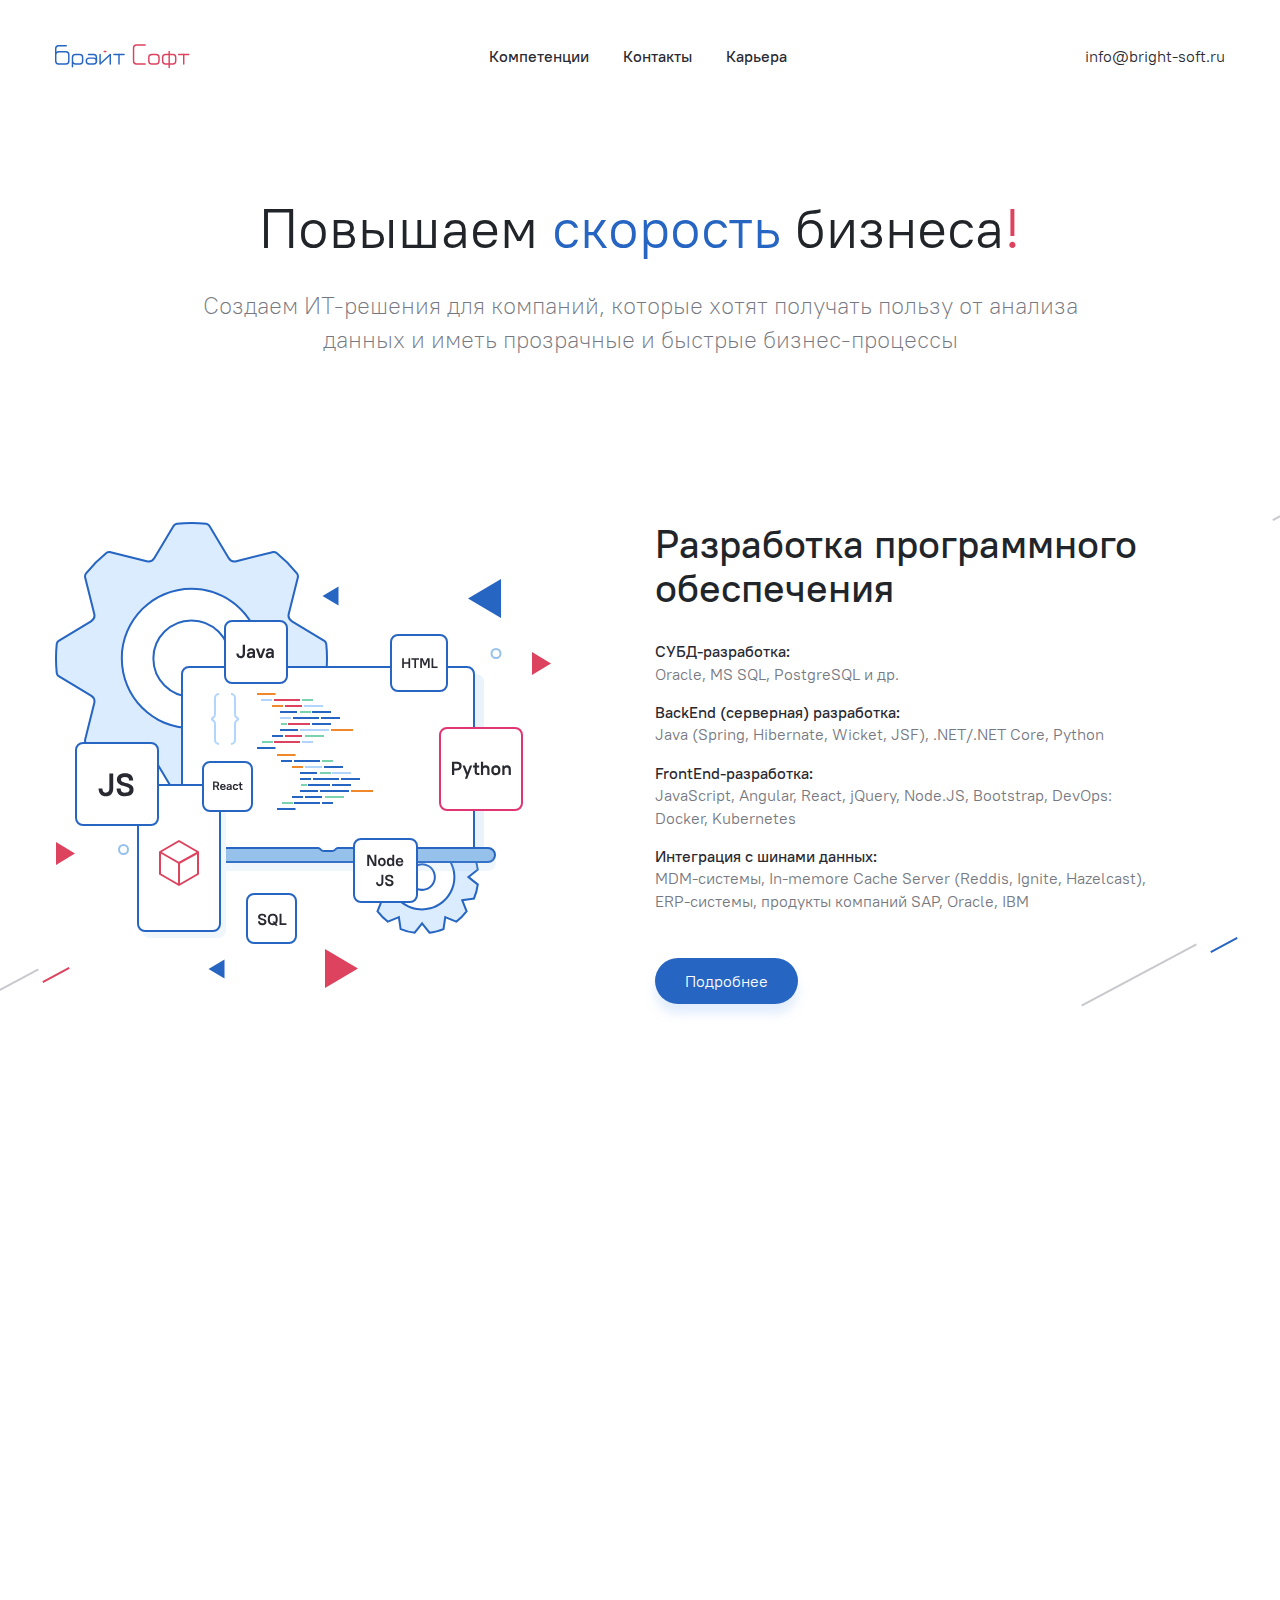
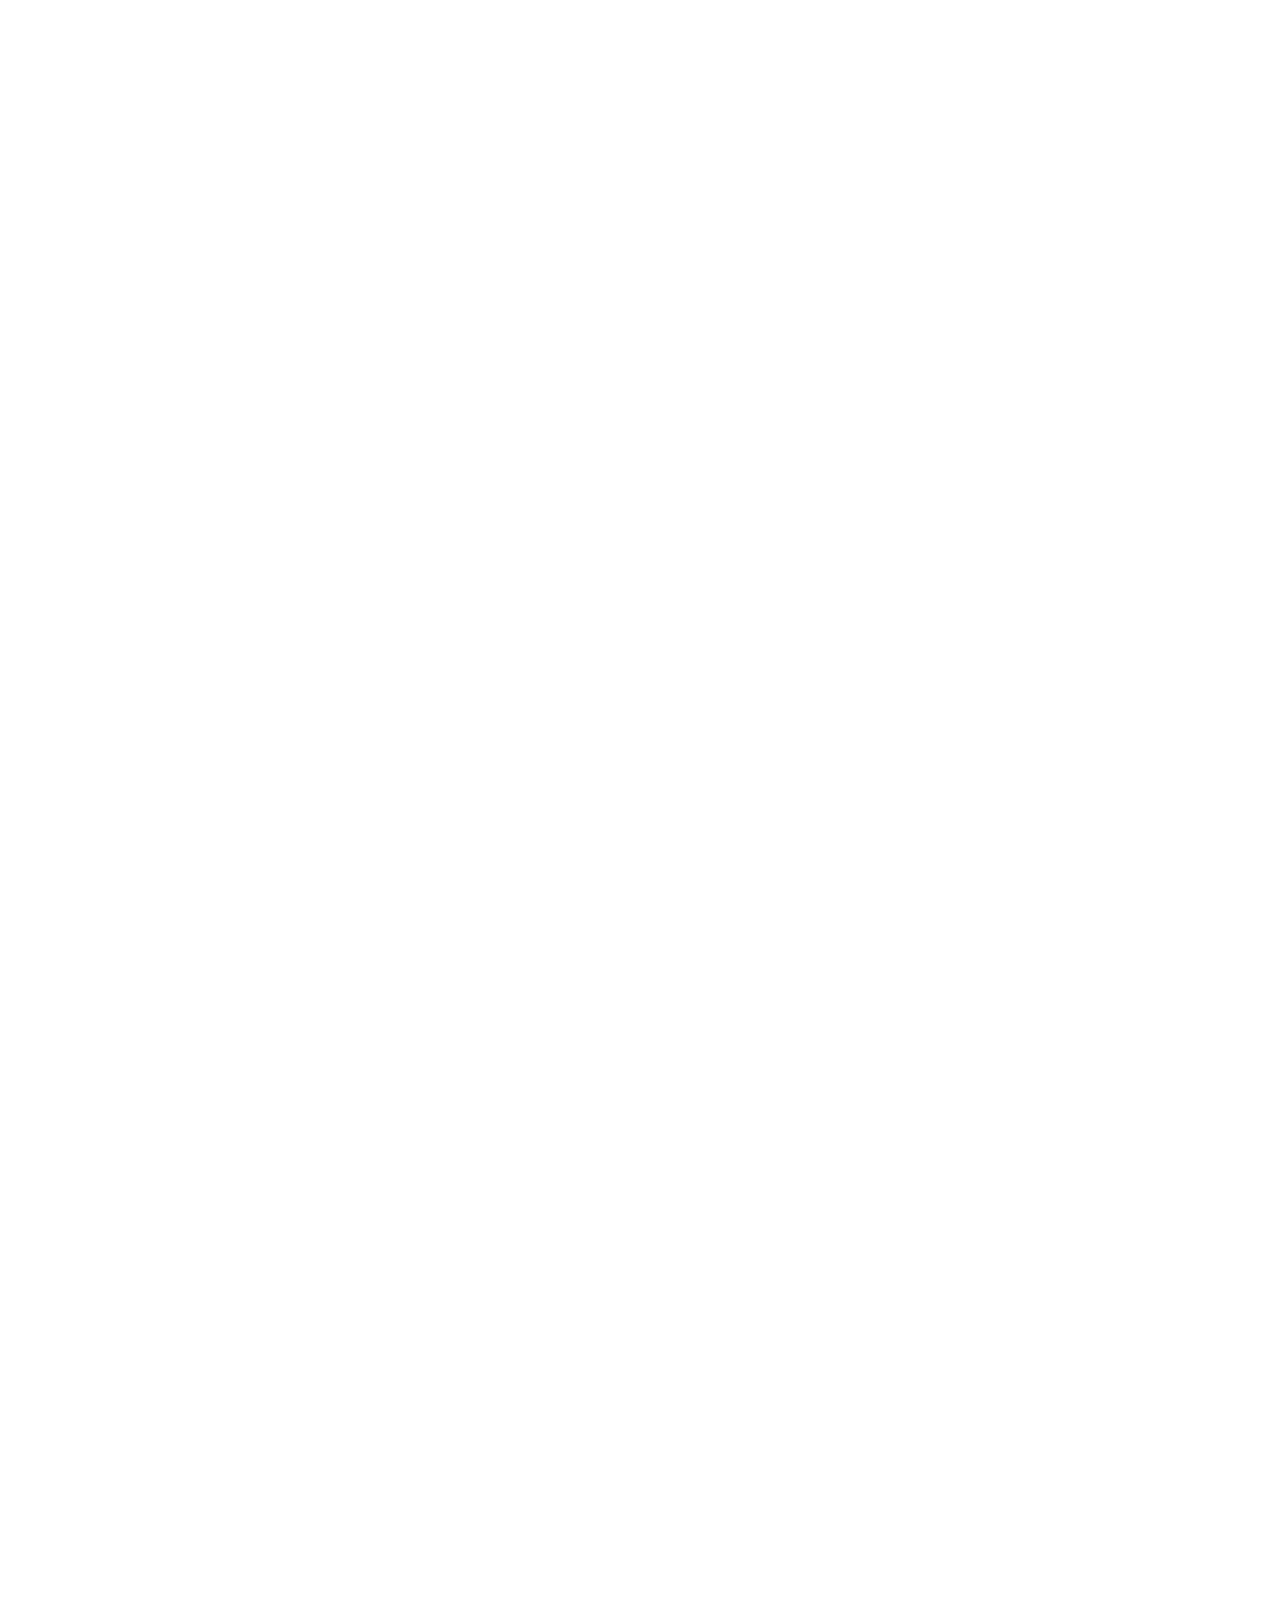
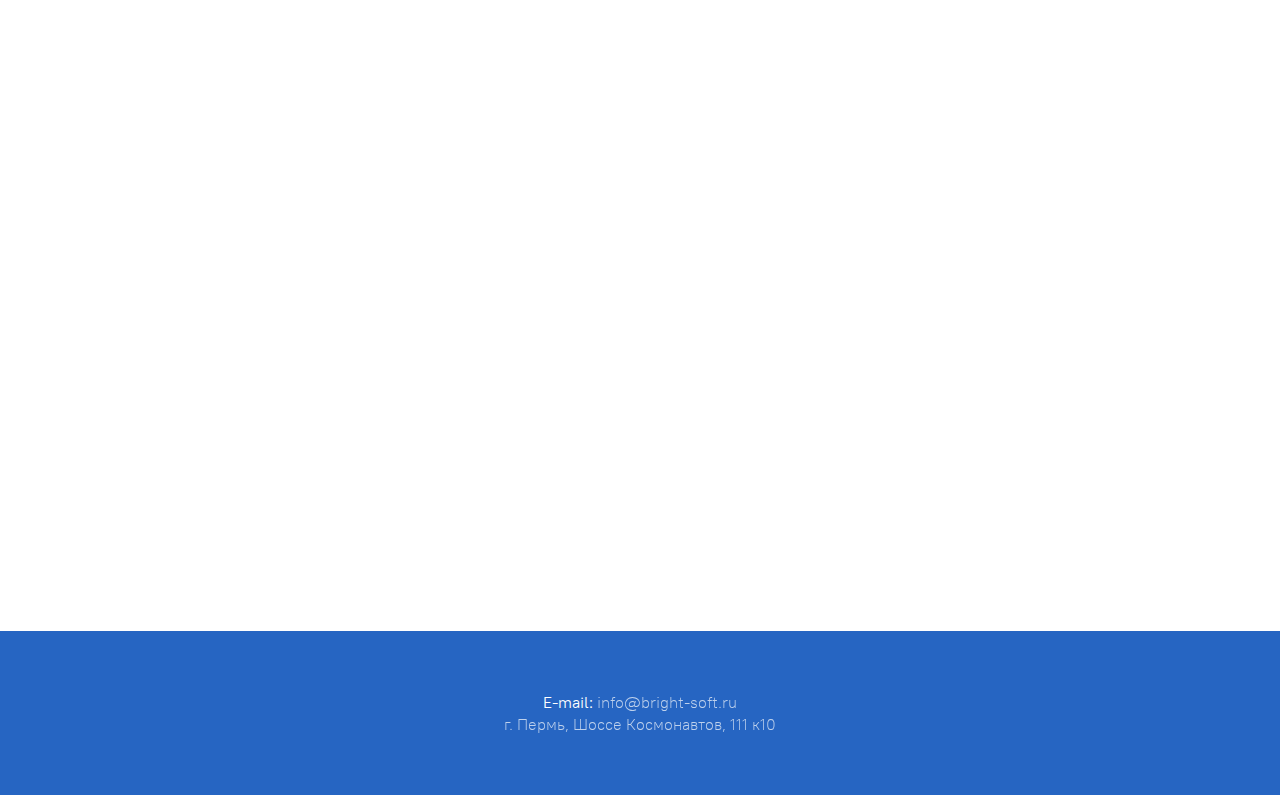
==== index.html @ 5195cb02 "234" ====
<!DOCTYPE html>
<html lang="ru">
  <head>
    <meta charset="utf-8"/>
    <base href="/"/>
    <title>Брайт Софт</title>
    <meta name="description" content="Описание"/>
    <meta name="keywords" content="Ключевые слова"/>
    <meta http-equiv="X-UA-Compatible" content="IE=edge"/>
    <meta name="viewport" content="width=device-width, initial-scale=1, maximum-scale=1"/>
    <link rel="apple-touch-icon" sizes="180x180" href="img/favicon/apple-touch-icon.png"/>
    <link rel="icon" type="image/png" sizes="32x32" href="img/favicon/favicon-32x32.png"/>
    <link rel="icon" type="image/png" sizes="16x16" href="img/favicon/favicon-16x16.png"/>
    <link rel="manifest" href="img/favicon/site.webmanifest"/>
    <link rel="mask-icon" href="img/favicon/safari-pinned-tab.svg" color="#5bbad5"/>
    <meta name="msapplication-TileColor" content="#da532c"/>
    <meta name="theme-color" content="#ffffff"/>
    <link rel="stylesheet" href="css/main3.min.css?v=1"/>
  </head>
  <body>
    <main class="b-main">
      <div class="wow fadeIn bgAnimated" data-wow-delay="0.8s">
        <div class="container bgAnimated__wrap">
          <div class="bgAnimated__line bgAnimated__line1 bgAnimated__line11"></div>
          <div class="bgAnimated__line bgAnimated__line1 bgAnimated__line12"></div>
          <div class="bgAnimated__line bgAnimated__line2 bgAnimated__line21"></div>
          <div class="bgAnimated__line bgAnimated__line2 bgAnimated__line22"></div>
          <div class="bgAnimated__line bgAnimated__line3 bgAnimated__line31"></div>
          <div class="bgAnimated__line bgAnimated__line3 bgAnimated__line32"></div>
        </div>
      </div>
      <header class="b-header wow fadeInDown">
        <div class="container">
          <div class="row">
            <div class="col-12">
              <div class="b-header__wrapper"><a class="b-header__logo" href="/"><img src="img/logo.svg" alt="Брайт Софт"></a>
                <nav class="b-header__menu">
                  <ul class="b-header__menu-ul">
                    <li class="b-header__menu-li" ontouchstart=""><a class="b-header__menu-link" href="razrabotka-programmnogo-obespecheniya">Компетенции</a></li>
                    <li class="b-header__menu-li"><a class="b-header__menu-link" href="#contact">Контакты</a></li>
                    <li class="b-header__menu-li" ontouchstart=""><a class="b-header__menu-link" href="about_company" target="_blank">Карьера</a></li>
                  </ul>
                </nav><a class="b-header__email" href="mailto: info@bright-soft.ru">info@bright-soft.ru</a>
              </div>
            </div>
          </div>
        </div>
      </header>
      <section class="b-home">
        <div class="container">
          <div class="row">
            <div class="col-12">
              <div class="b-home__wrapper">
                <h1 class="b-home__title wow zoomIn" data-wow-delay="0.4s">Повышаем <span class="b-home__title-blue">скорость</span> бизнеса<span class="b-home__title-red">!</span></h1>
                <p class="b-home__text wow zoomIn" data-wow-delay="0.8s">Создаем ИТ-решения для компаний, которые хотят получать пользу от анализа данных и иметь прозрачные и быстрые бизнес-процессы</p>
              </div>
            </div>
          </div>
        </div>
      </section>
      <section class="b-article wow fadeInUp">
        <div class="container">
          <div class="row">
            <div class="col-12 col-lg-6 b-article__image"><img class="b-article__image-img" src="img/article/article1.svg" alt="Разработка программного обеспечения"/></div>
            <div class="col-12 col-lg-6 b-article__info">
              <h2 class="b-article__title">Разработка программного обеспечения</h2>
              <div class="b-article__text"><p><b>СУБД-разработка:</b><br>Oracle, MS SQL, PostgreSQL и др.</p><p> <b>BackEnd (серверная) разработка:</b><br>Java (Spring, Hibernate, Wicket, JSF), .NET/.NET Core, Python</p><p> <b>FrontEnd-разработка:</b><br>JavaScript, Angular, React, jQuery, Node.JS, Bootstrap, DevOps: Docker, Kubernetes</p><p> <b>Интеграция с шинами данных:</b><br>MDM-системы, In-memore Cache Server (Reddis, Ignite, Hazelcast), ERP-системы, продукты компаний SAP, Oracle, IBM</p></div><a class="b-article__more btn btn-blue" href="razrabotka-programmnogo-obespecheniya">Подробнее</a>
            </div>
          </div>
        </div>
      </section>
      <section class="b-article wow fadeInUp">
        <div class="container">
          <div class="row">
            <div class="col-12 col-lg-6 b-article__image"><img class="b-article__image-img" src="img/article/article2.svg" alt="Проектирование информационных систем"/></div>
            <div class="col-12 col-lg-6 b-article__info">
              <h2 class="b-article__title">Проектирование информационных систем</h2>
              <div class="b-article__text"><p><b>Полный цикл работ по проектированию систем,</b> <br> в том числе проведение обследование бизнес-процессов Заказчика, формирование заключения по результатам обследования.</p><p><b>Разработка методологических и технологических проектных решений на информационные системы:</b> схемы/описание бизнес-процессов, альбом форм, методики расчета показателей, архитектура системы, структура хранилища данных (нормативно-справочная информация и показатели системы), решения по интеграции, дизайн системы, регламент эксплуатации системы.</p></div>
            </div>
          </div>
        </div>
      </section>
      <section class="b-article wow fadeInUp">
        <div class="container">
          <div class="row">
            <div class="col-12 col-lg-6 b-article__image"><img class="b-article__image-img" src="img/article/article3.svg" alt="Проектное Управление"/></div>
            <div class="col-12 col-lg-6 b-article__info">
              <h2 class="b-article__title">Проектное Управление</h2>
              <div class="b-article__text"><p><b>Организация проектной работы всех участников проекта, </b><br>в том числе формирование проектного офиса, формирование проектных групп из специалистов Заказчика и Исполнителя</p><p><b>Организация документооборота по проекту:</b><br>протоколы, совещания, поручения.</p><p><b>Организация выполнения основных этапов создания систем:</b><br><b>разработка требований на систему:</b><br>функциональные требования, техническое задание</p><p><b>Проектирование систем, разработка систем, подготовка систем к опытной эксплуатации:</b><br>разработка инструкций, предварительные испытания, обучение пользователей</p><p><b>Опытная эксплуатация системы, приемочные испытания и ввод системы в действие.</b></p></div>
            </div>
          </div>
        </div>
      </section>
      <section class="b-privilege">
        <div class="container">
          <div class="row">
            <div class="col-12">
              <h2 class="b-privilege__title wow zoomIn">Разработка решений для анализа данных</h2>
              <p class="b-privilege__text wow zoomIn" data-wow-delay="0.4s">«Брайт Софт» – это эксперты с масштабным опытом в области создания ПО для бизнес-аналитики, применение современных технологий обработки данных, актуальных языков программирования и результативных методик создания продуктов </p>
            </div>
            <div class="col-12 col-md-6 col-lg-3">
              <div class="b-privilege__item"><img class="b-privilege__item-img wow zoomIn" src="img/privilege/privilege1.svg" alt="Опыт более &lt;br&gt; 10 лет" data-wow-delay="0s"/>
                <div class="b-privilege__item-title wow fadeInUp" data-wow-delay="0.1s">Опыт более <br> 10 лет</div>
                <div class="b-privilege__item-text wow fadeInUp" data-wow-delay="0.1s">Опыт нашей команды на рынке информационных технологий составляет более 10 лет</div>
              </div>
            </div>
            <div class="col-12 col-md-6 col-lg-3">
              <div class="b-privilege__item"><img class="b-privilege__item-img wow zoomIn" src="img/privilege/privilege2.svg" alt="Работа с крупнейшими корпорациями" data-wow-delay="0.4s"/>
                <div class="b-privilege__item-title wow fadeInUp" data-wow-delay="0.5s">Работа с крупнейшими корпорациями</div>
                <div class="b-privilege__item-text wow fadeInUp" data-wow-delay="0.5s">Среди них – холдинги «Транснефть», «Сибур», «Газпром», «Газпромнефть», «Росатом»</div>
              </div>
            </div>
            <div class="col-12 col-md-6 col-lg-3">
              <div class="b-privilege__item"><img class="b-privilege__item-img wow zoomIn" src="img/privilege/privilege3.svg" alt="Современный цифровые решения" data-wow-delay="0.8s"/>
                <div class="b-privilege__item-title wow fadeInUp" data-wow-delay="0.9s">Современный цифровые решения</div>
                <div class="b-privilege__item-text wow fadeInUp" data-wow-delay="0.9s">Мы используем только самые инновационные решения доступные на рынке ИТ и постоянно следим за новыми технологиями</div>
              </div>
            </div>
            <div class="col-12 col-md-6 col-lg-3">
              <div class="b-privilege__item"><img class="b-privilege__item-img wow zoomIn" src="img/privilege/privilege4.svg" alt="Скорость и качество" data-wow-delay="1.2000000000000002s"/>
                <div class="b-privilege__item-title wow fadeInUp" data-wow-delay="1.3000000000000003s">Скорость и качество</div>
                <div class="b-privilege__item-text wow fadeInUp" data-wow-delay="1.3000000000000003s">Опыт и знания нашей команды позволяют делать качественный продукт в самые короткие сроки</div>
              </div>
            </div>
          </div>
        </div>
      </section>
      <section class="b-privilege-dop">
        <div class="container">
          <div class="row">
            <div class="col-12">
              <h2 class="b-privilege-dop__title wow zoomIn">Разработка решений для работы с геоданными</h2>
              <ul class="b-privilege-dop__ul wow zoomIn">
                <li class="b-privilege-dop__li">Определение местоположения устройств в режиме реального времени</li>
                <li class="b-privilege-dop__li">Создание и редактирование зон мониторинга местоположения устройства</li>
                <li class="b-privilege-dop__li">Гибкая настройка алертов при покидании устройством зоны мониторинга</li>
                <li class="b-privilege-dop__li">Настройка событий при срабатывании алертов</li>
                <li class="b-privilege-dop__li">Использование алгоритмов машинного обучения для повышения качества обработки геоданных</li>
              </ul>
            </div>
            <div class="col-12">
              <h2 class="b-privilege-dop__title wow zoomIn">Автоматизация функций обработки писем в системах электронного документооборота (ЭДО):</h2>
              <ul class="b-privilege-dop__ul wow zoomIn">
                <li class="b-privilege-dop__li">Задание правил обработки входящих писем</li>
                <li class="b-privilege-dop__li">Автоматическое создание резолюций и сроков исполнения по заданным правилам</li>
                <li class="b-privilege-dop__li">Формирование ответов по шаблону</li>
                <li class="b-privilege-dop__li">Передача сформированного ответа в систему ЭДО</li>
                <li class="b-privilege-dop__li">Формирование сообщений о необработанных письмах или обработанных с ошибкой</li>
                <li class="b-privilege-dop__li">Формирование статистических отчетов (общее количество полученных писем, количество обработанных писем по заданным правилам, необработанные письма или обработанные с ошибкой и т.д.)</li>
              </ul>
            </div>
          </div>
        </div>
      </section>
      <footer class="b-footer" id="contact">
        <div class="container">
          <div class="row">
            <div class="col-12">
              <div class="b-footer__contacts">E-mail: <a class="b-footer__email" href="mailto: info@bright-soft.ru">info@bright-soft.ru</a><br><a class="b-footer__address" href="https://yandex.ru/maps/-/CGCdvRyk" target="_blank">г. Пермь, Шоссе Космонавтов, 111 к10</a></div>
            </div>
          </div>
        </div>
      </footer>
      <script src="js/scripts.min.js"></script>
    </main>
  </body>
</html>
---- css/main3.min.css ----
@charset "UTF-8";@-webkit-keyframes bounce{0%,20%,53%,80%,to{-webkit-animation-timing-function:cubic-bezier(.215,.61,.355,1);animation-timing-function:cubic-bezier(.215,.61,.355,1);-webkit-transform:translateZ(0);transform:translateZ(0)}40%,43%{-webkit-animation-timing-function:cubic-bezier(.755,.05,.855,.06);animation-timing-function:cubic-bezier(.755,.05,.855,.06);-webkit-transform:translate3d(0,-30px,0);transform:translate3d(0,-30px,0)}70%{-webkit-animation-timing-function:cubic-bezier(.755,.05,.855,.06);animation-timing-function:cubic-bezier(.755,.05,.855,.06);-webkit-transform:translate3d(0,-15px,0);transform:translate3d(0,-15px,0)}90%{-webkit-transform:translate3d(0,-4px,0);transform:translate3d(0,-4px,0)}}@keyframes bounce{0%,20%,53%,80%,to{-webkit-animation-timing-function:cubic-bezier(.215,.61,.355,1);animation-timing-function:cubic-bezier(.215,.61,.355,1);-webkit-transform:translateZ(0);transform:translateZ(0)}40%,43%{-webkit-animation-timing-function:cubic-bezier(.755,.05,.855,.06);animation-timing-function:cubic-bezier(.755,.05,.855,.06);-webkit-transform:translate3d(0,-30px,0);transform:translate3d(0,-30px,0)}70%{-webkit-animation-timing-function:cubic-bezier(.755,.05,.855,.06);animation-timing-function:cubic-bezier(.755,.05,.855,.06);-webkit-transform:translate3d(0,-15px,0);transform:translate3d(0,-15px,0)}90%{-webkit-transform:translate3d(0,-4px,0);transform:translate3d(0,-4px,0)}}.bounce{-webkit-animation-name:bounce;animation-name:bounce;-webkit-transform-origin:center bottom;transform-origin:center bottom}@-webkit-keyframes flash{0%,50%,to{opacity:1}25%,75%{opacity:0}}@keyframes flash{0%,50%,to{opacity:1}25%,75%{opacity:0}}.flash{-webkit-animation-name:flash;animation-name:flash}@-webkit-keyframes pulse{0%{-webkit-transform:scaleX(1);transform:scaleX(1)}50%{-webkit-transform:scale3d(1.05,1.05,1.05);transform:scale3d(1.05,1.05,1.05)}to{-webkit-transform:scaleX(1);transform:scaleX(1)}}@keyframes pulse{0%{-webkit-transform:scaleX(1);transform:scaleX(1)}50%{-webkit-transform:scale3d(1.05,1.05,1.05);transform:scale3d(1.05,1.05,1.05)}to{-webkit-transform:scaleX(1);transform:scaleX(1)}}.pulse{-webkit-animation-name:pulse;animation-name:pulse}@-webkit-keyframes rubberBand{0%{-webkit-transform:scaleX(1);transform:scaleX(1)}30%{-webkit-transform:scale3d(1.25,.75,1);transform:scale3d(1.25,.75,1)}40%{-webkit-transform:scale3d(.75,1.25,1);transform:scale3d(.75,1.25,1)}50%{-webkit-transform:scale3d(1.15,.85,1);transform:scale3d(1.15,.85,1)}65%{-webkit-transform:scale3d(.95,1.05,1);transform:scale3d(.95,1.05,1)}75%{-webkit-transform:scale3d(1.05,.95,1);transform:scale3d(1.05,.95,1)}to{-webkit-transform:scaleX(1);transform:scaleX(1)}}@keyframes rubberBand{0%{-webkit-transform:scaleX(1);transform:scaleX(1)}30%{-webkit-transform:scale3d(1.25,.75,1);transform:scale3d(1.25,.75,1)}40%{-webkit-transform:scale3d(.75,1.25,1);transform:scale3d(.75,1.25,1)}50%{-webkit-transform:scale3d(1.15,.85,1);transform:scale3d(1.15,.85,1)}65%{-webkit-transform:scale3d(.95,1.05,1);transform:scale3d(.95,1.05,1)}75%{-webkit-transform:scale3d(1.05,.95,1);transform:scale3d(1.05,.95,1)}to{-webkit-transform:scaleX(1);transform:scaleX(1)}}.rubberBand{-webkit-animation-name:rubberBand;animation-name:rubberBand}@-webkit-keyframes shake{0%,to{-webkit-transform:translateZ(0);transform:translateZ(0)}10%,30%,50%,70%,90%{-webkit-transform:translate3d(-10px,0,0);transform:translate3d(-10px,0,0)}20%,40%,60%,80%{-webkit-transform:translate3d(10px,0,0);transform:translate3d(10px,0,0)}}@keyframes shake{0%,to{-webkit-transform:translateZ(0);transform:translateZ(0)}10%,30%,50%,70%,90%{-webkit-transform:translate3d(-10px,0,0);transform:translate3d(-10px,0,0)}20%,40%,60%,80%{-webkit-transform:translate3d(10px,0,0);transform:translate3d(10px,0,0)}}.shake{-webkit-animation-name:shake;animation-name:shake}@-webkit-keyframes headShake{0%{-webkit-transform:translateX(0);transform:translateX(0)}6.5%{-webkit-transform:translateX(-6px) rotateY(-9deg);transform:translateX(-6px) rotateY(-9deg)}18.5%{-webkit-transform:translateX(5px) rotateY(7deg);transform:translateX(5px) rotateY(7deg)}31.5%{-webkit-transform:translateX(-3px) rotateY(-5deg);transform:translateX(-3px) rotateY(-5deg)}43.5%{-webkit-transform:translateX(2px) rotateY(3deg);transform:translateX(2px) rotateY(3deg)}50%{-webkit-transform:translateX(0);transform:translateX(0)}}@keyframes headShake{0%{-webkit-transform:translateX(0);transform:translateX(0)}6.5%{-webkit-transform:translateX(-6px) rotateY(-9deg);transform:translateX(-6px) rotateY(-9deg)}18.5%{-webkit-transform:translateX(5px) rotateY(7deg);transform:translateX(5px) rotateY(7deg)}31.5%{-webkit-transform:translateX(-3px) rotateY(-5deg);transform:translateX(-3px) rotateY(-5deg)}43.5%{-webkit-transform:translateX(2px) rotateY(3deg);transform:translateX(2px) rotateY(3deg)}50%{-webkit-transform:translateX(0);transform:translateX(0)}}.headShake{-webkit-animation-timing-function:ease-in-out;animation-timing-function:ease-in-out;-webkit-animation-name:headShake;animation-name:headShake}@-webkit-keyframes swing{20%{-webkit-transform:rotate(15deg);transform:rotate(15deg)}40%{-webkit-transform:rotate(-10deg);transform:rotate(-10deg)}60%{-webkit-transform:rotate(5deg);transform:rotate(5deg)}80%{-webkit-transform:rotate(-5deg);transform:rotate(-5deg)}to{-webkit-transform:rotate(0);transform:rotate(0)}}@keyframes swing{20%{-webkit-transform:rotate(15deg);transform:rotate(15deg)}40%{-webkit-transform:rotate(-10deg);transform:rotate(-10deg)}60%{-webkit-transform:rotate(5deg);transform:rotate(5deg)}80%{-webkit-transform:rotate(-5deg);transform:rotate(-5deg)}to{-webkit-transform:rotate(0);transform:rotate(0)}}.swing{-webkit-transform-origin:top center;transform-origin:top center;-webkit-animation-name:swing;animation-name:swing}@-webkit-keyframes tada{0%{-webkit-transform:scaleX(1);transform:scaleX(1)}10%,20%{-webkit-transform:scale3d(.9,.9,.9) rotate(-3deg);transform:scale3d(.9,.9,.9) rotate(-3deg)}30%,50%,70%,90%{-webkit-transform:scale3d(1.1,1.1,1.1) rotate(3deg);transform:scale3d(1.1,1.1,1.1) rotate(3deg)}40%,60%,80%{-webkit-transform:scale3d(1.1,1.1,1.1) rotate(-3deg);transform:scale3d(1.1,1.1,1.1) rotate(-3deg)}to{-webkit-transform:scaleX(1);transform:scaleX(1)}}@keyframes tada{0%{-webkit-transform:scaleX(1);transform:scaleX(1)}10%,20%{-webkit-transform:scale3d(.9,.9,.9) rotate(-3deg);transform:scale3d(.9,.9,.9) rotate(-3deg)}30%,50%,70%,90%{-webkit-transform:scale3d(1.1,1.1,1.1) rotate(3deg);transform:scale3d(1.1,1.1,1.1) rotate(3deg)}40%,60%,80%{-webkit-transform:scale3d(1.1,1.1,1.1) rotate(-3deg);transform:scale3d(1.1,1.1,1.1) rotate(-3deg)}to{-webkit-transform:scaleX(1);transform:scaleX(1)}}.tada{-webkit-animation-name:tada;animation-name:tada}@-webkit-keyframes wobble{0%{-webkit-transform:translateZ(0);transform:translateZ(0)}15%{-webkit-transform:translate3d(-25%,0,0) rotate(-5deg);transform:translate3d(-25%,0,0) rotate(-5deg)}30%{-webkit-transform:translate3d(20%,0,0) rotate(3deg);transform:translate3d(20%,0,0) rotate(3deg)}45%{-webkit-transform:translate3d(-15%,0,0) rotate(-3deg);transform:translate3d(-15%,0,0) rotate(-3deg)}60%{-webkit-transform:translate3d(10%,0,0) rotate(2deg);transform:translate3d(10%,0,0) rotate(2deg)}75%{-webkit-transform:translate3d(-5%,0,0) rotate(-1deg);transform:translate3d(-5%,0,0) rotate(-1deg)}to{-webkit-transform:translateZ(0);transform:translateZ(0)}}@keyframes wobble{0%{-webkit-transform:translateZ(0);transform:translateZ(0)}15%{-webkit-transform:translate3d(-25%,0,0) rotate(-5deg);transform:translate3d(-25%,0,0) rotate(-5deg)}30%{-webkit-transform:translate3d(20%,0,0) rotate(3deg);transform:translate3d(20%,0,0) rotate(3deg)}45%{-webkit-transform:translate3d(-15%,0,0) rotate(-3deg);transform:translate3d(-15%,0,0) rotate(-3deg)}60%{-webkit-transform:translate3d(10%,0,0) rotate(2deg);transform:translate3d(10%,0,0) rotate(2deg)}75%{-webkit-transform:translate3d(-5%,0,0) rotate(-1deg);transform:translate3d(-5%,0,0) rotate(-1deg)}to{-webkit-transform:translateZ(0);transform:translateZ(0)}}.wobble{-webkit-animation-name:wobble;animation-name:wobble}@-webkit-keyframes jello{0%,11.1%,to{-webkit-transform:translateZ(0);transform:translateZ(0)}22.2%{-webkit-transform:skewX(-12.5deg) skewY(-12.5deg);transform:skewX(-12.5deg) skewY(-12.5deg)}33.3%{-webkit-transform:skewX(6.25deg) skewY(6.25deg);transform:skewX(6.25deg) skewY(6.25deg)}44.4%{-webkit-transform:skewX(-3.125deg) skewY(-3.125deg);transform:skewX(-3.125deg) skewY(-3.125deg)}55.5%{-webkit-transform:skewX(1.5625deg) skewY(1.5625deg);transform:skewX(1.5625deg) skewY(1.5625deg)}66.6%{-webkit-transform:skewX(-.78125deg) skewY(-.78125deg);transform:skewX(-.78125deg) skewY(-.78125deg)}77.7%{-webkit-transform:skewX(.390625deg) skewY(.390625deg);transform:skewX(.390625deg) skewY(.390625deg)}88.8%{-webkit-transform:skewX(-.1953125deg) skewY(-.1953125deg);transform:skewX(-.1953125deg) skewY(-.1953125deg)}}@keyframes jello{0%,11.1%,to{-webkit-transform:translateZ(0);transform:translateZ(0)}22.2%{-webkit-transform:skewX(-12.5deg) skewY(-12.5deg);transform:skewX(-12.5deg) skewY(-12.5deg)}33.3%{-webkit-transform:skewX(6.25deg) skewY(6.25deg);transform:skewX(6.25deg) skewY(6.25deg)}44.4%{-webkit-transform:skewX(-3.125deg) skewY(-3.125deg);transform:skewX(-3.125deg) skewY(-3.125deg)}55.5%{-webkit-transform:skewX(1.5625deg) skewY(1.5625deg);transform:skewX(1.5625deg) skewY(1.5625deg)}66.6%{-webkit-transform:skewX(-.78125deg) skewY(-.78125deg);transform:skewX(-.78125deg) skewY(-.78125deg)}77.7%{-webkit-transform:skewX(.390625deg) skewY(.390625deg);transform:skewX(.390625deg) skewY(.390625deg)}88.8%{-webkit-transform:skewX(-.1953125deg) skewY(-.1953125deg);transform:skewX(-.1953125deg) skewY(-.1953125deg)}}.jello{-webkit-animation-name:jello;animation-name:jello;-webkit-transform-origin:center;transform-origin:center}@-webkit-keyframes heartBeat{0%{-webkit-transform:scale(1);transform:scale(1)}14%{-webkit-transform:scale(1.3);transform:scale(1.3)}28%{-webkit-transform:scale(1);transform:scale(1)}42%{-webkit-transform:scale(1.3);transform:scale(1.3)}70%{-webkit-transform:scale(1);transform:scale(1)}}@keyframes heartBeat{0%{-webkit-transform:scale(1);transform:scale(1)}14%{-webkit-transform:scale(1.3);transform:scale(1.3)}28%{-webkit-transform:scale(1);transform:scale(1)}42%{-webkit-transform:scale(1.3);transform:scale(1.3)}70%{-webkit-transform:scale(1);transform:scale(1)}}.heartBeat{-webkit-animation-name:heartBeat;animation-name:heartBeat;-webkit-animation-duration:1.3s;animation-duration:1.3s;-webkit-animation-timing-function:ease-in-out;animation-timing-function:ease-in-out}@-webkit-keyframes bounceIn{0%,20%,40%,60%,80%,to{-webkit-animation-timing-function:cubic-bezier(.215,.61,.355,1);animation-timing-function:cubic-bezier(.215,.61,.355,1)}0%{opacity:0;-webkit-transform:scale3d(.3,.3,.3);transform:scale3d(.3,.3,.3)}20%{-webkit-transform:scale3d(1.1,1.1,1.1);transform:scale3d(1.1,1.1,1.1)}40%{-webkit-transform:scale3d(.9,.9,.9);transform:scale3d(.9,.9,.9)}60%{opacity:1;-webkit-transform:scale3d(1.03,1.03,1.03);transform:scale3d(1.03,1.03,1.03)}80%{-webkit-transform:scale3d(.97,.97,.97);transform:scale3d(.97,.97,.97)}to{opacity:1;-webkit-transform:scaleX(1);transform:scaleX(1)}}@keyframes bounceIn{0%,20%,40%,60%,80%,to{-webkit-animation-timing-function:cubic-bezier(.215,.61,.355,1);animation-timing-function:cubic-bezier(.215,.61,.355,1)}0%{opacity:0;-webkit-transform:scale3d(.3,.3,.3);transform:scale3d(.3,.3,.3)}20%{-webkit-transform:scale3d(1.1,1.1,1.1);transform:scale3d(1.1,1.1,1.1)}40%{-webkit-transform:scale3d(.9,.9,.9);transform:scale3d(.9,.9,.9)}60%{opacity:1;-webkit-transform:scale3d(1.03,1.03,1.03);transform:scale3d(1.03,1.03,1.03)}80%{-webkit-transform:scale3d(.97,.97,.97);transform:scale3d(.97,.97,.97)}to{opacity:1;-webkit-transform:scaleX(1);transform:scaleX(1)}}.bounceIn{-webkit-animation-duration:.75s;animation-duration:.75s;-webkit-animation-name:bounceIn;animation-name:bounceIn}@-webkit-keyframes bounceInDown{0%,60%,75%,90%,to{-webkit-animation-timing-function:cubic-bezier(.215,.61,.355,1);animation-timing-function:cubic-bezier(.215,.61,.355,1)}0%{opacity:0;-webkit-transform:translate3d(0,-3000px,0);transform:translate3d(0,-3000px,0)}60%{opacity:1;-webkit-transform:translate3d(0,25px,0);transform:translate3d(0,25px,0)}75%{-webkit-transform:translate3d(0,-10px,0);transform:translate3d(0,-10px,0)}90%{-webkit-transform:translate3d(0,5px,0);transform:translate3d(0,5px,0)}to{-webkit-transform:translateZ(0);transform:translateZ(0)}}@keyframes bounceInDown{0%,60%,75%,90%,to{-webkit-animation-timing-function:cubic-bezier(.215,.61,.355,1);animation-timing-function:cubic-bezier(.215,.61,.355,1)}0%{opacity:0;-webkit-transform:translate3d(0,-3000px,0);transform:translate3d(0,-3000px,0)}60%{opacity:1;-webkit-transform:translate3d(0,25px,0);transform:translate3d(0,25px,0)}75%{-webkit-transform:translate3d(0,-10px,0);transform:translate3d(0,-10px,0)}90%{-webkit-transform:translate3d(0,5px,0);transform:translate3d(0,5px,0)}to{-webkit-transform:translateZ(0);transform:translateZ(0)}}.bounceInDown{-webkit-animation-name:bounceInDown;animation-name:bounceInDown}@-webkit-keyframes bounceInLeft{0%,60%,75%,90%,to{-webkit-animation-timing-function:cubic-bezier(.215,.61,.355,1);animation-timing-function:cubic-bezier(.215,.61,.355,1)}0%{opacity:0;-webkit-transform:translate3d(-3000px,0,0);transform:translate3d(-3000px,0,0)}60%{opacity:1;-webkit-transform:translate3d(25px,0,0);transform:translate3d(25px,0,0)}75%{-webkit-transform:translate3d(-10px,0,0);transform:translate3d(-10px,0,0)}90%{-webkit-transform:translate3d(5px,0,0);transform:translate3d(5px,0,0)}to{-webkit-transform:translateZ(0);transform:translateZ(0)}}@keyframes bounceInLeft{0%,60%,75%,90%,to{-webkit-animation-timing-function:cubic-bezier(.215,.61,.355,1);animation-timing-function:cubic-bezier(.215,.61,.355,1)}0%{opacity:0;-webkit-transform:translate3d(-3000px,0,0);transform:translate3d(-3000px,0,0)}60%{opacity:1;-webkit-transform:translate3d(25px,0,0);transform:translate3d(25px,0,0)}75%{-webkit-transform:translate3d(-10px,0,0);transform:translate3d(-10px,0,0)}90%{-webkit-transform:translate3d(5px,0,0);transform:translate3d(5px,0,0)}to{-webkit-transform:translateZ(0);transform:translateZ(0)}}.bounceInLeft{-webkit-animation-name:bounceInLeft;animation-name:bounceInLeft}@-webkit-keyframes bounceInRight{0%,60%,75%,90%,to{-webkit-animation-timing-function:cubic-bezier(.215,.61,.355,1);animation-timing-function:cubic-bezier(.215,.61,.355,1)}0%{opacity:0;-webkit-transform:translate3d(3000px,0,0);transform:translate3d(3000px,0,0)}60%{opacity:1;-webkit-transform:translate3d(-25px,0,0);transform:translate3d(-25px,0,0)}75%{-webkit-transform:translate3d(10px,0,0);transform:translate3d(10px,0,0)}90%{-webkit-transform:translate3d(-5px,0,0);transform:translate3d(-5px,0,0)}to{-webkit-transform:translateZ(0);transform:translateZ(0)}}@keyframes bounceInRight{0%,60%,75%,90%,to{-webkit-animation-timing-function:cubic-bezier(.215,.61,.355,1);animation-timing-function:cubic-bezier(.215,.61,.355,1)}0%{opacity:0;-webkit-transform:translate3d(3000px,0,0);transform:translate3d(3000px,0,0)}60%{opacity:1;-webkit-transform:translate3d(-25px,0,0);transform:translate3d(-25px,0,0)}75%{-webkit-transform:translate3d(10px,0,0);transform:translate3d(10px,0,0)}90%{-webkit-transform:translate3d(-5px,0,0);transform:translate3d(-5px,0,0)}to{-webkit-transform:translateZ(0);transform:translateZ(0)}}.bounceInRight{-webkit-animation-name:bounceInRight;animation-name:bounceInRight}@-webkit-keyframes bounceInUp{0%,60%,75%,90%,to{-webkit-animation-timing-function:cubic-bezier(.215,.61,.355,1);animation-timing-function:cubic-bezier(.215,.61,.355,1)}0%{opacity:0;-webkit-transform:translate3d(0,3000px,0);transform:translate3d(0,3000px,0)}60%{opacity:1;-webkit-transform:translate3d(0,-20px,0);transform:translate3d(0,-20px,0)}75%{-webkit-transform:translate3d(0,10px,0);transform:translate3d(0,10px,0)}90%{-webkit-transform:translate3d(0,-5px,0);transform:translate3d(0,-5px,0)}to{-webkit-transform:translateZ(0);transform:translateZ(0)}}@keyframes bounceInUp{0%,60%,75%,90%,to{-webkit-animation-timing-function:cubic-bezier(.215,.61,.355,1);animation-timing-function:cubic-bezier(.215,.61,.355,1)}0%{opacity:0;-webkit-transform:translate3d(0,3000px,0);transform:translate3d(0,3000px,0)}60%{opacity:1;-webkit-transform:translate3d(0,-20px,0);transform:translate3d(0,-20px,0)}75%{-webkit-transform:translate3d(0,10px,0);transform:translate3d(0,10px,0)}90%{-webkit-transform:translate3d(0,-5px,0);transform:translate3d(0,-5px,0)}to{-webkit-transform:translateZ(0);transform:translateZ(0)}}.bounceInUp{-webkit-animation-name:bounceInUp;animation-name:bounceInUp}@-webkit-keyframes bounceOut{20%{-webkit-transform:scale3d(.9,.9,.9);transform:scale3d(.9,.9,.9)}50%,55%{opacity:1;-webkit-transform:scale3d(1.1,1.1,1.1);transform:scale3d(1.1,1.1,1.1)}to{opacity:0;-webkit-transform:scale3d(.3,.3,.3);transform:scale3d(.3,.3,.3)}}@keyframes bounceOut{20%{-webkit-transform:scale3d(.9,.9,.9);transform:scale3d(.9,.9,.9)}50%,55%{opacity:1;-webkit-transform:scale3d(1.1,1.1,1.1);transform:scale3d(1.1,1.1,1.1)}to{opacity:0;-webkit-transform:scale3d(.3,.3,.3);transform:scale3d(.3,.3,.3)}}.bounceOut{-webkit-animation-duration:.75s;animation-duration:.75s;-webkit-animation-name:bounceOut;animation-name:bounceOut}@-webkit-keyframes bounceOutDown{20%{-webkit-transform:translate3d(0,10px,0);transform:translate3d(0,10px,0)}40%,45%{opacity:1;-webkit-transform:translate3d(0,-20px,0);transform:translate3d(0,-20px,0)}to{opacity:0;-webkit-transform:translate3d(0,2000px,0);transform:translate3d(0,2000px,0)}}@keyframes bounceOutDown{20%{-webkit-transform:translate3d(0,10px,0);transform:translate3d(0,10px,0)}40%,45%{opacity:1;-webkit-transform:translate3d(0,-20px,0);transform:translate3d(0,-20px,0)}to{opacity:0;-webkit-transform:translate3d(0,2000px,0);transform:translate3d(0,2000px,0)}}.bounceOutDown{-webkit-animation-name:bounceOutDown;animation-name:bounceOutDown}@-webkit-keyframes bounceOutLeft{20%{opacity:1;-webkit-transform:translate3d(20px,0,0);transform:translate3d(20px,0,0)}to{opacity:0;-webkit-transform:translate3d(-2000px,0,0);transform:translate3d(-2000px,0,0)}}@keyframes bounceOutLeft{20%{opacity:1;-webkit-transform:translate3d(20px,0,0);transform:translate3d(20px,0,0)}to{opacity:0;-webkit-transform:translate3d(-2000px,0,0);transform:translate3d(-2000px,0,0)}}.bounceOutLeft{-webkit-animation-name:bounceOutLeft;animation-name:bounceOutLeft}@-webkit-keyframes bounceOutRight{20%{opacity:1;-webkit-transform:translate3d(-20px,0,0);transform:translate3d(-20px,0,0)}to{opacity:0;-webkit-transform:translate3d(2000px,0,0);transform:translate3d(2000px,0,0)}}@keyframes bounceOutRight{20%{opacity:1;-webkit-transform:translate3d(-20px,0,0);transform:translate3d(-20px,0,0)}to{opacity:0;-webkit-transform:translate3d(2000px,0,0);transform:translate3d(2000px,0,0)}}.bounceOutRight{-webkit-animation-name:bounceOutRight;animation-name:bounceOutRight}@-webkit-keyframes bounceOutUp{20%{-webkit-transform:translate3d(0,-10px,0);transform:translate3d(0,-10px,0)}40%,45%{opacity:1;-webkit-transform:translate3d(0,20px,0);transform:translate3d(0,20px,0)}to{opacity:0;-webkit-transform:translate3d(0,-2000px,0);transform:translate3d(0,-2000px,0)}}@keyframes bounceOutUp{20%{-webkit-transform:translate3d(0,-10px,0);transform:translate3d(0,-10px,0)}40%,45%{opacity:1;-webkit-transform:translate3d(0,20px,0);transform:translate3d(0,20px,0)}to{opacity:0;-webkit-transform:translate3d(0,-2000px,0);transform:translate3d(0,-2000px,0)}}.bounceOutUp{-webkit-animation-name:bounceOutUp;animation-name:bounceOutUp}@-webkit-keyframes fadeIn{0%{opacity:0}to{opacity:1}}@keyframes fadeIn{0%{opacity:0}to{opacity:1}}.fadeIn{-webkit-animation-name:fadeIn;animation-name:fadeIn}@-webkit-keyframes fadeInDown{0%{opacity:0;-webkit-transform:translate3d(0,-100%,0);transform:translate3d(0,-100%,0)}to{opacity:1;-webkit-transform:translateZ(0);transform:translateZ(0)}}@keyframes fadeInDown{0%{opacity:0;-webkit-transform:translate3d(0,-100%,0);transform:translate3d(0,-100%,0)}to{opacity:1;-webkit-transform:translateZ(0);transform:translateZ(0)}}.fadeInDown{-webkit-animation-name:fadeInDown;animation-name:fadeInDown}@-webkit-keyframes fadeInDownBig{0%{opacity:0;-webkit-transform:translate3d(0,-2000px,0);transform:translate3d(0,-2000px,0)}to{opacity:1;-webkit-transform:translateZ(0);transform:translateZ(0)}}@keyframes fadeInDownBig{0%{opacity:0;-webkit-transform:translate3d(0,-2000px,0);transform:translate3d(0,-2000px,0)}to{opacity:1;-webkit-transform:translateZ(0);transform:translateZ(0)}}.fadeInDownBig{-webkit-animation-name:fadeInDownBig;animation-name:fadeInDownBig}@-webkit-keyframes fadeInLeft{0%{opacity:0;-webkit-transform:translate3d(-100%,0,0);transform:translate3d(-100%,0,0)}to{opacity:1;-webkit-transform:translateZ(0);transform:translateZ(0)}}@keyframes fadeInLeft{0%{opacity:0;-webkit-transform:translate3d(-100%,0,0);transform:translate3d(-100%,0,0)}to{opacity:1;-webkit-transform:translateZ(0);transform:translateZ(0)}}.fadeInLeft{-webkit-animation-name:fadeInLeft;animation-name:fadeInLeft}@-webkit-keyframes fadeInLeftBig{0%{opacity:0;-webkit-transform:translate3d(-2000px,0,0);transform:translate3d(-2000px,0,0)}to{opacity:1;-webkit-transform:translateZ(0);transform:translateZ(0)}}@keyframes fadeInLeftBig{0%{opacity:0;-webkit-transform:translate3d(-2000px,0,0);transform:translate3d(-2000px,0,0)}to{opacity:1;-webkit-transform:translateZ(0);transform:translateZ(0)}}.fadeInLeftBig{-webkit-animation-name:fadeInLeftBig;animation-name:fadeInLeftBig}@-webkit-keyframes fadeInRight{0%{opacity:0;-webkit-transform:translate3d(100%,0,0);transform:translate3d(100%,0,0)}to{opacity:1;-webkit-transform:translateZ(0);transform:translateZ(0)}}@keyframes fadeInRight{0%{opacity:0;-webkit-transform:translate3d(100%,0,0);transform:translate3d(100%,0,0)}to{opacity:1;-webkit-transform:translateZ(0);transform:translateZ(0)}}.fadeInRight{-webkit-animation-name:fadeInRight;animation-name:fadeInRight}@-webkit-keyframes fadeInRightBig{0%{opacity:0;-webkit-transform:translate3d(2000px,0,0);transform:translate3d(2000px,0,0)}to{opacity:1;-webkit-transform:translateZ(0);transform:translateZ(0)}}@keyframes fadeInRightBig{0%{opacity:0;-webkit-transform:translate3d(2000px,0,0);transform:translate3d(2000px,0,0)}to{opacity:1;-webkit-transform:translateZ(0);transform:translateZ(0)}}.fadeInRightBig{-webkit-animation-name:fadeInRightBig;animation-name:fadeInRightBig}@-webkit-keyframes fadeInUp{0%{opacity:0;-webkit-transform:translate3d(0,100%,0);transform:translate3d(0,100%,0)}to{opacity:1;-webkit-transform:translateZ(0);transform:translateZ(0)}}@keyframes fadeInUp{0%{opacity:0;-webkit-transform:translate3d(0,100%,0);transform:translate3d(0,100%,0)}to{opacity:1;-webkit-transform:translateZ(0);transform:translateZ(0)}}.fadeInUp{-webkit-animation-name:fadeInUp;animation-name:fadeInUp}@-webkit-keyframes fadeInUpBig{0%{opacity:0;-webkit-transform:translate3d(0,2000px,0);transform:translate3d(0,2000px,0)}to{opacity:1;-webkit-transform:translateZ(0);transform:translateZ(0)}}@keyframes fadeInUpBig{0%{opacity:0;-webkit-transform:translate3d(0,2000px,0);transform:translate3d(0,2000px,0)}to{opacity:1;-webkit-transform:translateZ(0);transform:translateZ(0)}}.fadeInUpBig{-webkit-animation-name:fadeInUpBig;animation-name:fadeInUpBig}@-webkit-keyframes fadeOut{0%{opacity:1}to{opacity:0}}@keyframes fadeOut{0%{opacity:1}to{opacity:0}}.fadeOut{-webkit-animation-name:fadeOut;animation-name:fadeOut}@-webkit-keyframes fadeOutDown{0%{opacity:1}to{opacity:0;-webkit-transform:translate3d(0,100%,0);transform:translate3d(0,100%,0)}}@keyframes fadeOutDown{0%{opacity:1}to{opacity:0;-webkit-transform:translate3d(0,100%,0);transform:translate3d(0,100%,0)}}.fadeOutDown{-webkit-animation-name:fadeOutDown;animation-name:fadeOutDown}@-webkit-keyframes fadeOutDownBig{0%{opacity:1}to{opacity:0;-webkit-transform:translate3d(0,2000px,0);transform:translate3d(0,2000px,0)}}@keyframes fadeOutDownBig{0%{opacity:1}to{opacity:0;-webkit-transform:translate3d(0,2000px,0);transform:translate3d(0,2000px,0)}}.fadeOutDownBig{-webkit-animation-name:fadeOutDownBig;animation-name:fadeOutDownBig}@-webkit-keyframes fadeOutLeft{0%{opacity:1}to{opacity:0;-webkit-transform:translate3d(-100%,0,0);transform:translate3d(-100%,0,0)}}@keyframes fadeOutLeft{0%{opacity:1}to{opacity:0;-webkit-transform:translate3d(-100%,0,0);transform:translate3d(-100%,0,0)}}.fadeOutLeft{-webkit-animation-name:fadeOutLeft;animation-name:fadeOutLeft}@-webkit-keyframes fadeOutLeftBig{0%{opacity:1}to{opacity:0;-webkit-transform:translate3d(-2000px,0,0);transform:translate3d(-2000px,0,0)}}@keyframes fadeOutLeftBig{0%{opacity:1}to{opacity:0;-webkit-transform:translate3d(-2000px,0,0);transform:translate3d(-2000px,0,0)}}.fadeOutLeftBig{-webkit-animation-name:fadeOutLeftBig;animation-name:fadeOutLeftBig}@-webkit-keyframes fadeOutRight{0%{opacity:1}to{opacity:0;-webkit-transform:translate3d(100%,0,0);transform:translate3d(100%,0,0)}}@keyframes fadeOutRight{0%{opacity:1}to{opacity:0;-webkit-transform:translate3d(100%,0,0);transform:translate3d(100%,0,0)}}.fadeOutRight{-webkit-animation-name:fadeOutRight;animation-name:fadeOutRight}@-webkit-keyframes fadeOutRightBig{0%{opacity:1}to{opacity:0;-webkit-transform:translate3d(2000px,0,0);transform:translate3d(2000px,0,0)}}@keyframes fadeOutRightBig{0%{opacity:1}to{opacity:0;-webkit-transform:translate3d(2000px,0,0);transform:translate3d(2000px,0,0)}}.fadeOutRightBig{-webkit-animation-name:fadeOutRightBig;animation-name:fadeOutRightBig}@-webkit-keyframes fadeOutUp{0%{opacity:1}to{opacity:0;-webkit-transform:translate3d(0,-100%,0);transform:translate3d(0,-100%,0)}}@keyframes fadeOutUp{0%{opacity:1}to{opacity:0;-webkit-transform:translate3d(0,-100%,0);transform:translate3d(0,-100%,0)}}.fadeOutUp{-webkit-animation-name:fadeOutUp;animation-name:fadeOutUp}@-webkit-keyframes fadeOutUpBig{0%{opacity:1}to{opacity:0;-webkit-transform:translate3d(0,-2000px,0);transform:translate3d(0,-2000px,0)}}@keyframes fadeOutUpBig{0%{opacity:1}to{opacity:0;-webkit-transform:translate3d(0,-2000px,0);transform:translate3d(0,-2000px,0)}}.fadeOutUpBig{-webkit-animation-name:fadeOutUpBig;animation-name:fadeOutUpBig}@-webkit-keyframes flip{0%{-webkit-transform:perspective(400px) scaleX(1) translateZ(0) rotateY(-1turn);transform:perspective(400px) scaleX(1) translateZ(0) rotateY(-1turn);-webkit-animation-timing-function:ease-out;animation-timing-function:ease-out}40%{-webkit-transform:perspective(400px) scaleX(1) translateZ(150px) rotateY(-190deg);transform:perspective(400px) scaleX(1) translateZ(150px) rotateY(-190deg);-webkit-animation-timing-function:ease-out;animation-timing-function:ease-out}50%{-webkit-transform:perspective(400px) scaleX(1) translateZ(150px) rotateY(-170deg);transform:perspective(400px) scaleX(1) translateZ(150px) rotateY(-170deg);-webkit-animation-timing-function:ease-in;animation-timing-function:ease-in}80%{-webkit-transform:perspective(400px) scale3d(.95,.95,.95) translateZ(0) rotateY(0);transform:perspective(400px) scale3d(.95,.95,.95) translateZ(0) rotateY(0);-webkit-animation-timing-function:ease-in;animation-timing-function:ease-in}to{-webkit-transform:perspective(400px) scaleX(1) translateZ(0) rotateY(0);transform:perspective(400px) scaleX(1) translateZ(0) rotateY(0);-webkit-animation-timing-function:ease-in;animation-timing-function:ease-in}}@keyframes flip{0%{-webkit-transform:perspective(400px) scaleX(1) translateZ(0) rotateY(-1turn);transform:perspective(400px) scaleX(1) translateZ(0) rotateY(-1turn);-webkit-animation-timing-function:ease-out;animation-timing-function:ease-out}40%{-webkit-transform:perspective(400px) scaleX(1) translateZ(150px) rotateY(-190deg);transform:perspective(400px) scaleX(1) translateZ(150px) rotateY(-190deg);-webkit-animation-timing-function:ease-out;animation-timing-function:ease-out}50%{-webkit-transform:perspective(400px) scaleX(1) translateZ(150px) rotateY(-170deg);transform:perspective(400px) scaleX(1) translateZ(150px) rotateY(-170deg);-webkit-animation-timing-function:ease-in;animation-timing-function:ease-in}80%{-webkit-transform:perspective(400px) scale3d(.95,.95,.95) translateZ(0) rotateY(0);transform:perspective(400px) scale3d(.95,.95,.95) translateZ(0) rotateY(0);-webkit-animation-timing-function:ease-in;animation-timing-function:ease-in}to{-webkit-transform:perspective(400px) scaleX(1) translateZ(0) rotateY(0);transform:perspective(400px) scaleX(1) translateZ(0) rotateY(0);-webkit-animation-timing-function:ease-in;animation-timing-function:ease-in}}.animated.flip{-webkit-backface-visibility:visible;backface-visibility:visible;-webkit-animation-name:flip;animation-name:flip}@-webkit-keyframes flipInX{0%{-webkit-transform:perspective(400px) rotateX(90deg);transform:perspective(400px) rotateX(90deg);-webkit-animation-timing-function:ease-in;animation-timing-function:ease-in;opacity:0}40%{-webkit-transform:perspective(400px) rotateX(-20deg);transform:perspective(400px) rotateX(-20deg);-webkit-animation-timing-function:ease-in;animation-timing-function:ease-in}60%{-webkit-transform:perspective(400px) rotateX(10deg);transform:perspective(400px) rotateX(10deg);opacity:1}80%{-webkit-transform:perspective(400px) rotateX(-5deg);transform:perspective(400px) rotateX(-5deg)}to{-webkit-transform:perspective(400px);transform:perspective(400px)}}@keyframes flipInX{0%{-webkit-transform:perspective(400px) rotateX(90deg);transform:perspective(400px) rotateX(90deg);-webkit-animation-timing-function:ease-in;animation-timing-function:ease-in;opacity:0}40%{-webkit-transform:perspective(400px) rotateX(-20deg);transform:perspective(400px) rotateX(-20deg);-webkit-animation-timing-function:ease-in;animation-timing-function:ease-in}60%{-webkit-transform:perspective(400px) rotateX(10deg);transform:perspective(400px) rotateX(10deg);opacity:1}80%{-webkit-transform:perspective(400px) rotateX(-5deg);transform:perspective(400px) rotateX(-5deg)}to{-webkit-transform:perspective(400px);transform:perspective(400px)}}.flipInX{-webkit-backface-visibility:visible!important;backface-visibility:visible!important;-webkit-animation-name:flipInX;animation-name:flipInX}@-webkit-keyframes flipInY{0%{-webkit-transform:perspective(400px) rotateY(90deg);transform:perspective(400px) rotateY(90deg);-webkit-animation-timing-function:ease-in;animation-timing-function:ease-in;opacity:0}40%{-webkit-transform:perspective(400px) rotateY(-20deg);transform:perspective(400px) rotateY(-20deg);-webkit-animation-timing-function:ease-in;animation-timing-function:ease-in}60%{-webkit-transform:perspective(400px) rotateY(10deg);transform:perspective(400px) rotateY(10deg);opacity:1}80%{-webkit-transform:perspective(400px) rotateY(-5deg);transform:perspective(400px) rotateY(-5deg)}to{-webkit-transform:perspective(400px);transform:perspective(400px)}}@keyframes flipInY{0%{-webkit-transform:perspective(400px) rotateY(90deg);transform:perspective(400px) rotateY(90deg);-webkit-animation-timing-function:ease-in;animation-timing-function:ease-in;opacity:0}40%{-webkit-transform:perspective(400px) rotateY(-20deg);transform:perspective(400px) rotateY(-20deg);-webkit-animation-timing-function:ease-in;animation-timing-function:ease-in}60%{-webkit-transform:perspective(400px) rotateY(10deg);transform:perspective(400px) rotateY(10deg);opacity:1}80%{-webkit-transform:perspective(400px) rotateY(-5deg);transform:perspective(400px) rotateY(-5deg)}to{-webkit-transform:perspective(400px);transform:perspective(400px)}}.flipInY{-webkit-backface-visibility:visible!important;backface-visibility:visible!important;-webkit-animation-name:flipInY;animation-name:flipInY}@-webkit-keyframes flipOutX{0%{-webkit-transform:perspective(400px);transform:perspective(400px)}30%{-webkit-transform:perspective(400px) rotateX(-20deg);transform:perspective(400px) rotateX(-20deg);opacity:1}to{-webkit-transform:perspective(400px) rotateX(90deg);transform:perspective(400px) rotateX(90deg);opacity:0}}@keyframes flipOutX{0%{-webkit-transform:perspective(400px);transform:perspective(400px)}30%{-webkit-transform:perspective(400px) rotateX(-20deg);transform:perspective(400px) rotateX(-20deg);opacity:1}to{-webkit-transform:perspective(400px) rotateX(90deg);transform:perspective(400px) rotateX(90deg);opacity:0}}.flipOutX{-webkit-animation-duration:.75s;animation-duration:.75s;-webkit-animation-name:flipOutX;animation-name:flipOutX;-webkit-backface-visibility:visible!important;backface-visibility:visible!important}@-webkit-keyframes flipOutY{0%{-webkit-transform:perspective(400px);transform:perspective(400px)}30%{-webkit-transform:perspective(400px) rotateY(-15deg);transform:perspective(400px) rotateY(-15deg);opacity:1}to{-webkit-transform:perspective(400px) rotateY(90deg);transform:perspective(400px) rotateY(90deg);opacity:0}}@keyframes flipOutY{0%{-webkit-transform:perspective(400px);transform:perspective(400px)}30%{-webkit-transform:perspective(400px) rotateY(-15deg);transform:perspective(400px) rotateY(-15deg);opacity:1}to{-webkit-transform:perspective(400px) rotateY(90deg);transform:perspective(400px) rotateY(90deg);opacity:0}}.flipOutY{-webkit-animation-duration:.75s;animation-duration:.75s;-webkit-backface-visibility:visible!important;backface-visibility:visible!important;-webkit-animation-name:flipOutY;animation-name:flipOutY}@-webkit-keyframes lightSpeedIn{0%{-webkit-transform:translate3d(100%,0,0) skewX(-30deg);transform:translate3d(100%,0,0) skewX(-30deg);opacity:0}60%{-webkit-transform:skewX(20deg);transform:skewX(20deg);opacity:1}80%{-webkit-transform:skewX(-5deg);transform:skewX(-5deg)}to{-webkit-transform:translateZ(0);transform:translateZ(0)}}@keyframes lightSpeedIn{0%{-webkit-transform:translate3d(100%,0,0) skewX(-30deg);transform:translate3d(100%,0,0) skewX(-30deg);opacity:0}60%{-webkit-transform:skewX(20deg);transform:skewX(20deg);opacity:1}80%{-webkit-transform:skewX(-5deg);transform:skewX(-5deg)}to{-webkit-transform:translateZ(0);transform:translateZ(0)}}.lightSpeedIn{-webkit-animation-name:lightSpeedIn;animation-name:lightSpeedIn;-webkit-animation-timing-function:ease-out;animation-timing-function:ease-out}@-webkit-keyframes lightSpeedOut{0%{opacity:1}to{-webkit-transform:translate3d(100%,0,0) skewX(30deg);transform:translate3d(100%,0,0) skewX(30deg);opacity:0}}@keyframes lightSpeedOut{0%{opacity:1}to{-webkit-transform:translate3d(100%,0,0) skewX(30deg);transform:translate3d(100%,0,0) skewX(30deg);opacity:0}}.lightSpeedOut{-webkit-animation-name:lightSpeedOut;animation-name:lightSpeedOut;-webkit-animation-timing-function:ease-in;animation-timing-function:ease-in}@-webkit-keyframes rotateIn{0%{-webkit-transform-origin:center;transform-origin:center;-webkit-transform:rotate(-200deg);transform:rotate(-200deg);opacity:0}to{-webkit-transform-origin:center;transform-origin:center;-webkit-transform:translateZ(0);transform:translateZ(0);opacity:1}}@keyframes rotateIn{0%{-webkit-transform-origin:center;transform-origin:center;-webkit-transform:rotate(-200deg);transform:rotate(-200deg);opacity:0}to{-webkit-transform-origin:center;transform-origin:center;-webkit-transform:translateZ(0);transform:translateZ(0);opacity:1}}.rotateIn{-webkit-animation-name:rotateIn;animation-name:rotateIn}@-webkit-keyframes rotateInDownLeft{0%{-webkit-transform-origin:left bottom;transform-origin:left bottom;-webkit-transform:rotate(-45deg);transform:rotate(-45deg);opacity:0}to{-webkit-transform-origin:left bottom;transform-origin:left bottom;-webkit-transform:translateZ(0);transform:translateZ(0);opacity:1}}@keyframes rotateInDownLeft{0%{-webkit-transform-origin:left bottom;transform-origin:left bottom;-webkit-transform:rotate(-45deg);transform:rotate(-45deg);opacity:0}to{-webkit-transform-origin:left bottom;transform-origin:left bottom;-webkit-transform:translateZ(0);transform:translateZ(0);opacity:1}}.rotateInDownLeft{-webkit-animation-name:rotateInDownLeft;animation-name:rotateInDownLeft}@-webkit-keyframes rotateInDownRight{0%{-webkit-transform-origin:right bottom;transform-origin:right bottom;-webkit-transform:rotate(45deg);transform:rotate(45deg);opacity:0}to{-webkit-transform-origin:right bottom;transform-origin:right bottom;-webkit-transform:translateZ(0);transform:translateZ(0);opacity:1}}@keyframes rotateInDownRight{0%{-webkit-transform-origin:right bottom;transform-origin:right bottom;-webkit-transform:rotate(45deg);transform:rotate(45deg);opacity:0}to{-webkit-transform-origin:right bottom;transform-origin:right bottom;-webkit-transform:translateZ(0);transform:translateZ(0);opacity:1}}.rotateInDownRight{-webkit-animation-name:rotateInDownRight;animation-name:rotateInDownRight}@-webkit-keyframes rotateInUpLeft{0%{-webkit-transform-origin:left bottom;transform-origin:left bottom;-webkit-transform:rotate(45deg);transform:rotate(45deg);opacity:0}to{-webkit-transform-origin:left bottom;transform-origin:left bottom;-webkit-transform:translateZ(0);transform:translateZ(0);opacity:1}}@keyframes rotateInUpLeft{0%{-webkit-transform-origin:left bottom;transform-origin:left bottom;-webkit-transform:rotate(45deg);transform:rotate(45deg);opacity:0}to{-webkit-transform-origin:left bottom;transform-origin:left bottom;-webkit-transform:translateZ(0);transform:translateZ(0);opacity:1}}.rotateInUpLeft{-webkit-animation-name:rotateInUpLeft;animation-name:rotateInUpLeft}@-webkit-keyframes rotateInUpRight{0%{-webkit-transform-origin:right bottom;transform-origin:right bottom;-webkit-transform:rotate(-90deg);transform:rotate(-90deg);opacity:0}to{-webkit-transform-origin:right bottom;transform-origin:right bottom;-webkit-transform:translateZ(0);transform:translateZ(0);opacity:1}}@keyframes rotateInUpRight{0%{-webkit-transform-origin:right bottom;transform-origin:right bottom;-webkit-transform:rotate(-90deg);transform:rotate(-90deg);opacity:0}to{-webkit-transform-origin:right bottom;transform-origin:right bottom;-webkit-transform:translateZ(0);transform:translateZ(0);opacity:1}}.rotateInUpRight{-webkit-animation-name:rotateInUpRight;animation-name:rotateInUpRight}@-webkit-keyframes rotateOut{0%{-webkit-transform-origin:center;transform-origin:center;opacity:1}to{-webkit-transform-origin:center;transform-origin:center;-webkit-transform:rotate(200deg);transform:rotate(200deg);opacity:0}}@keyframes rotateOut{0%{-webkit-transform-origin:center;transform-origin:center;opacity:1}to{-webkit-transform-origin:center;transform-origin:center;-webkit-transform:rotate(200deg);transform:rotate(200deg);opacity:0}}.rotateOut{-webkit-animation-name:rotateOut;animation-name:rotateOut}@-webkit-keyframes rotateOutDownLeft{0%{-webkit-transform-origin:left bottom;transform-origin:left bottom;opacity:1}to{-webkit-transform-origin:left bottom;transform-origin:left bottom;-webkit-transform:rotate(45deg);transform:rotate(45deg);opacity:0}}@keyframes rotateOutDownLeft{0%{-webkit-transform-origin:left bottom;transform-origin:left bottom;opacity:1}to{-webkit-transform-origin:left bottom;transform-origin:left bottom;-webkit-transform:rotate(45deg);transform:rotate(45deg);opacity:0}}.rotateOutDownLeft{-webkit-animation-name:rotateOutDownLeft;animation-name:rotateOutDownLeft}@-webkit-keyframes rotateOutDownRight{0%{-webkit-transform-origin:right bottom;transform-origin:right bottom;opacity:1}to{-webkit-transform-origin:right bottom;transform-origin:right bottom;-webkit-transform:rotate(-45deg);transform:rotate(-45deg);opacity:0}}@keyframes rotateOutDownRight{0%{-webkit-transform-origin:right bottom;transform-origin:right bottom;opacity:1}to{-webkit-transform-origin:right bottom;transform-origin:right bottom;-webkit-transform:rotate(-45deg);transform:rotate(-45deg);opacity:0}}.rotateOutDownRight{-webkit-animation-name:rotateOutDownRight;animation-name:rotateOutDownRight}@-webkit-keyframes rotateOutUpLeft{0%{-webkit-transform-origin:left bottom;transform-origin:left bottom;opacity:1}to{-webkit-transform-origin:left bottom;transform-origin:left bottom;-webkit-transform:rotate(-45deg);transform:rotate(-45deg);opacity:0}}@keyframes rotateOutUpLeft{0%{-webkit-transform-origin:left bottom;transform-origin:left bottom;opacity:1}to{-webkit-transform-origin:left bottom;transform-origin:left bottom;-webkit-transform:rotate(-45deg);transform:rotate(-45deg);opacity:0}}.rotateOutUpLeft{-webkit-animation-name:rotateOutUpLeft;animation-name:rotateOutUpLeft}@-webkit-keyframes rotateOutUpRight{0%{-webkit-transform-origin:right bottom;transform-origin:right bottom;opacity:1}to{-webkit-transform-origin:right bottom;transform-origin:right bottom;-webkit-transform:rotate(90deg);transform:rotate(90deg);opacity:0}}@keyframes rotateOutUpRight{0%{-webkit-transform-origin:right bottom;transform-origin:right bottom;opacity:1}to{-webkit-transform-origin:right bottom;transform-origin:right bottom;-webkit-transform:rotate(90deg);transform:rotate(90deg);opacity:0}}.rotateOutUpRight{-webkit-animation-name:rotateOutUpRight;animation-name:rotateOutUpRight}@-webkit-keyframes hinge{0%{-webkit-transform-origin:top left;transform-origin:top left;-webkit-animation-timing-function:ease-in-out;animation-timing-function:ease-in-out}20%,60%{-webkit-transform:rotate(80deg);transform:rotate(80deg);-webkit-transform-origin:top left;transform-origin:top left;-webkit-animation-timing-function:ease-in-out;animation-timing-function:ease-in-out}40%,80%{-webkit-transform:rotate(60deg);transform:rotate(60deg);-webkit-transform-origin:top left;transform-origin:top left;-webkit-animation-timing-function:ease-in-out;animation-timing-function:ease-in-out;opacity:1}to{-webkit-transform:translate3d(0,700px,0);transform:translate3d(0,700px,0);opacity:0}}@keyframes hinge{0%{-webkit-transform-origin:top left;transform-origin:top left;-webkit-animation-timing-function:ease-in-out;animation-timing-function:ease-in-out}20%,60%{-webkit-transform:rotate(80deg);transform:rotate(80deg);-webkit-transform-origin:top left;transform-origin:top left;-webkit-animation-timing-function:ease-in-out;animation-timing-function:ease-in-out}40%,80%{-webkit-transform:rotate(60deg);transform:rotate(60deg);-webkit-transform-origin:top left;transform-origin:top left;-webkit-animation-timing-function:ease-in-out;animation-timing-function:ease-in-out;opacity:1}to{-webkit-transform:translate3d(0,700px,0);transform:translate3d(0,700px,0);opacity:0}}.hinge{-webkit-animation-duration:2s;animation-duration:2s;-webkit-animation-name:hinge;animation-name:hinge}@-webkit-keyframes jackInTheBox{0%{opacity:0;-webkit-transform:scale(.1) rotate(30deg);transform:scale(.1) rotate(30deg);-webkit-transform-origin:center bottom;transform-origin:center bottom}50%{-webkit-transform:rotate(-10deg);transform:rotate(-10deg)}70%{-webkit-transform:rotate(3deg);transform:rotate(3deg)}to{opacity:1;-webkit-transform:scale(1);transform:scale(1)}}@keyframes jackInTheBox{0%{opacity:0;-webkit-transform:scale(.1) rotate(30deg);transform:scale(.1) rotate(30deg);-webkit-transform-origin:center bottom;transform-origin:center bottom}50%{-webkit-transform:rotate(-10deg);transform:rotate(-10deg)}70%{-webkit-transform:rotate(3deg);transform:rotate(3deg)}to{opacity:1;-webkit-transform:scale(1);transform:scale(1)}}.jackInTheBox{-webkit-animation-name:jackInTheBox;animation-name:jackInTheBox}@-webkit-keyframes rollIn{0%{opacity:0;-webkit-transform:translate3d(-100%,0,0) rotate(-120deg);transform:translate3d(-100%,0,0) rotate(-120deg)}to{opacity:1;-webkit-transform:translateZ(0);transform:translateZ(0)}}@keyframes rollIn{0%{opacity:0;-webkit-transform:translate3d(-100%,0,0) rotate(-120deg);transform:translate3d(-100%,0,0) rotate(-120deg)}to{opacity:1;-webkit-transform:translateZ(0);transform:translateZ(0)}}.rollIn{-webkit-animation-name:rollIn;animation-name:rollIn}@-webkit-keyframes rollOut{0%{opacity:1}to{opacity:0;-webkit-transform:translate3d(100%,0,0) rotate(120deg);transform:translate3d(100%,0,0) rotate(120deg)}}@keyframes rollOut{0%{opacity:1}to{opacity:0;-webkit-transform:translate3d(100%,0,0) rotate(120deg);transform:translate3d(100%,0,0) rotate(120deg)}}.rollOut{-webkit-animation-name:rollOut;animation-name:rollOut}@-webkit-keyframes zoomIn{0%{opacity:0;-webkit-transform:scale3d(.3,.3,.3);transform:scale3d(.3,.3,.3)}50%{opacity:1}}@keyframes zoomIn{0%{opacity:0;-webkit-transform:scale3d(.3,.3,.3);transform:scale3d(.3,.3,.3)}50%{opacity:1}}.zoomIn{-webkit-animation-name:zoomIn;animation-name:zoomIn}@-webkit-keyframes zoomInDown{0%{opacity:0;-webkit-transform:scale3d(.1,.1,.1) translate3d(0,-1000px,0);transform:scale3d(.1,.1,.1) translate3d(0,-1000px,0);-webkit-animation-timing-function:cubic-bezier(.55,.055,.675,.19);animation-timing-function:cubic-bezier(.55,.055,.675,.19)}60%{opacity:1;-webkit-transform:scale3d(.475,.475,.475) translate3d(0,60px,0);transform:scale3d(.475,.475,.475) translate3d(0,60px,0);-webkit-animation-timing-function:cubic-bezier(.175,.885,.32,1);animation-timing-function:cubic-bezier(.175,.885,.32,1)}}@keyframes zoomInDown{0%{opacity:0;-webkit-transform:scale3d(.1,.1,.1) translate3d(0,-1000px,0);transform:scale3d(.1,.1,.1) translate3d(0,-1000px,0);-webkit-animation-timing-function:cubic-bezier(.55,.055,.675,.19);animation-timing-function:cubic-bezier(.55,.055,.675,.19)}60%{opacity:1;-webkit-transform:scale3d(.475,.475,.475) translate3d(0,60px,0);transform:scale3d(.475,.475,.475) translate3d(0,60px,0);-webkit-animation-timing-function:cubic-bezier(.175,.885,.32,1);animation-timing-function:cubic-bezier(.175,.885,.32,1)}}.zoomInDown{-webkit-animation-name:zoomInDown;animation-name:zoomInDown}@-webkit-keyframes zoomInLeft{0%{opacity:0;-webkit-transform:scale3d(.1,.1,.1) translate3d(-1000px,0,0);transform:scale3d(.1,.1,.1) translate3d(-1000px,0,0);-webkit-animation-timing-function:cubic-bezier(.55,.055,.675,.19);animation-timing-function:cubic-bezier(.55,.055,.675,.19)}60%{opacity:1;-webkit-transform:scale3d(.475,.475,.475) translate3d(10px,0,0);transform:scale3d(.475,.475,.475) translate3d(10px,0,0);-webkit-animation-timing-function:cubic-bezier(.175,.885,.32,1);animation-timing-function:cubic-bezier(.175,.885,.32,1)}}@keyframes zoomInLeft{0%{opacity:0;-webkit-transform:scale3d(.1,.1,.1) translate3d(-1000px,0,0);transform:scale3d(.1,.1,.1) translate3d(-1000px,0,0);-webkit-animation-timing-function:cubic-bezier(.55,.055,.675,.19);animation-timing-function:cubic-bezier(.55,.055,.675,.19)}60%{opacity:1;-webkit-transform:scale3d(.475,.475,.475) translate3d(10px,0,0);transform:scale3d(.475,.475,.475) translate3d(10px,0,0);-webkit-animation-timing-function:cubic-bezier(.175,.885,.32,1);animation-timing-function:cubic-bezier(.175,.885,.32,1)}}.zoomInLeft{-webkit-animation-name:zoomInLeft;animation-name:zoomInLeft}@-webkit-keyframes zoomInRight{0%{opacity:0;-webkit-transform:scale3d(.1,.1,.1) translate3d(1000px,0,0);transform:scale3d(.1,.1,.1) translate3d(1000px,0,0);-webkit-animation-timing-function:cubic-bezier(.55,.055,.675,.19);animation-timing-function:cubic-bezier(.55,.055,.675,.19)}60%{opacity:1;-webkit-transform:scale3d(.475,.475,.475) translate3d(-10px,0,0);transform:scale3d(.475,.475,.475) translate3d(-10px,0,0);-webkit-animation-timing-function:cubic-bezier(.175,.885,.32,1);animation-timing-function:cubic-bezier(.175,.885,.32,1)}}@keyframes zoomInRight{0%{opacity:0;-webkit-transform:scale3d(.1,.1,.1) translate3d(1000px,0,0);transform:scale3d(.1,.1,.1) translate3d(1000px,0,0);-webkit-animation-timing-function:cubic-bezier(.55,.055,.675,.19);animation-timing-function:cubic-bezier(.55,.055,.675,.19)}60%{opacity:1;-webkit-transform:scale3d(.475,.475,.475) translate3d(-10px,0,0);transform:scale3d(.475,.475,.475) translate3d(-10px,0,0);-webkit-animation-timing-function:cubic-bezier(.175,.885,.32,1);animation-timing-function:cubic-bezier(.175,.885,.32,1)}}.zoomInRight{-webkit-animation-name:zoomInRight;animation-name:zoomInRight}@-webkit-keyframes zoomInUp{0%{opacity:0;-webkit-transform:scale3d(.1,.1,.1) translate3d(0,1000px,0);transform:scale3d(.1,.1,.1) translate3d(0,1000px,0);-webkit-animation-timing-function:cubic-bezier(.55,.055,.675,.19);animation-timing-function:cubic-bezier(.55,.055,.675,.19)}60%{opacity:1;-webkit-transform:scale3d(.475,.475,.475) translate3d(0,-60px,0);transform:scale3d(.475,.475,.475) translate3d(0,-60px,0);-webkit-animation-timing-function:cubic-bezier(.175,.885,.32,1);animation-timing-function:cubic-bezier(.175,.885,.32,1)}}@keyframes zoomInUp{0%{opacity:0;-webkit-transform:scale3d(.1,.1,.1) translate3d(0,1000px,0);transform:scale3d(.1,.1,.1) translate3d(0,1000px,0);-webkit-animation-timing-function:cubic-bezier(.55,.055,.675,.19);animation-timing-function:cubic-bezier(.55,.055,.675,.19)}60%{opacity:1;-webkit-transform:scale3d(.475,.475,.475) translate3d(0,-60px,0);transform:scale3d(.475,.475,.475) translate3d(0,-60px,0);-webkit-animation-timing-function:cubic-bezier(.175,.885,.32,1);animation-timing-function:cubic-bezier(.175,.885,.32,1)}}.zoomInUp{-webkit-animation-name:zoomInUp;animation-name:zoomInUp}@-webkit-keyframes zoomOut{0%{opacity:1}50%{opacity:0;-webkit-transform:scale3d(.3,.3,.3);transform:scale3d(.3,.3,.3)}to{opacity:0}}@keyframes zoomOut{0%{opacity:1}50%{opacity:0;-webkit-transform:scale3d(.3,.3,.3);transform:scale3d(.3,.3,.3)}to{opacity:0}}.zoomOut{-webkit-animation-name:zoomOut;animation-name:zoomOut}@-webkit-keyframes zoomOutDown{40%{opacity:1;-webkit-transform:scale3d(.475,.475,.475) translate3d(0,-60px,0);transform:scale3d(.475,.475,.475) translate3d(0,-60px,0);-webkit-animation-timing-function:cubic-bezier(.55,.055,.675,.19);animation-timing-function:cubic-bezier(.55,.055,.675,.19)}to{opacity:0;-webkit-transform:scale3d(.1,.1,.1) translate3d(0,2000px,0);transform:scale3d(.1,.1,.1) translate3d(0,2000px,0);-webkit-transform-origin:center bottom;transform-origin:center bottom;-webkit-animation-timing-function:cubic-bezier(.175,.885,.32,1);animation-timing-function:cubic-bezier(.175,.885,.32,1)}}@keyframes zoomOutDown{40%{opacity:1;-webkit-transform:scale3d(.475,.475,.475) translate3d(0,-60px,0);transform:scale3d(.475,.475,.475) translate3d(0,-60px,0);-webkit-animation-timing-function:cubic-bezier(.55,.055,.675,.19);animation-timing-function:cubic-bezier(.55,.055,.675,.19)}to{opacity:0;-webkit-transform:scale3d(.1,.1,.1) translate3d(0,2000px,0);transform:scale3d(.1,.1,.1) translate3d(0,2000px,0);-webkit-transform-origin:center bottom;transform-origin:center bottom;-webkit-animation-timing-function:cubic-bezier(.175,.885,.32,1);animation-timing-function:cubic-bezier(.175,.885,.32,1)}}.zoomOutDown{-webkit-animation-name:zoomOutDown;animation-name:zoomOutDown}@-webkit-keyframes zoomOutLeft{40%{opacity:1;-webkit-transform:scale3d(.475,.475,.475) translate3d(42px,0,0);transform:scale3d(.475,.475,.475) translate3d(42px,0,0)}to{opacity:0;-webkit-transform:scale(.1) translate3d(-2000px,0,0);transform:scale(.1) translate3d(-2000px,0,0);-webkit-transform-origin:left center;transform-origin:left center}}@keyframes zoomOutLeft{40%{opacity:1;-webkit-transform:scale3d(.475,.475,.475) translate3d(42px,0,0);transform:scale3d(.475,.475,.475) translate3d(42px,0,0)}to{opacity:0;-webkit-transform:scale(.1) translate3d(-2000px,0,0);transform:scale(.1) translate3d(-2000px,0,0);-webkit-transform-origin:left center;transform-origin:left center}}.zoomOutLeft{-webkit-animation-name:zoomOutLeft;animation-name:zoomOutLeft}@-webkit-keyframes zoomOutRight{40%{opacity:1;-webkit-transform:scale3d(.475,.475,.475) translate3d(-42px,0,0);transform:scale3d(.475,.475,.475) translate3d(-42px,0,0)}to{opacity:0;-webkit-transform:scale(.1) translate3d(2000px,0,0);transform:scale(.1) translate3d(2000px,0,0);-webkit-transform-origin:right center;transform-origin:right center}}@keyframes zoomOutRight{40%{opacity:1;-webkit-transform:scale3d(.475,.475,.475) translate3d(-42px,0,0);transform:scale3d(.475,.475,.475) translate3d(-42px,0,0)}to{opacity:0;-webkit-transform:scale(.1) translate3d(2000px,0,0);transform:scale(.1) translate3d(2000px,0,0);-webkit-transform-origin:right center;transform-origin:right center}}.zoomOutRight{-webkit-animation-name:zoomOutRight;animation-name:zoomOutRight}@-webkit-keyframes zoomOutUp{40%{opacity:1;-webkit-transform:scale3d(.475,.475,.475) translate3d(0,60px,0);transform:scale3d(.475,.475,.475) translate3d(0,60px,0);-webkit-animation-timing-function:cubic-bezier(.55,.055,.675,.19);animation-timing-function:cubic-bezier(.55,.055,.675,.19)}to{opacity:0;-webkit-transform:scale3d(.1,.1,.1) translate3d(0,-2000px,0);transform:scale3d(.1,.1,.1) translate3d(0,-2000px,0);-webkit-transform-origin:center bottom;transform-origin:center bottom;-webkit-animation-timing-function:cubic-bezier(.175,.885,.32,1);animation-timing-function:cubic-bezier(.175,.885,.32,1)}}@keyframes zoomOutUp{40%{opacity:1;-webkit-transform:scale3d(.475,.475,.475) translate3d(0,60px,0);transform:scale3d(.475,.475,.475) translate3d(0,60px,0);-webkit-animation-timing-function:cubic-bezier(.55,.055,.675,.19);animation-timing-function:cubic-bezier(.55,.055,.675,.19)}to{opacity:0;-webkit-transform:scale3d(.1,.1,.1) translate3d(0,-2000px,0);transform:scale3d(.1,.1,.1) translate3d(0,-2000px,0);-webkit-transform-origin:center bottom;transform-origin:center bottom;-webkit-animation-timing-function:cubic-bezier(.175,.885,.32,1);animation-timing-function:cubic-bezier(.175,.885,.32,1)}}.zoomOutUp{-webkit-animation-name:zoomOutUp;animation-name:zoomOutUp}@-webkit-keyframes slideInDown{0%{-webkit-transform:translate3d(0,-100%,0);transform:translate3d(0,-100%,0);visibility:visible}to{-webkit-transform:translateZ(0);transform:translateZ(0)}}@keyframes slideInDown{0%{-webkit-transform:translate3d(0,-100%,0);transform:translate3d(0,-100%,0);visibility:visible}to{-webkit-transform:translateZ(0);transform:translateZ(0)}}.slideInDown{-webkit-animation-name:slideInDown;animation-name:slideInDown}@-webkit-keyframes slideInLeft{0%{-webkit-transform:translate3d(-100%,0,0);transform:translate3d(-100%,0,0);visibility:visible}to{-webkit-transform:translateZ(0);transform:translateZ(0)}}@keyframes slideInLeft{0%{-webkit-transform:translate3d(-100%,0,0);transform:translate3d(-100%,0,0);visibility:visible}to{-webkit-transform:translateZ(0);transform:translateZ(0)}}.slideInLeft{-webkit-animation-name:slideInLeft;animation-name:slideInLeft}@-webkit-keyframes slideInRight{0%{-webkit-transform:translate3d(100%,0,0);transform:translate3d(100%,0,0);visibility:visible}to{-webkit-transform:translateZ(0);transform:translateZ(0)}}@keyframes slideInRight{0%{-webkit-transform:translate3d(100%,0,0);transform:translate3d(100%,0,0);visibility:visible}to{-webkit-transform:translateZ(0);transform:translateZ(0)}}.slideInRight{-webkit-animation-name:slideInRight;animation-name:slideInRight}@-webkit-keyframes slideInUp{0%{-webkit-transform:translate3d(0,100%,0);transform:translate3d(0,100%,0);visibility:visible}to{-webkit-transform:translateZ(0);transform:translateZ(0)}}@keyframes slideInUp{0%{-webkit-transform:translate3d(0,100%,0);transform:translate3d(0,100%,0);visibility:visible}to{-webkit-transform:translateZ(0);transform:translateZ(0)}}.slideInUp{-webkit-animation-name:slideInUp;animation-name:slideInUp}@-webkit-keyframes slideOutDown{0%{-webkit-transform:translateZ(0);transform:translateZ(0)}to{visibility:hidden;-webkit-transform:translate3d(0,100%,0);transform:translate3d(0,100%,0)}}@keyframes slideOutDown{0%{-webkit-transform:translateZ(0);transform:translateZ(0)}to{visibility:hidden;-webkit-transform:translate3d(0,100%,0);transform:translate3d(0,100%,0)}}.slideOutDown{-webkit-animation-name:slideOutDown;animation-name:slideOutDown}@-webkit-keyframes slideOutLeft{0%{-webkit-transform:translateZ(0);transform:translateZ(0)}to{visibility:hidden;-webkit-transform:translate3d(-100%,0,0);transform:translate3d(-100%,0,0)}}@keyframes slideOutLeft{0%{-webkit-transform:translateZ(0);transform:translateZ(0)}to{visibility:hidden;-webkit-transform:translate3d(-100%,0,0);transform:translate3d(-100%,0,0)}}.slideOutLeft{-webkit-animation-name:slideOutLeft;animation-name:slideOutLeft}@-webkit-keyframes slideOutRight{0%{-webkit-transform:translateZ(0);transform:translateZ(0)}to{visibility:hidden;-webkit-transform:translate3d(100%,0,0);transform:translate3d(100%,0,0)}}@keyframes slideOutRight{0%{-webkit-transform:translateZ(0);transform:translateZ(0)}to{visibility:hidden;-webkit-transform:translate3d(100%,0,0);transform:translate3d(100%,0,0)}}.slideOutRight{-webkit-animation-name:slideOutRight;animation-name:slideOutRight}@-webkit-keyframes slideOutUp{0%{-webkit-transform:translateZ(0);transform:translateZ(0)}to{visibility:hidden;-webkit-transform:translate3d(0,-100%,0);transform:translate3d(0,-100%,0)}}@keyframes slideOutUp{0%{-webkit-transform:translateZ(0);transform:translateZ(0)}to{visibility:hidden;-webkit-transform:translate3d(0,-100%,0);transform:translate3d(0,-100%,0)}}.slideOutUp{-webkit-animation-name:slideOutUp;animation-name:slideOutUp}.animated{-webkit-animation-duration:1s;animation-duration:1s;-webkit-animation-fill-mode:both;animation-fill-mode:both}.animated.infinite{-webkit-animation-iteration-count:infinite;animation-iteration-count:infinite}.animated.delay-1s{-webkit-animation-delay:1s;animation-delay:1s}.animated.delay-2s{-webkit-animation-delay:2s;animation-delay:2s}.animated.delay-3s{-webkit-animation-delay:3s;animation-delay:3s}.animated.delay-4s{-webkit-animation-delay:4s;animation-delay:4s}.animated.delay-5s{-webkit-animation-delay:5s;animation-delay:5s}.animated.fast{-webkit-animation-duration:.8s;animation-duration:.8s}.animated.faster{-webkit-animation-duration:.5s;animation-duration:.5s}.animated.slow{-webkit-animation-duration:2s;animation-duration:2s}.animated.slower{-webkit-animation-duration:3s;animation-duration:3s}@media (prefers-reduced-motion:reduce),(print){.animated{-webkit-animation-duration:1ms!important;animation-duration:1ms!important;-webkit-transition-duration:1ms!important;transition-duration:1ms!important;-webkit-animation-iteration-count:1!important;animation-iteration-count:1!important}}.slick-loading .slick-list{background:#fff url(../libs/slick-carousel/slick/ajax-loader.gif) center center no-repeat}@font-face{font-family:slick;font-weight:400;font-style:normal;src:url(../libs/slick-carousel/slick/fonts/slick.eot);src:url(../libs/slick-carousel/slick/fonts/slick.eot?#iefix) format('embedded-opentype'),url(../libs/slick-carousel/slick/fonts/slick.woff) format('woff'),url(../libs/slick-carousel/slick/fonts/slick.ttf) format('truetype'),url(../libs/slick-carousel/slick/fonts/slick.svg#slick) format('svg')}.slick-next,.slick-prev{font-size:0;line-height:0;position:absolute;top:50%;display:block;width:20px;height:20px;padding:0;-webkit-transform:translate(0,-50%);-ms-transform:translate(0,-50%);transform:translate(0,-50%);cursor:pointer;color:transparent;border:none;outline:0;background:0 0}.slick-next:focus,.slick-next:hover,.slick-prev:focus,.slick-prev:hover{color:transparent;outline:0;background:0 0}.slick-next:focus:before,.slick-next:hover:before,.slick-prev:focus:before,.slick-prev:hover:before{opacity:1}.slick-next.slick-disabled:before,.slick-prev.slick-disabled:before{opacity:.25}.slick-next:before,.slick-prev:before{font-family:slick;font-size:20px;line-height:1;opacity:.75;color:#fff;-webkit-font-smoothing:antialiased;-moz-osx-font-smoothing:grayscale}.slick-prev{left:-25px}[dir=rtl] .slick-prev{right:-25px;left:auto}.slick-prev:before{content:'←'}[dir=rtl] .slick-prev:before{content:'→'}.slick-next{right:-25px}[dir=rtl] .slick-next{right:auto;left:-25px}.slick-next:before{content:'→'}[dir=rtl] .slick-next:before{content:'←'}.slick-dotted.slick-slider{margin-bottom:30px}.slick-dots{position:absolute;bottom:-25px;display:block;width:100%;padding:0;margin:0;list-style:none;text-align:center}.slick-dots li{position:relative;display:inline-block;width:20px;height:20px;margin:0 5px;padding:0;cursor:pointer}.slick-dots li button{font-size:0;line-height:0;display:block;width:20px;height:20px;padding:5px;cursor:pointer;color:transparent;border:0;outline:0;background:0 0}.slick-dots li button:focus,.slick-dots li button:hover{outline:0}.slick-dots li button:focus:before,.slick-dots li button:hover:before{opacity:1}.slick-dots li button:before{font-family:slick;font-size:6px;line-height:20px;position:absolute;top:0;left:0;width:20px;height:20px;content:'•';text-align:center;opacity:.25;color:#000;-webkit-font-smoothing:antialiased;-moz-osx-font-smoothing:grayscale}.slick-dots li.slick-active button:before{opacity:.75;color:#000}.slick-slider{position:relative;display:block;box-sizing:border-box;-webkit-user-select:none;-moz-user-select:none;-ms-user-select:none;user-select:none;-webkit-touch-callout:none;-khtml-user-select:none;-ms-touch-action:pan-y;touch-action:pan-y;-webkit-tap-highlight-color:transparent}.slick-list{position:relative;display:block;overflow:hidden;margin:0;padding:0}.slick-list:focus{outline:0}.slick-list.dragging{cursor:pointer;cursor:hand}.slick-slider .slick-list,.slick-slider .slick-track{-webkit-transform:translate3d(0,0,0);-moz-transform:translate3d(0,0,0);-ms-transform:translate3d(0,0,0);-o-transform:translate3d(0,0,0);transform:translate3d(0,0,0)}.slick-track{position:relative;top:0;left:0;display:block;margin-left:auto;margin-right:auto}.slick-track:after,.slick-track:before{display:table;content:''}.slick-track:after{clear:both}.slick-loading .slick-track{visibility:hidden}.slick-slide{display:none;float:left;height:100%;min-height:1px}[dir=rtl] .slick-slide{float:right}.slick-slide img{display:block}.slick-slide.slick-loading img{display:none}.slick-slide.dragging img{pointer-events:none}.slick-initialized .slick-slide{display:block}.slick-loading .slick-slide{visibility:hidden}.slick-vertical .slick-slide{display:block;height:auto}.slick-arrow.slick-hidden{display:none}@font-face{font-family:PTRootUI;font-weight:400;font-display:auto;font-style:normal;src:url(../fonts/PTRootUI/PTRootUIRegular/PTRootUIRegular.eot);src:url(../fonts/PTRootUI/PTRootUIRegular/PTRootUIRegular.eot?#iefix) format("embedded-opentype"),url(../fonts/PTRootUI/PTRootUIRegular/PTRootUIRegular.woff) format("woff"),url(../fonts/PTRootUI/PTRootUIRegular/PTRootUIRegular.ttf) format("truetype")}@font-face{font-family:PTRootUI;font-weight:300;font-display:auto;font-style:normal;src:url(../fonts/PTRootUI/PTRootUILight/PTRootUILight.eot);src:url(../fonts/PTRootUI/PTRootUILight/PTRootUILight.eot?#iefix) format("embedded-opentype"),url(../fonts/PTRootUI/PTRootUILight/PTRootUILight.woff) format("woff"),url(../fonts/PTRootUI/PTRootUILight/PTRootUILight.ttf) format("truetype")}@font-face{font-family:PTRootUI;font-weight:600;font-display:auto;font-style:normal;src:url(../fonts/PTRootUI/PTRootUIMedium/PTRootUIMedium.eot);src:url(../fonts/PTRootUI/PTRootUIMedium/PTRootUIMedium.eot?#iefix) format("embedded-opentype"),url(../fonts/PTRootUI/PTRootUIMedium/PTRootUIMedium.woff) format("woff"),url(../fonts/PTRootUI/PTRootUIMedium/PTRootUIMedium.ttf) format("truetype")}*,::after,::before{-webkit-box-sizing:border-box;box-sizing:border-box}html{font-family:sans-serif;line-height:1.15;-webkit-text-size-adjust:100%;-ms-text-size-adjust:100%;-ms-overflow-style:scrollbar;-webkit-tap-highlight-color:transparent}@-ms-viewport{width:device-width}article,aside,dialog,figcaption,figure,footer,header,hgroup,main,nav,section{display:block}body{margin:0;font-family:-apple-system,BlinkMacSystemFont,"Segoe UI",Roboto,"Helvetica Neue",Arial,sans-serif,"Apple Color Emoji","Segoe UI Emoji","Segoe UI Symbol";font-size:1rem;font-weight:400;line-height:1.5;color:#212529;text-align:left;background-color:#fff}[tabindex="-1"]:focus{outline:0!important}hr{-webkit-box-sizing:content-box;box-sizing:content-box;height:0;overflow:visible}h1,h2,h3,h4,h5,h6{margin-top:0;margin-bottom:.5rem}p{margin-top:0;margin-bottom:1rem}abbr[data-original-title],abbr[title]{text-decoration:underline;-webkit-text-decoration:underline dotted;text-decoration:underline dotted;cursor:help;border-bottom:0}address{margin-bottom:1rem;font-style:normal;line-height:inherit}dl,ol,ul{margin-top:0;margin-bottom:1rem}ol ol,ol ul,ul ol,ul ul{margin-bottom:0}dt{font-weight:700}dd{margin-bottom:.5rem;margin-left:0}blockquote{margin:0 0 1rem}dfn{font-style:italic}b,strong{font-weight:bolder}small{font-size:80%}sub,sup{position:relative;font-size:75%;line-height:0;vertical-align:baseline}sub{bottom:-.25em}sup{top:-.5em}a{color:#007bff;text-decoration:none;background-color:transparent;-webkit-text-decoration-skip:objects}a:hover{color:#0056b3;text-decoration:underline}a:not([href]):not([tabindex]){color:inherit;text-decoration:none}a:not([href]):not([tabindex]):focus,a:not([href]):not([tabindex]):hover{color:inherit;text-decoration:none}a:not([href]):not([tabindex]):focus{outline:0}code,kbd,pre,samp{font-family:monospace,monospace;font-size:1em}pre{margin-top:0;margin-bottom:1rem;overflow:auto;-ms-overflow-style:scrollbar}figure{margin:0 0 1rem}img{vertical-align:middle;border-style:none}svg:not(:root){overflow:hidden}table{border-collapse:collapse}caption{padding-top:.75rem;padding-bottom:.75rem;color:#6c757d;text-align:left;caption-side:bottom}th{text-align:inherit}label{display:inline-block;margin-bottom:.5rem}button{-webkit-border-radius:0;border-radius:0}button:focus{outline:1px dotted;outline:5px auto -webkit-focus-ring-color}button,input,optgroup,select,textarea{margin:0;font-family:inherit;font-size:inherit;line-height:inherit}button,input{overflow:visible}button,select{text-transform:none}[type=reset],[type=submit],button,html [type=button]{-webkit-appearance:button}[type=button]::-moz-focus-inner,[type=reset]::-moz-focus-inner,[type=submit]::-moz-focus-inner,button::-moz-focus-inner{padding:0;border-style:none}input[type=checkbox],input[type=radio]{-webkit-box-sizing:border-box;box-sizing:border-box;padding:0}input[type=date],input[type=datetime-local],input[type=month],input[type=time]{-webkit-appearance:listbox}textarea{overflow:auto;resize:vertical}fieldset{min-width:0;padding:0;margin:0;border:0}legend{display:block;width:100%;max-width:100%;padding:0;margin-bottom:.5rem;font-size:1.5rem;line-height:inherit;color:inherit;white-space:normal}progress{vertical-align:baseline}[type=number]::-webkit-inner-spin-button,[type=number]::-webkit-outer-spin-button{height:auto}[type=search]{outline-offset:-2px;-webkit-appearance:none}[type=search]::-webkit-search-cancel-button,[type=search]::-webkit-search-decoration{-webkit-appearance:none}::-webkit-file-upload-button{font:inherit;-webkit-appearance:button}output{display:inline-block}summary{display:list-item;cursor:pointer}template{display:none}[hidden]{display:none!important}@-ms-viewport{width:device-width}html{-webkit-box-sizing:border-box;box-sizing:border-box;-ms-overflow-style:scrollbar}*,::after,::before{-webkit-box-sizing:inherit;box-sizing:inherit}.container{width:100%;padding-right:15px;padding-left:15px;margin-right:auto;margin-left:auto}@media (min-width:576px){.container{max-width:540px}}@media (min-width:768px){.container{max-width:720px}}@media (min-width:992px){.container{max-width:960px}}@media (min-width:1200px){.container{max-width:1200px}}.container-fluid{width:100%;padding-right:15px;padding-left:15px;margin-right:auto;margin-left:auto}.row{display:-webkit-box;display:-webkit-flex;display:-ms-flexbox;display:flex;-webkit-flex-wrap:wrap;-ms-flex-wrap:wrap;flex-wrap:wrap;margin-right:-15px;margin-left:-15px}.no-gutters{margin-right:0;margin-left:0}.no-gutters>.col,.no-gutters>[class*=col-]{padding-right:0;padding-left:0}.col,.col-1,.col-10,.col-11,.col-12,.col-2,.col-3,.col-4,.col-5,.col-6,.col-7,.col-8,.col-9,.col-auto,.col-lg,.col-lg-1,.col-lg-10,.col-lg-11,.col-lg-12,.col-lg-2,.col-lg-3,.col-lg-4,.col-lg-5,.col-lg-6,.col-lg-7,.col-lg-8,.col-lg-9,.col-lg-auto,.col-md,.col-md-1,.col-md-10,.col-md-11,.col-md-12,.col-md-2,.col-md-3,.col-md-4,.col-md-5,.col-md-6,.col-md-7,.col-md-8,.col-md-9,.col-md-auto,.col-sm,.col-sm-1,.col-sm-10,.col-sm-11,.col-sm-12,.col-sm-2,.col-sm-3,.col-sm-4,.col-sm-5,.col-sm-6,.col-sm-7,.col-sm-8,.col-sm-9,.col-sm-auto,.col-xl,.col-xl-1,.col-xl-10,.col-xl-11,.col-xl-12,.col-xl-2,.col-xl-3,.col-xl-4,.col-xl-5,.col-xl-6,.col-xl-7,.col-xl-8,.col-xl-9,.col-xl-auto{position:relative;width:100%;min-height:1px;padding-right:15px;padding-left:15px}.col{-webkit-flex-basis:0;-ms-flex-preferred-size:0;flex-basis:0;-webkit-box-flex:1;-webkit-flex-grow:1;-ms-flex-positive:1;flex-grow:1;max-width:100%}.col-auto{-webkit-box-flex:0;-webkit-flex:0 0 auto;-ms-flex:0 0 auto;flex:0 0 auto;width:auto;max-width:none}.col-1{-webkit-box-flex:0;-webkit-flex:0 0 8.33333%;-ms-flex:0 0 8.33333%;flex:0 0 8.33333%;max-width:8.33333%}.col-2{-webkit-box-flex:0;-webkit-flex:0 0 16.66667%;-ms-flex:0 0 16.66667%;flex:0 0 16.66667%;max-width:16.66667%}.col-3{-webkit-box-flex:0;-webkit-flex:0 0 25%;-ms-flex:0 0 25%;flex:0 0 25%;max-width:25%}.col-4{-webkit-box-flex:0;-webkit-flex:0 0 33.33333%;-ms-flex:0 0 33.33333%;flex:0 0 33.33333%;max-width:33.33333%}.col-5{-webkit-box-flex:0;-webkit-flex:0 0 41.66667%;-ms-flex:0 0 41.66667%;flex:0 0 41.66667%;max-width:41.66667%}.col-6{-webkit-box-flex:0;-webkit-flex:0 0 50%;-ms-flex:0 0 50%;flex:0 0 50%;max-width:50%}.col-7{-webkit-box-flex:0;-webkit-flex:0 0 58.33333%;-ms-flex:0 0 58.33333%;flex:0 0 58.33333%;max-width:58.33333%}.col-8{-webkit-box-flex:0;-webkit-flex:0 0 66.66667%;-ms-flex:0 0 66.66667%;flex:0 0 66.66667%;max-width:66.66667%}.col-9{-webkit-box-flex:0;-webkit-flex:0 0 75%;-ms-flex:0 0 75%;flex:0 0 75%;max-width:75%}.col-10{-webkit-box-flex:0;-webkit-flex:0 0 83.33333%;-ms-flex:0 0 83.33333%;flex:0 0 83.33333%;max-width:83.33333%}.col-11{-webkit-box-flex:0;-webkit-flex:0 0 91.66667%;-ms-flex:0 0 91.66667%;flex:0 0 91.66667%;max-width:91.66667%}.col-12{-webkit-box-flex:0;-webkit-flex:0 0 100%;-ms-flex:0 0 100%;flex:0 0 100%;max-width:100%}.order-first{-webkit-box-ordinal-group:0;-webkit-order:-1;-ms-flex-order:-1;order:-1}.order-last{-webkit-box-ordinal-group:14;-webkit-order:13;-ms-flex-order:13;order:13}.order-0{-webkit-box-ordinal-group:1;-webkit-order:0;-ms-flex-order:0;order:0}.order-1{-webkit-box-ordinal-group:2;-webkit-order:1;-ms-flex-order:1;order:1}.order-2{-webkit-box-ordinal-group:3;-webkit-order:2;-ms-flex-order:2;order:2}.order-3{-webkit-box-ordinal-group:4;-webkit-order:3;-ms-flex-order:3;order:3}.order-4{-webkit-box-ordinal-group:5;-webkit-order:4;-ms-flex-order:4;order:4}.order-5{-webkit-box-ordinal-group:6;-webkit-order:5;-ms-flex-order:5;order:5}.order-6{-webkit-box-ordinal-group:7;-webkit-order:6;-ms-flex-order:6;order:6}.order-7{-webkit-box-ordinal-group:8;-webkit-order:7;-ms-flex-order:7;order:7}.order-8{-webkit-box-ordinal-group:9;-webkit-order:8;-ms-flex-order:8;order:8}.order-9{-webkit-box-ordinal-group:10;-webkit-order:9;-ms-flex-order:9;order:9}.order-10{-webkit-box-ordinal-group:11;-webkit-order:10;-ms-flex-order:10;order:10}.order-11{-webkit-box-ordinal-group:12;-webkit-order:11;-ms-flex-order:11;order:11}.order-12{-webkit-box-ordinal-group:13;-webkit-order:12;-ms-flex-order:12;order:12}.offset-1{margin-left:8.33333%}.offset-2{margin-left:16.66667%}.offset-3{margin-left:25%}.offset-4{margin-left:33.33333%}.offset-5{margin-left:41.66667%}.offset-6{margin-left:50%}.offset-7{margin-left:58.33333%}.offset-8{margin-left:66.66667%}.offset-9{margin-left:75%}.offset-10{margin-left:83.33333%}.offset-11{margin-left:91.66667%}@media (min-width:576px){.col-sm{-webkit-flex-basis:0;-ms-flex-preferred-size:0;flex-basis:0;-webkit-box-flex:1;-webkit-flex-grow:1;-ms-flex-positive:1;flex-grow:1;max-width:100%}.col-sm-auto{-webkit-box-flex:0;-webkit-flex:0 0 auto;-ms-flex:0 0 auto;flex:0 0 auto;width:auto;max-width:none}.col-sm-1{-webkit-box-flex:0;-webkit-flex:0 0 8.33333%;-ms-flex:0 0 8.33333%;flex:0 0 8.33333%;max-width:8.33333%}.col-sm-2{-webkit-box-flex:0;-webkit-flex:0 0 16.66667%;-ms-flex:0 0 16.66667%;flex:0 0 16.66667%;max-width:16.66667%}.col-sm-3{-webkit-box-flex:0;-webkit-flex:0 0 25%;-ms-flex:0 0 25%;flex:0 0 25%;max-width:25%}.col-sm-4{-webkit-box-flex:0;-webkit-flex:0 0 33.33333%;-ms-flex:0 0 33.33333%;flex:0 0 33.33333%;max-width:33.33333%}.col-sm-5{-webkit-box-flex:0;-webkit-flex:0 0 41.66667%;-ms-flex:0 0 41.66667%;flex:0 0 41.66667%;max-width:41.66667%}.col-sm-6{-webkit-box-flex:0;-webkit-flex:0 0 50%;-ms-flex:0 0 50%;flex:0 0 50%;max-width:50%}.col-sm-7{-webkit-box-flex:0;-webkit-flex:0 0 58.33333%;-ms-flex:0 0 58.33333%;flex:0 0 58.33333%;max-width:58.33333%}.col-sm-8{-webkit-box-flex:0;-webkit-flex:0 0 66.66667%;-ms-flex:0 0 66.66667%;flex:0 0 66.66667%;max-width:66.66667%}.col-sm-9{-webkit-box-flex:0;-webkit-flex:0 0 75%;-ms-flex:0 0 75%;flex:0 0 75%;max-width:75%}.col-sm-10{-webkit-box-flex:0;-webkit-flex:0 0 83.33333%;-ms-flex:0 0 83.33333%;flex:0 0 83.33333%;max-width:83.33333%}.col-sm-11{-webkit-box-flex:0;-webkit-flex:0 0 91.66667%;-ms-flex:0 0 91.66667%;flex:0 0 91.66667%;max-width:91.66667%}.col-sm-12{-webkit-box-flex:0;-webkit-flex:0 0 100%;-ms-flex:0 0 100%;flex:0 0 100%;max-width:100%}.order-sm-first{-webkit-box-ordinal-group:0;-webkit-order:-1;-ms-flex-order:-1;order:-1}.order-sm-last{-webkit-box-ordinal-group:14;-webkit-order:13;-ms-flex-order:13;order:13}.order-sm-0{-webkit-box-ordinal-group:1;-webkit-order:0;-ms-flex-order:0;order:0}.order-sm-1{-webkit-box-ordinal-group:2;-webkit-order:1;-ms-flex-order:1;order:1}.order-sm-2{-webkit-box-ordinal-group:3;-webkit-order:2;-ms-flex-order:2;order:2}.order-sm-3{-webkit-box-ordinal-group:4;-webkit-order:3;-ms-flex-order:3;order:3}.order-sm-4{-webkit-box-ordinal-group:5;-webkit-order:4;-ms-flex-order:4;order:4}.order-sm-5{-webkit-box-ordinal-group:6;-webkit-order:5;-ms-flex-order:5;order:5}.order-sm-6{-webkit-box-ordinal-group:7;-webkit-order:6;-ms-flex-order:6;order:6}.order-sm-7{-webkit-box-ordinal-group:8;-webkit-order:7;-ms-flex-order:7;order:7}.order-sm-8{-webkit-box-ordinal-group:9;-webkit-order:8;-ms-flex-order:8;order:8}.order-sm-9{-webkit-box-ordinal-group:10;-webkit-order:9;-ms-flex-order:9;order:9}.order-sm-10{-webkit-box-ordinal-group:11;-webkit-order:10;-ms-flex-order:10;order:10}.order-sm-11{-webkit-box-ordinal-group:12;-webkit-order:11;-ms-flex-order:11;order:11}.order-sm-12{-webkit-box-ordinal-group:13;-webkit-order:12;-ms-flex-order:12;order:12}.offset-sm-0{margin-left:0}.offset-sm-1{margin-left:8.33333%}.offset-sm-2{margin-left:16.66667%}.offset-sm-3{margin-left:25%}.offset-sm-4{margin-left:33.33333%}.offset-sm-5{margin-left:41.66667%}.offset-sm-6{margin-left:50%}.offset-sm-7{margin-left:58.33333%}.offset-sm-8{margin-left:66.66667%}.offset-sm-9{margin-left:75%}.offset-sm-10{margin-left:83.33333%}.offset-sm-11{margin-left:91.66667%}}@media (min-width:768px){.col-md{-webkit-flex-basis:0;-ms-flex-preferred-size:0;flex-basis:0;-webkit-box-flex:1;-webkit-flex-grow:1;-ms-flex-positive:1;flex-grow:1;max-width:100%}.col-md-auto{-webkit-box-flex:0;-webkit-flex:0 0 auto;-ms-flex:0 0 auto;flex:0 0 auto;width:auto;max-width:none}.col-md-1{-webkit-box-flex:0;-webkit-flex:0 0 8.33333%;-ms-flex:0 0 8.33333%;flex:0 0 8.33333%;max-width:8.33333%}.col-md-2{-webkit-box-flex:0;-webkit-flex:0 0 16.66667%;-ms-flex:0 0 16.66667%;flex:0 0 16.66667%;max-width:16.66667%}.col-md-3{-webkit-box-flex:0;-webkit-flex:0 0 25%;-ms-flex:0 0 25%;flex:0 0 25%;max-width:25%}.col-md-4{-webkit-box-flex:0;-webkit-flex:0 0 33.33333%;-ms-flex:0 0 33.33333%;flex:0 0 33.33333%;max-width:33.33333%}.col-md-5{-webkit-box-flex:0;-webkit-flex:0 0 41.66667%;-ms-flex:0 0 41.66667%;flex:0 0 41.66667%;max-width:41.66667%}.col-md-6{-webkit-box-flex:0;-webkit-flex:0 0 50%;-ms-flex:0 0 50%;flex:0 0 50%;max-width:50%}.col-md-7{-webkit-box-flex:0;-webkit-flex:0 0 58.33333%;-ms-flex:0 0 58.33333%;flex:0 0 58.33333%;max-width:58.33333%}.col-md-8{-webkit-box-flex:0;-webkit-flex:0 0 66.66667%;-ms-flex:0 0 66.66667%;flex:0 0 66.66667%;max-width:66.66667%}.col-md-9{-webkit-box-flex:0;-webkit-flex:0 0 75%;-ms-flex:0 0 75%;flex:0 0 75%;max-width:75%}.col-md-10{-webkit-box-flex:0;-webkit-flex:0 0 83.33333%;-ms-flex:0 0 83.33333%;flex:0 0 83.33333%;max-width:83.33333%}.col-md-11{-webkit-box-flex:0;-webkit-flex:0 0 91.66667%;-ms-flex:0 0 91.66667%;flex:0 0 91.66667%;max-width:91.66667%}.col-md-12{-webkit-box-flex:0;-webkit-flex:0 0 100%;-ms-flex:0 0 100%;flex:0 0 100%;max-width:100%}.order-md-first{-webkit-box-ordinal-group:0;-webkit-order:-1;-ms-flex-order:-1;order:-1}.order-md-last{-webkit-box-ordinal-group:14;-webkit-order:13;-ms-flex-order:13;order:13}.order-md-0{-webkit-box-ordinal-group:1;-webkit-order:0;-ms-flex-order:0;order:0}.order-md-1{-webkit-box-ordinal-group:2;-webkit-order:1;-ms-flex-order:1;order:1}.order-md-2{-webkit-box-ordinal-group:3;-webkit-order:2;-ms-flex-order:2;order:2}.order-md-3{-webkit-box-ordinal-group:4;-webkit-order:3;-ms-flex-order:3;order:3}.order-md-4{-webkit-box-ordinal-group:5;-webkit-order:4;-ms-flex-order:4;order:4}.order-md-5{-webkit-box-ordinal-group:6;-webkit-order:5;-ms-flex-order:5;order:5}.order-md-6{-webkit-box-ordinal-group:7;-webkit-order:6;-ms-flex-order:6;order:6}.order-md-7{-webkit-box-ordinal-group:8;-webkit-order:7;-ms-flex-order:7;order:7}.order-md-8{-webkit-box-ordinal-group:9;-webkit-order:8;-ms-flex-order:8;order:8}.order-md-9{-webkit-box-ordinal-group:10;-webkit-order:9;-ms-flex-order:9;order:9}.order-md-10{-webkit-box-ordinal-group:11;-webkit-order:10;-ms-flex-order:10;order:10}.order-md-11{-webkit-box-ordinal-group:12;-webkit-order:11;-ms-flex-order:11;order:11}.order-md-12{-webkit-box-ordinal-group:13;-webkit-order:12;-ms-flex-order:12;order:12}.offset-md-0{margin-left:0}.offset-md-1{margin-left:8.33333%}.offset-md-2{margin-left:16.66667%}.offset-md-3{margin-left:25%}.offset-md-4{margin-left:33.33333%}.offset-md-5{margin-left:41.66667%}.offset-md-6{margin-left:50%}.offset-md-7{margin-left:58.33333%}.offset-md-8{margin-left:66.66667%}.offset-md-9{margin-left:75%}.offset-md-10{margin-left:83.33333%}.offset-md-11{margin-left:91.66667%}}@media (min-width:992px){.col-lg{-webkit-flex-basis:0;-ms-flex-preferred-size:0;flex-basis:0;-webkit-box-flex:1;-webkit-flex-grow:1;-ms-flex-positive:1;flex-grow:1;max-width:100%}.col-lg-auto{-webkit-box-flex:0;-webkit-flex:0 0 auto;-ms-flex:0 0 auto;flex:0 0 auto;width:auto;max-width:none}.col-lg-1{-webkit-box-flex:0;-webkit-flex:0 0 8.33333%;-ms-flex:0 0 8.33333%;flex:0 0 8.33333%;max-width:8.33333%}.col-lg-2{-webkit-box-flex:0;-webkit-flex:0 0 16.66667%;-ms-flex:0 0 16.66667%;flex:0 0 16.66667%;max-width:16.66667%}.col-lg-3{-webkit-box-flex:0;-webkit-flex:0 0 25%;-ms-flex:0 0 25%;flex:0 0 25%;max-width:25%}.col-lg-4{-webkit-box-flex:0;-webkit-flex:0 0 33.33333%;-ms-flex:0 0 33.33333%;flex:0 0 33.33333%;max-width:33.33333%}.col-lg-5{-webkit-box-flex:0;-webkit-flex:0 0 41.66667%;-ms-flex:0 0 41.66667%;flex:0 0 41.66667%;max-width:41.66667%}.col-lg-6{-webkit-box-flex:0;-webkit-flex:0 0 50%;-ms-flex:0 0 50%;flex:0 0 50%;max-width:50%}.col-lg-7{-webkit-box-flex:0;-webkit-flex:0 0 58.33333%;-ms-flex:0 0 58.33333%;flex:0 0 58.33333%;max-width:58.33333%}.col-lg-8{-webkit-box-flex:0;-webkit-flex:0 0 66.66667%;-ms-flex:0 0 66.66667%;flex:0 0 66.66667%;max-width:66.66667%}.col-lg-9{-webkit-box-flex:0;-webkit-flex:0 0 75%;-ms-flex:0 0 75%;flex:0 0 75%;max-width:75%}.col-lg-10{-webkit-box-flex:0;-webkit-flex:0 0 83.33333%;-ms-flex:0 0 83.33333%;flex:0 0 83.33333%;max-width:83.33333%}.col-lg-11{-webkit-box-flex:0;-webkit-flex:0 0 91.66667%;-ms-flex:0 0 91.66667%;flex:0 0 91.66667%;max-width:91.66667%}.col-lg-12{-webkit-box-flex:0;-webkit-flex:0 0 100%;-ms-flex:0 0 100%;flex:0 0 100%;max-width:100%}.order-lg-first{-webkit-box-ordinal-group:0;-webkit-order:-1;-ms-flex-order:-1;order:-1}.order-lg-last{-webkit-box-ordinal-group:14;-webkit-order:13;-ms-flex-order:13;order:13}.order-lg-0{-webkit-box-ordinal-group:1;-webkit-order:0;-ms-flex-order:0;order:0}.order-lg-1{-webkit-box-ordinal-group:2;-webkit-order:1;-ms-flex-order:1;order:1}.order-lg-2{-webkit-box-ordinal-group:3;-webkit-order:2;-ms-flex-order:2;order:2}.order-lg-3{-webkit-box-ordinal-group:4;-webkit-order:3;-ms-flex-order:3;order:3}.order-lg-4{-webkit-box-ordinal-group:5;-webkit-order:4;-ms-flex-order:4;order:4}.order-lg-5{-webkit-box-ordinal-group:6;-webkit-order:5;-ms-flex-order:5;order:5}.order-lg-6{-webkit-box-ordinal-group:7;-webkit-order:6;-ms-flex-order:6;order:6}.order-lg-7{-webkit-box-ordinal-group:8;-webkit-order:7;-ms-flex-order:7;order:7}.order-lg-8{-webkit-box-ordinal-group:9;-webkit-order:8;-ms-flex-order:8;order:8}.order-lg-9{-webkit-box-ordinal-group:10;-webkit-order:9;-ms-flex-order:9;order:9}.order-lg-10{-webkit-box-ordinal-group:11;-webkit-order:10;-ms-flex-order:10;order:10}.order-lg-11{-webkit-box-ordinal-group:12;-webkit-order:11;-ms-flex-order:11;order:11}.order-lg-12{-webkit-box-ordinal-group:13;-webkit-order:12;-ms-flex-order:12;order:12}.offset-lg-0{margin-left:0}.offset-lg-1{margin-left:8.33333%}.offset-lg-2{margin-left:16.66667%}.offset-lg-3{margin-left:25%}.offset-lg-4{margin-left:33.33333%}.offset-lg-5{margin-left:41.66667%}.offset-lg-6{margin-left:50%}.offset-lg-7{margin-left:58.33333%}.offset-lg-8{margin-left:66.66667%}.offset-lg-9{margin-left:75%}.offset-lg-10{margin-left:83.33333%}.offset-lg-11{margin-left:91.66667%}}@media (min-width:1200px){.col-xl{-webkit-flex-basis:0;-ms-flex-preferred-size:0;flex-basis:0;-webkit-box-flex:1;-webkit-flex-grow:1;-ms-flex-positive:1;flex-grow:1;max-width:100%}.col-xl-auto{-webkit-box-flex:0;-webkit-flex:0 0 auto;-ms-flex:0 0 auto;flex:0 0 auto;width:auto;max-width:none}.col-xl-1{-webkit-box-flex:0;-webkit-flex:0 0 8.33333%;-ms-flex:0 0 8.33333%;flex:0 0 8.33333%;max-width:8.33333%}.col-xl-2{-webkit-box-flex:0;-webkit-flex:0 0 16.66667%;-ms-flex:0 0 16.66667%;flex:0 0 16.66667%;max-width:16.66667%}.col-xl-3{-webkit-box-flex:0;-webkit-flex:0 0 25%;-ms-flex:0 0 25%;flex:0 0 25%;max-width:25%}.col-xl-4{-webkit-box-flex:0;-webkit-flex:0 0 33.33333%;-ms-flex:0 0 33.33333%;flex:0 0 33.33333%;max-width:33.33333%}.col-xl-5{-webkit-box-flex:0;-webkit-flex:0 0 41.66667%;-ms-flex:0 0 41.66667%;flex:0 0 41.66667%;max-width:41.66667%}.col-xl-6{-webkit-box-flex:0;-webkit-flex:0 0 50%;-ms-flex:0 0 50%;flex:0 0 50%;max-width:50%}.col-xl-7{-webkit-box-flex:0;-webkit-flex:0 0 58.33333%;-ms-flex:0 0 58.33333%;flex:0 0 58.33333%;max-width:58.33333%}.col-xl-8{-webkit-box-flex:0;-webkit-flex:0 0 66.66667%;-ms-flex:0 0 66.66667%;flex:0 0 66.66667%;max-width:66.66667%}.col-xl-9{-webkit-box-flex:0;-webkit-flex:0 0 75%;-ms-flex:0 0 75%;flex:0 0 75%;max-width:75%}.col-xl-10{-webkit-box-flex:0;-webkit-flex:0 0 83.33333%;-ms-flex:0 0 83.33333%;flex:0 0 83.33333%;max-width:83.33333%}.col-xl-11{-webkit-box-flex:0;-webkit-flex:0 0 91.66667%;-ms-flex:0 0 91.66667%;flex:0 0 91.66667%;max-width:91.66667%}.col-xl-12{-webkit-box-flex:0;-webkit-flex:0 0 100%;-ms-flex:0 0 100%;flex:0 0 100%;max-width:100%}.order-xl-first{-webkit-box-ordinal-group:0;-webkit-order:-1;-ms-flex-order:-1;order:-1}.order-xl-last{-webkit-box-ordinal-group:14;-webkit-order:13;-ms-flex-order:13;order:13}.order-xl-0{-webkit-box-ordinal-group:1;-webkit-order:0;-ms-flex-order:0;order:0}.order-xl-1{-webkit-box-ordinal-group:2;-webkit-order:1;-ms-flex-order:1;order:1}.order-xl-2{-webkit-box-ordinal-group:3;-webkit-order:2;-ms-flex-order:2;order:2}.order-xl-3{-webkit-box-ordinal-group:4;-webkit-order:3;-ms-flex-order:3;order:3}.order-xl-4{-webkit-box-ordinal-group:5;-webkit-order:4;-ms-flex-order:4;order:4}.order-xl-5{-webkit-box-ordinal-group:6;-webkit-order:5;-ms-flex-order:5;order:5}.order-xl-6{-webkit-box-ordinal-group:7;-webkit-order:6;-ms-flex-order:6;order:6}.order-xl-7{-webkit-box-ordinal-group:8;-webkit-order:7;-ms-flex-order:7;order:7}.order-xl-8{-webkit-box-ordinal-group:9;-webkit-order:8;-ms-flex-order:8;order:8}.order-xl-9{-webkit-box-ordinal-group:10;-webkit-order:9;-ms-flex-order:9;order:9}.order-xl-10{-webkit-box-ordinal-group:11;-webkit-order:10;-ms-flex-order:10;order:10}.order-xl-11{-webkit-box-ordinal-group:12;-webkit-order:11;-ms-flex-order:11;order:11}.order-xl-12{-webkit-box-ordinal-group:13;-webkit-order:12;-ms-flex-order:12;order:12}.offset-xl-0{margin-left:0}.offset-xl-1{margin-left:8.33333%}.offset-xl-2{margin-left:16.66667%}.offset-xl-3{margin-left:25%}.offset-xl-4{margin-left:33.33333%}.offset-xl-5{margin-left:41.66667%}.offset-xl-6{margin-left:50%}.offset-xl-7{margin-left:58.33333%}.offset-xl-8{margin-left:66.66667%}.offset-xl-9{margin-left:75%}.offset-xl-10{margin-left:83.33333%}.offset-xl-11{margin-left:91.66667%}}.d-none{display:none!important}.d-inline{display:inline!important}.d-inline-block{display:inline-block!important}.d-block{display:block!important}.d-table{display:table!important}.d-table-row{display:table-row!important}.d-table-cell{display:table-cell!important}.d-flex{display:-webkit-box!important;display:-webkit-flex!important;display:-ms-flexbox!important;display:flex!important}.d-inline-flex{display:-webkit-inline-box!important;display:-webkit-inline-flex!important;display:-ms-inline-flexbox!important;display:inline-flex!important}@media (min-width:576px){.d-sm-none{display:none!important}.d-sm-inline{display:inline!important}.d-sm-inline-block{display:inline-block!important}.d-sm-block{display:block!important}.d-sm-table{display:table!important}.d-sm-table-row{display:table-row!important}.d-sm-table-cell{display:table-cell!important}.d-sm-flex{display:-webkit-box!important;display:-webkit-flex!important;display:-ms-flexbox!important;display:flex!important}.d-sm-inline-flex{display:-webkit-inline-box!important;display:-webkit-inline-flex!important;display:-ms-inline-flexbox!important;display:inline-flex!important}}@media (min-width:768px){.d-md-none{display:none!important}.d-md-inline{display:inline!important}.d-md-inline-block{display:inline-block!important}.d-md-block{display:block!important}.d-md-table{display:table!important}.d-md-table-row{display:table-row!important}.d-md-table-cell{display:table-cell!important}.d-md-flex{display:-webkit-box!important;display:-webkit-flex!important;display:-ms-flexbox!important;display:flex!important}.d-md-inline-flex{display:-webkit-inline-box!important;display:-webkit-inline-flex!important;display:-ms-inline-flexbox!important;display:inline-flex!important}}@media (min-width:992px){.d-lg-none{display:none!important}.d-lg-inline{display:inline!important}.d-lg-inline-block{display:inline-block!important}.d-lg-block{display:block!important}.d-lg-table{display:table!important}.d-lg-table-row{display:table-row!important}.d-lg-table-cell{display:table-cell!important}.d-lg-flex{display:-webkit-box!important;display:-webkit-flex!important;display:-ms-flexbox!important;display:flex!important}.d-lg-inline-flex{display:-webkit-inline-box!important;display:-webkit-inline-flex!important;display:-ms-inline-flexbox!important;display:inline-flex!important}}@media (min-width:1200px){.d-xl-none{display:none!important}.d-xl-inline{display:inline!important}.d-xl-inline-block{display:inline-block!important}.d-xl-block{display:block!important}.d-xl-table{display:table!important}.d-xl-table-row{display:table-row!important}.d-xl-table-cell{display:table-cell!important}.d-xl-flex{display:-webkit-box!important;display:-webkit-flex!important;display:-ms-flexbox!important;display:flex!important}.d-xl-inline-flex{display:-webkit-inline-box!important;display:-webkit-inline-flex!important;display:-ms-inline-flexbox!important;display:inline-flex!important}}@media print{.d-print-none{display:none!important}.d-print-inline{display:inline!important}.d-print-inline-block{display:inline-block!important}.d-print-block{display:block!important}.d-print-table{display:table!important}.d-print-table-row{display:table-row!important}.d-print-table-cell{display:table-cell!important}.d-print-flex{display:-webkit-box!important;display:-webkit-flex!important;display:-ms-flexbox!important;display:flex!important}.d-print-inline-flex{display:-webkit-inline-box!important;display:-webkit-inline-flex!important;display:-ms-inline-flexbox!important;display:inline-flex!important}}.flex-row{-webkit-box-orient:horizontal!important;-webkit-box-direction:normal!important;-webkit-flex-direction:row!important;-ms-flex-direction:row!important;flex-direction:row!important}.flex-column{-webkit-box-orient:vertical!important;-webkit-box-direction:normal!important;-webkit-flex-direction:column!important;-ms-flex-direction:column!important;flex-direction:column!important}.flex-row-reverse{-webkit-box-orient:horizontal!important;-webkit-box-direction:reverse!important;-webkit-flex-direction:row-reverse!important;-ms-flex-direction:row-reverse!important;flex-direction:row-reverse!important}.flex-column-reverse{-webkit-box-orient:vertical!important;-webkit-box-direction:reverse!important;-webkit-flex-direction:column-reverse!important;-ms-flex-direction:column-reverse!important;flex-direction:column-reverse!important}.flex-wrap{-webkit-flex-wrap:wrap!important;-ms-flex-wrap:wrap!important;flex-wrap:wrap!important}.flex-nowrap{-webkit-flex-wrap:nowrap!important;-ms-flex-wrap:nowrap!important;flex-wrap:nowrap!important}.flex-wrap-reverse{-webkit-flex-wrap:wrap-reverse!important;-ms-flex-wrap:wrap-reverse!important;flex-wrap:wrap-reverse!important}.justify-content-start{-webkit-box-pack:start!important;-webkit-justify-content:flex-start!important;-ms-flex-pack:start!important;justify-content:flex-start!important}.justify-content-end{-webkit-box-pack:end!important;-webkit-justify-content:flex-end!important;-ms-flex-pack:end!important;justify-content:flex-end!important}.justify-content-center{-webkit-box-pack:center!important;-webkit-justify-content:center!important;-ms-flex-pack:center!important;justify-content:center!important}.justify-content-between{-webkit-box-pack:justify!important;-webkit-justify-content:space-between!important;-ms-flex-pack:justify!important;justify-content:space-between!important}.justify-content-around{-webkit-justify-content:space-around!important;-ms-flex-pack:distribute!important;justify-content:space-around!important}.align-items-start{-webkit-box-align:start!important;-webkit-align-items:flex-start!important;-ms-flex-align:start!important;align-items:flex-start!important}.align-items-end{-webkit-box-align:end!important;-webkit-align-items:flex-end!important;-ms-flex-align:end!important;align-items:flex-end!important}.align-items-center{-webkit-box-align:center!important;-webkit-align-items:center!important;-ms-flex-align:center!important;align-items:center!important}.align-items-baseline{-webkit-box-align:baseline!important;-webkit-align-items:baseline!important;-ms-flex-align:baseline!important;align-items:baseline!important}.align-items-stretch{-webkit-box-align:stretch!important;-webkit-align-items:stretch!important;-ms-flex-align:stretch!important;align-items:stretch!important}.align-content-start{-webkit-align-content:flex-start!important;-ms-flex-line-pack:start!important;align-content:flex-start!important}.align-content-end{-webkit-align-content:flex-end!important;-ms-flex-line-pack:end!important;align-content:flex-end!important}.align-content-center{-webkit-align-content:center!important;-ms-flex-line-pack:center!important;align-content:center!important}.align-content-between{-webkit-align-content:space-between!important;-ms-flex-line-pack:justify!important;align-content:space-between!important}.align-content-around{-webkit-align-content:space-around!important;-ms-flex-line-pack:distribute!important;align-content:space-around!important}.align-content-stretch{-webkit-align-content:stretch!important;-ms-flex-line-pack:stretch!important;align-content:stretch!important}.align-self-auto{-webkit-align-self:auto!important;-ms-flex-item-align:auto!important;align-self:auto!important}.align-self-start{-webkit-align-self:flex-start!important;-ms-flex-item-align:start!important;align-self:flex-start!important}.align-self-end{-webkit-align-self:flex-end!important;-ms-flex-item-align:end!important;align-self:flex-end!important}.align-self-center{-webkit-align-self:center!important;-ms-flex-item-align:center!important;align-self:center!important}.align-self-baseline{-webkit-align-self:baseline!important;-ms-flex-item-align:baseline!important;align-self:baseline!important}.align-self-stretch{-webkit-align-self:stretch!important;-ms-flex-item-align:stretch!important;align-self:stretch!important}@media (min-width:576px){.flex-sm-row{-webkit-box-orient:horizontal!important;-webkit-box-direction:normal!important;-webkit-flex-direction:row!important;-ms-flex-direction:row!important;flex-direction:row!important}.flex-sm-column{-webkit-box-orient:vertical!important;-webkit-box-direction:normal!important;-webkit-flex-direction:column!important;-ms-flex-direction:column!important;flex-direction:column!important}.flex-sm-row-reverse{-webkit-box-orient:horizontal!important;-webkit-box-direction:reverse!important;-webkit-flex-direction:row-reverse!important;-ms-flex-direction:row-reverse!important;flex-direction:row-reverse!important}.flex-sm-column-reverse{-webkit-box-orient:vertical!important;-webkit-box-direction:reverse!important;-webkit-flex-direction:column-reverse!important;-ms-flex-direction:column-reverse!important;flex-direction:column-reverse!important}.flex-sm-wrap{-webkit-flex-wrap:wrap!important;-ms-flex-wrap:wrap!important;flex-wrap:wrap!important}.flex-sm-nowrap{-webkit-flex-wrap:nowrap!important;-ms-flex-wrap:nowrap!important;flex-wrap:nowrap!important}.flex-sm-wrap-reverse{-webkit-flex-wrap:wrap-reverse!important;-ms-flex-wrap:wrap-reverse!important;flex-wrap:wrap-reverse!important}.justify-content-sm-start{-webkit-box-pack:start!important;-webkit-justify-content:flex-start!important;-ms-flex-pack:start!important;justify-content:flex-start!important}.justify-content-sm-end{-webkit-box-pack:end!important;-webkit-justify-content:flex-end!important;-ms-flex-pack:end!important;justify-content:flex-end!important}.justify-content-sm-center{-webkit-box-pack:center!important;-webkit-justify-content:center!important;-ms-flex-pack:center!important;justify-content:center!important}.justify-content-sm-between{-webkit-box-pack:justify!important;-webkit-justify-content:space-between!important;-ms-flex-pack:justify!important;justify-content:space-between!important}.justify-content-sm-around{-webkit-justify-content:space-around!important;-ms-flex-pack:distribute!important;justify-content:space-around!important}.align-items-sm-start{-webkit-box-align:start!important;-webkit-align-items:flex-start!important;-ms-flex-align:start!important;align-items:flex-start!important}.align-items-sm-end{-webkit-box-align:end!important;-webkit-align-items:flex-end!important;-ms-flex-align:end!important;align-items:flex-end!important}.align-items-sm-center{-webkit-box-align:center!important;-webkit-align-items:center!important;-ms-flex-align:center!important;align-items:center!important}.align-items-sm-baseline{-webkit-box-align:baseline!important;-webkit-align-items:baseline!important;-ms-flex-align:baseline!important;align-items:baseline!important}.align-items-sm-stretch{-webkit-box-align:stretch!important;-webkit-align-items:stretch!important;-ms-flex-align:stretch!important;align-items:stretch!important}.align-content-sm-start{-webkit-align-content:flex-start!important;-ms-flex-line-pack:start!important;align-content:flex-start!important}.align-content-sm-end{-webkit-align-content:flex-end!important;-ms-flex-line-pack:end!important;align-content:flex-end!important}.align-content-sm-center{-webkit-align-content:center!important;-ms-flex-line-pack:center!important;align-content:center!important}.align-content-sm-between{-webkit-align-content:space-between!important;-ms-flex-line-pack:justify!important;align-content:space-between!important}.align-content-sm-around{-webkit-align-content:space-around!important;-ms-flex-line-pack:distribute!important;align-content:space-around!important}.align-content-sm-stretch{-webkit-align-content:stretch!important;-ms-flex-line-pack:stretch!important;align-content:stretch!important}.align-self-sm-auto{-webkit-align-self:auto!important;-ms-flex-item-align:auto!important;align-self:auto!important}.align-self-sm-start{-webkit-align-self:flex-start!important;-ms-flex-item-align:start!important;align-self:flex-start!important}.align-self-sm-end{-webkit-align-self:flex-end!important;-ms-flex-item-align:end!important;align-self:flex-end!important}.align-self-sm-center{-webkit-align-self:center!important;-ms-flex-item-align:center!important;align-self:center!important}.align-self-sm-baseline{-webkit-align-self:baseline!important;-ms-flex-item-align:baseline!important;align-self:baseline!important}.align-self-sm-stretch{-webkit-align-self:stretch!important;-ms-flex-item-align:stretch!important;align-self:stretch!important}}@media (min-width:768px){.flex-md-row{-webkit-box-orient:horizontal!important;-webkit-box-direction:normal!important;-webkit-flex-direction:row!important;-ms-flex-direction:row!important;flex-direction:row!important}.flex-md-column{-webkit-box-orient:vertical!important;-webkit-box-direction:normal!important;-webkit-flex-direction:column!important;-ms-flex-direction:column!important;flex-direction:column!important}.flex-md-row-reverse{-webkit-box-orient:horizontal!important;-webkit-box-direction:reverse!important;-webkit-flex-direction:row-reverse!important;-ms-flex-direction:row-reverse!important;flex-direction:row-reverse!important}.flex-md-column-reverse{-webkit-box-orient:vertical!important;-webkit-box-direction:reverse!important;-webkit-flex-direction:column-reverse!important;-ms-flex-direction:column-reverse!important;flex-direction:column-reverse!important}.flex-md-wrap{-webkit-flex-wrap:wrap!important;-ms-flex-wrap:wrap!important;flex-wrap:wrap!important}.flex-md-nowrap{-webkit-flex-wrap:nowrap!important;-ms-flex-wrap:nowrap!important;flex-wrap:nowrap!important}.flex-md-wrap-reverse{-webkit-flex-wrap:wrap-reverse!important;-ms-flex-wrap:wrap-reverse!important;flex-wrap:wrap-reverse!important}.justify-content-md-start{-webkit-box-pack:start!important;-webkit-justify-content:flex-start!important;-ms-flex-pack:start!important;justify-content:flex-start!important}.justify-content-md-end{-webkit-box-pack:end!important;-webkit-justify-content:flex-end!important;-ms-flex-pack:end!important;justify-content:flex-end!important}.justify-content-md-center{-webkit-box-pack:center!important;-webkit-justify-content:center!important;-ms-flex-pack:center!important;justify-content:center!important}.justify-content-md-between{-webkit-box-pack:justify!important;-webkit-justify-content:space-between!important;-ms-flex-pack:justify!important;justify-content:space-between!important}.justify-content-md-around{-webkit-justify-content:space-around!important;-ms-flex-pack:distribute!important;justify-content:space-around!important}.align-items-md-start{-webkit-box-align:start!important;-webkit-align-items:flex-start!important;-ms-flex-align:start!important;align-items:flex-start!important}.align-items-md-end{-webkit-box-align:end!important;-webkit-align-items:flex-end!important;-ms-flex-align:end!important;align-items:flex-end!important}.align-items-md-center{-webkit-box-align:center!important;-webkit-align-items:center!important;-ms-flex-align:center!important;align-items:center!important}.align-items-md-baseline{-webkit-box-align:baseline!important;-webkit-align-items:baseline!important;-ms-flex-align:baseline!important;align-items:baseline!important}.align-items-md-stretch{-webkit-box-align:stretch!important;-webkit-align-items:stretch!important;-ms-flex-align:stretch!important;align-items:stretch!important}.align-content-md-start{-webkit-align-content:flex-start!important;-ms-flex-line-pack:start!important;align-content:flex-start!important}.align-content-md-end{-webkit-align-content:flex-end!important;-ms-flex-line-pack:end!important;align-content:flex-end!important}.align-content-md-center{-webkit-align-content:center!important;-ms-flex-line-pack:center!important;align-content:center!important}.align-content-md-between{-webkit-align-content:space-between!important;-ms-flex-line-pack:justify!important;align-content:space-between!important}.align-content-md-around{-webkit-align-content:space-around!important;-ms-flex-line-pack:distribute!important;align-content:space-around!important}.align-content-md-stretch{-webkit-align-content:stretch!important;-ms-flex-line-pack:stretch!important;align-content:stretch!important}.align-self-md-auto{-webkit-align-self:auto!important;-ms-flex-item-align:auto!important;align-self:auto!important}.align-self-md-start{-webkit-align-self:flex-start!important;-ms-flex-item-align:start!important;align-self:flex-start!important}.align-self-md-end{-webkit-align-self:flex-end!important;-ms-flex-item-align:end!important;align-self:flex-end!important}.align-self-md-center{-webkit-align-self:center!important;-ms-flex-item-align:center!important;align-self:center!important}.align-self-md-baseline{-webkit-align-self:baseline!important;-ms-flex-item-align:baseline!important;align-self:baseline!important}.align-self-md-stretch{-webkit-align-self:stretch!important;-ms-flex-item-align:stretch!important;align-self:stretch!important}}@media (min-width:992px){.flex-lg-row{-webkit-box-orient:horizontal!important;-webkit-box-direction:normal!important;-webkit-flex-direction:row!important;-ms-flex-direction:row!important;flex-direction:row!important}.flex-lg-column{-webkit-box-orient:vertical!important;-webkit-box-direction:normal!important;-webkit-flex-direction:column!important;-ms-flex-direction:column!important;flex-direction:column!important}.flex-lg-row-reverse{-webkit-box-orient:horizontal!important;-webkit-box-direction:reverse!important;-webkit-flex-direction:row-reverse!important;-ms-flex-direction:row-reverse!important;flex-direction:row-reverse!important}.flex-lg-column-reverse{-webkit-box-orient:vertical!important;-webkit-box-direction:reverse!important;-webkit-flex-direction:column-reverse!important;-ms-flex-direction:column-reverse!important;flex-direction:column-reverse!important}.flex-lg-wrap{-webkit-flex-wrap:wrap!important;-ms-flex-wrap:wrap!important;flex-wrap:wrap!important}.flex-lg-nowrap{-webkit-flex-wrap:nowrap!important;-ms-flex-wrap:nowrap!important;flex-wrap:nowrap!important}.flex-lg-wrap-reverse{-webkit-flex-wrap:wrap-reverse!important;-ms-flex-wrap:wrap-reverse!important;flex-wrap:wrap-reverse!important}.justify-content-lg-start{-webkit-box-pack:start!important;-webkit-justify-content:flex-start!important;-ms-flex-pack:start!important;justify-content:flex-start!important}.justify-content-lg-end{-webkit-box-pack:end!important;-webkit-justify-content:flex-end!important;-ms-flex-pack:end!important;justify-content:flex-end!important}.justify-content-lg-center{-webkit-box-pack:center!important;-webkit-justify-content:center!important;-ms-flex-pack:center!important;justify-content:center!important}.justify-content-lg-between{-webkit-box-pack:justify!important;-webkit-justify-content:space-between!important;-ms-flex-pack:justify!important;justify-content:space-between!important}.justify-content-lg-around{-webkit-justify-content:space-around!important;-ms-flex-pack:distribute!important;justify-content:space-around!important}.align-items-lg-start{-webkit-box-align:start!important;-webkit-align-items:flex-start!important;-ms-flex-align:start!important;align-items:flex-start!important}.align-items-lg-end{-webkit-box-align:end!important;-webkit-align-items:flex-end!important;-ms-flex-align:end!important;align-items:flex-end!important}.align-items-lg-center{-webkit-box-align:center!important;-webkit-align-items:center!important;-ms-flex-align:center!important;align-items:center!important}.align-items-lg-baseline{-webkit-box-align:baseline!important;-webkit-align-items:baseline!important;-ms-flex-align:baseline!important;align-items:baseline!important}.align-items-lg-stretch{-webkit-box-align:stretch!important;-webkit-align-items:stretch!important;-ms-flex-align:stretch!important;align-items:stretch!important}.align-content-lg-start{-webkit-align-content:flex-start!important;-ms-flex-line-pack:start!important;align-content:flex-start!important}.align-content-lg-end{-webkit-align-content:flex-end!important;-ms-flex-line-pack:end!important;align-content:flex-end!important}.align-content-lg-center{-webkit-align-content:center!important;-ms-flex-line-pack:center!important;align-content:center!important}.align-content-lg-between{-webkit-align-content:space-between!important;-ms-flex-line-pack:justify!important;align-content:space-between!important}.align-content-lg-around{-webkit-align-content:space-around!important;-ms-flex-line-pack:distribute!important;align-content:space-around!important}.align-content-lg-stretch{-webkit-align-content:stretch!important;-ms-flex-line-pack:stretch!important;align-content:stretch!important}.align-self-lg-auto{-webkit-align-self:auto!important;-ms-flex-item-align:auto!important;align-self:auto!important}.align-self-lg-start{-webkit-align-self:flex-start!important;-ms-flex-item-align:start!important;align-self:flex-start!important}.align-self-lg-end{-webkit-align-self:flex-end!important;-ms-flex-item-align:end!important;align-self:flex-end!important}.align-self-lg-center{-webkit-align-self:center!important;-ms-flex-item-align:center!important;align-self:center!important}.align-self-lg-baseline{-webkit-align-self:baseline!important;-ms-flex-item-align:baseline!important;align-self:baseline!important}.align-self-lg-stretch{-webkit-align-self:stretch!important;-ms-flex-item-align:stretch!important;align-self:stretch!important}}@media (min-width:1200px){.flex-xl-row{-webkit-box-orient:horizontal!important;-webkit-box-direction:normal!important;-webkit-flex-direction:row!important;-ms-flex-direction:row!important;flex-direction:row!important}.flex-xl-column{-webkit-box-orient:vertical!important;-webkit-box-direction:normal!important;-webkit-flex-direction:column!important;-ms-flex-direction:column!important;flex-direction:column!important}.flex-xl-row-reverse{-webkit-box-orient:horizontal!important;-webkit-box-direction:reverse!important;-webkit-flex-direction:row-reverse!important;-ms-flex-direction:row-reverse!important;flex-direction:row-reverse!important}.flex-xl-column-reverse{-webkit-box-orient:vertical!important;-webkit-box-direction:reverse!important;-webkit-flex-direction:column-reverse!important;-ms-flex-direction:column-reverse!important;flex-direction:column-reverse!important}.flex-xl-wrap{-webkit-flex-wrap:wrap!important;-ms-flex-wrap:wrap!important;flex-wrap:wrap!important}.flex-xl-nowrap{-webkit-flex-wrap:nowrap!important;-ms-flex-wrap:nowrap!important;flex-wrap:nowrap!important}.flex-xl-wrap-reverse{-webkit-flex-wrap:wrap-reverse!important;-ms-flex-wrap:wrap-reverse!important;flex-wrap:wrap-reverse!important}.justify-content-xl-start{-webkit-box-pack:start!important;-webkit-justify-content:flex-start!important;-ms-flex-pack:start!important;justify-content:flex-start!important}.justify-content-xl-end{-webkit-box-pack:end!important;-webkit-justify-content:flex-end!important;-ms-flex-pack:end!important;justify-content:flex-end!important}.justify-content-xl-center{-webkit-box-pack:center!important;-webkit-justify-content:center!important;-ms-flex-pack:center!important;justify-content:center!important}.justify-content-xl-between{-webkit-box-pack:justify!important;-webkit-justify-content:space-between!important;-ms-flex-pack:justify!important;justify-content:space-between!important}.justify-content-xl-around{-webkit-justify-content:space-around!important;-ms-flex-pack:distribute!important;justify-content:space-around!important}.align-items-xl-start{-webkit-box-align:start!important;-webkit-align-items:flex-start!important;-ms-flex-align:start!important;align-items:flex-start!important}.align-items-xl-end{-webkit-box-align:end!important;-webkit-align-items:flex-end!important;-ms-flex-align:end!important;align-items:flex-end!important}.align-items-xl-center{-webkit-box-align:center!important;-webkit-align-items:center!important;-ms-flex-align:center!important;align-items:center!important}.align-items-xl-baseline{-webkit-box-align:baseline!important;-webkit-align-items:baseline!important;-ms-flex-align:baseline!important;align-items:baseline!important}.align-items-xl-stretch{-webkit-box-align:stretch!important;-webkit-align-items:stretch!important;-ms-flex-align:stretch!important;align-items:stretch!important}.align-content-xl-start{-webkit-align-content:flex-start!important;-ms-flex-line-pack:start!important;align-content:flex-start!important}.align-content-xl-end{-webkit-align-content:flex-end!important;-ms-flex-line-pack:end!important;align-content:flex-end!important}.align-content-xl-center{-webkit-align-content:center!important;-ms-flex-line-pack:center!important;align-content:center!important}.align-content-xl-between{-webkit-align-content:space-between!important;-ms-flex-line-pack:justify!important;align-content:space-between!important}.align-content-xl-around{-webkit-align-content:space-around!important;-ms-flex-line-pack:distribute!important;align-content:space-around!important}.align-content-xl-stretch{-webkit-align-content:stretch!important;-ms-flex-line-pack:stretch!important;align-content:stretch!important}.align-self-xl-auto{-webkit-align-self:auto!important;-ms-flex-item-align:auto!important;align-self:auto!important}.align-self-xl-start{-webkit-align-self:flex-start!important;-ms-flex-item-align:start!important;align-self:flex-start!important}.align-self-xl-end{-webkit-align-self:flex-end!important;-ms-flex-item-align:end!important;align-self:flex-end!important}.align-self-xl-center{-webkit-align-self:center!important;-ms-flex-item-align:center!important;align-self:center!important}.align-self-xl-baseline{-webkit-align-self:baseline!important;-ms-flex-item-align:baseline!important;align-self:baseline!important}.align-self-xl-stretch{-webkit-align-self:stretch!important;-ms-flex-item-align:stretch!important;align-self:stretch!important}}.w-25{width:25%!important}.w-50{width:50%!important}.w-75{width:75%!important}.w-100{width:100%!important}.h-25{height:25%!important}.h-50{height:50%!important}.h-75{height:75%!important}.h-100{height:100%!important}.mw-100{max-width:100%!important}.mh-100{max-height:100%!important}::-webkit-input-placeholder{color:#8b8b8b}::-moz-placeholder{color:#8b8b8b}::-ms-input-placeholder{color:#8b8b8b}::placeholder{color:#8b8b8b}::-moz-selection{background-color:#2665c2;color:#fff}::selection{background-color:#2665c2;color:#fff}body,html{height:100%;-webkit-overflow-scrolling:touch}*{margin:0;padding:0;outline:0}body{font-size:16px;min-width:320px;position:relative;line-height:1.4;font-family:PTRootUI,sans-serif;overflow-x:hidden;background-color:#fff;font-color:#292931}body input,body textarea{border:#999 1px solid;outline:0}body input:focus:required:invalid,body textarea:focus:required:invalid{border-color:#dd435f}body input:required:valid,body textarea:required:valid{border-color:green}a{color:#292931;color-transition:.27s}a:hover{color:#2665c2}.btn{display:inline-block;cursor:pointer;text-decoration:none;border:0;color:#fff}.btn.btn-blue{font-size:16px;color:#fff;background-color:#2665c2;padding:12px 30px;-webkit-border-radius:25px;border-radius:25px;-webkit-box-shadow:0 10px 10px rgba(200,221,252,.5);box-shadow:0 10px 10px rgba(200,221,252,.5);-webkit-transition:.27s;-o-transition:.27s;transition:.27s}.btn.btn-blue:hover{background-color:#225aad;text-decoration:none;-webkit-box-shadow:0 10px 10px rgba(200,221,252,.8);box-shadow:0 10px 10px rgba(200,221,252,.8)}.wow{visibility:hidden}::-webkit-scrollbar{width:14px;height:14px;background:#fff}::-webkit-scrollbar-thumb{-webkit-border-radius:8px;border-radius:8px;background:rgba(118,120,129,.5);border:2px solid #fff;cursor:pointer;-webkit-transition:.27s;-o-transition:.27s;transition:.27s}::-webkit-scrollbar-thumb:hover{background:#767881}::-webkit-scrollbar-thumb:active{background:#767881}.b-main{padding-top:110px}.b-header{padding:39px 0;background-color:#fff;position:absolute;top:0;left:0;width:100%;z-index:999;-webkit-transition:.3s;-o-transition:.3s;transition:.3s}.b-header_fixed{position:fixed;-webkit-box-shadow:3px 0 3px rgba(0,0,0,.2);box-shadow:3px 0 3px rgba(0,0,0,.2);padding:15px 0}.b-header__wrapper{display:-webkit-box;display:-webkit-flex;display:-ms-flexbox;display:flex;-webkit-box-pack:justify;-webkit-justify-content:space-between;-ms-flex-pack:justify;justify-content:space-between;-webkit-box-align:center;-webkit-align-items:center;-ms-flex-align:center;align-items:center}.b-header__menu-ul{list-style:none;margin:0}.b-header__menu-li{display:inline-block;position:relative;padding-top:6px;padding-bottom:6px}.b-header__menu-li:hover .b-header__menu-link,.b-header__menu-li_active .b-header__menu-link{color:#292931;text-decoration:none;opacity:.5}.b-header__menu-li:hover .b-header__menu-sub-ul,.b-header__menu-li_active .b-header__menu-sub-ul{opacity:1;visibility:visible;-webkit-transform:translateY(0);-ms-transform:translateY(0);transform:translateY(0)}.b-header__menu-link{margin:0 15px;font-weight:700;-webkit-transition:.27s;-o-transition:.27s;transition:.27s}.b-header__menu-sub-ul{z-index:3;margin:0;list-style:none;position:absolute;top:100%;background:#2665c2;padding:8px 30px;width:380px;text-align:center;opacity:0;visibility:hidden;-webkit-transform:translateY(-10px);-ms-transform:translateY(-10px);transform:translateY(-10px);margin-left:-120px;-webkit-transition:.4s;-o-transition:.4s;transition:.4s;-webkit-box-shadow:0 10px 10px rgba(0,0,0,.25);box-shadow:0 10px 10px rgba(0,0,0,.25)}.b-header__menu-sub-ul:before{content:'';position:absolute;left:50%;-webkit-transform:translateX(-50%);-ms-transform:translateX(-50%);transform:translateX(-50%);top:-10px;border:5px solid transparent;border-bottom:5px solid #2665c2}.b-header__menu-sub-li{margin:8px 0}.b-header__menu-sub-link{color:#fff}.b-header__menu-sub-link:hover{color:#fff}.bgAnimated{position:absolute;width:100%}.bgAnimated__wrap{position:relative;width:100%}.bgAnimated__line{position:absolute;border-right:5px;width:2px;background:#c8c9cc}.bgAnimated__line11{right:-100px;height:150px;-webkit-transform:rotate(62deg);-ms-transform:rotate(62deg);transform:rotate(62deg);top:300px}.bgAnimated__line12{right:-180px;top:290px;background:#2665c2;height:30px;-webkit-transform:rotate(62deg);-ms-transform:rotate(62deg);transform:rotate(62deg)}.bgAnimated__line21{right:100px;height:130px;-webkit-transform:rotate(62deg);-ms-transform:rotate(62deg);transform:rotate(62deg);top:800px}.bgAnimated__line22{right:15px;top:820px;background:#2665c2;height:30px;-webkit-transform:rotate(62deg);-ms-transform:rotate(62deg);transform:rotate(62deg)}.bgAnimated__line31{left:-60px;height:130px;-webkit-transform:rotate(62deg);-ms-transform:rotate(62deg);transform:rotate(62deg);top:825px}.bgAnimated__line32{left:15px;top:850px;background:#dd435f;width:2px;height:30px;-webkit-transform:rotate(62deg);-ms-transform:rotate(62deg);transform:rotate(62deg)}.bgAnimated__line41{left:-80px;height:200px;-webkit-transform:rotate(-62deg);-ms-transform:rotate(-62deg);transform:rotate(-62deg);top:1680px}.bgAnimated__line42{left:20px;top:1805px;background:#2665c2;width:2px;height:30px;-webkit-transform:rotate(-62deg);-ms-transform:rotate(-62deg);transform:rotate(-62deg)}.b-home{padding:90px 0 50px 0}.b-home__wrapper{text-align:center}.b-home__title{font-size:56px;line-height:1;font-weight:400}.b-home__title-blue{color:#2665c2}.b-home__title-red{color:#dd435f}.b-home__text{display:inline-block;margin-top:25px;font-size:24px;color:#767881;font-weight:300;max-width:900px}.b-title{padding:0 0 55px 0;margin-top:-150px;height:500px}.b-about{padding:90px 0 55px 0;position:relative}.b-about .multiple-items-4 .slick-prev{top:0}.b-about .multiple-items-4 .slick-next{top:0}.b-about__wrapper{text-align:left;margin-bottom:50px}.b-about__title{font-size:80px;line-height:1;font-weight:400}.b-about__title-expert{font-size:40px;line-height:1;font-weight:400}.b-about__subtitle{display:inline-block;margin-top:25px;font-size:24px;color:#767881;font-weight:300;max-width:1360px}.b-about__text{margin-top:50px;font-size:18px;text-align:left;color:#767881;font-weight:200}.b-about__subtext{text-align:left;font-size:12px;position:relative;margin-top:40px;color:#767881;font-weight:200}.b-about__subtext::before{position:absolute;content:"";width:92px;height:7px;background:#084fd8;top:-20px}.b-about-block{width:100px;text-align:left;color:#767881;margin-bottom:40px}.b-about-block__text{margin-top:30px;position:relative;width:250px}.b-about-block__text::before{border-top:1px solid silver;position:absolute;content:"";width:250px;top:-28px;left:10px}.b-about-block__text::after{width:5px;height:5px;background:#084fd8;position:absolute;content:"";top:-30px;left:0}.b-about__img{width:100%;mix-blend-mode:multiply}.b-about__label{margin-top:20px;text-align:left;color:#292931;font-weight:300;position:relative;margin-bottom:30px;font-size:30px}.b-about__label::before{position:absolute;content:"";width:14px;height:2px;background:#084fd8;bottom:-15px}.b-about__label::after{position:absolute;content:"";width:200px;border:1px solid silver;bottom:-15px;left:0;z-index:-1;background:#72747e;opacity:.1}.b-about__sublabel{text-align:left;color:#767881;font-size:20px}.b-about__img-1,.b-about__img-10,.b-about__img-2,.b-about__img-3,.b-about__img-4,.b-about__img-5,.b-about__img-6,.b-about__img-7,.b-about__img-8,.b-about__img-9{width:100%;padding:3px}.b-about__item-li{text-align:left;font-weight:300;list-style:none;position:relative;margin-left:25px;margin-bottom:10px;font-size:18px}.b-about__item-li::before{position:absolute;content:"";width:16px;height:4px;background:#084fd8;top:50%;left:-25px}.b-about .b-about-media{display:none}.b-article{padding:100px 0}.b-article__image{display:-webkit-box;display:-webkit-flex;display:-ms-flexbox;display:flex}.b-article__image-img{max-width:100%;height:auto;-webkit-align-self:flex-start;-ms-flex-item-align:start;align-self:flex-start}.b-article:nth-of-type(odd) .b-article__info{-webkit-box-ordinal-group:2;-webkit-order:1;-ms-flex-order:1;order:1}.b-article:nth-of-type(odd) .b-article__image{-webkit-box-ordinal-group:3;-webkit-order:2;-ms-flex-order:2;order:2}.b-article__title{font-size:40px;line-height:1.1;font-weight:600}.b-article__text{margin-top:30px;font-size:16px;color:#767881;max-width:90%}.b-article__text b{font-weight:600;color:#292931}.b-article__more{margin-top:30px}.b-privilege{padding:60px 0 0 0;text-align:left}.b-privilege__title{font-size:40px;line-height:1;font-weight:600}.b-privilege__text{display:inline-block;margin-top:30px;color:#767881;font-weight:300;margin-bottom:50px}.b-privilege__item{margin-bottom:30px;text-align:center}.b-privilege__item-title{font-size:32px;line-height:1.1;margin-top:10px}.b-privilege__item-text{margin-top:15px;color:#767881}.b-footer{background-color:#2665c2;color:#fff;text-align:center;padding:60px 0}.b-footer__contacts{display:inline-block}.b-footer__phone{color:#fff;font-size:30px;margin-bottom:20px;display:block;-webkit-transition:.27s;-o-transition:.27s;transition:.27s}.b-footer__phone:hover{color:#fff;text-decoration:underline}.b-footer__address,.b-footer__email{font-weight:300;color:#fff;opacity:.7;-webkit-transition:.27s;-o-transition:.27s;transition:.27s}.b-footer__address:hover,.b-footer__email:hover{opacity:1;color:#fff;text-decoration:underline}.b-article-page{text-align:center;margin-bottom:50px;padding-top:276px;position:relative}.b-article-page__header{position:absolute;z-index:3;top:-276px;left:0;width:100%}.b-article-page__header_fixed{background:#fff;position:fixed;border-bottom:1px solid rgba(153,153,153,.4);top:60px}.b-article-page__header_fixed .b-article-page__title{padding:15px;font-size:36px;line-height:1;width:100%}.b-article-page__header_fixed .b-article-page__menu{border-bottom:0}.b-article-page__header_fixed .b-article-page__menu-link{padding-bottom:10px}.b-article-page__title{display:inline-block;font-size:56px;font-weight:400;text-align:center;max-width:750px;padding:40px 0;line-height:1.3;-webkit-transition:.27s;-o-transition:.27s;transition:.27s}.b-article-page__menu{width:100%;border-bottom:1px solid rgba(153,153,153,.4)}.b-article-page__menu-link{display:inline-block;font-size:16px;color:#767881;margin:0 15px;padding-bottom:20px;-webkit-transition:.27s;-o-transition:.27s;transition:.27s;border-bottom:2px solid transparent;margin-bottom:-1px}.b-article-page__menu-link:hover,.b-article-page__menu-link_active{color:#007bff;text-decoration:none}.b-article-page__menu-link_active{border-bottom:2px solid #007bff}.b-article-page__size{margin-top:20px}.b-article-page-about{text-align:center;margin-bottom:50px;padding-top:0;position:relative}.b-article-page-about-block{background:#f1f2f3;padding-top:60px;padding-bottom:60px}.b-article-page-about__header-about{position:absolute;z-index:3;top:0;left:0;width:100%}.b-article-page-about__header-about_fixed{background:#fff;position:fixed;border-bottom:1px solid rgba(153,153,153,.4);top:60px}.b-article-page-about__header-about_fixed .b-article-page__title{padding:15px;font-size:36px;line-height:1;width:100%}.b-article-page-about__header-about_fixed .b-article-page__menu{border-bottom:0}.b-article-page-about__header-about_fixed .b-article-page__menu-link{padding-bottom:10px}.b-article-page-about__header-about{position:absolute;z-index:3;top:0;left:0;width:100%}.b-article-page-about__title{display:inline-block;font-size:56px;font-weight:400;text-align:center;max-width:750px;padding:40px 0;line-height:1.3;-webkit-transition:.27s;-o-transition:.27s;transition:.27s}.b-article-page-about__menu{width:100%;border-bottom:1px solid rgba(153,153,153,.4)}.b-article-page-about__menu-link{display:inline-block;font-size:16px;color:#767881;margin:0 15px;padding-bottom:20px;-webkit-transition:.27s;-o-transition:.27s;transition:.27s;border-bottom:2px solid transparent;margin-bottom:-1px}.b-article-page-about__menu-link:hover,.b-article-page-about__menu-link_active{color:#007bff;text-decoration:none}.b-article-page-about__menu-link_active{border-bottom:2px solid #007bff}.b-article-items{margin-top:50px;margin-bottom:40px}.b-article-items__title{font-size:40px;font-weight:600;line-height:1}.b-article-item{text-align:left;margin-top:60px;margin-bottom:20px}.b-article-item__image{height:100px;margin-bottom:20px}.b-article-item__title{font-size:16px;font-weight:600}.b-article-item__text{color:#767881}.b-article-item__text-expert{color:#767881}.b-privilege-dop{padding:60px 0 80px 0;text-align:left}.b-privilege-dop__title{font-size:40px;line-height:1;font-weight:600}.b-privilege-dop__ul{display:inline-block;margin-top:30px;margin-bottom:70px;margin-left:20px}.b-privilege-dop__li{margin-bottom:5px}.b-condition .img .b-condition__img{width:99%;height:100%}.b-condition__title{font-size:80px;line-height:1;font-weight:400;text-align:left;margin-top:100px;margin-bottom:40px}.b-condition__subtitle{text-align:left;margin:30px 0 20px 0;font-style:normal;font-weight:400;font-size:40px;line-height:40px}.b-condition__text{color:#767881;text-align:left;font-size:20px;font-weight:200}.b-condition__margin{margin-bottom:150px}.b-condition__margin .b-condition-block{display:-webkit-box;display:-webkit-flex;display:-ms-flexbox;display:flex}.b-condition__margin .b-condition-block .b-condition-block-2{margin-left:70px}.b-condition__margin .b-condition-block .b-condition__item-li{text-align:left;font-weight:300;list-style:none;position:relative;margin-left:25px;margin-bottom:10px;font-size:20px}.b-condition__margin .b-condition-block .b-condition__item-li::before{position:absolute;content:"";width:16px;height:4px;background:#084fd8;top:50%;left:-25px}.block-carousel{margin-top:70px}.block-carousel-small{display:none}.slick-prev{left:-50px}.slick-prev::before{content:url(/img/about/arrow-left.svg)}.slick-next{right:-50px}.slick-next::before{display:none}.slick-next::after{content:url(/img/about/arrow-right.svg)}.b-level{padding:95px 0 60px 0;text-align:left}.b-level .b-lebel-h{font-size:80px;line-height:1;font-weight:400}.b-level__title{font-weight:300;font-size:35px}.b-level__text{width:95%;margin-top:20px;color:#767881;font-size:19px;font-weight:200}.b-expert{padding:65px 0 65px 0;background:#f1f2f3;text-align:left}.b-expert__title{font-size:80px;line-height:1;font-weight:400}.b-expert__left-block{color:#767881;font-weight:300;width:100%;font-size:22px}.b-expert__right-block{font-size:33px;font-weight:200;padding-top:50px;position:relative}.b-expert__right-block::before{position:absolute;content:"";top:10px;width:100px;height:7px;background:#2665c2}.b-opportunities{padding:95px 0 60px 0;text-align:left}.b-opportunities__title{font-size:80px;line-height:1;font-weight:400}.b-opportunities__img{width:99%;margin-bottom:30px}.b-opportunities__label{margin-bottom:40px;font-size:30px}.b-opportunities__text{color:#767881;font-weight:200;margin-bottom:40px;font-size:20px}.b-opportunities__subtext{color:#767881;font-weight:200;font-size:20px;position:relative;padding-top:20px}.b-opportunities__subtext::before{top:0;width:92px;height:5px;background:#2665c2;position:absolute;content:""}.b-history{background:#f1f2f3;display:-webkit-box;display:-webkit-flex;display:-ms-flexbox;display:flex;-webkit-box-pack:center;-webkit-justify-content:center;-ms-flex-pack:center;justify-content:center;position:relative;text-align:left}.b-history::after{position:absolute;content:"";content:url(/img/about/buckets.svg);bottom:0;right:20px;-webkit-transform:scale(-1,1);-ms-transform:scale(-1,1);transform:scale(-1,1)}.b-history .b-history-preview{width:50%}.b-history .b-history-preview__img{width:100%}.b-history .b-history-block{width:50%;margin-left:30px;padding-top:50px;padding-left:50px}.b-history .b-history-block .b-history-preview-small{width:70%;margin-top:25px}.b-history .b-history-block .b-history-preview-small__img{margin-right:20px;position:relative;border-bottom:5px solid transparent;cursor:pointer;-webkit-filter:grayscale(100%);filter:grayscale(100%)}.b-history .b-history-block .b-history-preview-small__img-active{border-bottom:5px solid #2665c2;-webkit-filter:none;filter:none}.b-history .b-history-block__text-1,.b-history .b-history-block__text-2,.b-history .b-history-block__text-3,.b-history .b-history-block__text-4,.b-history .b-history-block__text-5{font-size:20px;color:#767881;font-weight:300;margin-top:40px;display:none;width:63%}.b-history .b-history-block__subtext-1,.b-history .b-history-block__subtext-2,.b-history .b-history-block__subtext-3,.b-history .b-history-block__subtext-4,.b-history .b-history-block__subtext-5{font-size:20px;margin-top:10px;color:#767881;font-weight:300;display:none}.b-history .b-history-block__subtext-1 b,.b-history .b-history-block__subtext-2 b,.b-history .b-history-block__subtext-3 b,.b-history .b-history-block__subtext-4 b,.b-history .b-history-block__subtext-5 b{color:#1e1e1e}.b-history .b-history-block .active{display:block}.b-block-info{background:#f1f2f3;padding:90px 0 90px 0;text-align:left}.b-block-info .b-block-info__img{mix-blend-mode:multiply;width:99%}.b-block-info .b-block-info__text{font-size:20px;color:#767881}.b-block-info .b-block-info__subtext{font-size:20px}.b-expertiza{padding:95px 0 50px 0;text-align:left}.b-expertiza__title{font-size:80px;line-height:1;font-weight:400}.b-expertiza__left{font-size:19px;color:#767881}.b-expertiza__right{font-size:30px;font-weight:300;padding-top:40px;position:relative}.b-expertiza__right::before{position:absolute;content:"";top:5px;left:0;width:85px;height:7px;background:#2665c2}.b-experience-command{padding:95px 0 0 0}.b-experience-command__title{font-size:80px;line-height:1;font-weight:400}.b-experience-command__subtitle{font-size:19px;font-weight:200;color:#767881}.b-experience{margin-bottom:70px;margin-top:-100px}.b-experience__img{height:100px}.b-experience__img .b-experience__img-sibur{margin-top:15px}.b-experience__img .b-experience__img-gazprom{margin-left:35px}.b-experience__img .b-experience__img-rosatom{margin-left:30px;margin-top:20px}.b-experience__img .b-experience__img-transneft{margin-left:10px;margin-top:15px}.b-feedback{text-align:left}.b-feedback .block-small{display:none}.b-feedback .block-big{display:block}.b-feedback .block-big .block-big_all{display:-webkit-box;display:-webkit-flex;display:-ms-flexbox;display:flex;margin-left:20px;-webkit-box-pack:left;-webkit-justify-content:left;-ms-flex-pack:left;justify-content:left}.b-feedback .block-big .block-big_all .block-big-2{margin-left:60px}.b-feedback__title{font-size:80px;line-height:1;font-weight:400;margin-top:100px;margin-bottom:60px}.b-feedback__subtitle{font-size:35px;line-height:1;font-weight:400;margin-bottom:40px}.b-feedback__text{font-style:normal;font-weight:200;font-size:20px;color:#767881;margin-bottom:25px;max-width:510px}.b-feedback__button-mail{background:#2665c2;color:#fff;border:none;font-size:20px;-webkit-border-radius:6px;border-radius:6px;padding:15px 20px;margin-bottom:60px;cursor:pointer;font-weight:400}.b-feedback__link{color:#2665c2;font-weight:200;display:-webkit-box;display:-webkit-flex;display:-ms-flexbox;display:flex;margin-bottom:10px;font-size:20px}.b-feedback__all-link{color:#767881;font-weight:200;font-size:20px}.b-history-2{background:#f1f2f3;display:-webkit-box;display:-webkit-flex;display:-ms-flexbox;display:flex;-webkit-box-pack:center;-webkit-justify-content:center;-ms-flex-pack:center;justify-content:center;position:relative;text-align:left}.b-history-2::after{position:absolute;content:"";content:url(/img/about/buckets.svg);bottom:0;right:20px;-webkit-transform:scale(-1,1);-ms-transform:scale(-1,1);transform:scale(-1,1)}.b-history-2 .b-history-2-preview{width:50%}.b-history-2 .b-history-2-preview__img{width:100%}.b-history-2 .b-history-2-block{width:50%;margin-left:30px;padding-top:50px;padding-left:50px}.b-history-2 .b-history-2-block .b-history-2-preview-small{margin-top:25px;width:70%}.b-history-2 .b-history-2-block .b-history-2-preview-small__img{margin-right:20px;position:relative;border-bottom:5px solid transparent;cursor:pointer;-webkit-filter:grayscale(100%);filter:grayscale(100%)}.b-history-2 .b-history-2-block .b-history-2-preview-small__img-active{border-bottom:5px solid #2665c2;-webkit-filter:none;filter:none}.b-history-2 .b-history-2-block__text-1,.b-history-2 .b-history-2-block__text-2,.b-history-2 .b-history-2-block__text-3,.b-history-2 .b-history-2-block__text-4,.b-history-2 .b-history-2-block__text-5{font-size:20px;margin-top:40px;color:#767881;font-weight:300;display:none;width:70%}.b-history-2 .b-history-2-block__subtext-1,.b-history-2 .b-history-2-block__subtext-2,.b-history-2 .b-history-2-block__subtext-3,.b-history-2 .b-history-2-block__subtext-4,.b-history-2 .b-history-2-block__subtext-5{font-size:20px;margin-top:10px;color:#767881;font-weight:300;display:none}.b-history-2 .b-history-2-block__subtext-1 b,.b-history-2 .b-history-2-block__subtext-2 b,.b-history-2 .b-history-2-block__subtext-3 b,.b-history-2 .b-history-2-block__subtext-4 b,.b-history-2 .b-history-2-block__subtext-5 b{color:#1e1e1e}.b-history-2 .b-history-2-block .active-2{display:block}.b-fonts__img{width:100%}.modal{position:fixed;top:115px;left:0;z-index:99999999999999;display:none;background:rgba(50,41,41,.5);width:100%;height:100vh}.modal .modal-block{position:relative}.modal .modal-block .modal-block-img{position:relative}.modal .modal-block .close-modal{position:absolute;right:20px;top:20px;-webkit-border-radius:15px;border-radius:15px;width:25px;height:25px}.modal .modal-block .close-modal:hover{-webkit-border-radius:15px;border-radius:15px;width:25px;height:25px}.modal .modal-block .modal-block__img{position:absolute;margin-left:auto;margin-right:auto;left:0;right:0;top:200px;text-align:center}.modal.active{display:block}.cl-btn-2{margin:20px;display:-webkit-box;display:-webkit-flex;display:-ms-flexbox;display:flex;-webkit-box-pack:center;-webkit-justify-content:center;-ms-flex-pack:center;justify-content:center;position:absolute;right:50px;top:30px}.cl-btn-2 div{cursor:pointer;position:relative;height:68px;width:50px}.cl-btn-2 .leftright{height:4px;width:50px;position:absolute;margin-top:24px;background-color:#d8e4ee;-webkit-border-radius:2px;border-radius:2px;-webkit-transform:rotate(45deg);-ms-transform:rotate(45deg);transform:rotate(45deg);-webkit-transition:all .3s ease-in;-o-transition:all .3s ease-in;transition:all .3s ease-in}.cl-btn-2 .rightleft{height:4px;width:50px;position:absolute;margin-top:24px;background-color:#d8e4ee;-webkit-border-radius:2px;border-radius:2px;-webkit-transform:rotate(-45deg);-ms-transform:rotate(-45deg);transform:rotate(-45deg);-webkit-transition:all .3s ease-in;-o-transition:all .3s ease-in;transition:all .3s ease-in}.gap_hr hr{background:#72747e;opacity:.1;-webkit-transform:matrix(1,0,0,-1,0,0);-ms-transform:matrix(1,0,0,-1,0,0);transform:matrix(1,0,0,-1,0,0)}.b-vakancy-small{display:none;margin-bottom:40px}.b-carousel .autoplay .slick-prev::before{content:url(/img/about/arrow-left.svg)}.b-carousel .autoplay .slick-next::before{display:none}.b-carousel .autoplay .slick-next::after{content:url(/img/about/arrow-right.svg)}.b-article-page__media .b-article-page__header{position:absolute;z-index:3;top:-23px;left:0;width:100%}.b-article-page__media .b-article-page__header_fixed{background:#fff;position:fixed;border-bottom:1px solid rgba(153,153,153,.4);top:60px}.typed-cursor{opacity:1;-webkit-animation:blink .7s infinite;animation:blink .7s infinite;font-size:80px;line-height:1;font-weight:400}.typed{font-size:80px;line-height:1;font-weight:400}@-webkit-keyframes blink{0%{opacity:1}50%{opacity:0}100%{opacity:1}}.js-hidden{display:none}.slick-track .slick-next,.slick-track .slick-prev{display:none}.b-article-page__media .b-article-page__header_fixed{margin-top:-5px}.b-history-block{padding-top:1%!important}.b-history-block .b-history-preview-small .b-history-preview-small__img{width:17%;height:17%;margin-right:2%}.b-history-2-block{padding-top:1%!important}.b-history-2-block .b-history-2-preview-small .b-history-2-preview-small__img{width:17%;height:17%;margin-right:2%}.b-carousel .autoplay .slick-prev{left:-21px}.b-carousel .autoplay .slick-next{right:-21px}@media (max-width:1199.98px){.bgAnimated{display:none;margin-right:1%}.b-about .b-about-block__text{width:200px}.b-about .b-about-block__text::before{width:180px}.b-about .b-about-block__text::after{margin-left:1px}.b-about .slick-prev{display:block!important;left:-27px;top:-10px!important;-webkit-transform:scale(.8);-ms-transform:scale(.8);transform:scale(.8)}.b-about .slick-next{display:block!important;right:-20px;top:-10px!important;-webkit-transform:scale(.8);-ms-transform:scale(.8);transform:scale(.8)}.b-experience{width:90%;margin:auto;padding-bottom:30px}.b-experience .block-carousel{margin-top:-50px;margin-bottom:20px}.b-experience .block-carousel .b-experience__img{height:80px}.b-experience .block-carousel .b-experience__img-transneft{width:80%}.b-experience .block-carousel .b-experience__img-rosatom{width:80%;margin-left:20px}.b-experience .block-carousel .b-experience__img-gazprom{width:80%;margin-left:20px}.b-experience .block-carousel .b-experience__img-sibur{width:80%;margin-left:20px}.b-experience .block-carousel .b-experience__img-lukoil{width:80%;margin-left:20px}.b-history{padding-left:5%;padding-right:5%;height:450px}.b-history::before{display:none}.b-history::after{display:none}.b-history .b-history-preview{display:none}.b-history .b-history-block{width:100%}.b-history .b-history-block .b-history-preview-small{display:-webkit-box;display:-webkit-flex;display:-ms-flexbox;display:flex;-webkit-box-pack:left;-webkit-justify-content:left;-ms-flex-pack:left;justify-content:left}.b-history .b-history-block .b-history-preview-small__img{width:80px}.b-history .b-history-block .b-history-block__text-1,.b-history .b-history-block .b-history-block__text-2,.b-history .b-history-block .b-history-block__text-3,.b-history .b-history-block .b-history-block__text-4,.b-history .b-history-block .b-history-block__text-5{font-size:18px}.b-history-2{padding-left:5%;padding-right:5%;height:500px}.b-history-2::before{display:none}.b-history-2::after{display:none}.b-history-2 .b-history-2-preview{display:none}.b-history-2 .b-history-2-preview__img{height:300px}.b-history-2 .b-history-2-block{width:100%}.b-history-2 .b-history-2-block .b-history-2-preview-small{display:-webkit-box;display:-webkit-flex;display:-ms-flexbox;display:flex;-webkit-box-pack:left;-webkit-justify-content:left;-ms-flex-pack:left;justify-content:left}.b-history-2 .b-history-2-block .b-history-2-preview-small__img{width:80px}.b-history-2 .b-history-2-block .b-history-2-block__text-1,.b-history-2 .b-history-2-block .b-history-2-block__text-2,.b-history-2 .b-history-2-block .b-history-2-block__text-3,.b-history-2 .b-history-2-block .b-history-2-block__text-4,.b-history-2 .b-history-2-block .b-history-2-block__text-5{font-size:18px}.modal .modal-block .modal-block__img{position:absolute}.b-carousel .autoplay .slick-prev{left:-25px;top:75px;-webkit-transform:scale(.8);-ms-transform:scale(.8);transform:scale(.8)}.b-carousel .autoplay .slick-next{right:-25px;top:65px;-webkit-transform:scale(.8);-ms-transform:scale(.8);transform:scale(.8)}}@media (max-width:991.98px){.typed,.typed-cursor{font-size:50px}.b-home{padding:30px 0}.b-home__title{font-size:44px}.b-home__text{font-size:18px}.b-article{padding:30px 0;text-align:center}.b-article:nth-of-type(odd) .b-article__info{-webkit-box-ordinal-group:3;-webkit-order:2;-ms-flex-order:2;order:2}.b-article:nth-of-type(odd) .b-article__image{-webkit-box-ordinal-group:2;-webkit-order:1;-ms-flex-order:1;order:1}.b-article__image{margin-bottom:20px;-webkit-box-pack:center;-webkit-justify-content:center;-ms-flex-pack:center;justify-content:center;display:inline-block}.b-article__image-img{max-width:80%}.b-article__title{font-size:32px}.b-article__text{margin-top:20px;max-width:100%}.b-article__more{margin-top:15px}.b-article__info{text-align:center}.b-about__title{font-size:50px}.b-about .b-about-block__text{width:130px!important}.b-about .b-about-block__text::before{width:130px}.b-about .b-about-block__text::after{margin-left:1px}.b-about .slick-prev{display:block!important}.b-about .slick-next{display:block!important}.b-history{padding-left:5%;padding-right:5%;height:350px}.b-history::before{display:none}.b-history::after{display:none}.b-history .b-history-preview{width:100%}.b-history .b-history-preview__img{height:300px}.b-history .b-history-block{width:100%;padding:0}.b-history .b-history-block .b-history-preview-small__img{width:80px}.b-history .b-history-block .b-history-block__text-1,.b-history .b-history-block .b-history-block__text-2,.b-history .b-history-block .b-history-block__text-3,.b-history .b-history-block .b-history-block__text-4,.b-history .b-history-block .b-history-block__text-5{font-size:15px}.b-history .b-history-block .b-history-block__subtext-1,.b-history .b-history-block .b-history-block__subtext-2,.b-history .b-history-block .b-history-block__subtext-3,.b-history .b-history-block .b-history-block__subtext-4,.b-history .b-history-block .b-history-block__subtext-5{font-size:16px}.b-history-2{padding-left:5%;padding-right:5%;height:350px}.b-history-2::before{display:none}.b-history-2::after{display:none}.b-history-2 .b-history-2-preview{width:35%}.b-history-2 .b-history-2-preview__img{height:300px}.b-history-2 .b-history-2-block{width:100%;padding:0}.b-history-2 .b-history-2-block .b-history-2-preview-small__img{width:80px}.b-history-2 .b-history-2-block .b-history-2-block__text-1,.b-history-2 .b-history-2-block .b-history-2-block__text-2,.b-history-2 .b-history-2-block .b-history-2-block__text-3,.b-history-2 .b-history-2-block .b-history-2-block__text-4,.b-history-2 .b-history-2-block .b-history-2-block__text-5{font-size:15px}.b-history-2 .b-history-2-block .b-history-2-block__subtext-1,.b-history-2 .b-history-2-block .b-history-2-block__subtext-2,.b-history-2 .b-history-2-block .b-history-2-block__subtext-3,.b-history-2 .b-history-2-block .b-history-2-block__subtext-4,.b-history-2 .b-history-2-block .b-history-2-block__subtext-5{font-size:16px}.b-level .b-lebel-h{font-size:40px}.b-level .col-3{display:contents}.b-level__title{margin-top:10px;font-size:34px;margin-left:20px}.b-level__text{margin-top:0;margin-left:20px}.b-experience .block-carousel .b-experience__img-transneft{width:80%}.b-experience .block-carousel .b-experience__img-rosatom{width:80%;margin-left:20px}.b-experience .block-carousel .b-experience__img-gazprom{width:80%;margin-left:10px}.b-experience .block-carousel .b-experience__img-sibur{width:80%;margin-left:10px;margin-top:20px}.b-experience .block-carousel .b-experience__img-lukoil{width:80%;margin-left:10px;margin-top:10px}.b-condition__title{font-size:60px}.b-condition__subtitle{font-size:25px}.b-condition__text{font-size:17px}.b-condition__item-li{font-size:16px}.b-block-info{padding:50px 0 50px 0;text-align:left}.b-block-info .col-6{display:contents}.b-vakancy-small{display:block}.block-big-2{display:none}.b-fonts .b-fonts-block{width:100%}.b-carousel .slick-prev{display:block;left:-65px;top:65px!important}.b-carousel .slick-next{display:block}.b-condition .img{width:100%}}@media (max-width:767.98px){.b-main{padding-top:90px}.b-header{padding:10px 0}.b-header__email{margin-top:5px;font-size:14px}.b-header__wrapper{-webkit-box-orient:horizontal;-webkit-box-direction:normal;-webkit-flex-flow:row wrap;-ms-flex-flow:row wrap;flex-flow:row wrap}.b-header__menu{-webkit-box-ordinal-group:4;-webkit-order:3;-ms-flex-order:3;order:3;width:100%;-webkit-box-flex:1;-webkit-flex:1 1 100%;-ms-flex:1 1 100%;flex:1 1 100%;text-align:center;margin-top:5px}.b-header__menu-link{font-size:14px;margin:0 5px}.b-header__menu-sub-ul{width:250%;margin-left:0}.b-header__menu-sub-ul:before{left:22%}.b-header__menu-sub-li{margin:8px 0}.b-article-page__title{font-size:28px}.b-article-page__header_fixed{top:82px}.b-article-page__header_fixed .b-article-page__title{padding:10px 0 5px 0;font-size:18px}.b-article-page__menu-link{font-size:14px;margin:0 10px;padding-bottom:0!important}.b-article-page__menu-link_active{border-bottom:0}.b-article-items{margin-top:20px;margin-bottom:40px}.b-article-items__title{font-size:24px}.b-article-item{text-align:center;margin-top:20px;margin-bottom:20px}.b-article-item__image{height:auto;margin-bottom:20px}.b-about .b-about-block{margin-left:5px}.b-about .b-about-block__text{width:90%!important}.b-about .b-about-block__text::before{width:90%!important}.b-about .b-about-block__text::after{margin-left:1px}.b-about .slick-prev{display:block!important;left:-20px;top:5px!important}.b-about .slick-next{display:block!important;right:-5px;top:5px!important}.b-expertiza__title{font-size:25px}.b-expertiza__left{font-size:15px}.b-expertiza__right{font-size:20px}.b-experience .block-carousel .b-experience__img{height:70px}.b-experience .block-carousel .b-experience__img-transneft{margin-top:20px}.b-experience .block-carousel .b-experience__img-rosatom{margin-left:10px}.b-experience .block-carousel .b-experience__img-gazprom{margin-top:10px}.b-experience .block-carousel .b-experience__img-sibur{margin-top:23px}.b-experience .block-carousel .b-experience__img-lukoil{margin-left:10px;margin-top:15px}.b-experience .slick-next{right:-30px}.b-experience .slick-prev{left:-30px}.b-about{padding:50px 0 50px 0}.b-about .b-about-block__text{width:100%;text-align:left}.b-about .b-about-block__text::before{width:100%;top:-10px}.b-about .b-about-block__text::after{margin-left:1px;top:-12px}.b-about .multiple-items-4{display:block}.b-about .b-about-media{display:none}.b-about__img{margin-top:30px}.b-expert .col-6{display:contents}.b-expert__title{font-size:40px;margin-left:-15px}.b-expert__left-block{font-size:20px}.b-opportunities .col-6{display:contents}.b-opportunities__title{font-size:45px;margin-left:-20px}.b-opportunities__label{font-size:25px;margin-bottom:20px}.b-condition .col-4,.b-condition .col-5{display:contents}.b-condition__title{font-size:60px;margin-left:-20px}.b-condition__subtitle{font-size:25px}.b-condition__text{font-size:17px;margin-bottom:45px}.b-condition__item-li{font-size:14px}.b-feedback__title{font-size:50px}.b-feedback__subtitle{font-size:30px}.b-feedback__text{font-size:18px}.b-feedback__link{font-size:18px}.b-feedback__button-mail{font-size:18px}.b-history{padding-left:0;padding-right:0;height:420px}.b-history .b-history-block__text-1,.b-history .b-history-block__text-2,.b-history .b-history-block__text-3,.b-history .b-history-block__text-4,.b-history .b-history-block__text-5{width:100%}.b-history .b-history-block .b-history-preview-small__img{width:100%;height:100%}.b-history .b-history-preview{display:none}.b-history-2{padding-left:0;padding-right:0;height:420px}.b-history-2 .b-history-2-block__text-1,.b-history-2 .b-history-2-block__text-2,.b-history-2 .b-history-2-block__text-3,.b-history-2 .b-history-2-block__text-4,.b-history-2 .b-history-2-block__text-5{width:100%}.b-history-2 .b-history-2-block .b-history-2-preview-small__img{width:100%;height:100%}.b-history-2 .b-history-2-preview{display:none}.modal{top:160px}.b-vakancy-small{display:block}.block-big-2{display:none}.b-carousel .slick-prev{display:none;left:-65px;top:65px!important;width:0;height:0}.b-carousel .slick-next{display:none;width:0;height:0}.b-article-page__media .b-article-page__header_fixed{top:80px;padding-bottom:7px}}@media (max-width:575.98px){.b-title{margin-top:-245px}.b-about{padding:20px 10px 20px 10px}.b-about__title{font-size:42px}.b-about__subtitle{font-size:18px}.b-about__label::after,.b-about__label::before{display:none}.b-about .multiple-items-4 .slick-next,.b-about .multiple-items-4 .slick-prev{z-index:999}.b-fonts{overflow-y:scroll}.b-fonts__img{width:700px}::-webkit-scrollbar{height:0;background:0 0}.b-expertiza{padding:95px 20px 50px 20px}.b-expertiza .col-6{display:contents;padding:0 5px 0 5px}.b-expertiza__title{margin-left:-20px}.b-experience-command__title{font-size:40px}.b-experience{padding-top:50px}.b-experience .block-carousel .b-experience__img-gazprom{width:60%;margin-left:44px;margin-top:29px}.b-experience .block-carousel .b-experience__img-lukoil{width:60%;margin-left:49px;margin-top:38px}.b-experience .block-carousel .b-experience__img-rosatom{width:60%;margin-left:54px;margin-top:48px}.b-experience .block-carousel .b-experience__img-sibur{width:60%;margin-left:51px;margin-top:51px}.b-experience .block-carousel .b-experience__img-transneft{width:60%;margin-left:46px;margin-top:52px}.b-experience .block-carousel .b-experience__img{height:150px}.block-carousel-small{display:block}.b-history{padding:22px 15px 100px 15px}.b-history .b-history-block{width:100%;margin-left:15px}.b-history .b-history-block .b-history-preview-small__img{margin-right:2px;width:25%;height:25%}.b-history-2{padding:22px 15px 100px 15px}.b-history-2 .b-history-2-block{width:100%;margin-left:15px}.b-history-2 .b-history-2-block .b-history-2-preview-small__img{margin-right:2px;width:25%;height:25%}.b-expert{padding:20px 10px 20px 10px}.b-expert__title{font-size:30px}.b-opportunities{padding:20px 10px 20px 10px}.b-opportunities__title{font-size:35px}.b-opportunities__img{width:100%;height:100%}.b-block-info{padding:10px 20px 10px 20px}.b-block-info__img{height:99%}.b-condition{padding:20px 10px 20px 10px}.b-condition__title{font-size:35px}.b-condition__margin{margin-bottom:0}.b-condition__margin .b-condition-block{display:inline-block}.b-condition__margin .b-condition-block .b-condition-block-2{margin-left:0}.b-feedback__title{font-size:40px}.b-feedback__subtitle{font-size:25px}.b-feedback .block-big{display:none}.b-feedback .block-small{display:block}.b-feedback__text{margin-bottom:40px}.modal{top:175px}.modal .modal-block .modal-block__img{position:absolute;left:0;top:100px}.cl-btn-2{right:0;top:0}.cl-btn-2 .leftright{width:30px}.cl-btn-2 .rightleft{width:30px}.b-article-page__media{display:none}.b-about__label{margin-bottom:5px}.b-carousel .slick-prev{display:none!important}.b-carousel .slick-next{display:none!important}}
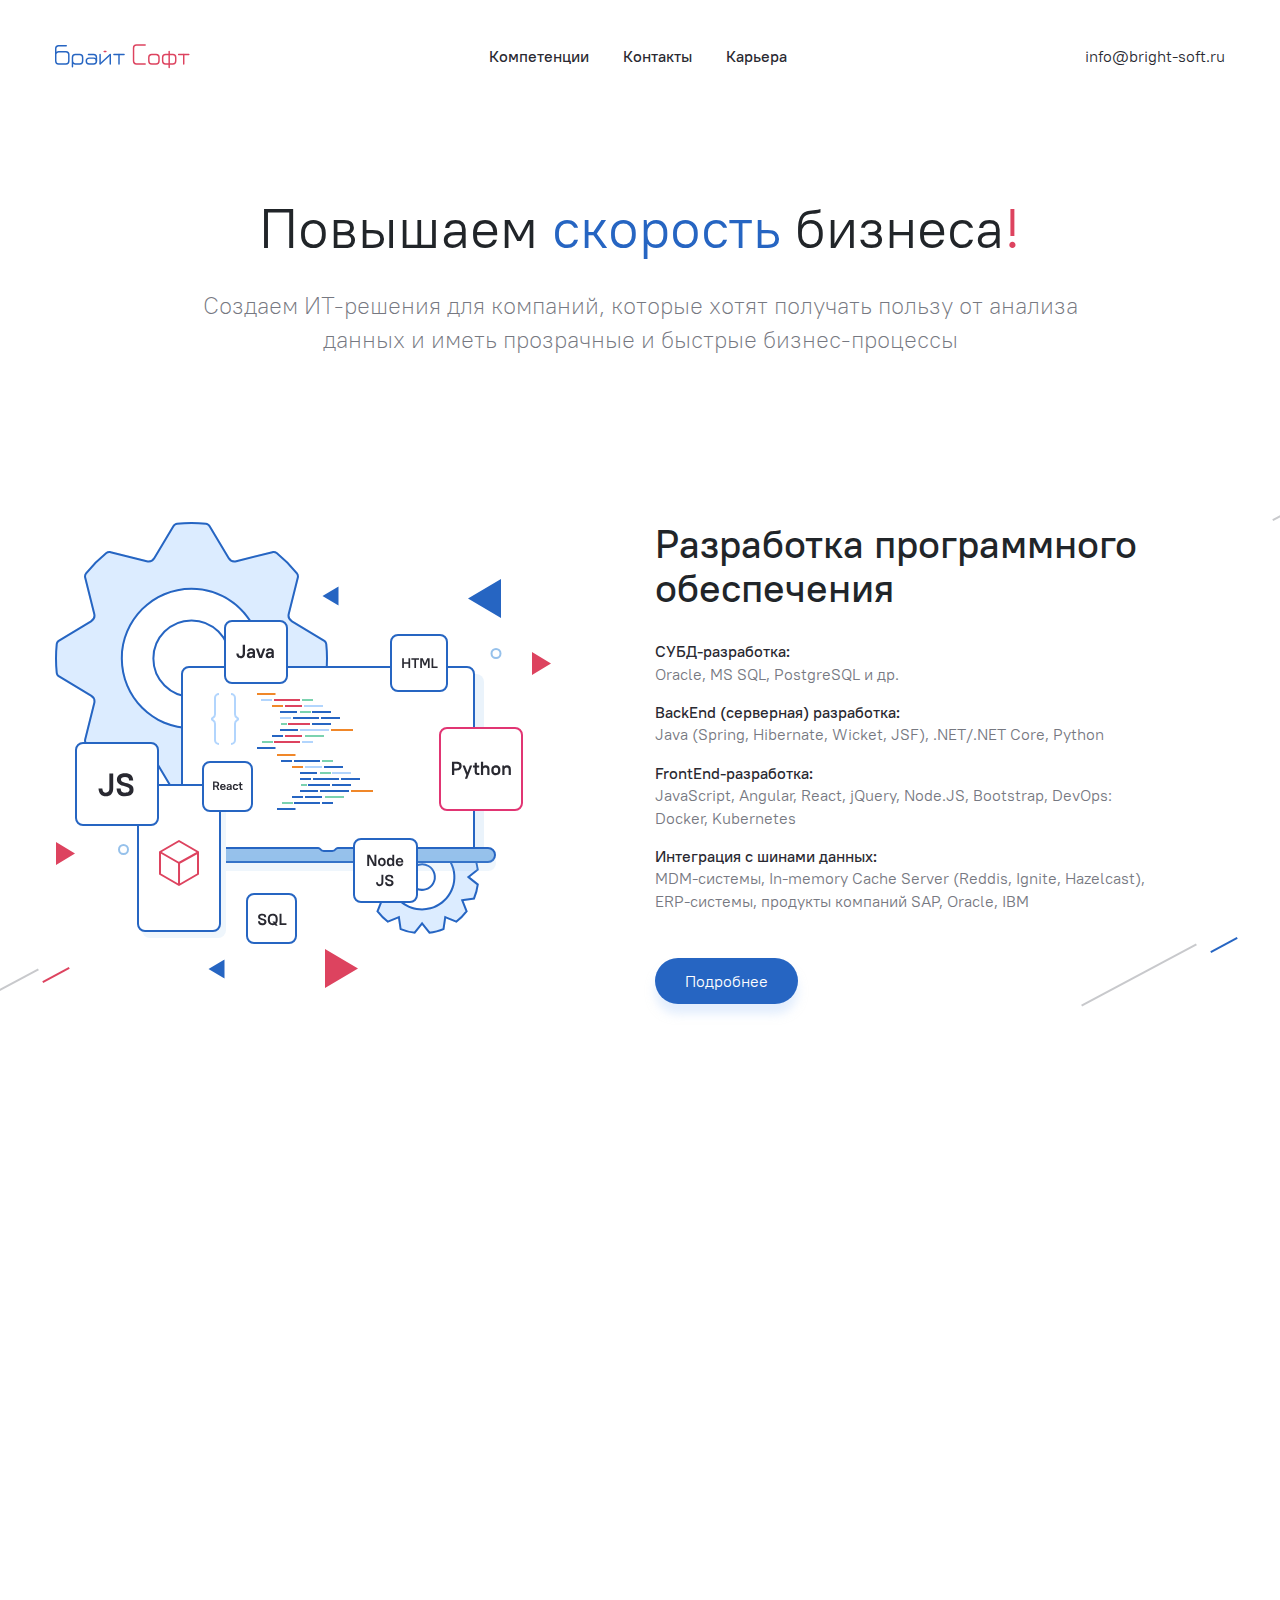
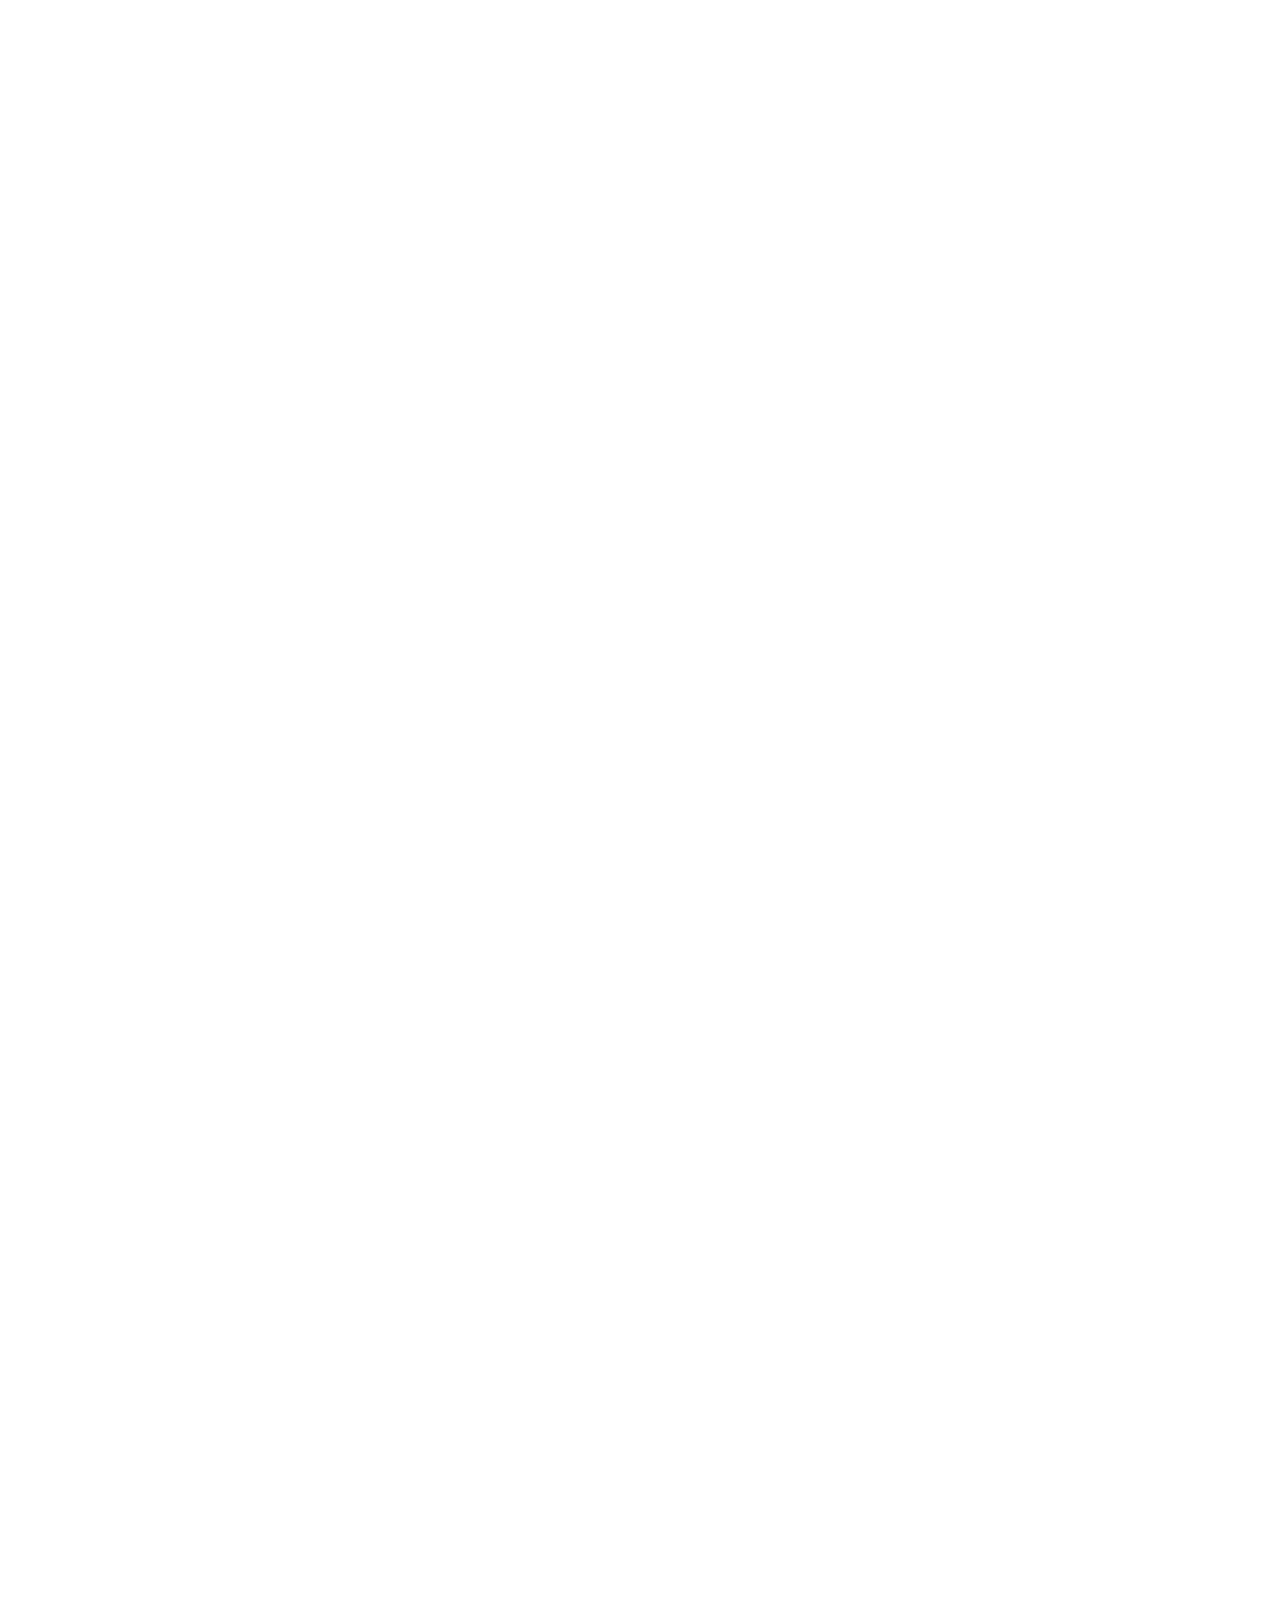
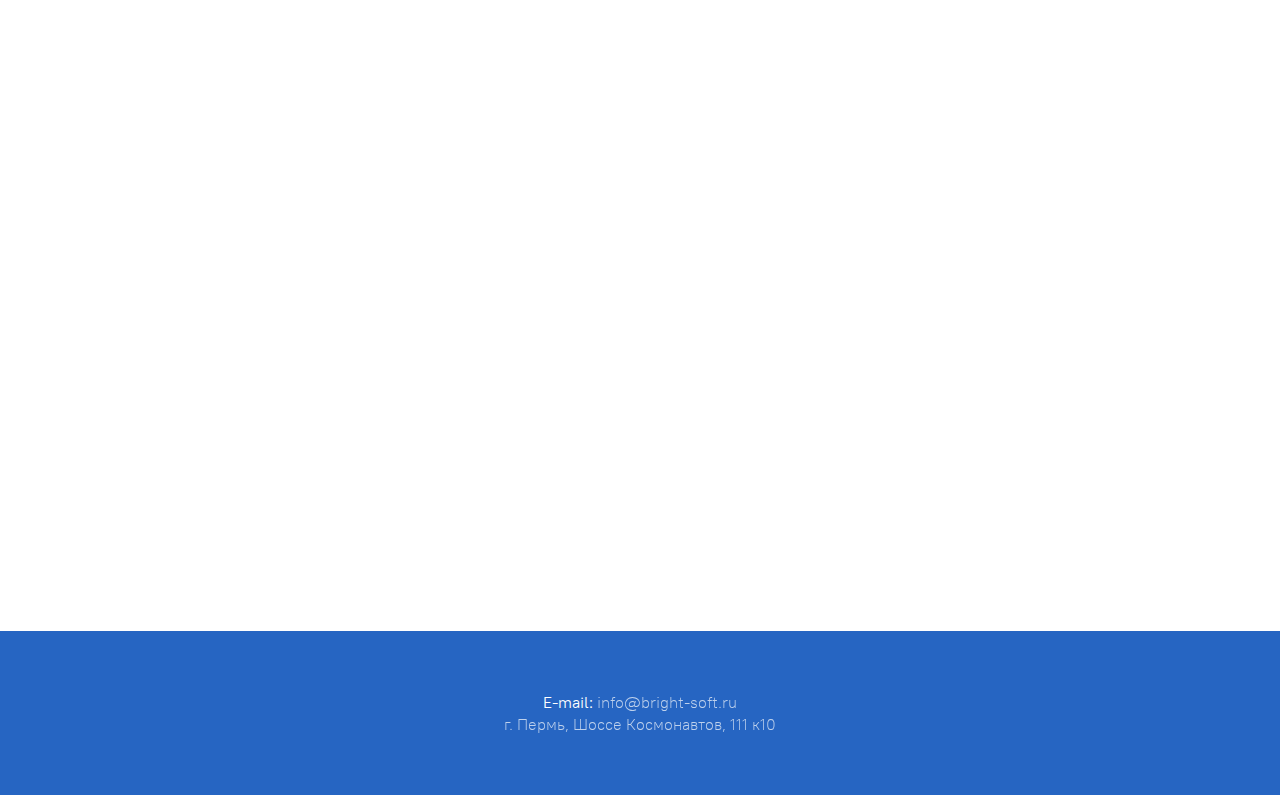
==== commit 227d1385: "memore - memory" ====
--- a/index.html
+++ b/index.html
@@ -4,7 +4,7 @@
     <meta charset="utf-8"/>
     <base href="/"/>
     <title>Брайт Софт</title>
-    <meta name="description" content="Описание"/>
+    <meta name="description" content="Повышаем скорость бизнеса!"/>
     <meta name="keywords" content="Ключевые слова"/>
     <meta http-equiv="X-UA-Compatible" content="IE=edge"/>
     <meta name="viewport" content="width=device-width, initial-scale=1, maximum-scale=1"/>
@@ -34,12 +34,22 @@
           <div class="row">
             <div class="col-12">
               <div class="b-header__wrapper"><a class="b-header__logo" href="/"><img src="img/logo.svg" alt="Брайт Софт"></a>
-                <nav class="b-header__menu">
+                <nav class="b-header__menu index">
                   <ul class="b-header__menu-ul">
                     <li class="b-header__menu-li" ontouchstart=""><a class="b-header__menu-link" href="razrabotka-programmnogo-obespecheniya">Компетенции</a></li>
                     <li class="b-header__menu-li"><a class="b-header__menu-link" href="#contact">Контакты</a></li>
-                    <li class="b-header__menu-li" ontouchstart=""><a class="b-header__menu-link" href="about_company" target="_blank">Карьера</a></li>
+                    <li class="b-header__menu-li" ontouchstart=""><a class="b-header__menu-link" href="career" target="_blank">Карьера</a></li>
                   </ul>
+                </nav>
+                <nav class="b-header__menu about__menu">
+                  <div class="about-menu">
+                    <ul class="b-header__menu-ul">
+                      <li class="b-header__menu-li"><a class="b-header__menu-link" href="#about">О компании</a></li>
+                      <li class="b-header__menu-li"><a class="b-header__menu-link" href="#opportunities">Возможности</a></li>
+                      <li class="b-header__menu-li"><a class="b-header__menu-link" href="#conditions">Условия</a></li>
+                      <li class="b-header__menu-li"><a class="b-header__menu-link" href="#job">Стажировки и вакансии</a></li>
+                    </ul>
+                  </div>
                 </nav><a class="b-header__email" href="mailto: info@bright-soft.ru">info@bright-soft.ru</a>
               </div>
             </div>
@@ -64,7 +74,7 @@
             <div class="col-12 col-lg-6 b-article__image"><img class="b-article__image-img" src="img/article/article1.svg" alt="Разработка программного обеспечения"/></div>
             <div class="col-12 col-lg-6 b-article__info">
               <h2 class="b-article__title">Разработка программного обеспечения</h2>
-              <div class="b-article__text"><p><b>СУБД-разработка:</b><br>Oracle, MS SQL, PostgreSQL и др.</p><p> <b>BackEnd (серверная) разработка:</b><br>Java (Spring, Hibernate, Wicket, JSF), .NET/.NET Core, Python</p><p> <b>FrontEnd-разработка:</b><br>JavaScript, Angular, React, jQuery, Node.JS, Bootstrap, DevOps: Docker, Kubernetes</p><p> <b>Интеграция с шинами данных:</b><br>MDM-системы, In-memore Cache Server (Reddis, Ignite, Hazelcast), ERP-системы, продукты компаний SAP, Oracle, IBM</p></div><a class="b-article__more btn btn-blue" href="razrabotka-programmnogo-obespecheniya">Подробнее</a>
+              <div class="b-article__text"><p><b>СУБД-разработка:</b><br>Oracle, MS SQL, PostgreSQL и др.</p><p> <b>BackEnd (серверная) разработка:</b><br>Java (Spring, Hibernate, Wicket, JSF), .NET/.NET Core, Python</p><p> <b>FrontEnd-разработка:</b><br>JavaScript, Angular, React, jQuery, Node.JS, Bootstrap, DevOps: Docker, Kubernetes</p><p> <b>Интеграция с шинами данных:</b><br>MDM-системы, In-memory Cache Server (Reddis, Ignite, Hazelcast), ERP-системы, продукты компаний SAP, Oracle, IBM</p></div><a class="b-article__more btn btn-blue" href="razrabotka-programmnogo-obespecheniya">Подробнее</a>
             </div>
           </div>
         </div>
@@ -111,8 +121,8 @@
               </div>
             </div>
             <div class="col-12 col-md-6 col-lg-3">
-              <div class="b-privilege__item"><img class="b-privilege__item-img wow zoomIn" src="img/privilege/privilege3.svg" alt="Современный цифровые решения" data-wow-delay="0.8s"/>
-                <div class="b-privilege__item-title wow fadeInUp" data-wow-delay="0.9s">Современный цифровые решения</div>
+              <div class="b-privilege__item"><img class="b-privilege__item-img wow zoomIn" src="img/privilege/privilege3.svg" alt="Современные цифровые решения" data-wow-delay="0.8s"/>
+                <div class="b-privilege__item-title wow fadeInUp" data-wow-delay="0.9s">Современные цифровые решения</div>
                 <div class="b-privilege__item-text wow fadeInUp" data-wow-delay="0.9s">Мы используем только самые инновационные решения доступные на рынке ИТ и постоянно следим за новыми технологиями</div>
               </div>
             </div>
--- a/css/main3.min.css
+++ b/css/main3.min.css
@@ -1 +1 @@
-@charset "UTF-8";@-webkit-keyframes bounce{0%,20%,53%,80%,to{-webkit-animation-timing-function:cubic-bezier(.215,.61,.355,1);animation-timing-function:cubic-bezier(.215,.61,.355,1);-webkit-transform:translateZ(0);transform:translateZ(0)}40%,43%{-webkit-animation-timing-function:cubic-bezier(.755,.05,.855,.06);animation-timing-function:cubic-bezier(.755,.05,.855,.06);-webkit-transform:translate3d(0,-30px,0);transform:translate3d(0,-30px,0)}70%{-webkit-animation-timing-function:cubic-bezier(.755,.05,.855,.06);animation-timing-function:cubic-bezier(.755,.05,.855,.06);-webkit-transform:translate3d(0,-15px,0);transform:translate3d(0,-15px,0)}90%{-webkit-transform:translate3d(0,-4px,0);transform:translate3d(0,-4px,0)}}@keyframes bounce{0%,20%,53%,80%,to{-webkit-animation-timing-function:cubic-bezier(.215,.61,.355,1);animation-timing-function:cubic-bezier(.215,.61,.355,1);-webkit-transform:translateZ(0);transform:translateZ(0)}40%,43%{-webkit-animation-timing-function:cubic-bezier(.755,.05,.855,.06);animation-timing-function:cubic-bezier(.755,.05,.855,.06);-webkit-transform:translate3d(0,-30px,0);transform:translate3d(0,-30px,0)}70%{-webkit-animation-timing-function:cubic-bezier(.755,.05,.855,.06);animation-timing-function:cubic-bezier(.755,.05,.855,.06);-webkit-transform:translate3d(0,-15px,0);transform:translate3d(0,-15px,0)}90%{-webkit-transform:translate3d(0,-4px,0);transform:translate3d(0,-4px,0)}}.bounce{-webkit-animation-name:bounce;animation-name:bounce;-webkit-transform-origin:center bottom;transform-origin:center bottom}@-webkit-keyframes flash{0%,50%,to{opacity:1}25%,75%{opacity:0}}@keyframes flash{0%,50%,to{opacity:1}25%,75%{opacity:0}}.flash{-webkit-animation-name:flash;animation-name:flash}@-webkit-keyframes pulse{0%{-webkit-transform:scaleX(1);transform:scaleX(1)}50%{-webkit-transform:scale3d(1.05,1.05,1.05);transform:scale3d(1.05,1.05,1.05)}to{-webkit-transform:scaleX(1);transform:scaleX(1)}}@keyframes pulse{0%{-webkit-transform:scaleX(1);transform:scaleX(1)}50%{-webkit-transform:scale3d(1.05,1.05,1.05);transform:scale3d(1.05,1.05,1.05)}to{-webkit-transform:scaleX(1);transform:scaleX(1)}}.pulse{-webkit-animation-name:pulse;animation-name:pulse}@-webkit-keyframes rubberBand{0%{-webkit-transform:scaleX(1);transform:scaleX(1)}30%{-webkit-transform:scale3d(1.25,.75,1);transform:scale3d(1.25,.75,1)}40%{-webkit-transform:scale3d(.75,1.25,1);transform:scale3d(.75,1.25,1)}50%{-webkit-transform:scale3d(1.15,.85,1);transform:scale3d(1.15,.85,1)}65%{-webkit-transform:scale3d(.95,1.05,1);transform:scale3d(.95,1.05,1)}75%{-webkit-transform:scale3d(1.05,.95,1);transform:scale3d(1.05,.95,1)}to{-webkit-transform:scaleX(1);transform:scaleX(1)}}@keyframes rubberBand{0%{-webkit-transform:scaleX(1);transform:scaleX(1)}30%{-webkit-transform:scale3d(1.25,.75,1);transform:scale3d(1.25,.75,1)}40%{-webkit-transform:scale3d(.75,1.25,1);transform:scale3d(.75,1.25,1)}50%{-webkit-transform:scale3d(1.15,.85,1);transform:scale3d(1.15,.85,1)}65%{-webkit-transform:scale3d(.95,1.05,1);transform:scale3d(.95,1.05,1)}75%{-webkit-transform:scale3d(1.05,.95,1);transform:scale3d(1.05,.95,1)}to{-webkit-transform:scaleX(1);transform:scaleX(1)}}.rubberBand{-webkit-animation-name:rubberBand;animation-name:rubberBand}@-webkit-keyframes shake{0%,to{-webkit-transform:translateZ(0);transform:translateZ(0)}10%,30%,50%,70%,90%{-webkit-transform:translate3d(-10px,0,0);transform:translate3d(-10px,0,0)}20%,40%,60%,80%{-webkit-transform:translate3d(10px,0,0);transform:translate3d(10px,0,0)}}@keyframes shake{0%,to{-webkit-transform:translateZ(0);transform:translateZ(0)}10%,30%,50%,70%,90%{-webkit-transform:translate3d(-10px,0,0);transform:translate3d(-10px,0,0)}20%,40%,60%,80%{-webkit-transform:translate3d(10px,0,0);transform:translate3d(10px,0,0)}}.shake{-webkit-animation-name:shake;animation-name:shake}@-webkit-keyframes headShake{0%{-webkit-transform:translateX(0);transform:translateX(0)}6.5%{-webkit-transform:translateX(-6px) rotateY(-9deg);transform:translateX(-6px) rotateY(-9deg)}18.5%{-webkit-transform:translateX(5px) rotateY(7deg);transform:translateX(5px) rotateY(7deg)}31.5%{-webkit-transform:translateX(-3px) rotateY(-5deg);transform:translateX(-3px) rotateY(-5deg)}43.5%{-webkit-transform:translateX(2px) rotateY(3deg);transform:translateX(2px) rotateY(3deg)}50%{-webkit-transform:translateX(0);transform:translateX(0)}}@keyframes headShake{0%{-webkit-transform:translateX(0);transform:translateX(0)}6.5%{-webkit-transform:translateX(-6px) rotateY(-9deg);transform:translateX(-6px) rotateY(-9deg)}18.5%{-webkit-transform:translateX(5px) rotateY(7deg);transform:translateX(5px) rotateY(7deg)}31.5%{-webkit-transform:translateX(-3px) rotateY(-5deg);transform:translateX(-3px) rotateY(-5deg)}43.5%{-webkit-transform:translateX(2px) rotateY(3deg);transform:translateX(2px) rotateY(3deg)}50%{-webkit-transform:translateX(0);transform:translateX(0)}}.headShake{-webkit-animation-timing-function:ease-in-out;animation-timing-function:ease-in-out;-webkit-animation-name:headShake;animation-name:headShake}@-webkit-keyframes swing{20%{-webkit-transform:rotate(15deg);transform:rotate(15deg)}40%{-webkit-transform:rotate(-10deg);transform:rotate(-10deg)}60%{-webkit-transform:rotate(5deg);transform:rotate(5deg)}80%{-webkit-transform:rotate(-5deg);transform:rotate(-5deg)}to{-webkit-transform:rotate(0);transform:rotate(0)}}@keyframes swing{20%{-webkit-transform:rotate(15deg);transform:rotate(15deg)}40%{-webkit-transform:rotate(-10deg);transform:rotate(-10deg)}60%{-webkit-transform:rotate(5deg);transform:rotate(5deg)}80%{-webkit-transform:rotate(-5deg);transform:rotate(-5deg)}to{-webkit-transform:rotate(0);transform:rotate(0)}}.swing{-webkit-transform-origin:top center;transform-origin:top center;-webkit-animation-name:swing;animation-name:swing}@-webkit-keyframes tada{0%{-webkit-transform:scaleX(1);transform:scaleX(1)}10%,20%{-webkit-transform:scale3d(.9,.9,.9) rotate(-3deg);transform:scale3d(.9,.9,.9) rotate(-3deg)}30%,50%,70%,90%{-webkit-transform:scale3d(1.1,1.1,1.1) rotate(3deg);transform:scale3d(1.1,1.1,1.1) rotate(3deg)}40%,60%,80%{-webkit-transform:scale3d(1.1,1.1,1.1) rotate(-3deg);transform:scale3d(1.1,1.1,1.1) rotate(-3deg)}to{-webkit-transform:scaleX(1);transform:scaleX(1)}}@keyframes tada{0%{-webkit-transform:scaleX(1);transform:scaleX(1)}10%,20%{-webkit-transform:scale3d(.9,.9,.9) rotate(-3deg);transform:scale3d(.9,.9,.9) rotate(-3deg)}30%,50%,70%,90%{-webkit-transform:scale3d(1.1,1.1,1.1) rotate(3deg);transform:scale3d(1.1,1.1,1.1) rotate(3deg)}40%,60%,80%{-webkit-transform:scale3d(1.1,1.1,1.1) rotate(-3deg);transform:scale3d(1.1,1.1,1.1) rotate(-3deg)}to{-webkit-transform:scaleX(1);transform:scaleX(1)}}.tada{-webkit-animation-name:tada;animation-name:tada}@-webkit-keyframes wobble{0%{-webkit-transform:translateZ(0);transform:translateZ(0)}15%{-webkit-transform:translate3d(-25%,0,0) rotate(-5deg);transform:translate3d(-25%,0,0) rotate(-5deg)}30%{-webkit-transform:translate3d(20%,0,0) rotate(3deg);transform:translate3d(20%,0,0) rotate(3deg)}45%{-webkit-transform:translate3d(-15%,0,0) rotate(-3deg);transform:translate3d(-15%,0,0) rotate(-3deg)}60%{-webkit-transform:translate3d(10%,0,0) rotate(2deg);transform:translate3d(10%,0,0) rotate(2deg)}75%{-webkit-transform:translate3d(-5%,0,0) rotate(-1deg);transform:translate3d(-5%,0,0) rotate(-1deg)}to{-webkit-transform:translateZ(0);transform:translateZ(0)}}@keyframes wobble{0%{-webkit-transform:translateZ(0);transform:translateZ(0)}15%{-webkit-transform:translate3d(-25%,0,0) rotate(-5deg);transform:translate3d(-25%,0,0) rotate(-5deg)}30%{-webkit-transform:translate3d(20%,0,0) rotate(3deg);transform:translate3d(20%,0,0) rotate(3deg)}45%{-webkit-transform:translate3d(-15%,0,0) rotate(-3deg);transform:translate3d(-15%,0,0) rotate(-3deg)}60%{-webkit-transform:translate3d(10%,0,0) rotate(2deg);transform:translate3d(10%,0,0) rotate(2deg)}75%{-webkit-transform:translate3d(-5%,0,0) rotate(-1deg);transform:translate3d(-5%,0,0) rotate(-1deg)}to{-webkit-transform:translateZ(0);transform:translateZ(0)}}.wobble{-webkit-animation-name:wobble;animation-name:wobble}@-webkit-keyframes jello{0%,11.1%,to{-webkit-transform:translateZ(0);transform:translateZ(0)}22.2%{-webkit-transform:skewX(-12.5deg) skewY(-12.5deg);transform:skewX(-12.5deg) skewY(-12.5deg)}33.3%{-webkit-transform:skewX(6.25deg) skewY(6.25deg);transform:skewX(6.25deg) skewY(6.25deg)}44.4%{-webkit-transform:skewX(-3.125deg) skewY(-3.125deg);transform:skewX(-3.125deg) skewY(-3.125deg)}55.5%{-webkit-transform:skewX(1.5625deg) skewY(1.5625deg);transform:skewX(1.5625deg) skewY(1.5625deg)}66.6%{-webkit-transform:skewX(-.78125deg) skewY(-.78125deg);transform:skewX(-.78125deg) skewY(-.78125deg)}77.7%{-webkit-transform:skewX(.390625deg) skewY(.390625deg);transform:skewX(.390625deg) skewY(.390625deg)}88.8%{-webkit-transform:skewX(-.1953125deg) skewY(-.1953125deg);transform:skewX(-.1953125deg) skewY(-.1953125deg)}}@keyframes jello{0%,11.1%,to{-webkit-transform:translateZ(0);transform:translateZ(0)}22.2%{-webkit-transform:skewX(-12.5deg) skewY(-12.5deg);transform:skewX(-12.5deg) skewY(-12.5deg)}33.3%{-webkit-transform:skewX(6.25deg) skewY(6.25deg);transform:skewX(6.25deg) skewY(6.25deg)}44.4%{-webkit-transform:skewX(-3.125deg) skewY(-3.125deg);transform:skewX(-3.125deg) skewY(-3.125deg)}55.5%{-webkit-transform:skewX(1.5625deg) skewY(1.5625deg);transform:skewX(1.5625deg) skewY(1.5625deg)}66.6%{-webkit-transform:skewX(-.78125deg) skewY(-.78125deg);transform:skewX(-.78125deg) skewY(-.78125deg)}77.7%{-webkit-transform:skewX(.390625deg) skewY(.390625deg);transform:skewX(.390625deg) skewY(.390625deg)}88.8%{-webkit-transform:skewX(-.1953125deg) skewY(-.1953125deg);transform:skewX(-.1953125deg) skewY(-.1953125deg)}}.jello{-webkit-animation-name:jello;animation-name:jello;-webkit-transform-origin:center;transform-origin:center}@-webkit-keyframes heartBeat{0%{-webkit-transform:scale(1);transform:scale(1)}14%{-webkit-transform:scale(1.3);transform:scale(1.3)}28%{-webkit-transform:scale(1);transform:scale(1)}42%{-webkit-transform:scale(1.3);transform:scale(1.3)}70%{-webkit-transform:scale(1);transform:scale(1)}}@keyframes heartBeat{0%{-webkit-transform:scale(1);transform:scale(1)}14%{-webkit-transform:scale(1.3);transform:scale(1.3)}28%{-webkit-transform:scale(1);transform:scale(1)}42%{-webkit-transform:scale(1.3);transform:scale(1.3)}70%{-webkit-transform:scale(1);transform:scale(1)}}.heartBeat{-webkit-animation-name:heartBeat;animation-name:heartBeat;-webkit-animation-duration:1.3s;animation-duration:1.3s;-webkit-animation-timing-function:ease-in-out;animation-timing-function:ease-in-out}@-webkit-keyframes bounceIn{0%,20%,40%,60%,80%,to{-webkit-animation-timing-function:cubic-bezier(.215,.61,.355,1);animation-timing-function:cubic-bezier(.215,.61,.355,1)}0%{opacity:0;-webkit-transform:scale3d(.3,.3,.3);transform:scale3d(.3,.3,.3)}20%{-webkit-transform:scale3d(1.1,1.1,1.1);transform:scale3d(1.1,1.1,1.1)}40%{-webkit-transform:scale3d(.9,.9,.9);transform:scale3d(.9,.9,.9)}60%{opacity:1;-webkit-transform:scale3d(1.03,1.03,1.03);transform:scale3d(1.03,1.03,1.03)}80%{-webkit-transform:scale3d(.97,.97,.97);transform:scale3d(.97,.97,.97)}to{opacity:1;-webkit-transform:scaleX(1);transform:scaleX(1)}}@keyframes bounceIn{0%,20%,40%,60%,80%,to{-webkit-animation-timing-function:cubic-bezier(.215,.61,.355,1);animation-timing-function:cubic-bezier(.215,.61,.355,1)}0%{opacity:0;-webkit-transform:scale3d(.3,.3,.3);transform:scale3d(.3,.3,.3)}20%{-webkit-transform:scale3d(1.1,1.1,1.1);transform:scale3d(1.1,1.1,1.1)}40%{-webkit-transform:scale3d(.9,.9,.9);transform:scale3d(.9,.9,.9)}60%{opacity:1;-webkit-transform:scale3d(1.03,1.03,1.03);transform:scale3d(1.03,1.03,1.03)}80%{-webkit-transform:scale3d(.97,.97,.97);transform:scale3d(.97,.97,.97)}to{opacity:1;-webkit-transform:scaleX(1);transform:scaleX(1)}}.bounceIn{-webkit-animation-duration:.75s;animation-duration:.75s;-webkit-animation-name:bounceIn;animation-name:bounceIn}@-webkit-keyframes bounceInDown{0%,60%,75%,90%,to{-webkit-animation-timing-function:cubic-bezier(.215,.61,.355,1);animation-timing-function:cubic-bezier(.215,.61,.355,1)}0%{opacity:0;-webkit-transform:translate3d(0,-3000px,0);transform:translate3d(0,-3000px,0)}60%{opacity:1;-webkit-transform:translate3d(0,25px,0);transform:translate3d(0,25px,0)}75%{-webkit-transform:translate3d(0,-10px,0);transform:translate3d(0,-10px,0)}90%{-webkit-transform:translate3d(0,5px,0);transform:translate3d(0,5px,0)}to{-webkit-transform:translateZ(0);transform:translateZ(0)}}@keyframes bounceInDown{0%,60%,75%,90%,to{-webkit-animation-timing-function:cubic-bezier(.215,.61,.355,1);animation-timing-function:cubic-bezier(.215,.61,.355,1)}0%{opacity:0;-webkit-transform:translate3d(0,-3000px,0);transform:translate3d(0,-3000px,0)}60%{opacity:1;-webkit-transform:translate3d(0,25px,0);transform:translate3d(0,25px,0)}75%{-webkit-transform:translate3d(0,-10px,0);transform:translate3d(0,-10px,0)}90%{-webkit-transform:translate3d(0,5px,0);transform:translate3d(0,5px,0)}to{-webkit-transform:translateZ(0);transform:translateZ(0)}}.bounceInDown{-webkit-animation-name:bounceInDown;animation-name:bounceInDown}@-webkit-keyframes bounceInLeft{0%,60%,75%,90%,to{-webkit-animation-timing-function:cubic-bezier(.215,.61,.355,1);animation-timing-function:cubic-bezier(.215,.61,.355,1)}0%{opacity:0;-webkit-transform:translate3d(-3000px,0,0);transform:translate3d(-3000px,0,0)}60%{opacity:1;-webkit-transform:translate3d(25px,0,0);transform:translate3d(25px,0,0)}75%{-webkit-transform:translate3d(-10px,0,0);transform:translate3d(-10px,0,0)}90%{-webkit-transform:translate3d(5px,0,0);transform:translate3d(5px,0,0)}to{-webkit-transform:translateZ(0);transform:translateZ(0)}}@keyframes bounceInLeft{0%,60%,75%,90%,to{-webkit-animation-timing-function:cubic-bezier(.215,.61,.355,1);animation-timing-function:cubic-bezier(.215,.61,.355,1)}0%{opacity:0;-webkit-transform:translate3d(-3000px,0,0);transform:translate3d(-3000px,0,0)}60%{opacity:1;-webkit-transform:translate3d(25px,0,0);transform:translate3d(25px,0,0)}75%{-webkit-transform:translate3d(-10px,0,0);transform:translate3d(-10px,0,0)}90%{-webkit-transform:translate3d(5px,0,0);transform:translate3d(5px,0,0)}to{-webkit-transform:translateZ(0);transform:translateZ(0)}}.bounceInLeft{-webkit-animation-name:bounceInLeft;animation-name:bounceInLeft}@-webkit-keyframes bounceInRight{0%,60%,75%,90%,to{-webkit-animation-timing-function:cubic-bezier(.215,.61,.355,1);animation-timing-function:cubic-bezier(.215,.61,.355,1)}0%{opacity:0;-webkit-transform:translate3d(3000px,0,0);transform:translate3d(3000px,0,0)}60%{opacity:1;-webkit-transform:translate3d(-25px,0,0);transform:translate3d(-25px,0,0)}75%{-webkit-transform:translate3d(10px,0,0);transform:translate3d(10px,0,0)}90%{-webkit-transform:translate3d(-5px,0,0);transform:translate3d(-5px,0,0)}to{-webkit-transform:translateZ(0);transform:translateZ(0)}}@keyframes bounceInRight{0%,60%,75%,90%,to{-webkit-animation-timing-function:cubic-bezier(.215,.61,.355,1);animation-timing-function:cubic-bezier(.215,.61,.355,1)}0%{opacity:0;-webkit-transform:translate3d(3000px,0,0);transform:translate3d(3000px,0,0)}60%{opacity:1;-webkit-transform:translate3d(-25px,0,0);transform:translate3d(-25px,0,0)}75%{-webkit-transform:translate3d(10px,0,0);transform:translate3d(10px,0,0)}90%{-webkit-transform:translate3d(-5px,0,0);transform:translate3d(-5px,0,0)}to{-webkit-transform:translateZ(0);transform:translateZ(0)}}.bounceInRight{-webkit-animation-name:bounceInRight;animation-name:bounceInRight}@-webkit-keyframes bounceInUp{0%,60%,75%,90%,to{-webkit-animation-timing-function:cubic-bezier(.215,.61,.355,1);animation-timing-function:cubic-bezier(.215,.61,.355,1)}0%{opacity:0;-webkit-transform:translate3d(0,3000px,0);transform:translate3d(0,3000px,0)}60%{opacity:1;-webkit-transform:translate3d(0,-20px,0);transform:translate3d(0,-20px,0)}75%{-webkit-transform:translate3d(0,10px,0);transform:translate3d(0,10px,0)}90%{-webkit-transform:translate3d(0,-5px,0);transform:translate3d(0,-5px,0)}to{-webkit-transform:translateZ(0);transform:translateZ(0)}}@keyframes bounceInUp{0%,60%,75%,90%,to{-webkit-animation-timing-function:cubic-bezier(.215,.61,.355,1);animation-timing-function:cubic-bezier(.215,.61,.355,1)}0%{opacity:0;-webkit-transform:translate3d(0,3000px,0);transform:translate3d(0,3000px,0)}60%{opacity:1;-webkit-transform:translate3d(0,-20px,0);transform:translate3d(0,-20px,0)}75%{-webkit-transform:translate3d(0,10px,0);transform:translate3d(0,10px,0)}90%{-webkit-transform:translate3d(0,-5px,0);transform:translate3d(0,-5px,0)}to{-webkit-transform:translateZ(0);transform:translateZ(0)}}.bounceInUp{-webkit-animation-name:bounceInUp;animation-name:bounceInUp}@-webkit-keyframes bounceOut{20%{-webkit-transform:scale3d(.9,.9,.9);transform:scale3d(.9,.9,.9)}50%,55%{opacity:1;-webkit-transform:scale3d(1.1,1.1,1.1);transform:scale3d(1.1,1.1,1.1)}to{opacity:0;-webkit-transform:scale3d(.3,.3,.3);transform:scale3d(.3,.3,.3)}}@keyframes bounceOut{20%{-webkit-transform:scale3d(.9,.9,.9);transform:scale3d(.9,.9,.9)}50%,55%{opacity:1;-webkit-transform:scale3d(1.1,1.1,1.1);transform:scale3d(1.1,1.1,1.1)}to{opacity:0;-webkit-transform:scale3d(.3,.3,.3);transform:scale3d(.3,.3,.3)}}.bounceOut{-webkit-animation-duration:.75s;animation-duration:.75s;-webkit-animation-name:bounceOut;animation-name:bounceOut}@-webkit-keyframes bounceOutDown{20%{-webkit-transform:translate3d(0,10px,0);transform:translate3d(0,10px,0)}40%,45%{opacity:1;-webkit-transform:translate3d(0,-20px,0);transform:translate3d(0,-20px,0)}to{opacity:0;-webkit-transform:translate3d(0,2000px,0);transform:translate3d(0,2000px,0)}}@keyframes bounceOutDown{20%{-webkit-transform:translate3d(0,10px,0);transform:translate3d(0,10px,0)}40%,45%{opacity:1;-webkit-transform:translate3d(0,-20px,0);transform:translate3d(0,-20px,0)}to{opacity:0;-webkit-transform:translate3d(0,2000px,0);transform:translate3d(0,2000px,0)}}.bounceOutDown{-webkit-animation-name:bounceOutDown;animation-name:bounceOutDown}@-webkit-keyframes bounceOutLeft{20%{opacity:1;-webkit-transform:translate3d(20px,0,0);transform:translate3d(20px,0,0)}to{opacity:0;-webkit-transform:translate3d(-2000px,0,0);transform:translate3d(-2000px,0,0)}}@keyframes bounceOutLeft{20%{opacity:1;-webkit-transform:translate3d(20px,0,0);transform:translate3d(20px,0,0)}to{opacity:0;-webkit-transform:translate3d(-2000px,0,0);transform:translate3d(-2000px,0,0)}}.bounceOutLeft{-webkit-animation-name:bounceOutLeft;animation-name:bounceOutLeft}@-webkit-keyframes bounceOutRight{20%{opacity:1;-webkit-transform:translate3d(-20px,0,0);transform:translate3d(-20px,0,0)}to{opacity:0;-webkit-transform:translate3d(2000px,0,0);transform:translate3d(2000px,0,0)}}@keyframes bounceOutRight{20%{opacity:1;-webkit-transform:translate3d(-20px,0,0);transform:translate3d(-20px,0,0)}to{opacity:0;-webkit-transform:translate3d(2000px,0,0);transform:translate3d(2000px,0,0)}}.bounceOutRight{-webkit-animation-name:bounceOutRight;animation-name:bounceOutRight}@-webkit-keyframes bounceOutUp{20%{-webkit-transform:translate3d(0,-10px,0);transform:translate3d(0,-10px,0)}40%,45%{opacity:1;-webkit-transform:translate3d(0,20px,0);transform:translate3d(0,20px,0)}to{opacity:0;-webkit-transform:translate3d(0,-2000px,0);transform:translate3d(0,-2000px,0)}}@keyframes bounceOutUp{20%{-webkit-transform:translate3d(0,-10px,0);transform:translate3d(0,-10px,0)}40%,45%{opacity:1;-webkit-transform:translate3d(0,20px,0);transform:translate3d(0,20px,0)}to{opacity:0;-webkit-transform:translate3d(0,-2000px,0);transform:translate3d(0,-2000px,0)}}.bounceOutUp{-webkit-animation-name:bounceOutUp;animation-name:bounceOutUp}@-webkit-keyframes fadeIn{0%{opacity:0}to{opacity:1}}@keyframes fadeIn{0%{opacity:0}to{opacity:1}}.fadeIn{-webkit-animation-name:fadeIn;animation-name:fadeIn}@-webkit-keyframes fadeInDown{0%{opacity:0;-webkit-transform:translate3d(0,-100%,0);transform:translate3d(0,-100%,0)}to{opacity:1;-webkit-transform:translateZ(0);transform:translateZ(0)}}@keyframes fadeInDown{0%{opacity:0;-webkit-transform:translate3d(0,-100%,0);transform:translate3d(0,-100%,0)}to{opacity:1;-webkit-transform:translateZ(0);transform:translateZ(0)}}.fadeInDown{-webkit-animation-name:fadeInDown;animation-name:fadeInDown}@-webkit-keyframes fadeInDownBig{0%{opacity:0;-webkit-transform:translate3d(0,-2000px,0);transform:translate3d(0,-2000px,0)}to{opacity:1;-webkit-transform:translateZ(0);transform:translateZ(0)}}@keyframes fadeInDownBig{0%{opacity:0;-webkit-transform:translate3d(0,-2000px,0);transform:translate3d(0,-2000px,0)}to{opacity:1;-webkit-transform:translateZ(0);transform:translateZ(0)}}.fadeInDownBig{-webkit-animation-name:fadeInDownBig;animation-name:fadeInDownBig}@-webkit-keyframes fadeInLeft{0%{opacity:0;-webkit-transform:translate3d(-100%,0,0);transform:translate3d(-100%,0,0)}to{opacity:1;-webkit-transform:translateZ(0);transform:translateZ(0)}}@keyframes fadeInLeft{0%{opacity:0;-webkit-transform:translate3d(-100%,0,0);transform:translate3d(-100%,0,0)}to{opacity:1;-webkit-transform:translateZ(0);transform:translateZ(0)}}.fadeInLeft{-webkit-animation-name:fadeInLeft;animation-name:fadeInLeft}@-webkit-keyframes fadeInLeftBig{0%{opacity:0;-webkit-transform:translate3d(-2000px,0,0);transform:translate3d(-2000px,0,0)}to{opacity:1;-webkit-transform:translateZ(0);transform:translateZ(0)}}@keyframes fadeInLeftBig{0%{opacity:0;-webkit-transform:translate3d(-2000px,0,0);transform:translate3d(-2000px,0,0)}to{opacity:1;-webkit-transform:translateZ(0);transform:translateZ(0)}}.fadeInLeftBig{-webkit-animation-name:fadeInLeftBig;animation-name:fadeInLeftBig}@-webkit-keyframes fadeInRight{0%{opacity:0;-webkit-transform:translate3d(100%,0,0);transform:translate3d(100%,0,0)}to{opacity:1;-webkit-transform:translateZ(0);transform:translateZ(0)}}@keyframes fadeInRight{0%{opacity:0;-webkit-transform:translate3d(100%,0,0);transform:translate3d(100%,0,0)}to{opacity:1;-webkit-transform:translateZ(0);transform:translateZ(0)}}.fadeInRight{-webkit-animation-name:fadeInRight;animation-name:fadeInRight}@-webkit-keyframes fadeInRightBig{0%{opacity:0;-webkit-transform:translate3d(2000px,0,0);transform:translate3d(2000px,0,0)}to{opacity:1;-webkit-transform:translateZ(0);transform:translateZ(0)}}@keyframes fadeInRightBig{0%{opacity:0;-webkit-transform:translate3d(2000px,0,0);transform:translate3d(2000px,0,0)}to{opacity:1;-webkit-transform:translateZ(0);transform:translateZ(0)}}.fadeInRightBig{-webkit-animation-name:fadeInRightBig;animation-name:fadeInRightBig}@-webkit-keyframes fadeInUp{0%{opacity:0;-webkit-transform:translate3d(0,100%,0);transform:translate3d(0,100%,0)}to{opacity:1;-webkit-transform:translateZ(0);transform:translateZ(0)}}@keyframes fadeInUp{0%{opacity:0;-webkit-transform:translate3d(0,100%,0);transform:translate3d(0,100%,0)}to{opacity:1;-webkit-transform:translateZ(0);transform:translateZ(0)}}.fadeInUp{-webkit-animation-name:fadeInUp;animation-name:fadeInUp}@-webkit-keyframes fadeInUpBig{0%{opacity:0;-webkit-transform:translate3d(0,2000px,0);transform:translate3d(0,2000px,0)}to{opacity:1;-webkit-transform:translateZ(0);transform:translateZ(0)}}@keyframes fadeInUpBig{0%{opacity:0;-webkit-transform:translate3d(0,2000px,0);transform:translate3d(0,2000px,0)}to{opacity:1;-webkit-transform:translateZ(0);transform:translateZ(0)}}.fadeInUpBig{-webkit-animation-name:fadeInUpBig;animation-name:fadeInUpBig}@-webkit-keyframes fadeOut{0%{opacity:1}to{opacity:0}}@keyframes fadeOut{0%{opacity:1}to{opacity:0}}.fadeOut{-webkit-animation-name:fadeOut;animation-name:fadeOut}@-webkit-keyframes fadeOutDown{0%{opacity:1}to{opacity:0;-webkit-transform:translate3d(0,100%,0);transform:translate3d(0,100%,0)}}@keyframes fadeOutDown{0%{opacity:1}to{opacity:0;-webkit-transform:translate3d(0,100%,0);transform:translate3d(0,100%,0)}}.fadeOutDown{-webkit-animation-name:fadeOutDown;animation-name:fadeOutDown}@-webkit-keyframes fadeOutDownBig{0%{opacity:1}to{opacity:0;-webkit-transform:translate3d(0,2000px,0);transform:translate3d(0,2000px,0)}}@keyframes fadeOutDownBig{0%{opacity:1}to{opacity:0;-webkit-transform:translate3d(0,2000px,0);transform:translate3d(0,2000px,0)}}.fadeOutDownBig{-webkit-animation-name:fadeOutDownBig;animation-name:fadeOutDownBig}@-webkit-keyframes fadeOutLeft{0%{opacity:1}to{opacity:0;-webkit-transform:translate3d(-100%,0,0);transform:translate3d(-100%,0,0)}}@keyframes fadeOutLeft{0%{opacity:1}to{opacity:0;-webkit-transform:translate3d(-100%,0,0);transform:translate3d(-100%,0,0)}}.fadeOutLeft{-webkit-animation-name:fadeOutLeft;animation-name:fadeOutLeft}@-webkit-keyframes fadeOutLeftBig{0%{opacity:1}to{opacity:0;-webkit-transform:translate3d(-2000px,0,0);transform:translate3d(-2000px,0,0)}}@keyframes fadeOutLeftBig{0%{opacity:1}to{opacity:0;-webkit-transform:translate3d(-2000px,0,0);transform:translate3d(-2000px,0,0)}}.fadeOutLeftBig{-webkit-animation-name:fadeOutLeftBig;animation-name:fadeOutLeftBig}@-webkit-keyframes fadeOutRight{0%{opacity:1}to{opacity:0;-webkit-transform:translate3d(100%,0,0);transform:translate3d(100%,0,0)}}@keyframes fadeOutRight{0%{opacity:1}to{opacity:0;-webkit-transform:translate3d(100%,0,0);transform:translate3d(100%,0,0)}}.fadeOutRight{-webkit-animation-name:fadeOutRight;animation-name:fadeOutRight}@-webkit-keyframes fadeOutRightBig{0%{opacity:1}to{opacity:0;-webkit-transform:translate3d(2000px,0,0);transform:translate3d(2000px,0,0)}}@keyframes fadeOutRightBig{0%{opacity:1}to{opacity:0;-webkit-transform:translate3d(2000px,0,0);transform:translate3d(2000px,0,0)}}.fadeOutRightBig{-webkit-animation-name:fadeOutRightBig;animation-name:fadeOutRightBig}@-webkit-keyframes fadeOutUp{0%{opacity:1}to{opacity:0;-webkit-transform:translate3d(0,-100%,0);transform:translate3d(0,-100%,0)}}@keyframes fadeOutUp{0%{opacity:1}to{opacity:0;-webkit-transform:translate3d(0,-100%,0);transform:translate3d(0,-100%,0)}}.fadeOutUp{-webkit-animation-name:fadeOutUp;animation-name:fadeOutUp}@-webkit-keyframes fadeOutUpBig{0%{opacity:1}to{opacity:0;-webkit-transform:translate3d(0,-2000px,0);transform:translate3d(0,-2000px,0)}}@keyframes fadeOutUpBig{0%{opacity:1}to{opacity:0;-webkit-transform:translate3d(0,-2000px,0);transform:translate3d(0,-2000px,0)}}.fadeOutUpBig{-webkit-animation-name:fadeOutUpBig;animation-name:fadeOutUpBig}@-webkit-keyframes flip{0%{-webkit-transform:perspective(400px) scaleX(1) translateZ(0) rotateY(-1turn);transform:perspective(400px) scaleX(1) translateZ(0) rotateY(-1turn);-webkit-animation-timing-function:ease-out;animation-timing-function:ease-out}40%{-webkit-transform:perspective(400px) scaleX(1) translateZ(150px) rotateY(-190deg);transform:perspective(400px) scaleX(1) translateZ(150px) rotateY(-190deg);-webkit-animation-timing-function:ease-out;animation-timing-function:ease-out}50%{-webkit-transform:perspective(400px) scaleX(1) translateZ(150px) rotateY(-170deg);transform:perspective(400px) scaleX(1) translateZ(150px) rotateY(-170deg);-webkit-animation-timing-function:ease-in;animation-timing-function:ease-in}80%{-webkit-transform:perspective(400px) scale3d(.95,.95,.95) translateZ(0) rotateY(0);transform:perspective(400px) scale3d(.95,.95,.95) translateZ(0) rotateY(0);-webkit-animation-timing-function:ease-in;animation-timing-function:ease-in}to{-webkit-transform:perspective(400px) scaleX(1) translateZ(0) rotateY(0);transform:perspective(400px) scaleX(1) translateZ(0) rotateY(0);-webkit-animation-timing-function:ease-in;animation-timing-function:ease-in}}@keyframes flip{0%{-webkit-transform:perspective(400px) scaleX(1) translateZ(0) rotateY(-1turn);transform:perspective(400px) scaleX(1) translateZ(0) rotateY(-1turn);-webkit-animation-timing-function:ease-out;animation-timing-function:ease-out}40%{-webkit-transform:perspective(400px) scaleX(1) translateZ(150px) rotateY(-190deg);transform:perspective(400px) scaleX(1) translateZ(150px) rotateY(-190deg);-webkit-animation-timing-function:ease-out;animation-timing-function:ease-out}50%{-webkit-transform:perspective(400px) scaleX(1) translateZ(150px) rotateY(-170deg);transform:perspective(400px) scaleX(1) translateZ(150px) rotateY(-170deg);-webkit-animation-timing-function:ease-in;animation-timing-function:ease-in}80%{-webkit-transform:perspective(400px) scale3d(.95,.95,.95) translateZ(0) rotateY(0);transform:perspective(400px) scale3d(.95,.95,.95) translateZ(0) rotateY(0);-webkit-animation-timing-function:ease-in;animation-timing-function:ease-in}to{-webkit-transform:perspective(400px) scaleX(1) translateZ(0) rotateY(0);transform:perspective(400px) scaleX(1) translateZ(0) rotateY(0);-webkit-animation-timing-function:ease-in;animation-timing-function:ease-in}}.animated.flip{-webkit-backface-visibility:visible;backface-visibility:visible;-webkit-animation-name:flip;animation-name:flip}@-webkit-keyframes flipInX{0%{-webkit-transform:perspective(400px) rotateX(90deg);transform:perspective(400px) rotateX(90deg);-webkit-animation-timing-function:ease-in;animation-timing-function:ease-in;opacity:0}40%{-webkit-transform:perspective(400px) rotateX(-20deg);transform:perspective(400px) rotateX(-20deg);-webkit-animation-timing-function:ease-in;animation-timing-function:ease-in}60%{-webkit-transform:perspective(400px) rotateX(10deg);transform:perspective(400px) rotateX(10deg);opacity:1}80%{-webkit-transform:perspective(400px) rotateX(-5deg);transform:perspective(400px) rotateX(-5deg)}to{-webkit-transform:perspective(400px);transform:perspective(400px)}}@keyframes flipInX{0%{-webkit-transform:perspective(400px) rotateX(90deg);transform:perspective(400px) rotateX(90deg);-webkit-animation-timing-function:ease-in;animation-timing-function:ease-in;opacity:0}40%{-webkit-transform:perspective(400px) rotateX(-20deg);transform:perspective(400px) rotateX(-20deg);-webkit-animation-timing-function:ease-in;animation-timing-function:ease-in}60%{-webkit-transform:perspective(400px) rotateX(10deg);transform:perspective(400px) rotateX(10deg);opacity:1}80%{-webkit-transform:perspective(400px) rotateX(-5deg);transform:perspective(400px) rotateX(-5deg)}to{-webkit-transform:perspective(400px);transform:perspective(400px)}}.flipInX{-webkit-backface-visibility:visible!important;backface-visibility:visible!important;-webkit-animation-name:flipInX;animation-name:flipInX}@-webkit-keyframes flipInY{0%{-webkit-transform:perspective(400px) rotateY(90deg);transform:perspective(400px) rotateY(90deg);-webkit-animation-timing-function:ease-in;animation-timing-function:ease-in;opacity:0}40%{-webkit-transform:perspective(400px) rotateY(-20deg);transform:perspective(400px) rotateY(-20deg);-webkit-animation-timing-function:ease-in;animation-timing-function:ease-in}60%{-webkit-transform:perspective(400px) rotateY(10deg);transform:perspective(400px) rotateY(10deg);opacity:1}80%{-webkit-transform:perspective(400px) rotateY(-5deg);transform:perspective(400px) rotateY(-5deg)}to{-webkit-transform:perspective(400px);transform:perspective(400px)}}@keyframes flipInY{0%{-webkit-transform:perspective(400px) rotateY(90deg);transform:perspective(400px) rotateY(90deg);-webkit-animation-timing-function:ease-in;animation-timing-function:ease-in;opacity:0}40%{-webkit-transform:perspective(400px) rotateY(-20deg);transform:perspective(400px) rotateY(-20deg);-webkit-animation-timing-function:ease-in;animation-timing-function:ease-in}60%{-webkit-transform:perspective(400px) rotateY(10deg);transform:perspective(400px) rotateY(10deg);opacity:1}80%{-webkit-transform:perspective(400px) rotateY(-5deg);transform:perspective(400px) rotateY(-5deg)}to{-webkit-transform:perspective(400px);transform:perspective(400px)}}.flipInY{-webkit-backface-visibility:visible!important;backface-visibility:visible!important;-webkit-animation-name:flipInY;animation-name:flipInY}@-webkit-keyframes flipOutX{0%{-webkit-transform:perspective(400px);transform:perspective(400px)}30%{-webkit-transform:perspective(400px) rotateX(-20deg);transform:perspective(400px) rotateX(-20deg);opacity:1}to{-webkit-transform:perspective(400px) rotateX(90deg);transform:perspective(400px) rotateX(90deg);opacity:0}}@keyframes flipOutX{0%{-webkit-transform:perspective(400px);transform:perspective(400px)}30%{-webkit-transform:perspective(400px) rotateX(-20deg);transform:perspective(400px) rotateX(-20deg);opacity:1}to{-webkit-transform:perspective(400px) rotateX(90deg);transform:perspective(400px) rotateX(90deg);opacity:0}}.flipOutX{-webkit-animation-duration:.75s;animation-duration:.75s;-webkit-animation-name:flipOutX;animation-name:flipOutX;-webkit-backface-visibility:visible!important;backface-visibility:visible!important}@-webkit-keyframes flipOutY{0%{-webkit-transform:perspective(400px);transform:perspective(400px)}30%{-webkit-transform:perspective(400px) rotateY(-15deg);transform:perspective(400px) rotateY(-15deg);opacity:1}to{-webkit-transform:perspective(400px) rotateY(90deg);transform:perspective(400px) rotateY(90deg);opacity:0}}@keyframes flipOutY{0%{-webkit-transform:perspective(400px);transform:perspective(400px)}30%{-webkit-transform:perspective(400px) rotateY(-15deg);transform:perspective(400px) rotateY(-15deg);opacity:1}to{-webkit-transform:perspective(400px) rotateY(90deg);transform:perspective(400px) rotateY(90deg);opacity:0}}.flipOutY{-webkit-animation-duration:.75s;animation-duration:.75s;-webkit-backface-visibility:visible!important;backface-visibility:visible!important;-webkit-animation-name:flipOutY;animation-name:flipOutY}@-webkit-keyframes lightSpeedIn{0%{-webkit-transform:translate3d(100%,0,0) skewX(-30deg);transform:translate3d(100%,0,0) skewX(-30deg);opacity:0}60%{-webkit-transform:skewX(20deg);transform:skewX(20deg);opacity:1}80%{-webkit-transform:skewX(-5deg);transform:skewX(-5deg)}to{-webkit-transform:translateZ(0);transform:translateZ(0)}}@keyframes lightSpeedIn{0%{-webkit-transform:translate3d(100%,0,0) skewX(-30deg);transform:translate3d(100%,0,0) skewX(-30deg);opacity:0}60%{-webkit-transform:skewX(20deg);transform:skewX(20deg);opacity:1}80%{-webkit-transform:skewX(-5deg);transform:skewX(-5deg)}to{-webkit-transform:translateZ(0);transform:translateZ(0)}}.lightSpeedIn{-webkit-animation-name:lightSpeedIn;animation-name:lightSpeedIn;-webkit-animation-timing-function:ease-out;animation-timing-function:ease-out}@-webkit-keyframes lightSpeedOut{0%{opacity:1}to{-webkit-transform:translate3d(100%,0,0) skewX(30deg);transform:translate3d(100%,0,0) skewX(30deg);opacity:0}}@keyframes lightSpeedOut{0%{opacity:1}to{-webkit-transform:translate3d(100%,0,0) skewX(30deg);transform:translate3d(100%,0,0) skewX(30deg);opacity:0}}.lightSpeedOut{-webkit-animation-name:lightSpeedOut;animation-name:lightSpeedOut;-webkit-animation-timing-function:ease-in;animation-timing-function:ease-in}@-webkit-keyframes rotateIn{0%{-webkit-transform-origin:center;transform-origin:center;-webkit-transform:rotate(-200deg);transform:rotate(-200deg);opacity:0}to{-webkit-transform-origin:center;transform-origin:center;-webkit-transform:translateZ(0);transform:translateZ(0);opacity:1}}@keyframes rotateIn{0%{-webkit-transform-origin:center;transform-origin:center;-webkit-transform:rotate(-200deg);transform:rotate(-200deg);opacity:0}to{-webkit-transform-origin:center;transform-origin:center;-webkit-transform:translateZ(0);transform:translateZ(0);opacity:1}}.rotateIn{-webkit-animation-name:rotateIn;animation-name:rotateIn}@-webkit-keyframes rotateInDownLeft{0%{-webkit-transform-origin:left bottom;transform-origin:left bottom;-webkit-transform:rotate(-45deg);transform:rotate(-45deg);opacity:0}to{-webkit-transform-origin:left bottom;transform-origin:left bottom;-webkit-transform:translateZ(0);transform:translateZ(0);opacity:1}}@keyframes rotateInDownLeft{0%{-webkit-transform-origin:left bottom;transform-origin:left bottom;-webkit-transform:rotate(-45deg);transform:rotate(-45deg);opacity:0}to{-webkit-transform-origin:left bottom;transform-origin:left bottom;-webkit-transform:translateZ(0);transform:translateZ(0);opacity:1}}.rotateInDownLeft{-webkit-animation-name:rotateInDownLeft;animation-name:rotateInDownLeft}@-webkit-keyframes rotateInDownRight{0%{-webkit-transform-origin:right bottom;transform-origin:right bottom;-webkit-transform:rotate(45deg);transform:rotate(45deg);opacity:0}to{-webkit-transform-origin:right bottom;transform-origin:right bottom;-webkit-transform:translateZ(0);transform:translateZ(0);opacity:1}}@keyframes rotateInDownRight{0%{-webkit-transform-origin:right bottom;transform-origin:right bottom;-webkit-transform:rotate(45deg);transform:rotate(45deg);opacity:0}to{-webkit-transform-origin:right bottom;transform-origin:right bottom;-webkit-transform:translateZ(0);transform:translateZ(0);opacity:1}}.rotateInDownRight{-webkit-animation-name:rotateInDownRight;animation-name:rotateInDownRight}@-webkit-keyframes rotateInUpLeft{0%{-webkit-transform-origin:left bottom;transform-origin:left bottom;-webkit-transform:rotate(45deg);transform:rotate(45deg);opacity:0}to{-webkit-transform-origin:left bottom;transform-origin:left bottom;-webkit-transform:translateZ(0);transform:translateZ(0);opacity:1}}@keyframes rotateInUpLeft{0%{-webkit-transform-origin:left bottom;transform-origin:left bottom;-webkit-transform:rotate(45deg);transform:rotate(45deg);opacity:0}to{-webkit-transform-origin:left bottom;transform-origin:left bottom;-webkit-transform:translateZ(0);transform:translateZ(0);opacity:1}}.rotateInUpLeft{-webkit-animation-name:rotateInUpLeft;animation-name:rotateInUpLeft}@-webkit-keyframes rotateInUpRight{0%{-webkit-transform-origin:right bottom;transform-origin:right bottom;-webkit-transform:rotate(-90deg);transform:rotate(-90deg);opacity:0}to{-webkit-transform-origin:right bottom;transform-origin:right bottom;-webkit-transform:translateZ(0);transform:translateZ(0);opacity:1}}@keyframes rotateInUpRight{0%{-webkit-transform-origin:right bottom;transform-origin:right bottom;-webkit-transform:rotate(-90deg);transform:rotate(-90deg);opacity:0}to{-webkit-transform-origin:right bottom;transform-origin:right bottom;-webkit-transform:translateZ(0);transform:translateZ(0);opacity:1}}.rotateInUpRight{-webkit-animation-name:rotateInUpRight;animation-name:rotateInUpRight}@-webkit-keyframes rotateOut{0%{-webkit-transform-origin:center;transform-origin:center;opacity:1}to{-webkit-transform-origin:center;transform-origin:center;-webkit-transform:rotate(200deg);transform:rotate(200deg);opacity:0}}@keyframes rotateOut{0%{-webkit-transform-origin:center;transform-origin:center;opacity:1}to{-webkit-transform-origin:center;transform-origin:center;-webkit-transform:rotate(200deg);transform:rotate(200deg);opacity:0}}.rotateOut{-webkit-animation-name:rotateOut;animation-name:rotateOut}@-webkit-keyframes rotateOutDownLeft{0%{-webkit-transform-origin:left bottom;transform-origin:left bottom;opacity:1}to{-webkit-transform-origin:left bottom;transform-origin:left bottom;-webkit-transform:rotate(45deg);transform:rotate(45deg);opacity:0}}@keyframes rotateOutDownLeft{0%{-webkit-transform-origin:left bottom;transform-origin:left bottom;opacity:1}to{-webkit-transform-origin:left bottom;transform-origin:left bottom;-webkit-transform:rotate(45deg);transform:rotate(45deg);opacity:0}}.rotateOutDownLeft{-webkit-animation-name:rotateOutDownLeft;animation-name:rotateOutDownLeft}@-webkit-keyframes rotateOutDownRight{0%{-webkit-transform-origin:right bottom;transform-origin:right bottom;opacity:1}to{-webkit-transform-origin:right bottom;transform-origin:right bottom;-webkit-transform:rotate(-45deg);transform:rotate(-45deg);opacity:0}}@keyframes rotateOutDownRight{0%{-webkit-transform-origin:right bottom;transform-origin:right bottom;opacity:1}to{-webkit-transform-origin:right bottom;transform-origin:right bottom;-webkit-transform:rotate(-45deg);transform:rotate(-45deg);opacity:0}}.rotateOutDownRight{-webkit-animation-name:rotateOutDownRight;animation-name:rotateOutDownRight}@-webkit-keyframes rotateOutUpLeft{0%{-webkit-transform-origin:left bottom;transform-origin:left bottom;opacity:1}to{-webkit-transform-origin:left bottom;transform-origin:left bottom;-webkit-transform:rotate(-45deg);transform:rotate(-45deg);opacity:0}}@keyframes rotateOutUpLeft{0%{-webkit-transform-origin:left bottom;transform-origin:left bottom;opacity:1}to{-webkit-transform-origin:left bottom;transform-origin:left bottom;-webkit-transform:rotate(-45deg);transform:rotate(-45deg);opacity:0}}.rotateOutUpLeft{-webkit-animation-name:rotateOutUpLeft;animation-name:rotateOutUpLeft}@-webkit-keyframes rotateOutUpRight{0%{-webkit-transform-origin:right bottom;transform-origin:right bottom;opacity:1}to{-webkit-transform-origin:right bottom;transform-origin:right bottom;-webkit-transform:rotate(90deg);transform:rotate(90deg);opacity:0}}@keyframes rotateOutUpRight{0%{-webkit-transform-origin:right bottom;transform-origin:right bottom;opacity:1}to{-webkit-transform-origin:right bottom;transform-origin:right bottom;-webkit-transform:rotate(90deg);transform:rotate(90deg);opacity:0}}.rotateOutUpRight{-webkit-animation-name:rotateOutUpRight;animation-name:rotateOutUpRight}@-webkit-keyframes hinge{0%{-webkit-transform-origin:top left;transform-origin:top left;-webkit-animation-timing-function:ease-in-out;animation-timing-function:ease-in-out}20%,60%{-webkit-transform:rotate(80deg);transform:rotate(80deg);-webkit-transform-origin:top left;transform-origin:top left;-webkit-animation-timing-function:ease-in-out;animation-timing-function:ease-in-out}40%,80%{-webkit-transform:rotate(60deg);transform:rotate(60deg);-webkit-transform-origin:top left;transform-origin:top left;-webkit-animation-timing-function:ease-in-out;animation-timing-function:ease-in-out;opacity:1}to{-webkit-transform:translate3d(0,700px,0);transform:translate3d(0,700px,0);opacity:0}}@keyframes hinge{0%{-webkit-transform-origin:top left;transform-origin:top left;-webkit-animation-timing-function:ease-in-out;animation-timing-function:ease-in-out}20%,60%{-webkit-transform:rotate(80deg);transform:rotate(80deg);-webkit-transform-origin:top left;transform-origin:top left;-webkit-animation-timing-function:ease-in-out;animation-timing-function:ease-in-out}40%,80%{-webkit-transform:rotate(60deg);transform:rotate(60deg);-webkit-transform-origin:top left;transform-origin:top left;-webkit-animation-timing-function:ease-in-out;animation-timing-function:ease-in-out;opacity:1}to{-webkit-transform:translate3d(0,700px,0);transform:translate3d(0,700px,0);opacity:0}}.hinge{-webkit-animation-duration:2s;animation-duration:2s;-webkit-animation-name:hinge;animation-name:hinge}@-webkit-keyframes jackInTheBox{0%{opacity:0;-webkit-transform:scale(.1) rotate(30deg);transform:scale(.1) rotate(30deg);-webkit-transform-origin:center bottom;transform-origin:center bottom}50%{-webkit-transform:rotate(-10deg);transform:rotate(-10deg)}70%{-webkit-transform:rotate(3deg);transform:rotate(3deg)}to{opacity:1;-webkit-transform:scale(1);transform:scale(1)}}@keyframes jackInTheBox{0%{opacity:0;-webkit-transform:scale(.1) rotate(30deg);transform:scale(.1) rotate(30deg);-webkit-transform-origin:center bottom;transform-origin:center bottom}50%{-webkit-transform:rotate(-10deg);transform:rotate(-10deg)}70%{-webkit-transform:rotate(3deg);transform:rotate(3deg)}to{opacity:1;-webkit-transform:scale(1);transform:scale(1)}}.jackInTheBox{-webkit-animation-name:jackInTheBox;animation-name:jackInTheBox}@-webkit-keyframes rollIn{0%{opacity:0;-webkit-transform:translate3d(-100%,0,0) rotate(-120deg);transform:translate3d(-100%,0,0) rotate(-120deg)}to{opacity:1;-webkit-transform:translateZ(0);transform:translateZ(0)}}@keyframes rollIn{0%{opacity:0;-webkit-transform:translate3d(-100%,0,0) rotate(-120deg);transform:translate3d(-100%,0,0) rotate(-120deg)}to{opacity:1;-webkit-transform:translateZ(0);transform:translateZ(0)}}.rollIn{-webkit-animation-name:rollIn;animation-name:rollIn}@-webkit-keyframes rollOut{0%{opacity:1}to{opacity:0;-webkit-transform:translate3d(100%,0,0) rotate(120deg);transform:translate3d(100%,0,0) rotate(120deg)}}@keyframes rollOut{0%{opacity:1}to{opacity:0;-webkit-transform:translate3d(100%,0,0) rotate(120deg);transform:translate3d(100%,0,0) rotate(120deg)}}.rollOut{-webkit-animation-name:rollOut;animation-name:rollOut}@-webkit-keyframes zoomIn{0%{opacity:0;-webkit-transform:scale3d(.3,.3,.3);transform:scale3d(.3,.3,.3)}50%{opacity:1}}@keyframes zoomIn{0%{opacity:0;-webkit-transform:scale3d(.3,.3,.3);transform:scale3d(.3,.3,.3)}50%{opacity:1}}.zoomIn{-webkit-animation-name:zoomIn;animation-name:zoomIn}@-webkit-keyframes zoomInDown{0%{opacity:0;-webkit-transform:scale3d(.1,.1,.1) translate3d(0,-1000px,0);transform:scale3d(.1,.1,.1) translate3d(0,-1000px,0);-webkit-animation-timing-function:cubic-bezier(.55,.055,.675,.19);animation-timing-function:cubic-bezier(.55,.055,.675,.19)}60%{opacity:1;-webkit-transform:scale3d(.475,.475,.475) translate3d(0,60px,0);transform:scale3d(.475,.475,.475) translate3d(0,60px,0);-webkit-animation-timing-function:cubic-bezier(.175,.885,.32,1);animation-timing-function:cubic-bezier(.175,.885,.32,1)}}@keyframes zoomInDown{0%{opacity:0;-webkit-transform:scale3d(.1,.1,.1) translate3d(0,-1000px,0);transform:scale3d(.1,.1,.1) translate3d(0,-1000px,0);-webkit-animation-timing-function:cubic-bezier(.55,.055,.675,.19);animation-timing-function:cubic-bezier(.55,.055,.675,.19)}60%{opacity:1;-webkit-transform:scale3d(.475,.475,.475) translate3d(0,60px,0);transform:scale3d(.475,.475,.475) translate3d(0,60px,0);-webkit-animation-timing-function:cubic-bezier(.175,.885,.32,1);animation-timing-function:cubic-bezier(.175,.885,.32,1)}}.zoomInDown{-webkit-animation-name:zoomInDown;animation-name:zoomInDown}@-webkit-keyframes zoomInLeft{0%{opacity:0;-webkit-transform:scale3d(.1,.1,.1) translate3d(-1000px,0,0);transform:scale3d(.1,.1,.1) translate3d(-1000px,0,0);-webkit-animation-timing-function:cubic-bezier(.55,.055,.675,.19);animation-timing-function:cubic-bezier(.55,.055,.675,.19)}60%{opacity:1;-webkit-transform:scale3d(.475,.475,.475) translate3d(10px,0,0);transform:scale3d(.475,.475,.475) translate3d(10px,0,0);-webkit-animation-timing-function:cubic-bezier(.175,.885,.32,1);animation-timing-function:cubic-bezier(.175,.885,.32,1)}}@keyframes zoomInLeft{0%{opacity:0;-webkit-transform:scale3d(.1,.1,.1) translate3d(-1000px,0,0);transform:scale3d(.1,.1,.1) translate3d(-1000px,0,0);-webkit-animation-timing-function:cubic-bezier(.55,.055,.675,.19);animation-timing-function:cubic-bezier(.55,.055,.675,.19)}60%{opacity:1;-webkit-transform:scale3d(.475,.475,.475) translate3d(10px,0,0);transform:scale3d(.475,.475,.475) translate3d(10px,0,0);-webkit-animation-timing-function:cubic-bezier(.175,.885,.32,1);animation-timing-function:cubic-bezier(.175,.885,.32,1)}}.zoomInLeft{-webkit-animation-name:zoomInLeft;animation-name:zoomInLeft}@-webkit-keyframes zoomInRight{0%{opacity:0;-webkit-transform:scale3d(.1,.1,.1) translate3d(1000px,0,0);transform:scale3d(.1,.1,.1) translate3d(1000px,0,0);-webkit-animation-timing-function:cubic-bezier(.55,.055,.675,.19);animation-timing-function:cubic-bezier(.55,.055,.675,.19)}60%{opacity:1;-webkit-transform:scale3d(.475,.475,.475) translate3d(-10px,0,0);transform:scale3d(.475,.475,.475) translate3d(-10px,0,0);-webkit-animation-timing-function:cubic-bezier(.175,.885,.32,1);animation-timing-function:cubic-bezier(.175,.885,.32,1)}}@keyframes zoomInRight{0%{opacity:0;-webkit-transform:scale3d(.1,.1,.1) translate3d(1000px,0,0);transform:scale3d(.1,.1,.1) translate3d(1000px,0,0);-webkit-animation-timing-function:cubic-bezier(.55,.055,.675,.19);animation-timing-function:cubic-bezier(.55,.055,.675,.19)}60%{opacity:1;-webkit-transform:scale3d(.475,.475,.475) translate3d(-10px,0,0);transform:scale3d(.475,.475,.475) translate3d(-10px,0,0);-webkit-animation-timing-function:cubic-bezier(.175,.885,.32,1);animation-timing-function:cubic-bezier(.175,.885,.32,1)}}.zoomInRight{-webkit-animation-name:zoomInRight;animation-name:zoomInRight}@-webkit-keyframes zoomInUp{0%{opacity:0;-webkit-transform:scale3d(.1,.1,.1) translate3d(0,1000px,0);transform:scale3d(.1,.1,.1) translate3d(0,1000px,0);-webkit-animation-timing-function:cubic-bezier(.55,.055,.675,.19);animation-timing-function:cubic-bezier(.55,.055,.675,.19)}60%{opacity:1;-webkit-transform:scale3d(.475,.475,.475) translate3d(0,-60px,0);transform:scale3d(.475,.475,.475) translate3d(0,-60px,0);-webkit-animation-timing-function:cubic-bezier(.175,.885,.32,1);animation-timing-function:cubic-bezier(.175,.885,.32,1)}}@keyframes zoomInUp{0%{opacity:0;-webkit-transform:scale3d(.1,.1,.1) translate3d(0,1000px,0);transform:scale3d(.1,.1,.1) translate3d(0,1000px,0);-webkit-animation-timing-function:cubic-bezier(.55,.055,.675,.19);animation-timing-function:cubic-bezier(.55,.055,.675,.19)}60%{opacity:1;-webkit-transform:scale3d(.475,.475,.475) translate3d(0,-60px,0);transform:scale3d(.475,.475,.475) translate3d(0,-60px,0);-webkit-animation-timing-function:cubic-bezier(.175,.885,.32,1);animation-timing-function:cubic-bezier(.175,.885,.32,1)}}.zoomInUp{-webkit-animation-name:zoomInUp;animation-name:zoomInUp}@-webkit-keyframes zoomOut{0%{opacity:1}50%{opacity:0;-webkit-transform:scale3d(.3,.3,.3);transform:scale3d(.3,.3,.3)}to{opacity:0}}@keyframes zoomOut{0%{opacity:1}50%{opacity:0;-webkit-transform:scale3d(.3,.3,.3);transform:scale3d(.3,.3,.3)}to{opacity:0}}.zoomOut{-webkit-animation-name:zoomOut;animation-name:zoomOut}@-webkit-keyframes zoomOutDown{40%{opacity:1;-webkit-transform:scale3d(.475,.475,.475) translate3d(0,-60px,0);transform:scale3d(.475,.475,.475) translate3d(0,-60px,0);-webkit-animation-timing-function:cubic-bezier(.55,.055,.675,.19);animation-timing-function:cubic-bezier(.55,.055,.675,.19)}to{opacity:0;-webkit-transform:scale3d(.1,.1,.1) translate3d(0,2000px,0);transform:scale3d(.1,.1,.1) translate3d(0,2000px,0);-webkit-transform-origin:center bottom;transform-origin:center bottom;-webkit-animation-timing-function:cubic-bezier(.175,.885,.32,1);animation-timing-function:cubic-bezier(.175,.885,.32,1)}}@keyframes zoomOutDown{40%{opacity:1;-webkit-transform:scale3d(.475,.475,.475) translate3d(0,-60px,0);transform:scale3d(.475,.475,.475) translate3d(0,-60px,0);-webkit-animation-timing-function:cubic-bezier(.55,.055,.675,.19);animation-timing-function:cubic-bezier(.55,.055,.675,.19)}to{opacity:0;-webkit-transform:scale3d(.1,.1,.1) translate3d(0,2000px,0);transform:scale3d(.1,.1,.1) translate3d(0,2000px,0);-webkit-transform-origin:center bottom;transform-origin:center bottom;-webkit-animation-timing-function:cubic-bezier(.175,.885,.32,1);animation-timing-function:cubic-bezier(.175,.885,.32,1)}}.zoomOutDown{-webkit-animation-name:zoomOutDown;animation-name:zoomOutDown}@-webkit-keyframes zoomOutLeft{40%{opacity:1;-webkit-transform:scale3d(.475,.475,.475) translate3d(42px,0,0);transform:scale3d(.475,.475,.475) translate3d(42px,0,0)}to{opacity:0;-webkit-transform:scale(.1) translate3d(-2000px,0,0);transform:scale(.1) translate3d(-2000px,0,0);-webkit-transform-origin:left center;transform-origin:left center}}@keyframes zoomOutLeft{40%{opacity:1;-webkit-transform:scale3d(.475,.475,.475) translate3d(42px,0,0);transform:scale3d(.475,.475,.475) translate3d(42px,0,0)}to{opacity:0;-webkit-transform:scale(.1) translate3d(-2000px,0,0);transform:scale(.1) translate3d(-2000px,0,0);-webkit-transform-origin:left center;transform-origin:left center}}.zoomOutLeft{-webkit-animation-name:zoomOutLeft;animation-name:zoomOutLeft}@-webkit-keyframes zoomOutRight{40%{opacity:1;-webkit-transform:scale3d(.475,.475,.475) translate3d(-42px,0,0);transform:scale3d(.475,.475,.475) translate3d(-42px,0,0)}to{opacity:0;-webkit-transform:scale(.1) translate3d(2000px,0,0);transform:scale(.1) translate3d(2000px,0,0);-webkit-transform-origin:right center;transform-origin:right center}}@keyframes zoomOutRight{40%{opacity:1;-webkit-transform:scale3d(.475,.475,.475) translate3d(-42px,0,0);transform:scale3d(.475,.475,.475) translate3d(-42px,0,0)}to{opacity:0;-webkit-transform:scale(.1) translate3d(2000px,0,0);transform:scale(.1) translate3d(2000px,0,0);-webkit-transform-origin:right center;transform-origin:right center}}.zoomOutRight{-webkit-animation-name:zoomOutRight;animation-name:zoomOutRight}@-webkit-keyframes zoomOutUp{40%{opacity:1;-webkit-transform:scale3d(.475,.475,.475) translate3d(0,60px,0);transform:scale3d(.475,.475,.475) translate3d(0,60px,0);-webkit-animation-timing-function:cubic-bezier(.55,.055,.675,.19);animation-timing-function:cubic-bezier(.55,.055,.675,.19)}to{opacity:0;-webkit-transform:scale3d(.1,.1,.1) translate3d(0,-2000px,0);transform:scale3d(.1,.1,.1) translate3d(0,-2000px,0);-webkit-transform-origin:center bottom;transform-origin:center bottom;-webkit-animation-timing-function:cubic-bezier(.175,.885,.32,1);animation-timing-function:cubic-bezier(.175,.885,.32,1)}}@keyframes zoomOutUp{40%{opacity:1;-webkit-transform:scale3d(.475,.475,.475) translate3d(0,60px,0);transform:scale3d(.475,.475,.475) translate3d(0,60px,0);-webkit-animation-timing-function:cubic-bezier(.55,.055,.675,.19);animation-timing-function:cubic-bezier(.55,.055,.675,.19)}to{opacity:0;-webkit-transform:scale3d(.1,.1,.1) translate3d(0,-2000px,0);transform:scale3d(.1,.1,.1) translate3d(0,-2000px,0);-webkit-transform-origin:center bottom;transform-origin:center bottom;-webkit-animation-timing-function:cubic-bezier(.175,.885,.32,1);animation-timing-function:cubic-bezier(.175,.885,.32,1)}}.zoomOutUp{-webkit-animation-name:zoomOutUp;animation-name:zoomOutUp}@-webkit-keyframes slideInDown{0%{-webkit-transform:translate3d(0,-100%,0);transform:translate3d(0,-100%,0);visibility:visible}to{-webkit-transform:translateZ(0);transform:translateZ(0)}}@keyframes slideInDown{0%{-webkit-transform:translate3d(0,-100%,0);transform:translate3d(0,-100%,0);visibility:visible}to{-webkit-transform:translateZ(0);transform:translateZ(0)}}.slideInDown{-webkit-animation-name:slideInDown;animation-name:slideInDown}@-webkit-keyframes slideInLeft{0%{-webkit-transform:translate3d(-100%,0,0);transform:translate3d(-100%,0,0);visibility:visible}to{-webkit-transform:translateZ(0);transform:translateZ(0)}}@keyframes slideInLeft{0%{-webkit-transform:translate3d(-100%,0,0);transform:translate3d(-100%,0,0);visibility:visible}to{-webkit-transform:translateZ(0);transform:translateZ(0)}}.slideInLeft{-webkit-animation-name:slideInLeft;animation-name:slideInLeft}@-webkit-keyframes slideInRight{0%{-webkit-transform:translate3d(100%,0,0);transform:translate3d(100%,0,0);visibility:visible}to{-webkit-transform:translateZ(0);transform:translateZ(0)}}@keyframes slideInRight{0%{-webkit-transform:translate3d(100%,0,0);transform:translate3d(100%,0,0);visibility:visible}to{-webkit-transform:translateZ(0);transform:translateZ(0)}}.slideInRight{-webkit-animation-name:slideInRight;animation-name:slideInRight}@-webkit-keyframes slideInUp{0%{-webkit-transform:translate3d(0,100%,0);transform:translate3d(0,100%,0);visibility:visible}to{-webkit-transform:translateZ(0);transform:translateZ(0)}}@keyframes slideInUp{0%{-webkit-transform:translate3d(0,100%,0);transform:translate3d(0,100%,0);visibility:visible}to{-webkit-transform:translateZ(0);transform:translateZ(0)}}.slideInUp{-webkit-animation-name:slideInUp;animation-name:slideInUp}@-webkit-keyframes slideOutDown{0%{-webkit-transform:translateZ(0);transform:translateZ(0)}to{visibility:hidden;-webkit-transform:translate3d(0,100%,0);transform:translate3d(0,100%,0)}}@keyframes slideOutDown{0%{-webkit-transform:translateZ(0);transform:translateZ(0)}to{visibility:hidden;-webkit-transform:translate3d(0,100%,0);transform:translate3d(0,100%,0)}}.slideOutDown{-webkit-animation-name:slideOutDown;animation-name:slideOutDown}@-webkit-keyframes slideOutLeft{0%{-webkit-transform:translateZ(0);transform:translateZ(0)}to{visibility:hidden;-webkit-transform:translate3d(-100%,0,0);transform:translate3d(-100%,0,0)}}@keyframes slideOutLeft{0%{-webkit-transform:translateZ(0);transform:translateZ(0)}to{visibility:hidden;-webkit-transform:translate3d(-100%,0,0);transform:translate3d(-100%,0,0)}}.slideOutLeft{-webkit-animation-name:slideOutLeft;animation-name:slideOutLeft}@-webkit-keyframes slideOutRight{0%{-webkit-transform:translateZ(0);transform:translateZ(0)}to{visibility:hidden;-webkit-transform:translate3d(100%,0,0);transform:translate3d(100%,0,0)}}@keyframes slideOutRight{0%{-webkit-transform:translateZ(0);transform:translateZ(0)}to{visibility:hidden;-webkit-transform:translate3d(100%,0,0);transform:translate3d(100%,0,0)}}.slideOutRight{-webkit-animation-name:slideOutRight;animation-name:slideOutRight}@-webkit-keyframes slideOutUp{0%{-webkit-transform:translateZ(0);transform:translateZ(0)}to{visibility:hidden;-webkit-transform:translate3d(0,-100%,0);transform:translate3d(0,-100%,0)}}@keyframes slideOutUp{0%{-webkit-transform:translateZ(0);transform:translateZ(0)}to{visibility:hidden;-webkit-transform:translate3d(0,-100%,0);transform:translate3d(0,-100%,0)}}.slideOutUp{-webkit-animation-name:slideOutUp;animation-name:slideOutUp}.animated{-webkit-animation-duration:1s;animation-duration:1s;-webkit-animation-fill-mode:both;animation-fill-mode:both}.animated.infinite{-webkit-animation-iteration-count:infinite;animation-iteration-count:infinite}.animated.delay-1s{-webkit-animation-delay:1s;animation-delay:1s}.animated.delay-2s{-webkit-animation-delay:2s;animation-delay:2s}.animated.delay-3s{-webkit-animation-delay:3s;animation-delay:3s}.animated.delay-4s{-webkit-animation-delay:4s;animation-delay:4s}.animated.delay-5s{-webkit-animation-delay:5s;animation-delay:5s}.animated.fast{-webkit-animation-duration:.8s;animation-duration:.8s}.animated.faster{-webkit-animation-duration:.5s;animation-duration:.5s}.animated.slow{-webkit-animation-duration:2s;animation-duration:2s}.animated.slower{-webkit-animation-duration:3s;animation-duration:3s}@media (prefers-reduced-motion:reduce),(print){.animated{-webkit-animation-duration:1ms!important;animation-duration:1ms!important;-webkit-transition-duration:1ms!important;transition-duration:1ms!important;-webkit-animation-iteration-count:1!important;animation-iteration-count:1!important}}.slick-loading .slick-list{background:#fff url(../libs/slick-carousel/slick/ajax-loader.gif) center center no-repeat}@font-face{font-family:slick;font-weight:400;font-style:normal;src:url(../libs/slick-carousel/slick/fonts/slick.eot);src:url(../libs/slick-carousel/slick/fonts/slick.eot?#iefix) format('embedded-opentype'),url(../libs/slick-carousel/slick/fonts/slick.woff) format('woff'),url(../libs/slick-carousel/slick/fonts/slick.ttf) format('truetype'),url(../libs/slick-carousel/slick/fonts/slick.svg#slick) format('svg')}.slick-next,.slick-prev{font-size:0;line-height:0;position:absolute;top:50%;display:block;width:20px;height:20px;padding:0;-webkit-transform:translate(0,-50%);-ms-transform:translate(0,-50%);transform:translate(0,-50%);cursor:pointer;color:transparent;border:none;outline:0;background:0 0}.slick-next:focus,.slick-next:hover,.slick-prev:focus,.slick-prev:hover{color:transparent;outline:0;background:0 0}.slick-next:focus:before,.slick-next:hover:before,.slick-prev:focus:before,.slick-prev:hover:before{opacity:1}.slick-next.slick-disabled:before,.slick-prev.slick-disabled:before{opacity:.25}.slick-next:before,.slick-prev:before{font-family:slick;font-size:20px;line-height:1;opacity:.75;color:#fff;-webkit-font-smoothing:antialiased;-moz-osx-font-smoothing:grayscale}.slick-prev{left:-25px}[dir=rtl] .slick-prev{right:-25px;left:auto}.slick-prev:before{content:'←'}[dir=rtl] .slick-prev:before{content:'→'}.slick-next{right:-25px}[dir=rtl] .slick-next{right:auto;left:-25px}.slick-next:before{content:'→'}[dir=rtl] .slick-next:before{content:'←'}.slick-dotted.slick-slider{margin-bottom:30px}.slick-dots{position:absolute;bottom:-25px;display:block;width:100%;padding:0;margin:0;list-style:none;text-align:center}.slick-dots li{position:relative;display:inline-block;width:20px;height:20px;margin:0 5px;padding:0;cursor:pointer}.slick-dots li button{font-size:0;line-height:0;display:block;width:20px;height:20px;padding:5px;cursor:pointer;color:transparent;border:0;outline:0;background:0 0}.slick-dots li button:focus,.slick-dots li button:hover{outline:0}.slick-dots li button:focus:before,.slick-dots li button:hover:before{opacity:1}.slick-dots li button:before{font-family:slick;font-size:6px;line-height:20px;position:absolute;top:0;left:0;width:20px;height:20px;content:'•';text-align:center;opacity:.25;color:#000;-webkit-font-smoothing:antialiased;-moz-osx-font-smoothing:grayscale}.slick-dots li.slick-active button:before{opacity:.75;color:#000}.slick-slider{position:relative;display:block;box-sizing:border-box;-webkit-user-select:none;-moz-user-select:none;-ms-user-select:none;user-select:none;-webkit-touch-callout:none;-khtml-user-select:none;-ms-touch-action:pan-y;touch-action:pan-y;-webkit-tap-highlight-color:transparent}.slick-list{position:relative;display:block;overflow:hidden;margin:0;padding:0}.slick-list:focus{outline:0}.slick-list.dragging{cursor:pointer;cursor:hand}.slick-slider .slick-list,.slick-slider .slick-track{-webkit-transform:translate3d(0,0,0);-moz-transform:translate3d(0,0,0);-ms-transform:translate3d(0,0,0);-o-transform:translate3d(0,0,0);transform:translate3d(0,0,0)}.slick-track{position:relative;top:0;left:0;display:block;margin-left:auto;margin-right:auto}.slick-track:after,.slick-track:before{display:table;content:''}.slick-track:after{clear:both}.slick-loading .slick-track{visibility:hidden}.slick-slide{display:none;float:left;height:100%;min-height:1px}[dir=rtl] .slick-slide{float:right}.slick-slide img{display:block}.slick-slide.slick-loading img{display:none}.slick-slide.dragging img{pointer-events:none}.slick-initialized .slick-slide{display:block}.slick-loading .slick-slide{visibility:hidden}.slick-vertical .slick-slide{display:block;height:auto}.slick-arrow.slick-hidden{display:none}@font-face{font-family:PTRootUI;font-weight:400;font-display:auto;font-style:normal;src:url(../fonts/PTRootUI/PTRootUIRegular/PTRootUIRegular.eot);src:url(../fonts/PTRootUI/PTRootUIRegular/PTRootUIRegular.eot?#iefix) format("embedded-opentype"),url(../fonts/PTRootUI/PTRootUIRegular/PTRootUIRegular.woff) format("woff"),url(../fonts/PTRootUI/PTRootUIRegular/PTRootUIRegular.ttf) format("truetype")}@font-face{font-family:PTRootUI;font-weight:300;font-display:auto;font-style:normal;src:url(../fonts/PTRootUI/PTRootUILight/PTRootUILight.eot);src:url(../fonts/PTRootUI/PTRootUILight/PTRootUILight.eot?#iefix) format("embedded-opentype"),url(../fonts/PTRootUI/PTRootUILight/PTRootUILight.woff) format("woff"),url(../fonts/PTRootUI/PTRootUILight/PTRootUILight.ttf) format("truetype")}@font-face{font-family:PTRootUI;font-weight:600;font-display:auto;font-style:normal;src:url(../fonts/PTRootUI/PTRootUIMedium/PTRootUIMedium.eot);src:url(../fonts/PTRootUI/PTRootUIMedium/PTRootUIMedium.eot?#iefix) format("embedded-opentype"),url(../fonts/PTRootUI/PTRootUIMedium/PTRootUIMedium.woff) format("woff"),url(../fonts/PTRootUI/PTRootUIMedium/PTRootUIMedium.ttf) format("truetype")}*,::after,::before{-webkit-box-sizing:border-box;box-sizing:border-box}html{font-family:sans-serif;line-height:1.15;-webkit-text-size-adjust:100%;-ms-text-size-adjust:100%;-ms-overflow-style:scrollbar;-webkit-tap-highlight-color:transparent}@-ms-viewport{width:device-width}article,aside,dialog,figcaption,figure,footer,header,hgroup,main,nav,section{display:block}body{margin:0;font-family:-apple-system,BlinkMacSystemFont,"Segoe UI",Roboto,"Helvetica Neue",Arial,sans-serif,"Apple Color Emoji","Segoe UI Emoji","Segoe UI Symbol";font-size:1rem;font-weight:400;line-height:1.5;color:#212529;text-align:left;background-color:#fff}[tabindex="-1"]:focus{outline:0!important}hr{-webkit-box-sizing:content-box;box-sizing:content-box;height:0;overflow:visible}h1,h2,h3,h4,h5,h6{margin-top:0;margin-bottom:.5rem}p{margin-top:0;margin-bottom:1rem}abbr[data-original-title],abbr[title]{text-decoration:underline;-webkit-text-decoration:underline dotted;text-decoration:underline dotted;cursor:help;border-bottom:0}address{margin-bottom:1rem;font-style:normal;line-height:inherit}dl,ol,ul{margin-top:0;margin-bottom:1rem}ol ol,ol ul,ul ol,ul ul{margin-bottom:0}dt{font-weight:700}dd{margin-bottom:.5rem;margin-left:0}blockquote{margin:0 0 1rem}dfn{font-style:italic}b,strong{font-weight:bolder}small{font-size:80%}sub,sup{position:relative;font-size:75%;line-height:0;vertical-align:baseline}sub{bottom:-.25em}sup{top:-.5em}a{color:#007bff;text-decoration:none;background-color:transparent;-webkit-text-decoration-skip:objects}a:hover{color:#0056b3;text-decoration:underline}a:not([href]):not([tabindex]){color:inherit;text-decoration:none}a:not([href]):not([tabindex]):focus,a:not([href]):not([tabindex]):hover{color:inherit;text-decoration:none}a:not([href]):not([tabindex]):focus{outline:0}code,kbd,pre,samp{font-family:monospace,monospace;font-size:1em}pre{margin-top:0;margin-bottom:1rem;overflow:auto;-ms-overflow-style:scrollbar}figure{margin:0 0 1rem}img{vertical-align:middle;border-style:none}svg:not(:root){overflow:hidden}table{border-collapse:collapse}caption{padding-top:.75rem;padding-bottom:.75rem;color:#6c757d;text-align:left;caption-side:bottom}th{text-align:inherit}label{display:inline-block;margin-bottom:.5rem}button{-webkit-border-radius:0;border-radius:0}button:focus{outline:1px dotted;outline:5px auto -webkit-focus-ring-color}button,input,optgroup,select,textarea{margin:0;font-family:inherit;font-size:inherit;line-height:inherit}button,input{overflow:visible}button,select{text-transform:none}[type=reset],[type=submit],button,html [type=button]{-webkit-appearance:button}[type=button]::-moz-focus-inner,[type=reset]::-moz-focus-inner,[type=submit]::-moz-focus-inner,button::-moz-focus-inner{padding:0;border-style:none}input[type=checkbox],input[type=radio]{-webkit-box-sizing:border-box;box-sizing:border-box;padding:0}input[type=date],input[type=datetime-local],input[type=month],input[type=time]{-webkit-appearance:listbox}textarea{overflow:auto;resize:vertical}fieldset{min-width:0;padding:0;margin:0;border:0}legend{display:block;width:100%;max-width:100%;padding:0;margin-bottom:.5rem;font-size:1.5rem;line-height:inherit;color:inherit;white-space:normal}progress{vertical-align:baseline}[type=number]::-webkit-inner-spin-button,[type=number]::-webkit-outer-spin-button{height:auto}[type=search]{outline-offset:-2px;-webkit-appearance:none}[type=search]::-webkit-search-cancel-button,[type=search]::-webkit-search-decoration{-webkit-appearance:none}::-webkit-file-upload-button{font:inherit;-webkit-appearance:button}output{display:inline-block}summary{display:list-item;cursor:pointer}template{display:none}[hidden]{display:none!important}@-ms-viewport{width:device-width}html{-webkit-box-sizing:border-box;box-sizing:border-box;-ms-overflow-style:scrollbar}*,::after,::before{-webkit-box-sizing:inherit;box-sizing:inherit}.container{width:100%;padding-right:15px;padding-left:15px;margin-right:auto;margin-left:auto}@media (min-width:576px){.container{max-width:540px}}@media (min-width:768px){.container{max-width:720px}}@media (min-width:992px){.container{max-width:960px}}@media (min-width:1200px){.container{max-width:1200px}}.container-fluid{width:100%;padding-right:15px;padding-left:15px;margin-right:auto;margin-left:auto}.row{display:-webkit-box;display:-webkit-flex;display:-ms-flexbox;display:flex;-webkit-flex-wrap:wrap;-ms-flex-wrap:wrap;flex-wrap:wrap;margin-right:-15px;margin-left:-15px}.no-gutters{margin-right:0;margin-left:0}.no-gutters>.col,.no-gutters>[class*=col-]{padding-right:0;padding-left:0}.col,.col-1,.col-10,.col-11,.col-12,.col-2,.col-3,.col-4,.col-5,.col-6,.col-7,.col-8,.col-9,.col-auto,.col-lg,.col-lg-1,.col-lg-10,.col-lg-11,.col-lg-12,.col-lg-2,.col-lg-3,.col-lg-4,.col-lg-5,.col-lg-6,.col-lg-7,.col-lg-8,.col-lg-9,.col-lg-auto,.col-md,.col-md-1,.col-md-10,.col-md-11,.col-md-12,.col-md-2,.col-md-3,.col-md-4,.col-md-5,.col-md-6,.col-md-7,.col-md-8,.col-md-9,.col-md-auto,.col-sm,.col-sm-1,.col-sm-10,.col-sm-11,.col-sm-12,.col-sm-2,.col-sm-3,.col-sm-4,.col-sm-5,.col-sm-6,.col-sm-7,.col-sm-8,.col-sm-9,.col-sm-auto,.col-xl,.col-xl-1,.col-xl-10,.col-xl-11,.col-xl-12,.col-xl-2,.col-xl-3,.col-xl-4,.col-xl-5,.col-xl-6,.col-xl-7,.col-xl-8,.col-xl-9,.col-xl-auto{position:relative;width:100%;min-height:1px;padding-right:15px;padding-left:15px}.col{-webkit-flex-basis:0;-ms-flex-preferred-size:0;flex-basis:0;-webkit-box-flex:1;-webkit-flex-grow:1;-ms-flex-positive:1;flex-grow:1;max-width:100%}.col-auto{-webkit-box-flex:0;-webkit-flex:0 0 auto;-ms-flex:0 0 auto;flex:0 0 auto;width:auto;max-width:none}.col-1{-webkit-box-flex:0;-webkit-flex:0 0 8.33333%;-ms-flex:0 0 8.33333%;flex:0 0 8.33333%;max-width:8.33333%}.col-2{-webkit-box-flex:0;-webkit-flex:0 0 16.66667%;-ms-flex:0 0 16.66667%;flex:0 0 16.66667%;max-width:16.66667%}.col-3{-webkit-box-flex:0;-webkit-flex:0 0 25%;-ms-flex:0 0 25%;flex:0 0 25%;max-width:25%}.col-4{-webkit-box-flex:0;-webkit-flex:0 0 33.33333%;-ms-flex:0 0 33.33333%;flex:0 0 33.33333%;max-width:33.33333%}.col-5{-webkit-box-flex:0;-webkit-flex:0 0 41.66667%;-ms-flex:0 0 41.66667%;flex:0 0 41.66667%;max-width:41.66667%}.col-6{-webkit-box-flex:0;-webkit-flex:0 0 50%;-ms-flex:0 0 50%;flex:0 0 50%;max-width:50%}.col-7{-webkit-box-flex:0;-webkit-flex:0 0 58.33333%;-ms-flex:0 0 58.33333%;flex:0 0 58.33333%;max-width:58.33333%}.col-8{-webkit-box-flex:0;-webkit-flex:0 0 66.66667%;-ms-flex:0 0 66.66667%;flex:0 0 66.66667%;max-width:66.66667%}.col-9{-webkit-box-flex:0;-webkit-flex:0 0 75%;-ms-flex:0 0 75%;flex:0 0 75%;max-width:75%}.col-10{-webkit-box-flex:0;-webkit-flex:0 0 83.33333%;-ms-flex:0 0 83.33333%;flex:0 0 83.33333%;max-width:83.33333%}.col-11{-webkit-box-flex:0;-webkit-flex:0 0 91.66667%;-ms-flex:0 0 91.66667%;flex:0 0 91.66667%;max-width:91.66667%}.col-12{-webkit-box-flex:0;-webkit-flex:0 0 100%;-ms-flex:0 0 100%;flex:0 0 100%;max-width:100%}.order-first{-webkit-box-ordinal-group:0;-webkit-order:-1;-ms-flex-order:-1;order:-1}.order-last{-webkit-box-ordinal-group:14;-webkit-order:13;-ms-flex-order:13;order:13}.order-0{-webkit-box-ordinal-group:1;-webkit-order:0;-ms-flex-order:0;order:0}.order-1{-webkit-box-ordinal-group:2;-webkit-order:1;-ms-flex-order:1;order:1}.order-2{-webkit-box-ordinal-group:3;-webkit-order:2;-ms-flex-order:2;order:2}.order-3{-webkit-box-ordinal-group:4;-webkit-order:3;-ms-flex-order:3;order:3}.order-4{-webkit-box-ordinal-group:5;-webkit-order:4;-ms-flex-order:4;order:4}.order-5{-webkit-box-ordinal-group:6;-webkit-order:5;-ms-flex-order:5;order:5}.order-6{-webkit-box-ordinal-group:7;-webkit-order:6;-ms-flex-order:6;order:6}.order-7{-webkit-box-ordinal-group:8;-webkit-order:7;-ms-flex-order:7;order:7}.order-8{-webkit-box-ordinal-group:9;-webkit-order:8;-ms-flex-order:8;order:8}.order-9{-webkit-box-ordinal-group:10;-webkit-order:9;-ms-flex-order:9;order:9}.order-10{-webkit-box-ordinal-group:11;-webkit-order:10;-ms-flex-order:10;order:10}.order-11{-webkit-box-ordinal-group:12;-webkit-order:11;-ms-flex-order:11;order:11}.order-12{-webkit-box-ordinal-group:13;-webkit-order:12;-ms-flex-order:12;order:12}.offset-1{margin-left:8.33333%}.offset-2{margin-left:16.66667%}.offset-3{margin-left:25%}.offset-4{margin-left:33.33333%}.offset-5{margin-left:41.66667%}.offset-6{margin-left:50%}.offset-7{margin-left:58.33333%}.offset-8{margin-left:66.66667%}.offset-9{margin-left:75%}.offset-10{margin-left:83.33333%}.offset-11{margin-left:91.66667%}@media (min-width:576px){.col-sm{-webkit-flex-basis:0;-ms-flex-preferred-size:0;flex-basis:0;-webkit-box-flex:1;-webkit-flex-grow:1;-ms-flex-positive:1;flex-grow:1;max-width:100%}.col-sm-auto{-webkit-box-flex:0;-webkit-flex:0 0 auto;-ms-flex:0 0 auto;flex:0 0 auto;width:auto;max-width:none}.col-sm-1{-webkit-box-flex:0;-webkit-flex:0 0 8.33333%;-ms-flex:0 0 8.33333%;flex:0 0 8.33333%;max-width:8.33333%}.col-sm-2{-webkit-box-flex:0;-webkit-flex:0 0 16.66667%;-ms-flex:0 0 16.66667%;flex:0 0 16.66667%;max-width:16.66667%}.col-sm-3{-webkit-box-flex:0;-webkit-flex:0 0 25%;-ms-flex:0 0 25%;flex:0 0 25%;max-width:25%}.col-sm-4{-webkit-box-flex:0;-webkit-flex:0 0 33.33333%;-ms-flex:0 0 33.33333%;flex:0 0 33.33333%;max-width:33.33333%}.col-sm-5{-webkit-box-flex:0;-webkit-flex:0 0 41.66667%;-ms-flex:0 0 41.66667%;flex:0 0 41.66667%;max-width:41.66667%}.col-sm-6{-webkit-box-flex:0;-webkit-flex:0 0 50%;-ms-flex:0 0 50%;flex:0 0 50%;max-width:50%}.col-sm-7{-webkit-box-flex:0;-webkit-flex:0 0 58.33333%;-ms-flex:0 0 58.33333%;flex:0 0 58.33333%;max-width:58.33333%}.col-sm-8{-webkit-box-flex:0;-webkit-flex:0 0 66.66667%;-ms-flex:0 0 66.66667%;flex:0 0 66.66667%;max-width:66.66667%}.col-sm-9{-webkit-box-flex:0;-webkit-flex:0 0 75%;-ms-flex:0 0 75%;flex:0 0 75%;max-width:75%}.col-sm-10{-webkit-box-flex:0;-webkit-flex:0 0 83.33333%;-ms-flex:0 0 83.33333%;flex:0 0 83.33333%;max-width:83.33333%}.col-sm-11{-webkit-box-flex:0;-webkit-flex:0 0 91.66667%;-ms-flex:0 0 91.66667%;flex:0 0 91.66667%;max-width:91.66667%}.col-sm-12{-webkit-box-flex:0;-webkit-flex:0 0 100%;-ms-flex:0 0 100%;flex:0 0 100%;max-width:100%}.order-sm-first{-webkit-box-ordinal-group:0;-webkit-order:-1;-ms-flex-order:-1;order:-1}.order-sm-last{-webkit-box-ordinal-group:14;-webkit-order:13;-ms-flex-order:13;order:13}.order-sm-0{-webkit-box-ordinal-group:1;-webkit-order:0;-ms-flex-order:0;order:0}.order-sm-1{-webkit-box-ordinal-group:2;-webkit-order:1;-ms-flex-order:1;order:1}.order-sm-2{-webkit-box-ordinal-group:3;-webkit-order:2;-ms-flex-order:2;order:2}.order-sm-3{-webkit-box-ordinal-group:4;-webkit-order:3;-ms-flex-order:3;order:3}.order-sm-4{-webkit-box-ordinal-group:5;-webkit-order:4;-ms-flex-order:4;order:4}.order-sm-5{-webkit-box-ordinal-group:6;-webkit-order:5;-ms-flex-order:5;order:5}.order-sm-6{-webkit-box-ordinal-group:7;-webkit-order:6;-ms-flex-order:6;order:6}.order-sm-7{-webkit-box-ordinal-group:8;-webkit-order:7;-ms-flex-order:7;order:7}.order-sm-8{-webkit-box-ordinal-group:9;-webkit-order:8;-ms-flex-order:8;order:8}.order-sm-9{-webkit-box-ordinal-group:10;-webkit-order:9;-ms-flex-order:9;order:9}.order-sm-10{-webkit-box-ordinal-group:11;-webkit-order:10;-ms-flex-order:10;order:10}.order-sm-11{-webkit-box-ordinal-group:12;-webkit-order:11;-ms-flex-order:11;order:11}.order-sm-12{-webkit-box-ordinal-group:13;-webkit-order:12;-ms-flex-order:12;order:12}.offset-sm-0{margin-left:0}.offset-sm-1{margin-left:8.33333%}.offset-sm-2{margin-left:16.66667%}.offset-sm-3{margin-left:25%}.offset-sm-4{margin-left:33.33333%}.offset-sm-5{margin-left:41.66667%}.offset-sm-6{margin-left:50%}.offset-sm-7{margin-left:58.33333%}.offset-sm-8{margin-left:66.66667%}.offset-sm-9{margin-left:75%}.offset-sm-10{margin-left:83.33333%}.offset-sm-11{margin-left:91.66667%}}@media (min-width:768px){.col-md{-webkit-flex-basis:0;-ms-flex-preferred-size:0;flex-basis:0;-webkit-box-flex:1;-webkit-flex-grow:1;-ms-flex-positive:1;flex-grow:1;max-width:100%}.col-md-auto{-webkit-box-flex:0;-webkit-flex:0 0 auto;-ms-flex:0 0 auto;flex:0 0 auto;width:auto;max-width:none}.col-md-1{-webkit-box-flex:0;-webkit-flex:0 0 8.33333%;-ms-flex:0 0 8.33333%;flex:0 0 8.33333%;max-width:8.33333%}.col-md-2{-webkit-box-flex:0;-webkit-flex:0 0 16.66667%;-ms-flex:0 0 16.66667%;flex:0 0 16.66667%;max-width:16.66667%}.col-md-3{-webkit-box-flex:0;-webkit-flex:0 0 25%;-ms-flex:0 0 25%;flex:0 0 25%;max-width:25%}.col-md-4{-webkit-box-flex:0;-webkit-flex:0 0 33.33333%;-ms-flex:0 0 33.33333%;flex:0 0 33.33333%;max-width:33.33333%}.col-md-5{-webkit-box-flex:0;-webkit-flex:0 0 41.66667%;-ms-flex:0 0 41.66667%;flex:0 0 41.66667%;max-width:41.66667%}.col-md-6{-webkit-box-flex:0;-webkit-flex:0 0 50%;-ms-flex:0 0 50%;flex:0 0 50%;max-width:50%}.col-md-7{-webkit-box-flex:0;-webkit-flex:0 0 58.33333%;-ms-flex:0 0 58.33333%;flex:0 0 58.33333%;max-width:58.33333%}.col-md-8{-webkit-box-flex:0;-webkit-flex:0 0 66.66667%;-ms-flex:0 0 66.66667%;flex:0 0 66.66667%;max-width:66.66667%}.col-md-9{-webkit-box-flex:0;-webkit-flex:0 0 75%;-ms-flex:0 0 75%;flex:0 0 75%;max-width:75%}.col-md-10{-webkit-box-flex:0;-webkit-flex:0 0 83.33333%;-ms-flex:0 0 83.33333%;flex:0 0 83.33333%;max-width:83.33333%}.col-md-11{-webkit-box-flex:0;-webkit-flex:0 0 91.66667%;-ms-flex:0 0 91.66667%;flex:0 0 91.66667%;max-width:91.66667%}.col-md-12{-webkit-box-flex:0;-webkit-flex:0 0 100%;-ms-flex:0 0 100%;flex:0 0 100%;max-width:100%}.order-md-first{-webkit-box-ordinal-group:0;-webkit-order:-1;-ms-flex-order:-1;order:-1}.order-md-last{-webkit-box-ordinal-group:14;-webkit-order:13;-ms-flex-order:13;order:13}.order-md-0{-webkit-box-ordinal-group:1;-webkit-order:0;-ms-flex-order:0;order:0}.order-md-1{-webkit-box-ordinal-group:2;-webkit-order:1;-ms-flex-order:1;order:1}.order-md-2{-webkit-box-ordinal-group:3;-webkit-order:2;-ms-flex-order:2;order:2}.order-md-3{-webkit-box-ordinal-group:4;-webkit-order:3;-ms-flex-order:3;order:3}.order-md-4{-webkit-box-ordinal-group:5;-webkit-order:4;-ms-flex-order:4;order:4}.order-md-5{-webkit-box-ordinal-group:6;-webkit-order:5;-ms-flex-order:5;order:5}.order-md-6{-webkit-box-ordinal-group:7;-webkit-order:6;-ms-flex-order:6;order:6}.order-md-7{-webkit-box-ordinal-group:8;-webkit-order:7;-ms-flex-order:7;order:7}.order-md-8{-webkit-box-ordinal-group:9;-webkit-order:8;-ms-flex-order:8;order:8}.order-md-9{-webkit-box-ordinal-group:10;-webkit-order:9;-ms-flex-order:9;order:9}.order-md-10{-webkit-box-ordinal-group:11;-webkit-order:10;-ms-flex-order:10;order:10}.order-md-11{-webkit-box-ordinal-group:12;-webkit-order:11;-ms-flex-order:11;order:11}.order-md-12{-webkit-box-ordinal-group:13;-webkit-order:12;-ms-flex-order:12;order:12}.offset-md-0{margin-left:0}.offset-md-1{margin-left:8.33333%}.offset-md-2{margin-left:16.66667%}.offset-md-3{margin-left:25%}.offset-md-4{margin-left:33.33333%}.offset-md-5{margin-left:41.66667%}.offset-md-6{margin-left:50%}.offset-md-7{margin-left:58.33333%}.offset-md-8{margin-left:66.66667%}.offset-md-9{margin-left:75%}.offset-md-10{margin-left:83.33333%}.offset-md-11{margin-left:91.66667%}}@media (min-width:992px){.col-lg{-webkit-flex-basis:0;-ms-flex-preferred-size:0;flex-basis:0;-webkit-box-flex:1;-webkit-flex-grow:1;-ms-flex-positive:1;flex-grow:1;max-width:100%}.col-lg-auto{-webkit-box-flex:0;-webkit-flex:0 0 auto;-ms-flex:0 0 auto;flex:0 0 auto;width:auto;max-width:none}.col-lg-1{-webkit-box-flex:0;-webkit-flex:0 0 8.33333%;-ms-flex:0 0 8.33333%;flex:0 0 8.33333%;max-width:8.33333%}.col-lg-2{-webkit-box-flex:0;-webkit-flex:0 0 16.66667%;-ms-flex:0 0 16.66667%;flex:0 0 16.66667%;max-width:16.66667%}.col-lg-3{-webkit-box-flex:0;-webkit-flex:0 0 25%;-ms-flex:0 0 25%;flex:0 0 25%;max-width:25%}.col-lg-4{-webkit-box-flex:0;-webkit-flex:0 0 33.33333%;-ms-flex:0 0 33.33333%;flex:0 0 33.33333%;max-width:33.33333%}.col-lg-5{-webkit-box-flex:0;-webkit-flex:0 0 41.66667%;-ms-flex:0 0 41.66667%;flex:0 0 41.66667%;max-width:41.66667%}.col-lg-6{-webkit-box-flex:0;-webkit-flex:0 0 50%;-ms-flex:0 0 50%;flex:0 0 50%;max-width:50%}.col-lg-7{-webkit-box-flex:0;-webkit-flex:0 0 58.33333%;-ms-flex:0 0 58.33333%;flex:0 0 58.33333%;max-width:58.33333%}.col-lg-8{-webkit-box-flex:0;-webkit-flex:0 0 66.66667%;-ms-flex:0 0 66.66667%;flex:0 0 66.66667%;max-width:66.66667%}.col-lg-9{-webkit-box-flex:0;-webkit-flex:0 0 75%;-ms-flex:0 0 75%;flex:0 0 75%;max-width:75%}.col-lg-10{-webkit-box-flex:0;-webkit-flex:0 0 83.33333%;-ms-flex:0 0 83.33333%;flex:0 0 83.33333%;max-width:83.33333%}.col-lg-11{-webkit-box-flex:0;-webkit-flex:0 0 91.66667%;-ms-flex:0 0 91.66667%;flex:0 0 91.66667%;max-width:91.66667%}.col-lg-12{-webkit-box-flex:0;-webkit-flex:0 0 100%;-ms-flex:0 0 100%;flex:0 0 100%;max-width:100%}.order-lg-first{-webkit-box-ordinal-group:0;-webkit-order:-1;-ms-flex-order:-1;order:-1}.order-lg-last{-webkit-box-ordinal-group:14;-webkit-order:13;-ms-flex-order:13;order:13}.order-lg-0{-webkit-box-ordinal-group:1;-webkit-order:0;-ms-flex-order:0;order:0}.order-lg-1{-webkit-box-ordinal-group:2;-webkit-order:1;-ms-flex-order:1;order:1}.order-lg-2{-webkit-box-ordinal-group:3;-webkit-order:2;-ms-flex-order:2;order:2}.order-lg-3{-webkit-box-ordinal-group:4;-webkit-order:3;-ms-flex-order:3;order:3}.order-lg-4{-webkit-box-ordinal-group:5;-webkit-order:4;-ms-flex-order:4;order:4}.order-lg-5{-webkit-box-ordinal-group:6;-webkit-order:5;-ms-flex-order:5;order:5}.order-lg-6{-webkit-box-ordinal-group:7;-webkit-order:6;-ms-flex-order:6;order:6}.order-lg-7{-webkit-box-ordinal-group:8;-webkit-order:7;-ms-flex-order:7;order:7}.order-lg-8{-webkit-box-ordinal-group:9;-webkit-order:8;-ms-flex-order:8;order:8}.order-lg-9{-webkit-box-ordinal-group:10;-webkit-order:9;-ms-flex-order:9;order:9}.order-lg-10{-webkit-box-ordinal-group:11;-webkit-order:10;-ms-flex-order:10;order:10}.order-lg-11{-webkit-box-ordinal-group:12;-webkit-order:11;-ms-flex-order:11;order:11}.order-lg-12{-webkit-box-ordinal-group:13;-webkit-order:12;-ms-flex-order:12;order:12}.offset-lg-0{margin-left:0}.offset-lg-1{margin-left:8.33333%}.offset-lg-2{margin-left:16.66667%}.offset-lg-3{margin-left:25%}.offset-lg-4{margin-left:33.33333%}.offset-lg-5{margin-left:41.66667%}.offset-lg-6{margin-left:50%}.offset-lg-7{margin-left:58.33333%}.offset-lg-8{margin-left:66.66667%}.offset-lg-9{margin-left:75%}.offset-lg-10{margin-left:83.33333%}.offset-lg-11{margin-left:91.66667%}}@media (min-width:1200px){.col-xl{-webkit-flex-basis:0;-ms-flex-preferred-size:0;flex-basis:0;-webkit-box-flex:1;-webkit-flex-grow:1;-ms-flex-positive:1;flex-grow:1;max-width:100%}.col-xl-auto{-webkit-box-flex:0;-webkit-flex:0 0 auto;-ms-flex:0 0 auto;flex:0 0 auto;width:auto;max-width:none}.col-xl-1{-webkit-box-flex:0;-webkit-flex:0 0 8.33333%;-ms-flex:0 0 8.33333%;flex:0 0 8.33333%;max-width:8.33333%}.col-xl-2{-webkit-box-flex:0;-webkit-flex:0 0 16.66667%;-ms-flex:0 0 16.66667%;flex:0 0 16.66667%;max-width:16.66667%}.col-xl-3{-webkit-box-flex:0;-webkit-flex:0 0 25%;-ms-flex:0 0 25%;flex:0 0 25%;max-width:25%}.col-xl-4{-webkit-box-flex:0;-webkit-flex:0 0 33.33333%;-ms-flex:0 0 33.33333%;flex:0 0 33.33333%;max-width:33.33333%}.col-xl-5{-webkit-box-flex:0;-webkit-flex:0 0 41.66667%;-ms-flex:0 0 41.66667%;flex:0 0 41.66667%;max-width:41.66667%}.col-xl-6{-webkit-box-flex:0;-webkit-flex:0 0 50%;-ms-flex:0 0 50%;flex:0 0 50%;max-width:50%}.col-xl-7{-webkit-box-flex:0;-webkit-flex:0 0 58.33333%;-ms-flex:0 0 58.33333%;flex:0 0 58.33333%;max-width:58.33333%}.col-xl-8{-webkit-box-flex:0;-webkit-flex:0 0 66.66667%;-ms-flex:0 0 66.66667%;flex:0 0 66.66667%;max-width:66.66667%}.col-xl-9{-webkit-box-flex:0;-webkit-flex:0 0 75%;-ms-flex:0 0 75%;flex:0 0 75%;max-width:75%}.col-xl-10{-webkit-box-flex:0;-webkit-flex:0 0 83.33333%;-ms-flex:0 0 83.33333%;flex:0 0 83.33333%;max-width:83.33333%}.col-xl-11{-webkit-box-flex:0;-webkit-flex:0 0 91.66667%;-ms-flex:0 0 91.66667%;flex:0 0 91.66667%;max-width:91.66667%}.col-xl-12{-webkit-box-flex:0;-webkit-flex:0 0 100%;-ms-flex:0 0 100%;flex:0 0 100%;max-width:100%}.order-xl-first{-webkit-box-ordinal-group:0;-webkit-order:-1;-ms-flex-order:-1;order:-1}.order-xl-last{-webkit-box-ordinal-group:14;-webkit-order:13;-ms-flex-order:13;order:13}.order-xl-0{-webkit-box-ordinal-group:1;-webkit-order:0;-ms-flex-order:0;order:0}.order-xl-1{-webkit-box-ordinal-group:2;-webkit-order:1;-ms-flex-order:1;order:1}.order-xl-2{-webkit-box-ordinal-group:3;-webkit-order:2;-ms-flex-order:2;order:2}.order-xl-3{-webkit-box-ordinal-group:4;-webkit-order:3;-ms-flex-order:3;order:3}.order-xl-4{-webkit-box-ordinal-group:5;-webkit-order:4;-ms-flex-order:4;order:4}.order-xl-5{-webkit-box-ordinal-group:6;-webkit-order:5;-ms-flex-order:5;order:5}.order-xl-6{-webkit-box-ordinal-group:7;-webkit-order:6;-ms-flex-order:6;order:6}.order-xl-7{-webkit-box-ordinal-group:8;-webkit-order:7;-ms-flex-order:7;order:7}.order-xl-8{-webkit-box-ordinal-group:9;-webkit-order:8;-ms-flex-order:8;order:8}.order-xl-9{-webkit-box-ordinal-group:10;-webkit-order:9;-ms-flex-order:9;order:9}.order-xl-10{-webkit-box-ordinal-group:11;-webkit-order:10;-ms-flex-order:10;order:10}.order-xl-11{-webkit-box-ordinal-group:12;-webkit-order:11;-ms-flex-order:11;order:11}.order-xl-12{-webkit-box-ordinal-group:13;-webkit-order:12;-ms-flex-order:12;order:12}.offset-xl-0{margin-left:0}.offset-xl-1{margin-left:8.33333%}.offset-xl-2{margin-left:16.66667%}.offset-xl-3{margin-left:25%}.offset-xl-4{margin-left:33.33333%}.offset-xl-5{margin-left:41.66667%}.offset-xl-6{margin-left:50%}.offset-xl-7{margin-left:58.33333%}.offset-xl-8{margin-left:66.66667%}.offset-xl-9{margin-left:75%}.offset-xl-10{margin-left:83.33333%}.offset-xl-11{margin-left:91.66667%}}.d-none{display:none!important}.d-inline{display:inline!important}.d-inline-block{display:inline-block!important}.d-block{display:block!important}.d-table{display:table!important}.d-table-row{display:table-row!important}.d-table-cell{display:table-cell!important}.d-flex{display:-webkit-box!important;display:-webkit-flex!important;display:-ms-flexbox!important;display:flex!important}.d-inline-flex{display:-webkit-inline-box!important;display:-webkit-inline-flex!important;display:-ms-inline-flexbox!important;display:inline-flex!important}@media (min-width:576px){.d-sm-none{display:none!important}.d-sm-inline{display:inline!important}.d-sm-inline-block{display:inline-block!important}.d-sm-block{display:block!important}.d-sm-table{display:table!important}.d-sm-table-row{display:table-row!important}.d-sm-table-cell{display:table-cell!important}.d-sm-flex{display:-webkit-box!important;display:-webkit-flex!important;display:-ms-flexbox!important;display:flex!important}.d-sm-inline-flex{display:-webkit-inline-box!important;display:-webkit-inline-flex!important;display:-ms-inline-flexbox!important;display:inline-flex!important}}@media (min-width:768px){.d-md-none{display:none!important}.d-md-inline{display:inline!important}.d-md-inline-block{display:inline-block!important}.d-md-block{display:block!important}.d-md-table{display:table!important}.d-md-table-row{display:table-row!important}.d-md-table-cell{display:table-cell!important}.d-md-flex{display:-webkit-box!important;display:-webkit-flex!important;display:-ms-flexbox!important;display:flex!important}.d-md-inline-flex{display:-webkit-inline-box!important;display:-webkit-inline-flex!important;display:-ms-inline-flexbox!important;display:inline-flex!important}}@media (min-width:992px){.d-lg-none{display:none!important}.d-lg-inline{display:inline!important}.d-lg-inline-block{display:inline-block!important}.d-lg-block{display:block!important}.d-lg-table{display:table!important}.d-lg-table-row{display:table-row!important}.d-lg-table-cell{display:table-cell!important}.d-lg-flex{display:-webkit-box!important;display:-webkit-flex!important;display:-ms-flexbox!important;display:flex!important}.d-lg-inline-flex{display:-webkit-inline-box!important;display:-webkit-inline-flex!important;display:-ms-inline-flexbox!important;display:inline-flex!important}}@media (min-width:1200px){.d-xl-none{display:none!important}.d-xl-inline{display:inline!important}.d-xl-inline-block{display:inline-block!important}.d-xl-block{display:block!important}.d-xl-table{display:table!important}.d-xl-table-row{display:table-row!important}.d-xl-table-cell{display:table-cell!important}.d-xl-flex{display:-webkit-box!important;display:-webkit-flex!important;display:-ms-flexbox!important;display:flex!important}.d-xl-inline-flex{display:-webkit-inline-box!important;display:-webkit-inline-flex!important;display:-ms-inline-flexbox!important;display:inline-flex!important}}@media print{.d-print-none{display:none!important}.d-print-inline{display:inline!important}.d-print-inline-block{display:inline-block!important}.d-print-block{display:block!important}.d-print-table{display:table!important}.d-print-table-row{display:table-row!important}.d-print-table-cell{display:table-cell!important}.d-print-flex{display:-webkit-box!important;display:-webkit-flex!important;display:-ms-flexbox!important;display:flex!important}.d-print-inline-flex{display:-webkit-inline-box!important;display:-webkit-inline-flex!important;display:-ms-inline-flexbox!important;display:inline-flex!important}}.flex-row{-webkit-box-orient:horizontal!important;-webkit-box-direction:normal!important;-webkit-flex-direction:row!important;-ms-flex-direction:row!important;flex-direction:row!important}.flex-column{-webkit-box-orient:vertical!important;-webkit-box-direction:normal!important;-webkit-flex-direction:column!important;-ms-flex-direction:column!important;flex-direction:column!important}.flex-row-reverse{-webkit-box-orient:horizontal!important;-webkit-box-direction:reverse!important;-webkit-flex-direction:row-reverse!important;-ms-flex-direction:row-reverse!important;flex-direction:row-reverse!important}.flex-column-reverse{-webkit-box-orient:vertical!important;-webkit-box-direction:reverse!important;-webkit-flex-direction:column-reverse!important;-ms-flex-direction:column-reverse!important;flex-direction:column-reverse!important}.flex-wrap{-webkit-flex-wrap:wrap!important;-ms-flex-wrap:wrap!important;flex-wrap:wrap!important}.flex-nowrap{-webkit-flex-wrap:nowrap!important;-ms-flex-wrap:nowrap!important;flex-wrap:nowrap!important}.flex-wrap-reverse{-webkit-flex-wrap:wrap-reverse!important;-ms-flex-wrap:wrap-reverse!important;flex-wrap:wrap-reverse!important}.justify-content-start{-webkit-box-pack:start!important;-webkit-justify-content:flex-start!important;-ms-flex-pack:start!important;justify-content:flex-start!important}.justify-content-end{-webkit-box-pack:end!important;-webkit-justify-content:flex-end!important;-ms-flex-pack:end!important;justify-content:flex-end!important}.justify-content-center{-webkit-box-pack:center!important;-webkit-justify-content:center!important;-ms-flex-pack:center!important;justify-content:center!important}.justify-content-between{-webkit-box-pack:justify!important;-webkit-justify-content:space-between!important;-ms-flex-pack:justify!important;justify-content:space-between!important}.justify-content-around{-webkit-justify-content:space-around!important;-ms-flex-pack:distribute!important;justify-content:space-around!important}.align-items-start{-webkit-box-align:start!important;-webkit-align-items:flex-start!important;-ms-flex-align:start!important;align-items:flex-start!important}.align-items-end{-webkit-box-align:end!important;-webkit-align-items:flex-end!important;-ms-flex-align:end!important;align-items:flex-end!important}.align-items-center{-webkit-box-align:center!important;-webkit-align-items:center!important;-ms-flex-align:center!important;align-items:center!important}.align-items-baseline{-webkit-box-align:baseline!important;-webkit-align-items:baseline!important;-ms-flex-align:baseline!important;align-items:baseline!important}.align-items-stretch{-webkit-box-align:stretch!important;-webkit-align-items:stretch!important;-ms-flex-align:stretch!important;align-items:stretch!important}.align-content-start{-webkit-align-content:flex-start!important;-ms-flex-line-pack:start!important;align-content:flex-start!important}.align-content-end{-webkit-align-content:flex-end!important;-ms-flex-line-pack:end!important;align-content:flex-end!important}.align-content-center{-webkit-align-content:center!important;-ms-flex-line-pack:center!important;align-content:center!important}.align-content-between{-webkit-align-content:space-between!important;-ms-flex-line-pack:justify!important;align-content:space-between!important}.align-content-around{-webkit-align-content:space-around!important;-ms-flex-line-pack:distribute!important;align-content:space-around!important}.align-content-stretch{-webkit-align-content:stretch!important;-ms-flex-line-pack:stretch!important;align-content:stretch!important}.align-self-auto{-webkit-align-self:auto!important;-ms-flex-item-align:auto!important;align-self:auto!important}.align-self-start{-webkit-align-self:flex-start!important;-ms-flex-item-align:start!important;align-self:flex-start!important}.align-self-end{-webkit-align-self:flex-end!important;-ms-flex-item-align:end!important;align-self:flex-end!important}.align-self-center{-webkit-align-self:center!important;-ms-flex-item-align:center!important;align-self:center!important}.align-self-baseline{-webkit-align-self:baseline!important;-ms-flex-item-align:baseline!important;align-self:baseline!important}.align-self-stretch{-webkit-align-self:stretch!important;-ms-flex-item-align:stretch!important;align-self:stretch!important}@media (min-width:576px){.flex-sm-row{-webkit-box-orient:horizontal!important;-webkit-box-direction:normal!important;-webkit-flex-direction:row!important;-ms-flex-direction:row!important;flex-direction:row!important}.flex-sm-column{-webkit-box-orient:vertical!important;-webkit-box-direction:normal!important;-webkit-flex-direction:column!important;-ms-flex-direction:column!important;flex-direction:column!important}.flex-sm-row-reverse{-webkit-box-orient:horizontal!important;-webkit-box-direction:reverse!important;-webkit-flex-direction:row-reverse!important;-ms-flex-direction:row-reverse!important;flex-direction:row-reverse!important}.flex-sm-column-reverse{-webkit-box-orient:vertical!important;-webkit-box-direction:reverse!important;-webkit-flex-direction:column-reverse!important;-ms-flex-direction:column-reverse!important;flex-direction:column-reverse!important}.flex-sm-wrap{-webkit-flex-wrap:wrap!important;-ms-flex-wrap:wrap!important;flex-wrap:wrap!important}.flex-sm-nowrap{-webkit-flex-wrap:nowrap!important;-ms-flex-wrap:nowrap!important;flex-wrap:nowrap!important}.flex-sm-wrap-reverse{-webkit-flex-wrap:wrap-reverse!important;-ms-flex-wrap:wrap-reverse!important;flex-wrap:wrap-reverse!important}.justify-content-sm-start{-webkit-box-pack:start!important;-webkit-justify-content:flex-start!important;-ms-flex-pack:start!important;justify-content:flex-start!important}.justify-content-sm-end{-webkit-box-pack:end!important;-webkit-justify-content:flex-end!important;-ms-flex-pack:end!important;justify-content:flex-end!important}.justify-content-sm-center{-webkit-box-pack:center!important;-webkit-justify-content:center!important;-ms-flex-pack:center!important;justify-content:center!important}.justify-content-sm-between{-webkit-box-pack:justify!important;-webkit-justify-content:space-between!important;-ms-flex-pack:justify!important;justify-content:space-between!important}.justify-content-sm-around{-webkit-justify-content:space-around!important;-ms-flex-pack:distribute!important;justify-content:space-around!important}.align-items-sm-start{-webkit-box-align:start!important;-webkit-align-items:flex-start!important;-ms-flex-align:start!important;align-items:flex-start!important}.align-items-sm-end{-webkit-box-align:end!important;-webkit-align-items:flex-end!important;-ms-flex-align:end!important;align-items:flex-end!important}.align-items-sm-center{-webkit-box-align:center!important;-webkit-align-items:center!important;-ms-flex-align:center!important;align-items:center!important}.align-items-sm-baseline{-webkit-box-align:baseline!important;-webkit-align-items:baseline!important;-ms-flex-align:baseline!important;align-items:baseline!important}.align-items-sm-stretch{-webkit-box-align:stretch!important;-webkit-align-items:stretch!important;-ms-flex-align:stretch!important;align-items:stretch!important}.align-content-sm-start{-webkit-align-content:flex-start!important;-ms-flex-line-pack:start!important;align-content:flex-start!important}.align-content-sm-end{-webkit-align-content:flex-end!important;-ms-flex-line-pack:end!important;align-content:flex-end!important}.align-content-sm-center{-webkit-align-content:center!important;-ms-flex-line-pack:center!important;align-content:center!important}.align-content-sm-between{-webkit-align-content:space-between!important;-ms-flex-line-pack:justify!important;align-content:space-between!important}.align-content-sm-around{-webkit-align-content:space-around!important;-ms-flex-line-pack:distribute!important;align-content:space-around!important}.align-content-sm-stretch{-webkit-align-content:stretch!important;-ms-flex-line-pack:stretch!important;align-content:stretch!important}.align-self-sm-auto{-webkit-align-self:auto!important;-ms-flex-item-align:auto!important;align-self:auto!important}.align-self-sm-start{-webkit-align-self:flex-start!important;-ms-flex-item-align:start!important;align-self:flex-start!important}.align-self-sm-end{-webkit-align-self:flex-end!important;-ms-flex-item-align:end!important;align-self:flex-end!important}.align-self-sm-center{-webkit-align-self:center!important;-ms-flex-item-align:center!important;align-self:center!important}.align-self-sm-baseline{-webkit-align-self:baseline!important;-ms-flex-item-align:baseline!important;align-self:baseline!important}.align-self-sm-stretch{-webkit-align-self:stretch!important;-ms-flex-item-align:stretch!important;align-self:stretch!important}}@media (min-width:768px){.flex-md-row{-webkit-box-orient:horizontal!important;-webkit-box-direction:normal!important;-webkit-flex-direction:row!important;-ms-flex-direction:row!important;flex-direction:row!important}.flex-md-column{-webkit-box-orient:vertical!important;-webkit-box-direction:normal!important;-webkit-flex-direction:column!important;-ms-flex-direction:column!important;flex-direction:column!important}.flex-md-row-reverse{-webkit-box-orient:horizontal!important;-webkit-box-direction:reverse!important;-webkit-flex-direction:row-reverse!important;-ms-flex-direction:row-reverse!important;flex-direction:row-reverse!important}.flex-md-column-reverse{-webkit-box-orient:vertical!important;-webkit-box-direction:reverse!important;-webkit-flex-direction:column-reverse!important;-ms-flex-direction:column-reverse!important;flex-direction:column-reverse!important}.flex-md-wrap{-webkit-flex-wrap:wrap!important;-ms-flex-wrap:wrap!important;flex-wrap:wrap!important}.flex-md-nowrap{-webkit-flex-wrap:nowrap!important;-ms-flex-wrap:nowrap!important;flex-wrap:nowrap!important}.flex-md-wrap-reverse{-webkit-flex-wrap:wrap-reverse!important;-ms-flex-wrap:wrap-reverse!important;flex-wrap:wrap-reverse!important}.justify-content-md-start{-webkit-box-pack:start!important;-webkit-justify-content:flex-start!important;-ms-flex-pack:start!important;justify-content:flex-start!important}.justify-content-md-end{-webkit-box-pack:end!important;-webkit-justify-content:flex-end!important;-ms-flex-pack:end!important;justify-content:flex-end!important}.justify-content-md-center{-webkit-box-pack:center!important;-webkit-justify-content:center!important;-ms-flex-pack:center!important;justify-content:center!important}.justify-content-md-between{-webkit-box-pack:justify!important;-webkit-justify-content:space-between!important;-ms-flex-pack:justify!important;justify-content:space-between!important}.justify-content-md-around{-webkit-justify-content:space-around!important;-ms-flex-pack:distribute!important;justify-content:space-around!important}.align-items-md-start{-webkit-box-align:start!important;-webkit-align-items:flex-start!important;-ms-flex-align:start!important;align-items:flex-start!important}.align-items-md-end{-webkit-box-align:end!important;-webkit-align-items:flex-end!important;-ms-flex-align:end!important;align-items:flex-end!important}.align-items-md-center{-webkit-box-align:center!important;-webkit-align-items:center!important;-ms-flex-align:center!important;align-items:center!important}.align-items-md-baseline{-webkit-box-align:baseline!important;-webkit-align-items:baseline!important;-ms-flex-align:baseline!important;align-items:baseline!important}.align-items-md-stretch{-webkit-box-align:stretch!important;-webkit-align-items:stretch!important;-ms-flex-align:stretch!important;align-items:stretch!important}.align-content-md-start{-webkit-align-content:flex-start!important;-ms-flex-line-pack:start!important;align-content:flex-start!important}.align-content-md-end{-webkit-align-content:flex-end!important;-ms-flex-line-pack:end!important;align-content:flex-end!important}.align-content-md-center{-webkit-align-content:center!important;-ms-flex-line-pack:center!important;align-content:center!important}.align-content-md-between{-webkit-align-content:space-between!important;-ms-flex-line-pack:justify!important;align-content:space-between!important}.align-content-md-around{-webkit-align-content:space-around!important;-ms-flex-line-pack:distribute!important;align-content:space-around!important}.align-content-md-stretch{-webkit-align-content:stretch!important;-ms-flex-line-pack:stretch!important;align-content:stretch!important}.align-self-md-auto{-webkit-align-self:auto!important;-ms-flex-item-align:auto!important;align-self:auto!important}.align-self-md-start{-webkit-align-self:flex-start!important;-ms-flex-item-align:start!important;align-self:flex-start!important}.align-self-md-end{-webkit-align-self:flex-end!important;-ms-flex-item-align:end!important;align-self:flex-end!important}.align-self-md-center{-webkit-align-self:center!important;-ms-flex-item-align:center!important;align-self:center!important}.align-self-md-baseline{-webkit-align-self:baseline!important;-ms-flex-item-align:baseline!important;align-self:baseline!important}.align-self-md-stretch{-webkit-align-self:stretch!important;-ms-flex-item-align:stretch!important;align-self:stretch!important}}@media (min-width:992px){.flex-lg-row{-webkit-box-orient:horizontal!important;-webkit-box-direction:normal!important;-webkit-flex-direction:row!important;-ms-flex-direction:row!important;flex-direction:row!important}.flex-lg-column{-webkit-box-orient:vertical!important;-webkit-box-direction:normal!important;-webkit-flex-direction:column!important;-ms-flex-direction:column!important;flex-direction:column!important}.flex-lg-row-reverse{-webkit-box-orient:horizontal!important;-webkit-box-direction:reverse!important;-webkit-flex-direction:row-reverse!important;-ms-flex-direction:row-reverse!important;flex-direction:row-reverse!important}.flex-lg-column-reverse{-webkit-box-orient:vertical!important;-webkit-box-direction:reverse!important;-webkit-flex-direction:column-reverse!important;-ms-flex-direction:column-reverse!important;flex-direction:column-reverse!important}.flex-lg-wrap{-webkit-flex-wrap:wrap!important;-ms-flex-wrap:wrap!important;flex-wrap:wrap!important}.flex-lg-nowrap{-webkit-flex-wrap:nowrap!important;-ms-flex-wrap:nowrap!important;flex-wrap:nowrap!important}.flex-lg-wrap-reverse{-webkit-flex-wrap:wrap-reverse!important;-ms-flex-wrap:wrap-reverse!important;flex-wrap:wrap-reverse!important}.justify-content-lg-start{-webkit-box-pack:start!important;-webkit-justify-content:flex-start!important;-ms-flex-pack:start!important;justify-content:flex-start!important}.justify-content-lg-end{-webkit-box-pack:end!important;-webkit-justify-content:flex-end!important;-ms-flex-pack:end!important;justify-content:flex-end!important}.justify-content-lg-center{-webkit-box-pack:center!important;-webkit-justify-content:center!important;-ms-flex-pack:center!important;justify-content:center!important}.justify-content-lg-between{-webkit-box-pack:justify!important;-webkit-justify-content:space-between!important;-ms-flex-pack:justify!important;justify-content:space-between!important}.justify-content-lg-around{-webkit-justify-content:space-around!important;-ms-flex-pack:distribute!important;justify-content:space-around!important}.align-items-lg-start{-webkit-box-align:start!important;-webkit-align-items:flex-start!important;-ms-flex-align:start!important;align-items:flex-start!important}.align-items-lg-end{-webkit-box-align:end!important;-webkit-align-items:flex-end!important;-ms-flex-align:end!important;align-items:flex-end!important}.align-items-lg-center{-webkit-box-align:center!important;-webkit-align-items:center!important;-ms-flex-align:center!important;align-items:center!important}.align-items-lg-baseline{-webkit-box-align:baseline!important;-webkit-align-items:baseline!important;-ms-flex-align:baseline!important;align-items:baseline!important}.align-items-lg-stretch{-webkit-box-align:stretch!important;-webkit-align-items:stretch!important;-ms-flex-align:stretch!important;align-items:stretch!important}.align-content-lg-start{-webkit-align-content:flex-start!important;-ms-flex-line-pack:start!important;align-content:flex-start!important}.align-content-lg-end{-webkit-align-content:flex-end!important;-ms-flex-line-pack:end!important;align-content:flex-end!important}.align-content-lg-center{-webkit-align-content:center!important;-ms-flex-line-pack:center!important;align-content:center!important}.align-content-lg-between{-webkit-align-content:space-between!important;-ms-flex-line-pack:justify!important;align-content:space-between!important}.align-content-lg-around{-webkit-align-content:space-around!important;-ms-flex-line-pack:distribute!important;align-content:space-around!important}.align-content-lg-stretch{-webkit-align-content:stretch!important;-ms-flex-line-pack:stretch!important;align-content:stretch!important}.align-self-lg-auto{-webkit-align-self:auto!important;-ms-flex-item-align:auto!important;align-self:auto!important}.align-self-lg-start{-webkit-align-self:flex-start!important;-ms-flex-item-align:start!important;align-self:flex-start!important}.align-self-lg-end{-webkit-align-self:flex-end!important;-ms-flex-item-align:end!important;align-self:flex-end!important}.align-self-lg-center{-webkit-align-self:center!important;-ms-flex-item-align:center!important;align-self:center!important}.align-self-lg-baseline{-webkit-align-self:baseline!important;-ms-flex-item-align:baseline!important;align-self:baseline!important}.align-self-lg-stretch{-webkit-align-self:stretch!important;-ms-flex-item-align:stretch!important;align-self:stretch!important}}@media (min-width:1200px){.flex-xl-row{-webkit-box-orient:horizontal!important;-webkit-box-direction:normal!important;-webkit-flex-direction:row!important;-ms-flex-direction:row!important;flex-direction:row!important}.flex-xl-column{-webkit-box-orient:vertical!important;-webkit-box-direction:normal!important;-webkit-flex-direction:column!important;-ms-flex-direction:column!important;flex-direction:column!important}.flex-xl-row-reverse{-webkit-box-orient:horizontal!important;-webkit-box-direction:reverse!important;-webkit-flex-direction:row-reverse!important;-ms-flex-direction:row-reverse!important;flex-direction:row-reverse!important}.flex-xl-column-reverse{-webkit-box-orient:vertical!important;-webkit-box-direction:reverse!important;-webkit-flex-direction:column-reverse!important;-ms-flex-direction:column-reverse!important;flex-direction:column-reverse!important}.flex-xl-wrap{-webkit-flex-wrap:wrap!important;-ms-flex-wrap:wrap!important;flex-wrap:wrap!important}.flex-xl-nowrap{-webkit-flex-wrap:nowrap!important;-ms-flex-wrap:nowrap!important;flex-wrap:nowrap!important}.flex-xl-wrap-reverse{-webkit-flex-wrap:wrap-reverse!important;-ms-flex-wrap:wrap-reverse!important;flex-wrap:wrap-reverse!important}.justify-content-xl-start{-webkit-box-pack:start!important;-webkit-justify-content:flex-start!important;-ms-flex-pack:start!important;justify-content:flex-start!important}.justify-content-xl-end{-webkit-box-pack:end!important;-webkit-justify-content:flex-end!important;-ms-flex-pack:end!important;justify-content:flex-end!important}.justify-content-xl-center{-webkit-box-pack:center!important;-webkit-justify-content:center!important;-ms-flex-pack:center!important;justify-content:center!important}.justify-content-xl-between{-webkit-box-pack:justify!important;-webkit-justify-content:space-between!important;-ms-flex-pack:justify!important;justify-content:space-between!important}.justify-content-xl-around{-webkit-justify-content:space-around!important;-ms-flex-pack:distribute!important;justify-content:space-around!important}.align-items-xl-start{-webkit-box-align:start!important;-webkit-align-items:flex-start!important;-ms-flex-align:start!important;align-items:flex-start!important}.align-items-xl-end{-webkit-box-align:end!important;-webkit-align-items:flex-end!important;-ms-flex-align:end!important;align-items:flex-end!important}.align-items-xl-center{-webkit-box-align:center!important;-webkit-align-items:center!important;-ms-flex-align:center!important;align-items:center!important}.align-items-xl-baseline{-webkit-box-align:baseline!important;-webkit-align-items:baseline!important;-ms-flex-align:baseline!important;align-items:baseline!important}.align-items-xl-stretch{-webkit-box-align:stretch!important;-webkit-align-items:stretch!important;-ms-flex-align:stretch!important;align-items:stretch!important}.align-content-xl-start{-webkit-align-content:flex-start!important;-ms-flex-line-pack:start!important;align-content:flex-start!important}.align-content-xl-end{-webkit-align-content:flex-end!important;-ms-flex-line-pack:end!important;align-content:flex-end!important}.align-content-xl-center{-webkit-align-content:center!important;-ms-flex-line-pack:center!important;align-content:center!important}.align-content-xl-between{-webkit-align-content:space-between!important;-ms-flex-line-pack:justify!important;align-content:space-between!important}.align-content-xl-around{-webkit-align-content:space-around!important;-ms-flex-line-pack:distribute!important;align-content:space-around!important}.align-content-xl-stretch{-webkit-align-content:stretch!important;-ms-flex-line-pack:stretch!important;align-content:stretch!important}.align-self-xl-auto{-webkit-align-self:auto!important;-ms-flex-item-align:auto!important;align-self:auto!important}.align-self-xl-start{-webkit-align-self:flex-start!important;-ms-flex-item-align:start!important;align-self:flex-start!important}.align-self-xl-end{-webkit-align-self:flex-end!important;-ms-flex-item-align:end!important;align-self:flex-end!important}.align-self-xl-center{-webkit-align-self:center!important;-ms-flex-item-align:center!important;align-self:center!important}.align-self-xl-baseline{-webkit-align-self:baseline!important;-ms-flex-item-align:baseline!important;align-self:baseline!important}.align-self-xl-stretch{-webkit-align-self:stretch!important;-ms-flex-item-align:stretch!important;align-self:stretch!important}}.w-25{width:25%!important}.w-50{width:50%!important}.w-75{width:75%!important}.w-100{width:100%!important}.h-25{height:25%!important}.h-50{height:50%!important}.h-75{height:75%!important}.h-100{height:100%!important}.mw-100{max-width:100%!important}.mh-100{max-height:100%!important}::-webkit-input-placeholder{color:#8b8b8b}::-moz-placeholder{color:#8b8b8b}::-ms-input-placeholder{color:#8b8b8b}::placeholder{color:#8b8b8b}::-moz-selection{background-color:#2665c2;color:#fff}::selection{background-color:#2665c2;color:#fff}body,html{height:100%;-webkit-overflow-scrolling:touch}*{margin:0;padding:0;outline:0}body{font-size:16px;min-width:320px;position:relative;line-height:1.4;font-family:PTRootUI,sans-serif;overflow-x:hidden;background-color:#fff;font-color:#292931}body input,body textarea{border:#999 1px solid;outline:0}body input:focus:required:invalid,body textarea:focus:required:invalid{border-color:#dd435f}body input:required:valid,body textarea:required:valid{border-color:green}a{color:#292931;color-transition:.27s}a:hover{color:#2665c2}.btn{display:inline-block;cursor:pointer;text-decoration:none;border:0;color:#fff}.btn.btn-blue{font-size:16px;color:#fff;background-color:#2665c2;padding:12px 30px;-webkit-border-radius:25px;border-radius:25px;-webkit-box-shadow:0 10px 10px rgba(200,221,252,.5);box-shadow:0 10px 10px rgba(200,221,252,.5);-webkit-transition:.27s;-o-transition:.27s;transition:.27s}.btn.btn-blue:hover{background-color:#225aad;text-decoration:none;-webkit-box-shadow:0 10px 10px rgba(200,221,252,.8);box-shadow:0 10px 10px rgba(200,221,252,.8)}.wow{visibility:hidden}::-webkit-scrollbar{width:14px;height:14px;background:#fff}::-webkit-scrollbar-thumb{-webkit-border-radius:8px;border-radius:8px;background:rgba(118,120,129,.5);border:2px solid #fff;cursor:pointer;-webkit-transition:.27s;-o-transition:.27s;transition:.27s}::-webkit-scrollbar-thumb:hover{background:#767881}::-webkit-scrollbar-thumb:active{background:#767881}.b-main{padding-top:110px}.b-header{padding:39px 0;background-color:#fff;position:absolute;top:0;left:0;width:100%;z-index:999;-webkit-transition:.3s;-o-transition:.3s;transition:.3s}.b-header_fixed{position:fixed;-webkit-box-shadow:3px 0 3px rgba(0,0,0,.2);box-shadow:3px 0 3px rgba(0,0,0,.2);padding:15px 0}.b-header__wrapper{display:-webkit-box;display:-webkit-flex;display:-ms-flexbox;display:flex;-webkit-box-pack:justify;-webkit-justify-content:space-between;-ms-flex-pack:justify;justify-content:space-between;-webkit-box-align:center;-webkit-align-items:center;-ms-flex-align:center;align-items:center}.b-header__menu-ul{list-style:none;margin:0}.b-header__menu-li{display:inline-block;position:relative;padding-top:6px;padding-bottom:6px}.b-header__menu-li:hover .b-header__menu-link,.b-header__menu-li_active .b-header__menu-link{color:#292931;text-decoration:none;opacity:.5}.b-header__menu-li:hover .b-header__menu-sub-ul,.b-header__menu-li_active .b-header__menu-sub-ul{opacity:1;visibility:visible;-webkit-transform:translateY(0);-ms-transform:translateY(0);transform:translateY(0)}.b-header__menu-link{margin:0 15px;font-weight:700;-webkit-transition:.27s;-o-transition:.27s;transition:.27s}.b-header__menu-sub-ul{z-index:3;margin:0;list-style:none;position:absolute;top:100%;background:#2665c2;padding:8px 30px;width:380px;text-align:center;opacity:0;visibility:hidden;-webkit-transform:translateY(-10px);-ms-transform:translateY(-10px);transform:translateY(-10px);margin-left:-120px;-webkit-transition:.4s;-o-transition:.4s;transition:.4s;-webkit-box-shadow:0 10px 10px rgba(0,0,0,.25);box-shadow:0 10px 10px rgba(0,0,0,.25)}.b-header__menu-sub-ul:before{content:'';position:absolute;left:50%;-webkit-transform:translateX(-50%);-ms-transform:translateX(-50%);transform:translateX(-50%);top:-10px;border:5px solid transparent;border-bottom:5px solid #2665c2}.b-header__menu-sub-li{margin:8px 0}.b-header__menu-sub-link{color:#fff}.b-header__menu-sub-link:hover{color:#fff}.bgAnimated{position:absolute;width:100%}.bgAnimated__wrap{position:relative;width:100%}.bgAnimated__line{position:absolute;border-right:5px;width:2px;background:#c8c9cc}.bgAnimated__line11{right:-100px;height:150px;-webkit-transform:rotate(62deg);-ms-transform:rotate(62deg);transform:rotate(62deg);top:300px}.bgAnimated__line12{right:-180px;top:290px;background:#2665c2;height:30px;-webkit-transform:rotate(62deg);-ms-transform:rotate(62deg);transform:rotate(62deg)}.bgAnimated__line21{right:100px;height:130px;-webkit-transform:rotate(62deg);-ms-transform:rotate(62deg);transform:rotate(62deg);top:800px}.bgAnimated__line22{right:15px;top:820px;background:#2665c2;height:30px;-webkit-transform:rotate(62deg);-ms-transform:rotate(62deg);transform:rotate(62deg)}.bgAnimated__line31{left:-60px;height:130px;-webkit-transform:rotate(62deg);-ms-transform:rotate(62deg);transform:rotate(62deg);top:825px}.bgAnimated__line32{left:15px;top:850px;background:#dd435f;width:2px;height:30px;-webkit-transform:rotate(62deg);-ms-transform:rotate(62deg);transform:rotate(62deg)}.bgAnimated__line41{left:-80px;height:200px;-webkit-transform:rotate(-62deg);-ms-transform:rotate(-62deg);transform:rotate(-62deg);top:1680px}.bgAnimated__line42{left:20px;top:1805px;background:#2665c2;width:2px;height:30px;-webkit-transform:rotate(-62deg);-ms-transform:rotate(-62deg);transform:rotate(-62deg)}.b-home{padding:90px 0 50px 0}.b-home__wrapper{text-align:center}.b-home__title{font-size:56px;line-height:1;font-weight:400}.b-home__title-blue{color:#2665c2}.b-home__title-red{color:#dd435f}.b-home__text{display:inline-block;margin-top:25px;font-size:24px;color:#767881;font-weight:300;max-width:900px}.b-title{padding:0 0 55px 0;margin-top:-150px;height:500px}.b-about{padding:90px 0 55px 0;position:relative}.b-about .multiple-items-4 .slick-prev{top:0}.b-about .multiple-items-4 .slick-next{top:0}.b-about__wrapper{text-align:left;margin-bottom:50px}.b-about__title{font-size:80px;line-height:1;font-weight:400}.b-about__title-expert{font-size:40px;line-height:1;font-weight:400}.b-about__subtitle{display:inline-block;margin-top:25px;font-size:24px;color:#767881;font-weight:300;max-width:1360px}.b-about__text{margin-top:50px;font-size:18px;text-align:left;color:#767881;font-weight:200}.b-about__subtext{text-align:left;font-size:12px;position:relative;margin-top:40px;color:#767881;font-weight:200}.b-about__subtext::before{position:absolute;content:"";width:92px;height:7px;background:#084fd8;top:-20px}.b-about-block{width:100px;text-align:left;color:#767881;margin-bottom:40px}.b-about-block__text{margin-top:30px;position:relative;width:250px}.b-about-block__text::before{border-top:1px solid silver;position:absolute;content:"";width:250px;top:-28px;left:10px}.b-about-block__text::after{width:5px;height:5px;background:#084fd8;position:absolute;content:"";top:-30px;left:0}.b-about__img{width:100%;mix-blend-mode:multiply}.b-about__label{margin-top:20px;text-align:left;color:#292931;font-weight:300;position:relative;margin-bottom:30px;font-size:30px}.b-about__label::before{position:absolute;content:"";width:14px;height:2px;background:#084fd8;bottom:-15px}.b-about__label::after{position:absolute;content:"";width:200px;border:1px solid silver;bottom:-15px;left:0;z-index:-1;background:#72747e;opacity:.1}.b-about__sublabel{text-align:left;color:#767881;font-size:20px}.b-about__img-1,.b-about__img-10,.b-about__img-2,.b-about__img-3,.b-about__img-4,.b-about__img-5,.b-about__img-6,.b-about__img-7,.b-about__img-8,.b-about__img-9{width:100%;padding:3px}.b-about__item-li{text-align:left;font-weight:300;list-style:none;position:relative;margin-left:25px;margin-bottom:10px;font-size:18px}.b-about__item-li::before{position:absolute;content:"";width:16px;height:4px;background:#084fd8;top:50%;left:-25px}.b-about .b-about-media{display:none}.b-article{padding:100px 0}.b-article__image{display:-webkit-box;display:-webkit-flex;display:-ms-flexbox;display:flex}.b-article__image-img{max-width:100%;height:auto;-webkit-align-self:flex-start;-ms-flex-item-align:start;align-self:flex-start}.b-article:nth-of-type(odd) .b-article__info{-webkit-box-ordinal-group:2;-webkit-order:1;-ms-flex-order:1;order:1}.b-article:nth-of-type(odd) .b-article__image{-webkit-box-ordinal-group:3;-webkit-order:2;-ms-flex-order:2;order:2}.b-article__title{font-size:40px;line-height:1.1;font-weight:600}.b-article__text{margin-top:30px;font-size:16px;color:#767881;max-width:90%}.b-article__text b{font-weight:600;color:#292931}.b-article__more{margin-top:30px}.b-privilege{padding:60px 0 0 0;text-align:left}.b-privilege__title{font-size:40px;line-height:1;font-weight:600}.b-privilege__text{display:inline-block;margin-top:30px;color:#767881;font-weight:300;margin-bottom:50px}.b-privilege__item{margin-bottom:30px;text-align:center}.b-privilege__item-title{font-size:32px;line-height:1.1;margin-top:10px}.b-privilege__item-text{margin-top:15px;color:#767881}.b-footer{background-color:#2665c2;color:#fff;text-align:center;padding:60px 0}.b-footer__contacts{display:inline-block}.b-footer__phone{color:#fff;font-size:30px;margin-bottom:20px;display:block;-webkit-transition:.27s;-o-transition:.27s;transition:.27s}.b-footer__phone:hover{color:#fff;text-decoration:underline}.b-footer__address,.b-footer__email{font-weight:300;color:#fff;opacity:.7;-webkit-transition:.27s;-o-transition:.27s;transition:.27s}.b-footer__address:hover,.b-footer__email:hover{opacity:1;color:#fff;text-decoration:underline}.b-article-page{text-align:center;margin-bottom:50px;padding-top:276px;position:relative}.b-article-page__header{position:absolute;z-index:3;top:-276px;left:0;width:100%}.b-article-page__header_fixed{background:#fff;position:fixed;border-bottom:1px solid rgba(153,153,153,.4);top:60px}.b-article-page__header_fixed .b-article-page__title{padding:15px;font-size:36px;line-height:1;width:100%}.b-article-page__header_fixed .b-article-page__menu{border-bottom:0}.b-article-page__header_fixed .b-article-page__menu-link{padding-bottom:10px}.b-article-page__title{display:inline-block;font-size:56px;font-weight:400;text-align:center;max-width:750px;padding:40px 0;line-height:1.3;-webkit-transition:.27s;-o-transition:.27s;transition:.27s}.b-article-page__menu{width:100%;border-bottom:1px solid rgba(153,153,153,.4)}.b-article-page__menu-link{display:inline-block;font-size:16px;color:#767881;margin:0 15px;padding-bottom:20px;-webkit-transition:.27s;-o-transition:.27s;transition:.27s;border-bottom:2px solid transparent;margin-bottom:-1px}.b-article-page__menu-link:hover,.b-article-page__menu-link_active{color:#007bff;text-decoration:none}.b-article-page__menu-link_active{border-bottom:2px solid #007bff}.b-article-page__size{margin-top:20px}.b-article-page-about{text-align:center;margin-bottom:50px;padding-top:0;position:relative}.b-article-page-about-block{background:#f1f2f3;padding-top:60px;padding-bottom:60px}.b-article-page-about__header-about{position:absolute;z-index:3;top:0;left:0;width:100%}.b-article-page-about__header-about_fixed{background:#fff;position:fixed;border-bottom:1px solid rgba(153,153,153,.4);top:60px}.b-article-page-about__header-about_fixed .b-article-page__title{padding:15px;font-size:36px;line-height:1;width:100%}.b-article-page-about__header-about_fixed .b-article-page__menu{border-bottom:0}.b-article-page-about__header-about_fixed .b-article-page__menu-link{padding-bottom:10px}.b-article-page-about__header-about{position:absolute;z-index:3;top:0;left:0;width:100%}.b-article-page-about__title{display:inline-block;font-size:56px;font-weight:400;text-align:center;max-width:750px;padding:40px 0;line-height:1.3;-webkit-transition:.27s;-o-transition:.27s;transition:.27s}.b-article-page-about__menu{width:100%;border-bottom:1px solid rgba(153,153,153,.4)}.b-article-page-about__menu-link{display:inline-block;font-size:16px;color:#767881;margin:0 15px;padding-bottom:20px;-webkit-transition:.27s;-o-transition:.27s;transition:.27s;border-bottom:2px solid transparent;margin-bottom:-1px}.b-article-page-about__menu-link:hover,.b-article-page-about__menu-link_active{color:#007bff;text-decoration:none}.b-article-page-about__menu-link_active{border-bottom:2px solid #007bff}.b-article-items{margin-top:50px;margin-bottom:40px}.b-article-items__title{font-size:40px;font-weight:600;line-height:1}.b-article-item{text-align:left;margin-top:60px;margin-bottom:20px}.b-article-item__image{height:100px;margin-bottom:20px}.b-article-item__title{font-size:16px;font-weight:600}.b-article-item__text{color:#767881}.b-article-item__text-expert{color:#767881}.b-privilege-dop{padding:60px 0 80px 0;text-align:left}.b-privilege-dop__title{font-size:40px;line-height:1;font-weight:600}.b-privilege-dop__ul{display:inline-block;margin-top:30px;margin-bottom:70px;margin-left:20px}.b-privilege-dop__li{margin-bottom:5px}.b-condition .img .b-condition__img{width:99%;height:100%}.b-condition__title{font-size:80px;line-height:1;font-weight:400;text-align:left;margin-top:100px;margin-bottom:40px}.b-condition__subtitle{text-align:left;margin:30px 0 20px 0;font-style:normal;font-weight:400;font-size:40px;line-height:40px}.b-condition__text{color:#767881;text-align:left;font-size:20px;font-weight:200}.b-condition__margin{margin-bottom:150px}.b-condition__margin .b-condition-block{display:-webkit-box;display:-webkit-flex;display:-ms-flexbox;display:flex}.b-condition__margin .b-condition-block .b-condition-block-2{margin-left:70px}.b-condition__margin .b-condition-block .b-condition__item-li{text-align:left;font-weight:300;list-style:none;position:relative;margin-left:25px;margin-bottom:10px;font-size:20px}.b-condition__margin .b-condition-block .b-condition__item-li::before{position:absolute;content:"";width:16px;height:4px;background:#084fd8;top:50%;left:-25px}.block-carousel{margin-top:70px}.block-carousel-small{display:none}.slick-prev{left:-50px}.slick-prev::before{content:url(/img/about/arrow-left.svg)}.slick-next{right:-50px}.slick-next::before{display:none}.slick-next::after{content:url(/img/about/arrow-right.svg)}.b-level{padding:95px 0 60px 0;text-align:left}.b-level .b-lebel-h{font-size:80px;line-height:1;font-weight:400}.b-level__title{font-weight:300;font-size:35px}.b-level__text{width:95%;margin-top:20px;color:#767881;font-size:19px;font-weight:200}.b-expert{padding:65px 0 65px 0;background:#f1f2f3;text-align:left}.b-expert__title{font-size:80px;line-height:1;font-weight:400}.b-expert__left-block{color:#767881;font-weight:300;width:100%;font-size:22px}.b-expert__right-block{font-size:33px;font-weight:200;padding-top:50px;position:relative}.b-expert__right-block::before{position:absolute;content:"";top:10px;width:100px;height:7px;background:#2665c2}.b-opportunities{padding:95px 0 60px 0;text-align:left}.b-opportunities__title{font-size:80px;line-height:1;font-weight:400}.b-opportunities__img{width:99%;margin-bottom:30px}.b-opportunities__label{margin-bottom:40px;font-size:30px}.b-opportunities__text{color:#767881;font-weight:200;margin-bottom:40px;font-size:20px}.b-opportunities__subtext{color:#767881;font-weight:200;font-size:20px;position:relative;padding-top:20px}.b-opportunities__subtext::before{top:0;width:92px;height:5px;background:#2665c2;position:absolute;content:""}.b-history{background:#f1f2f3;display:-webkit-box;display:-webkit-flex;display:-ms-flexbox;display:flex;-webkit-box-pack:center;-webkit-justify-content:center;-ms-flex-pack:center;justify-content:center;position:relative;text-align:left}.b-history::after{position:absolute;content:"";content:url(/img/about/buckets.svg);bottom:0;right:20px;-webkit-transform:scale(-1,1);-ms-transform:scale(-1,1);transform:scale(-1,1)}.b-history .b-history-preview{width:50%}.b-history .b-history-preview__img{width:100%}.b-history .b-history-block{width:50%;margin-left:30px;padding-top:50px;padding-left:50px}.b-history .b-history-block .b-history-preview-small{width:70%;margin-top:25px}.b-history .b-history-block .b-history-preview-small__img{margin-right:20px;position:relative;border-bottom:5px solid transparent;cursor:pointer;-webkit-filter:grayscale(100%);filter:grayscale(100%)}.b-history .b-history-block .b-history-preview-small__img-active{border-bottom:5px solid #2665c2;-webkit-filter:none;filter:none}.b-history .b-history-block__text-1,.b-history .b-history-block__text-2,.b-history .b-history-block__text-3,.b-history .b-history-block__text-4,.b-history .b-history-block__text-5{font-size:20px;color:#767881;font-weight:300;margin-top:40px;display:none;width:63%}.b-history .b-history-block__subtext-1,.b-history .b-history-block__subtext-2,.b-history .b-history-block__subtext-3,.b-history .b-history-block__subtext-4,.b-history .b-history-block__subtext-5{font-size:20px;margin-top:10px;color:#767881;font-weight:300;display:none}.b-history .b-history-block__subtext-1 b,.b-history .b-history-block__subtext-2 b,.b-history .b-history-block__subtext-3 b,.b-history .b-history-block__subtext-4 b,.b-history .b-history-block__subtext-5 b{color:#1e1e1e}.b-history .b-history-block .active{display:block}.b-block-info{background:#f1f2f3;padding:90px 0 90px 0;text-align:left}.b-block-info .b-block-info__img{mix-blend-mode:multiply;width:99%}.b-block-info .b-block-info__text{font-size:20px;color:#767881}.b-block-info .b-block-info__subtext{font-size:20px}.b-expertiza{padding:95px 0 50px 0;text-align:left}.b-expertiza__title{font-size:80px;line-height:1;font-weight:400}.b-expertiza__left{font-size:19px;color:#767881}.b-expertiza__right{font-size:30px;font-weight:300;padding-top:40px;position:relative}.b-expertiza__right::before{position:absolute;content:"";top:5px;left:0;width:85px;height:7px;background:#2665c2}.b-experience-command{padding:95px 0 0 0}.b-experience-command__title{font-size:80px;line-height:1;font-weight:400}.b-experience-command__subtitle{font-size:19px;font-weight:200;color:#767881}.b-experience{margin-bottom:70px;margin-top:-100px}.b-experience__img{height:100px}.b-experience__img .b-experience__img-sibur{margin-top:15px}.b-experience__img .b-experience__img-gazprom{margin-left:35px}.b-experience__img .b-experience__img-rosatom{margin-left:30px;margin-top:20px}.b-experience__img .b-experience__img-transneft{margin-left:10px;margin-top:15px}.b-feedback{text-align:left}.b-feedback .block-small{display:none}.b-feedback .block-big{display:block}.b-feedback .block-big .block-big_all{display:-webkit-box;display:-webkit-flex;display:-ms-flexbox;display:flex;margin-left:20px;-webkit-box-pack:left;-webkit-justify-content:left;-ms-flex-pack:left;justify-content:left}.b-feedback .block-big .block-big_all .block-big-2{margin-left:60px}.b-feedback__title{font-size:80px;line-height:1;font-weight:400;margin-top:100px;margin-bottom:60px}.b-feedback__subtitle{font-size:35px;line-height:1;font-weight:400;margin-bottom:40px}.b-feedback__text{font-style:normal;font-weight:200;font-size:20px;color:#767881;margin-bottom:25px;max-width:510px}.b-feedback__button-mail{background:#2665c2;color:#fff;border:none;font-size:20px;-webkit-border-radius:6px;border-radius:6px;padding:15px 20px;margin-bottom:60px;cursor:pointer;font-weight:400}.b-feedback__link{color:#2665c2;font-weight:200;display:-webkit-box;display:-webkit-flex;display:-ms-flexbox;display:flex;margin-bottom:10px;font-size:20px}.b-feedback__all-link{color:#767881;font-weight:200;font-size:20px}.b-history-2{background:#f1f2f3;display:-webkit-box;display:-webkit-flex;display:-ms-flexbox;display:flex;-webkit-box-pack:center;-webkit-justify-content:center;-ms-flex-pack:center;justify-content:center;position:relative;text-align:left}.b-history-2::after{position:absolute;content:"";content:url(/img/about/buckets.svg);bottom:0;right:20px;-webkit-transform:scale(-1,1);-ms-transform:scale(-1,1);transform:scale(-1,1)}.b-history-2 .b-history-2-preview{width:50%}.b-history-2 .b-history-2-preview__img{width:100%}.b-history-2 .b-history-2-block{width:50%;margin-left:30px;padding-top:50px;padding-left:50px}.b-history-2 .b-history-2-block .b-history-2-preview-small{margin-top:25px;width:70%}.b-history-2 .b-history-2-block .b-history-2-preview-small__img{margin-right:20px;position:relative;border-bottom:5px solid transparent;cursor:pointer;-webkit-filter:grayscale(100%);filter:grayscale(100%)}.b-history-2 .b-history-2-block .b-history-2-preview-small__img-active{border-bottom:5px solid #2665c2;-webkit-filter:none;filter:none}.b-history-2 .b-history-2-block__text-1,.b-history-2 .b-history-2-block__text-2,.b-history-2 .b-history-2-block__text-3,.b-history-2 .b-history-2-block__text-4,.b-history-2 .b-history-2-block__text-5{font-size:20px;margin-top:40px;color:#767881;font-weight:300;display:none;width:70%}.b-history-2 .b-history-2-block__subtext-1,.b-history-2 .b-history-2-block__subtext-2,.b-history-2 .b-history-2-block__subtext-3,.b-history-2 .b-history-2-block__subtext-4,.b-history-2 .b-history-2-block__subtext-5{font-size:20px;margin-top:10px;color:#767881;font-weight:300;display:none}.b-history-2 .b-history-2-block__subtext-1 b,.b-history-2 .b-history-2-block__subtext-2 b,.b-history-2 .b-history-2-block__subtext-3 b,.b-history-2 .b-history-2-block__subtext-4 b,.b-history-2 .b-history-2-block__subtext-5 b{color:#1e1e1e}.b-history-2 .b-history-2-block .active-2{display:block}.b-fonts__img{width:100%}.modal{position:fixed;top:115px;left:0;z-index:99999999999999;display:none;background:rgba(50,41,41,.5);width:100%;height:100vh}.modal .modal-block{position:relative}.modal .modal-block .modal-block-img{position:relative}.modal .modal-block .close-modal{position:absolute;right:20px;top:20px;-webkit-border-radius:15px;border-radius:15px;width:25px;height:25px}.modal .modal-block .close-modal:hover{-webkit-border-radius:15px;border-radius:15px;width:25px;height:25px}.modal .modal-block .modal-block__img{position:absolute;margin-left:auto;margin-right:auto;left:0;right:0;top:200px;text-align:center}.modal.active{display:block}.cl-btn-2{margin:20px;display:-webkit-box;display:-webkit-flex;display:-ms-flexbox;display:flex;-webkit-box-pack:center;-webkit-justify-content:center;-ms-flex-pack:center;justify-content:center;position:absolute;right:50px;top:30px}.cl-btn-2 div{cursor:pointer;position:relative;height:68px;width:50px}.cl-btn-2 .leftright{height:4px;width:50px;position:absolute;margin-top:24px;background-color:#d8e4ee;-webkit-border-radius:2px;border-radius:2px;-webkit-transform:rotate(45deg);-ms-transform:rotate(45deg);transform:rotate(45deg);-webkit-transition:all .3s ease-in;-o-transition:all .3s ease-in;transition:all .3s ease-in}.cl-btn-2 .rightleft{height:4px;width:50px;position:absolute;margin-top:24px;background-color:#d8e4ee;-webkit-border-radius:2px;border-radius:2px;-webkit-transform:rotate(-45deg);-ms-transform:rotate(-45deg);transform:rotate(-45deg);-webkit-transition:all .3s ease-in;-o-transition:all .3s ease-in;transition:all .3s ease-in}.gap_hr hr{background:#72747e;opacity:.1;-webkit-transform:matrix(1,0,0,-1,0,0);-ms-transform:matrix(1,0,0,-1,0,0);transform:matrix(1,0,0,-1,0,0)}.b-vakancy-small{display:none;margin-bottom:40px}.b-carousel .autoplay .slick-prev::before{content:url(/img/about/arrow-left.svg)}.b-carousel .autoplay .slick-next::before{display:none}.b-carousel .autoplay .slick-next::after{content:url(/img/about/arrow-right.svg)}.b-article-page__media .b-article-page__header{position:absolute;z-index:3;top:-23px;left:0;width:100%}.b-article-page__media .b-article-page__header_fixed{background:#fff;position:fixed;border-bottom:1px solid rgba(153,153,153,.4);top:60px}.typed-cursor{opacity:1;-webkit-animation:blink .7s infinite;animation:blink .7s infinite;font-size:80px;line-height:1;font-weight:400}.typed{font-size:80px;line-height:1;font-weight:400}@-webkit-keyframes blink{0%{opacity:1}50%{opacity:0}100%{opacity:1}}.js-hidden{display:none}.slick-track .slick-next,.slick-track .slick-prev{display:none}.b-article-page__media .b-article-page__header_fixed{margin-top:-5px}.b-history-block{padding-top:1%!important}.b-history-block .b-history-preview-small .b-history-preview-small__img{width:17%;height:17%;margin-right:2%}.b-history-2-block{padding-top:1%!important}.b-history-2-block .b-history-2-preview-small .b-history-2-preview-small__img{width:17%;height:17%;margin-right:2%}.b-carousel .autoplay .slick-prev{left:-21px}.b-carousel .autoplay .slick-next{right:-21px}@media (max-width:1199.98px){.bgAnimated{display:none;margin-right:1%}.b-about .b-about-block__text{width:200px}.b-about .b-about-block__text::before{width:180px}.b-about .b-about-block__text::after{margin-left:1px}.b-about .slick-prev{display:block!important;left:-27px;top:-10px!important;-webkit-transform:scale(.8);-ms-transform:scale(.8);transform:scale(.8)}.b-about .slick-next{display:block!important;right:-20px;top:-10px!important;-webkit-transform:scale(.8);-ms-transform:scale(.8);transform:scale(.8)}.b-experience{width:90%;margin:auto;padding-bottom:30px}.b-experience .block-carousel{margin-top:-50px;margin-bottom:20px}.b-experience .block-carousel .b-experience__img{height:80px}.b-experience .block-carousel .b-experience__img-transneft{width:80%}.b-experience .block-carousel .b-experience__img-rosatom{width:80%;margin-left:20px}.b-experience .block-carousel .b-experience__img-gazprom{width:80%;margin-left:20px}.b-experience .block-carousel .b-experience__img-sibur{width:80%;margin-left:20px}.b-experience .block-carousel .b-experience__img-lukoil{width:80%;margin-left:20px}.b-history{padding-left:5%;padding-right:5%;height:450px}.b-history::before{display:none}.b-history::after{display:none}.b-history .b-history-preview{display:none}.b-history .b-history-block{width:100%}.b-history .b-history-block .b-history-preview-small{display:-webkit-box;display:-webkit-flex;display:-ms-flexbox;display:flex;-webkit-box-pack:left;-webkit-justify-content:left;-ms-flex-pack:left;justify-content:left}.b-history .b-history-block .b-history-preview-small__img{width:80px}.b-history .b-history-block .b-history-block__text-1,.b-history .b-history-block .b-history-block__text-2,.b-history .b-history-block .b-history-block__text-3,.b-history .b-history-block .b-history-block__text-4,.b-history .b-history-block .b-history-block__text-5{font-size:18px}.b-history-2{padding-left:5%;padding-right:5%;height:500px}.b-history-2::before{display:none}.b-history-2::after{display:none}.b-history-2 .b-history-2-preview{display:none}.b-history-2 .b-history-2-preview__img{height:300px}.b-history-2 .b-history-2-block{width:100%}.b-history-2 .b-history-2-block .b-history-2-preview-small{display:-webkit-box;display:-webkit-flex;display:-ms-flexbox;display:flex;-webkit-box-pack:left;-webkit-justify-content:left;-ms-flex-pack:left;justify-content:left}.b-history-2 .b-history-2-block .b-history-2-preview-small__img{width:80px}.b-history-2 .b-history-2-block .b-history-2-block__text-1,.b-history-2 .b-history-2-block .b-history-2-block__text-2,.b-history-2 .b-history-2-block .b-history-2-block__text-3,.b-history-2 .b-history-2-block .b-history-2-block__text-4,.b-history-2 .b-history-2-block .b-history-2-block__text-5{font-size:18px}.modal .modal-block .modal-block__img{position:absolute}.b-carousel .autoplay .slick-prev{left:-25px;top:75px;-webkit-transform:scale(.8);-ms-transform:scale(.8);transform:scale(.8)}.b-carousel .autoplay .slick-next{right:-25px;top:65px;-webkit-transform:scale(.8);-ms-transform:scale(.8);transform:scale(.8)}}@media (max-width:991.98px){.typed,.typed-cursor{font-size:50px}.b-home{padding:30px 0}.b-home__title{font-size:44px}.b-home__text{font-size:18px}.b-article{padding:30px 0;text-align:center}.b-article:nth-of-type(odd) .b-article__info{-webkit-box-ordinal-group:3;-webkit-order:2;-ms-flex-order:2;order:2}.b-article:nth-of-type(odd) .b-article__image{-webkit-box-ordinal-group:2;-webkit-order:1;-ms-flex-order:1;order:1}.b-article__image{margin-bottom:20px;-webkit-box-pack:center;-webkit-justify-content:center;-ms-flex-pack:center;justify-content:center;display:inline-block}.b-article__image-img{max-width:80%}.b-article__title{font-size:32px}.b-article__text{margin-top:20px;max-width:100%}.b-article__more{margin-top:15px}.b-article__info{text-align:center}.b-about__title{font-size:50px}.b-about .b-about-block__text{width:130px!important}.b-about .b-about-block__text::before{width:130px}.b-about .b-about-block__text::after{margin-left:1px}.b-about .slick-prev{display:block!important}.b-about .slick-next{display:block!important}.b-history{padding-left:5%;padding-right:5%;height:350px}.b-history::before{display:none}.b-history::after{display:none}.b-history .b-history-preview{width:100%}.b-history .b-history-preview__img{height:300px}.b-history .b-history-block{width:100%;padding:0}.b-history .b-history-block .b-history-preview-small__img{width:80px}.b-history .b-history-block .b-history-block__text-1,.b-history .b-history-block .b-history-block__text-2,.b-history .b-history-block .b-history-block__text-3,.b-history .b-history-block .b-history-block__text-4,.b-history .b-history-block .b-history-block__text-5{font-size:15px}.b-history .b-history-block .b-history-block__subtext-1,.b-history .b-history-block .b-history-block__subtext-2,.b-history .b-history-block .b-history-block__subtext-3,.b-history .b-history-block .b-history-block__subtext-4,.b-history .b-history-block .b-history-block__subtext-5{font-size:16px}.b-history-2{padding-left:5%;padding-right:5%;height:350px}.b-history-2::before{display:none}.b-history-2::after{display:none}.b-history-2 .b-history-2-preview{width:35%}.b-history-2 .b-history-2-preview__img{height:300px}.b-history-2 .b-history-2-block{width:100%;padding:0}.b-history-2 .b-history-2-block .b-history-2-preview-small__img{width:80px}.b-history-2 .b-history-2-block .b-history-2-block__text-1,.b-history-2 .b-history-2-block .b-history-2-block__text-2,.b-history-2 .b-history-2-block .b-history-2-block__text-3,.b-history-2 .b-history-2-block .b-history-2-block__text-4,.b-history-2 .b-history-2-block .b-history-2-block__text-5{font-size:15px}.b-history-2 .b-history-2-block .b-history-2-block__subtext-1,.b-history-2 .b-history-2-block .b-history-2-block__subtext-2,.b-history-2 .b-history-2-block .b-history-2-block__subtext-3,.b-history-2 .b-history-2-block .b-history-2-block__subtext-4,.b-history-2 .b-history-2-block .b-history-2-block__subtext-5{font-size:16px}.b-level .b-lebel-h{font-size:40px}.b-level .col-3{display:contents}.b-level__title{margin-top:10px;font-size:34px;margin-left:20px}.b-level__text{margin-top:0;margin-left:20px}.b-experience .block-carousel .b-experience__img-transneft{width:80%}.b-experience .block-carousel .b-experience__img-rosatom{width:80%;margin-left:20px}.b-experience .block-carousel .b-experience__img-gazprom{width:80%;margin-left:10px}.b-experience .block-carousel .b-experience__img-sibur{width:80%;margin-left:10px;margin-top:20px}.b-experience .block-carousel .b-experience__img-lukoil{width:80%;margin-left:10px;margin-top:10px}.b-condition__title{font-size:60px}.b-condition__subtitle{font-size:25px}.b-condition__text{font-size:17px}.b-condition__item-li{font-size:16px}.b-block-info{padding:50px 0 50px 0;text-align:left}.b-block-info .col-6{display:contents}.b-vakancy-small{display:block}.block-big-2{display:none}.b-fonts .b-fonts-block{width:100%}.b-carousel .slick-prev{display:block;left:-65px;top:65px!important}.b-carousel .slick-next{display:block}.b-condition .img{width:100%}}@media (max-width:767.98px){.b-main{padding-top:90px}.b-header{padding:10px 0}.b-header__email{margin-top:5px;font-size:14px}.b-header__wrapper{-webkit-box-orient:horizontal;-webkit-box-direction:normal;-webkit-flex-flow:row wrap;-ms-flex-flow:row wrap;flex-flow:row wrap}.b-header__menu{-webkit-box-ordinal-group:4;-webkit-order:3;-ms-flex-order:3;order:3;width:100%;-webkit-box-flex:1;-webkit-flex:1 1 100%;-ms-flex:1 1 100%;flex:1 1 100%;text-align:center;margin-top:5px}.b-header__menu-link{font-size:14px;margin:0 5px}.b-header__menu-sub-ul{width:250%;margin-left:0}.b-header__menu-sub-ul:before{left:22%}.b-header__menu-sub-li{margin:8px 0}.b-article-page__title{font-size:28px}.b-article-page__header_fixed{top:82px}.b-article-page__header_fixed .b-article-page__title{padding:10px 0 5px 0;font-size:18px}.b-article-page__menu-link{font-size:14px;margin:0 10px;padding-bottom:0!important}.b-article-page__menu-link_active{border-bottom:0}.b-article-items{margin-top:20px;margin-bottom:40px}.b-article-items__title{font-size:24px}.b-article-item{text-align:center;margin-top:20px;margin-bottom:20px}.b-article-item__image{height:auto;margin-bottom:20px}.b-about .b-about-block{margin-left:5px}.b-about .b-about-block__text{width:90%!important}.b-about .b-about-block__text::before{width:90%!important}.b-about .b-about-block__text::after{margin-left:1px}.b-about .slick-prev{display:block!important;left:-20px;top:5px!important}.b-about .slick-next{display:block!important;right:-5px;top:5px!important}.b-expertiza__title{font-size:25px}.b-expertiza__left{font-size:15px}.b-expertiza__right{font-size:20px}.b-experience .block-carousel .b-experience__img{height:70px}.b-experience .block-carousel .b-experience__img-transneft{margin-top:20px}.b-experience .block-carousel .b-experience__img-rosatom{margin-left:10px}.b-experience .block-carousel .b-experience__img-gazprom{margin-top:10px}.b-experience .block-carousel .b-experience__img-sibur{margin-top:23px}.b-experience .block-carousel .b-experience__img-lukoil{margin-left:10px;margin-top:15px}.b-experience .slick-next{right:-30px}.b-experience .slick-prev{left:-30px}.b-about{padding:50px 0 50px 0}.b-about .b-about-block__text{width:100%;text-align:left}.b-about .b-about-block__text::before{width:100%;top:-10px}.b-about .b-about-block__text::after{margin-left:1px;top:-12px}.b-about .multiple-items-4{display:block}.b-about .b-about-media{display:none}.b-about__img{margin-top:30px}.b-expert .col-6{display:contents}.b-expert__title{font-size:40px;margin-left:-15px}.b-expert__left-block{font-size:20px}.b-opportunities .col-6{display:contents}.b-opportunities__title{font-size:45px;margin-left:-20px}.b-opportunities__label{font-size:25px;margin-bottom:20px}.b-condition .col-4,.b-condition .col-5{display:contents}.b-condition__title{font-size:60px;margin-left:-20px}.b-condition__subtitle{font-size:25px}.b-condition__text{font-size:17px;margin-bottom:45px}.b-condition__item-li{font-size:14px}.b-feedback__title{font-size:50px}.b-feedback__subtitle{font-size:30px}.b-feedback__text{font-size:18px}.b-feedback__link{font-size:18px}.b-feedback__button-mail{font-size:18px}.b-history{padding-left:0;padding-right:0;height:420px}.b-history .b-history-block__text-1,.b-history .b-history-block__text-2,.b-history .b-history-block__text-3,.b-history .b-history-block__text-4,.b-history .b-history-block__text-5{width:100%}.b-history .b-history-block .b-history-preview-small__img{width:100%;height:100%}.b-history .b-history-preview{display:none}.b-history-2{padding-left:0;padding-right:0;height:420px}.b-history-2 .b-history-2-block__text-1,.b-history-2 .b-history-2-block__text-2,.b-history-2 .b-history-2-block__text-3,.b-history-2 .b-history-2-block__text-4,.b-history-2 .b-history-2-block__text-5{width:100%}.b-history-2 .b-history-2-block .b-history-2-preview-small__img{width:100%;height:100%}.b-history-2 .b-history-2-preview{display:none}.modal{top:160px}.b-vakancy-small{display:block}.block-big-2{display:none}.b-carousel .slick-prev{display:none;left:-65px;top:65px!important;width:0;height:0}.b-carousel .slick-next{display:none;width:0;height:0}.b-article-page__media .b-article-page__header_fixed{top:80px;padding-bottom:7px}}@media (max-width:575.98px){.b-title{margin-top:-245px}.b-about{padding:20px 10px 20px 10px}.b-about__title{font-size:42px}.b-about__subtitle{font-size:18px}.b-about__label::after,.b-about__label::before{display:none}.b-about .multiple-items-4 .slick-next,.b-about .multiple-items-4 .slick-prev{z-index:999}.b-fonts{overflow-y:scroll}.b-fonts__img{width:700px}::-webkit-scrollbar{height:0;background:0 0}.b-expertiza{padding:95px 20px 50px 20px}.b-expertiza .col-6{display:contents;padding:0 5px 0 5px}.b-expertiza__title{margin-left:-20px}.b-experience-command__title{font-size:40px}.b-experience{padding-top:50px}.b-experience .block-carousel .b-experience__img-gazprom{width:60%;margin-left:44px;margin-top:29px}.b-experience .block-carousel .b-experience__img-lukoil{width:60%;margin-left:49px;margin-top:38px}.b-experience .block-carousel .b-experience__img-rosatom{width:60%;margin-left:54px;margin-top:48px}.b-experience .block-carousel .b-experience__img-sibur{width:60%;margin-left:51px;margin-top:51px}.b-experience .block-carousel .b-experience__img-transneft{width:60%;margin-left:46px;margin-top:52px}.b-experience .block-carousel .b-experience__img{height:150px}.block-carousel-small{display:block}.b-history{padding:22px 15px 100px 15px}.b-history .b-history-block{width:100%;margin-left:15px}.b-history .b-history-block .b-history-preview-small__img{margin-right:2px;width:25%;height:25%}.b-history-2{padding:22px 15px 100px 15px}.b-history-2 .b-history-2-block{width:100%;margin-left:15px}.b-history-2 .b-history-2-block .b-history-2-preview-small__img{margin-right:2px;width:25%;height:25%}.b-expert{padding:20px 10px 20px 10px}.b-expert__title{font-size:30px}.b-opportunities{padding:20px 10px 20px 10px}.b-opportunities__title{font-size:35px}.b-opportunities__img{width:100%;height:100%}.b-block-info{padding:10px 20px 10px 20px}.b-block-info__img{height:99%}.b-condition{padding:20px 10px 20px 10px}.b-condition__title{font-size:35px}.b-condition__margin{margin-bottom:0}.b-condition__margin .b-condition-block{display:inline-block}.b-condition__margin .b-condition-block .b-condition-block-2{margin-left:0}.b-feedback__title{font-size:40px}.b-feedback__subtitle{font-size:25px}.b-feedback .block-big{display:none}.b-feedback .block-small{display:block}.b-feedback__text{margin-bottom:40px}.modal{top:175px}.modal .modal-block .modal-block__img{position:absolute;left:0;top:100px}.cl-btn-2{right:0;top:0}.cl-btn-2 .leftright{width:30px}.cl-btn-2 .rightleft{width:30px}.b-article-page__media{display:none}.b-about__label{margin-bottom:5px}.b-carousel .slick-prev{display:none!important}.b-carousel .slick-next{display:none!important}}+@charset "UTF-8";@-webkit-keyframes bounce{0%,20%,53%,80%,to{-webkit-animation-timing-function:cubic-bezier(.215,.61,.355,1);animation-timing-function:cubic-bezier(.215,.61,.355,1);-webkit-transform:translateZ(0);transform:translateZ(0)}40%,43%{-webkit-animation-timing-function:cubic-bezier(.755,.05,.855,.06);animation-timing-function:cubic-bezier(.755,.05,.855,.06);-webkit-transform:translate3d(0,-30px,0);transform:translate3d(0,-30px,0)}70%{-webkit-animation-timing-function:cubic-bezier(.755,.05,.855,.06);animation-timing-function:cubic-bezier(.755,.05,.855,.06);-webkit-transform:translate3d(0,-15px,0);transform:translate3d(0,-15px,0)}90%{-webkit-transform:translate3d(0,-4px,0);transform:translate3d(0,-4px,0)}}@keyframes bounce{0%,20%,53%,80%,to{-webkit-animation-timing-function:cubic-bezier(.215,.61,.355,1);animation-timing-function:cubic-bezier(.215,.61,.355,1);-webkit-transform:translateZ(0);transform:translateZ(0)}40%,43%{-webkit-animation-timing-function:cubic-bezier(.755,.05,.855,.06);animation-timing-function:cubic-bezier(.755,.05,.855,.06);-webkit-transform:translate3d(0,-30px,0);transform:translate3d(0,-30px,0)}70%{-webkit-animation-timing-function:cubic-bezier(.755,.05,.855,.06);animation-timing-function:cubic-bezier(.755,.05,.855,.06);-webkit-transform:translate3d(0,-15px,0);transform:translate3d(0,-15px,0)}90%{-webkit-transform:translate3d(0,-4px,0);transform:translate3d(0,-4px,0)}}.bounce{-webkit-animation-name:bounce;animation-name:bounce;-webkit-transform-origin:center bottom;transform-origin:center bottom}@-webkit-keyframes flash{0%,50%,to{opacity:1}25%,75%{opacity:0}}@keyframes flash{0%,50%,to{opacity:1}25%,75%{opacity:0}}.flash{-webkit-animation-name:flash;animation-name:flash}@-webkit-keyframes pulse{0%{-webkit-transform:scaleX(1);transform:scaleX(1)}50%{-webkit-transform:scale3d(1.05,1.05,1.05);transform:scale3d(1.05,1.05,1.05)}to{-webkit-transform:scaleX(1);transform:scaleX(1)}}@keyframes pulse{0%{-webkit-transform:scaleX(1);transform:scaleX(1)}50%{-webkit-transform:scale3d(1.05,1.05,1.05);transform:scale3d(1.05,1.05,1.05)}to{-webkit-transform:scaleX(1);transform:scaleX(1)}}.pulse{-webkit-animation-name:pulse;animation-name:pulse}@-webkit-keyframes rubberBand{0%{-webkit-transform:scaleX(1);transform:scaleX(1)}30%{-webkit-transform:scale3d(1.25,.75,1);transform:scale3d(1.25,.75,1)}40%{-webkit-transform:scale3d(.75,1.25,1);transform:scale3d(.75,1.25,1)}50%{-webkit-transform:scale3d(1.15,.85,1);transform:scale3d(1.15,.85,1)}65%{-webkit-transform:scale3d(.95,1.05,1);transform:scale3d(.95,1.05,1)}75%{-webkit-transform:scale3d(1.05,.95,1);transform:scale3d(1.05,.95,1)}to{-webkit-transform:scaleX(1);transform:scaleX(1)}}@keyframes rubberBand{0%{-webkit-transform:scaleX(1);transform:scaleX(1)}30%{-webkit-transform:scale3d(1.25,.75,1);transform:scale3d(1.25,.75,1)}40%{-webkit-transform:scale3d(.75,1.25,1);transform:scale3d(.75,1.25,1)}50%{-webkit-transform:scale3d(1.15,.85,1);transform:scale3d(1.15,.85,1)}65%{-webkit-transform:scale3d(.95,1.05,1);transform:scale3d(.95,1.05,1)}75%{-webkit-transform:scale3d(1.05,.95,1);transform:scale3d(1.05,.95,1)}to{-webkit-transform:scaleX(1);transform:scaleX(1)}}.rubberBand{-webkit-animation-name:rubberBand;animation-name:rubberBand}@-webkit-keyframes shake{0%,to{-webkit-transform:translateZ(0);transform:translateZ(0)}10%,30%,50%,70%,90%{-webkit-transform:translate3d(-10px,0,0);transform:translate3d(-10px,0,0)}20%,40%,60%,80%{-webkit-transform:translate3d(10px,0,0);transform:translate3d(10px,0,0)}}@keyframes shake{0%,to{-webkit-transform:translateZ(0);transform:translateZ(0)}10%,30%,50%,70%,90%{-webkit-transform:translate3d(-10px,0,0);transform:translate3d(-10px,0,0)}20%,40%,60%,80%{-webkit-transform:translate3d(10px,0,0);transform:translate3d(10px,0,0)}}.shake{-webkit-animation-name:shake;animation-name:shake}@-webkit-keyframes headShake{0%{-webkit-transform:translateX(0);transform:translateX(0)}6.5%{-webkit-transform:translateX(-6px) rotateY(-9deg);transform:translateX(-6px) rotateY(-9deg)}18.5%{-webkit-transform:translateX(5px) rotateY(7deg);transform:translateX(5px) rotateY(7deg)}31.5%{-webkit-transform:translateX(-3px) rotateY(-5deg);transform:translateX(-3px) rotateY(-5deg)}43.5%{-webkit-transform:translateX(2px) rotateY(3deg);transform:translateX(2px) rotateY(3deg)}50%{-webkit-transform:translateX(0);transform:translateX(0)}}@keyframes headShake{0%{-webkit-transform:translateX(0);transform:translateX(0)}6.5%{-webkit-transform:translateX(-6px) rotateY(-9deg);transform:translateX(-6px) rotateY(-9deg)}18.5%{-webkit-transform:translateX(5px) rotateY(7deg);transform:translateX(5px) rotateY(7deg)}31.5%{-webkit-transform:translateX(-3px) rotateY(-5deg);transform:translateX(-3px) rotateY(-5deg)}43.5%{-webkit-transform:translateX(2px) rotateY(3deg);transform:translateX(2px) rotateY(3deg)}50%{-webkit-transform:translateX(0);transform:translateX(0)}}.headShake{-webkit-animation-timing-function:ease-in-out;animation-timing-function:ease-in-out;-webkit-animation-name:headShake;animation-name:headShake}@-webkit-keyframes swing{20%{-webkit-transform:rotate(15deg);transform:rotate(15deg)}40%{-webkit-transform:rotate(-10deg);transform:rotate(-10deg)}60%{-webkit-transform:rotate(5deg);transform:rotate(5deg)}80%{-webkit-transform:rotate(-5deg);transform:rotate(-5deg)}to{-webkit-transform:rotate(0);transform:rotate(0)}}@keyframes swing{20%{-webkit-transform:rotate(15deg);transform:rotate(15deg)}40%{-webkit-transform:rotate(-10deg);transform:rotate(-10deg)}60%{-webkit-transform:rotate(5deg);transform:rotate(5deg)}80%{-webkit-transform:rotate(-5deg);transform:rotate(-5deg)}to{-webkit-transform:rotate(0);transform:rotate(0)}}.swing{-webkit-transform-origin:top center;transform-origin:top center;-webkit-animation-name:swing;animation-name:swing}@-webkit-keyframes tada{0%{-webkit-transform:scaleX(1);transform:scaleX(1)}10%,20%{-webkit-transform:scale3d(.9,.9,.9) rotate(-3deg);transform:scale3d(.9,.9,.9) rotate(-3deg)}30%,50%,70%,90%{-webkit-transform:scale3d(1.1,1.1,1.1) rotate(3deg);transform:scale3d(1.1,1.1,1.1) rotate(3deg)}40%,60%,80%{-webkit-transform:scale3d(1.1,1.1,1.1) rotate(-3deg);transform:scale3d(1.1,1.1,1.1) rotate(-3deg)}to{-webkit-transform:scaleX(1);transform:scaleX(1)}}@keyframes tada{0%{-webkit-transform:scaleX(1);transform:scaleX(1)}10%,20%{-webkit-transform:scale3d(.9,.9,.9) rotate(-3deg);transform:scale3d(.9,.9,.9) rotate(-3deg)}30%,50%,70%,90%{-webkit-transform:scale3d(1.1,1.1,1.1) rotate(3deg);transform:scale3d(1.1,1.1,1.1) rotate(3deg)}40%,60%,80%{-webkit-transform:scale3d(1.1,1.1,1.1) rotate(-3deg);transform:scale3d(1.1,1.1,1.1) rotate(-3deg)}to{-webkit-transform:scaleX(1);transform:scaleX(1)}}.tada{-webkit-animation-name:tada;animation-name:tada}@-webkit-keyframes wobble{0%{-webkit-transform:translateZ(0);transform:translateZ(0)}15%{-webkit-transform:translate3d(-25%,0,0) rotate(-5deg);transform:translate3d(-25%,0,0) rotate(-5deg)}30%{-webkit-transform:translate3d(20%,0,0) rotate(3deg);transform:translate3d(20%,0,0) rotate(3deg)}45%{-webkit-transform:translate3d(-15%,0,0) rotate(-3deg);transform:translate3d(-15%,0,0) rotate(-3deg)}60%{-webkit-transform:translate3d(10%,0,0) rotate(2deg);transform:translate3d(10%,0,0) rotate(2deg)}75%{-webkit-transform:translate3d(-5%,0,0) rotate(-1deg);transform:translate3d(-5%,0,0) rotate(-1deg)}to{-webkit-transform:translateZ(0);transform:translateZ(0)}}@keyframes wobble{0%{-webkit-transform:translateZ(0);transform:translateZ(0)}15%{-webkit-transform:translate3d(-25%,0,0) rotate(-5deg);transform:translate3d(-25%,0,0) rotate(-5deg)}30%{-webkit-transform:translate3d(20%,0,0) rotate(3deg);transform:translate3d(20%,0,0) rotate(3deg)}45%{-webkit-transform:translate3d(-15%,0,0) rotate(-3deg);transform:translate3d(-15%,0,0) rotate(-3deg)}60%{-webkit-transform:translate3d(10%,0,0) rotate(2deg);transform:translate3d(10%,0,0) rotate(2deg)}75%{-webkit-transform:translate3d(-5%,0,0) rotate(-1deg);transform:translate3d(-5%,0,0) rotate(-1deg)}to{-webkit-transform:translateZ(0);transform:translateZ(0)}}.wobble{-webkit-animation-name:wobble;animation-name:wobble}@-webkit-keyframes jello{0%,11.1%,to{-webkit-transform:translateZ(0);transform:translateZ(0)}22.2%{-webkit-transform:skewX(-12.5deg) skewY(-12.5deg);transform:skewX(-12.5deg) skewY(-12.5deg)}33.3%{-webkit-transform:skewX(6.25deg) skewY(6.25deg);transform:skewX(6.25deg) skewY(6.25deg)}44.4%{-webkit-transform:skewX(-3.125deg) skewY(-3.125deg);transform:skewX(-3.125deg) skewY(-3.125deg)}55.5%{-webkit-transform:skewX(1.5625deg) skewY(1.5625deg);transform:skewX(1.5625deg) skewY(1.5625deg)}66.6%{-webkit-transform:skewX(-.78125deg) skewY(-.78125deg);transform:skewX(-.78125deg) skewY(-.78125deg)}77.7%{-webkit-transform:skewX(.390625deg) skewY(.390625deg);transform:skewX(.390625deg) skewY(.390625deg)}88.8%{-webkit-transform:skewX(-.1953125deg) skewY(-.1953125deg);transform:skewX(-.1953125deg) skewY(-.1953125deg)}}@keyframes jello{0%,11.1%,to{-webkit-transform:translateZ(0);transform:translateZ(0)}22.2%{-webkit-transform:skewX(-12.5deg) skewY(-12.5deg);transform:skewX(-12.5deg) skewY(-12.5deg)}33.3%{-webkit-transform:skewX(6.25deg) skewY(6.25deg);transform:skewX(6.25deg) skewY(6.25deg)}44.4%{-webkit-transform:skewX(-3.125deg) skewY(-3.125deg);transform:skewX(-3.125deg) skewY(-3.125deg)}55.5%{-webkit-transform:skewX(1.5625deg) skewY(1.5625deg);transform:skewX(1.5625deg) skewY(1.5625deg)}66.6%{-webkit-transform:skewX(-.78125deg) skewY(-.78125deg);transform:skewX(-.78125deg) skewY(-.78125deg)}77.7%{-webkit-transform:skewX(.390625deg) skewY(.390625deg);transform:skewX(.390625deg) skewY(.390625deg)}88.8%{-webkit-transform:skewX(-.1953125deg) skewY(-.1953125deg);transform:skewX(-.1953125deg) skewY(-.1953125deg)}}.jello{-webkit-animation-name:jello;animation-name:jello;-webkit-transform-origin:center;transform-origin:center}@-webkit-keyframes heartBeat{0%{-webkit-transform:scale(1);transform:scale(1)}14%{-webkit-transform:scale(1.3);transform:scale(1.3)}28%{-webkit-transform:scale(1);transform:scale(1)}42%{-webkit-transform:scale(1.3);transform:scale(1.3)}70%{-webkit-transform:scale(1);transform:scale(1)}}@keyframes heartBeat{0%{-webkit-transform:scale(1);transform:scale(1)}14%{-webkit-transform:scale(1.3);transform:scale(1.3)}28%{-webkit-transform:scale(1);transform:scale(1)}42%{-webkit-transform:scale(1.3);transform:scale(1.3)}70%{-webkit-transform:scale(1);transform:scale(1)}}.heartBeat{-webkit-animation-name:heartBeat;animation-name:heartBeat;-webkit-animation-duration:1.3s;animation-duration:1.3s;-webkit-animation-timing-function:ease-in-out;animation-timing-function:ease-in-out}@-webkit-keyframes bounceIn{0%,20%,40%,60%,80%,to{-webkit-animation-timing-function:cubic-bezier(.215,.61,.355,1);animation-timing-function:cubic-bezier(.215,.61,.355,1)}0%{opacity:0;-webkit-transform:scale3d(.3,.3,.3);transform:scale3d(.3,.3,.3)}20%{-webkit-transform:scale3d(1.1,1.1,1.1);transform:scale3d(1.1,1.1,1.1)}40%{-webkit-transform:scale3d(.9,.9,.9);transform:scale3d(.9,.9,.9)}60%{opacity:1;-webkit-transform:scale3d(1.03,1.03,1.03);transform:scale3d(1.03,1.03,1.03)}80%{-webkit-transform:scale3d(.97,.97,.97);transform:scale3d(.97,.97,.97)}to{opacity:1;-webkit-transform:scaleX(1);transform:scaleX(1)}}@keyframes bounceIn{0%,20%,40%,60%,80%,to{-webkit-animation-timing-function:cubic-bezier(.215,.61,.355,1);animation-timing-function:cubic-bezier(.215,.61,.355,1)}0%{opacity:0;-webkit-transform:scale3d(.3,.3,.3);transform:scale3d(.3,.3,.3)}20%{-webkit-transform:scale3d(1.1,1.1,1.1);transform:scale3d(1.1,1.1,1.1)}40%{-webkit-transform:scale3d(.9,.9,.9);transform:scale3d(.9,.9,.9)}60%{opacity:1;-webkit-transform:scale3d(1.03,1.03,1.03);transform:scale3d(1.03,1.03,1.03)}80%{-webkit-transform:scale3d(.97,.97,.97);transform:scale3d(.97,.97,.97)}to{opacity:1;-webkit-transform:scaleX(1);transform:scaleX(1)}}.bounceIn{-webkit-animation-duration:.75s;animation-duration:.75s;-webkit-animation-name:bounceIn;animation-name:bounceIn}@-webkit-keyframes bounceInDown{0%,60%,75%,90%,to{-webkit-animation-timing-function:cubic-bezier(.215,.61,.355,1);animation-timing-function:cubic-bezier(.215,.61,.355,1)}0%{opacity:0;-webkit-transform:translate3d(0,-3000px,0);transform:translate3d(0,-3000px,0)}60%{opacity:1;-webkit-transform:translate3d(0,25px,0);transform:translate3d(0,25px,0)}75%{-webkit-transform:translate3d(0,-10px,0);transform:translate3d(0,-10px,0)}90%{-webkit-transform:translate3d(0,5px,0);transform:translate3d(0,5px,0)}to{-webkit-transform:translateZ(0);transform:translateZ(0)}}@keyframes bounceInDown{0%,60%,75%,90%,to{-webkit-animation-timing-function:cubic-bezier(.215,.61,.355,1);animation-timing-function:cubic-bezier(.215,.61,.355,1)}0%{opacity:0;-webkit-transform:translate3d(0,-3000px,0);transform:translate3d(0,-3000px,0)}60%{opacity:1;-webkit-transform:translate3d(0,25px,0);transform:translate3d(0,25px,0)}75%{-webkit-transform:translate3d(0,-10px,0);transform:translate3d(0,-10px,0)}90%{-webkit-transform:translate3d(0,5px,0);transform:translate3d(0,5px,0)}to{-webkit-transform:translateZ(0);transform:translateZ(0)}}.bounceInDown{-webkit-animation-name:bounceInDown;animation-name:bounceInDown}@-webkit-keyframes bounceInLeft{0%,60%,75%,90%,to{-webkit-animation-timing-function:cubic-bezier(.215,.61,.355,1);animation-timing-function:cubic-bezier(.215,.61,.355,1)}0%{opacity:0;-webkit-transform:translate3d(-3000px,0,0);transform:translate3d(-3000px,0,0)}60%{opacity:1;-webkit-transform:translate3d(25px,0,0);transform:translate3d(25px,0,0)}75%{-webkit-transform:translate3d(-10px,0,0);transform:translate3d(-10px,0,0)}90%{-webkit-transform:translate3d(5px,0,0);transform:translate3d(5px,0,0)}to{-webkit-transform:translateZ(0);transform:translateZ(0)}}@keyframes bounceInLeft{0%,60%,75%,90%,to{-webkit-animation-timing-function:cubic-bezier(.215,.61,.355,1);animation-timing-function:cubic-bezier(.215,.61,.355,1)}0%{opacity:0;-webkit-transform:translate3d(-3000px,0,0);transform:translate3d(-3000px,0,0)}60%{opacity:1;-webkit-transform:translate3d(25px,0,0);transform:translate3d(25px,0,0)}75%{-webkit-transform:translate3d(-10px,0,0);transform:translate3d(-10px,0,0)}90%{-webkit-transform:translate3d(5px,0,0);transform:translate3d(5px,0,0)}to{-webkit-transform:translateZ(0);transform:translateZ(0)}}.bounceInLeft{-webkit-animation-name:bounceInLeft;animation-name:bounceInLeft}@-webkit-keyframes bounceInRight{0%,60%,75%,90%,to{-webkit-animation-timing-function:cubic-bezier(.215,.61,.355,1);animation-timing-function:cubic-bezier(.215,.61,.355,1)}0%{opacity:0;-webkit-transform:translate3d(3000px,0,0);transform:translate3d(3000px,0,0)}60%{opacity:1;-webkit-transform:translate3d(-25px,0,0);transform:translate3d(-25px,0,0)}75%{-webkit-transform:translate3d(10px,0,0);transform:translate3d(10px,0,0)}90%{-webkit-transform:translate3d(-5px,0,0);transform:translate3d(-5px,0,0)}to{-webkit-transform:translateZ(0);transform:translateZ(0)}}@keyframes bounceInRight{0%,60%,75%,90%,to{-webkit-animation-timing-function:cubic-bezier(.215,.61,.355,1);animation-timing-function:cubic-bezier(.215,.61,.355,1)}0%{opacity:0;-webkit-transform:translate3d(3000px,0,0);transform:translate3d(3000px,0,0)}60%{opacity:1;-webkit-transform:translate3d(-25px,0,0);transform:translate3d(-25px,0,0)}75%{-webkit-transform:translate3d(10px,0,0);transform:translate3d(10px,0,0)}90%{-webkit-transform:translate3d(-5px,0,0);transform:translate3d(-5px,0,0)}to{-webkit-transform:translateZ(0);transform:translateZ(0)}}.bounceInRight{-webkit-animation-name:bounceInRight;animation-name:bounceInRight}@-webkit-keyframes bounceInUp{0%,60%,75%,90%,to{-webkit-animation-timing-function:cubic-bezier(.215,.61,.355,1);animation-timing-function:cubic-bezier(.215,.61,.355,1)}0%{opacity:0;-webkit-transform:translate3d(0,3000px,0);transform:translate3d(0,3000px,0)}60%{opacity:1;-webkit-transform:translate3d(0,-20px,0);transform:translate3d(0,-20px,0)}75%{-webkit-transform:translate3d(0,10px,0);transform:translate3d(0,10px,0)}90%{-webkit-transform:translate3d(0,-5px,0);transform:translate3d(0,-5px,0)}to{-webkit-transform:translateZ(0);transform:translateZ(0)}}@keyframes bounceInUp{0%,60%,75%,90%,to{-webkit-animation-timing-function:cubic-bezier(.215,.61,.355,1);animation-timing-function:cubic-bezier(.215,.61,.355,1)}0%{opacity:0;-webkit-transform:translate3d(0,3000px,0);transform:translate3d(0,3000px,0)}60%{opacity:1;-webkit-transform:translate3d(0,-20px,0);transform:translate3d(0,-20px,0)}75%{-webkit-transform:translate3d(0,10px,0);transform:translate3d(0,10px,0)}90%{-webkit-transform:translate3d(0,-5px,0);transform:translate3d(0,-5px,0)}to{-webkit-transform:translateZ(0);transform:translateZ(0)}}.bounceInUp{-webkit-animation-name:bounceInUp;animation-name:bounceInUp}@-webkit-keyframes bounceOut{20%{-webkit-transform:scale3d(.9,.9,.9);transform:scale3d(.9,.9,.9)}50%,55%{opacity:1;-webkit-transform:scale3d(1.1,1.1,1.1);transform:scale3d(1.1,1.1,1.1)}to{opacity:0;-webkit-transform:scale3d(.3,.3,.3);transform:scale3d(.3,.3,.3)}}@keyframes bounceOut{20%{-webkit-transform:scale3d(.9,.9,.9);transform:scale3d(.9,.9,.9)}50%,55%{opacity:1;-webkit-transform:scale3d(1.1,1.1,1.1);transform:scale3d(1.1,1.1,1.1)}to{opacity:0;-webkit-transform:scale3d(.3,.3,.3);transform:scale3d(.3,.3,.3)}}.bounceOut{-webkit-animation-duration:.75s;animation-duration:.75s;-webkit-animation-name:bounceOut;animation-name:bounceOut}@-webkit-keyframes bounceOutDown{20%{-webkit-transform:translate3d(0,10px,0);transform:translate3d(0,10px,0)}40%,45%{opacity:1;-webkit-transform:translate3d(0,-20px,0);transform:translate3d(0,-20px,0)}to{opacity:0;-webkit-transform:translate3d(0,2000px,0);transform:translate3d(0,2000px,0)}}@keyframes bounceOutDown{20%{-webkit-transform:translate3d(0,10px,0);transform:translate3d(0,10px,0)}40%,45%{opacity:1;-webkit-transform:translate3d(0,-20px,0);transform:translate3d(0,-20px,0)}to{opacity:0;-webkit-transform:translate3d(0,2000px,0);transform:translate3d(0,2000px,0)}}.bounceOutDown{-webkit-animation-name:bounceOutDown;animation-name:bounceOutDown}@-webkit-keyframes bounceOutLeft{20%{opacity:1;-webkit-transform:translate3d(20px,0,0);transform:translate3d(20px,0,0)}to{opacity:0;-webkit-transform:translate3d(-2000px,0,0);transform:translate3d(-2000px,0,0)}}@keyframes bounceOutLeft{20%{opacity:1;-webkit-transform:translate3d(20px,0,0);transform:translate3d(20px,0,0)}to{opacity:0;-webkit-transform:translate3d(-2000px,0,0);transform:translate3d(-2000px,0,0)}}.bounceOutLeft{-webkit-animation-name:bounceOutLeft;animation-name:bounceOutLeft}@-webkit-keyframes bounceOutRight{20%{opacity:1;-webkit-transform:translate3d(-20px,0,0);transform:translate3d(-20px,0,0)}to{opacity:0;-webkit-transform:translate3d(2000px,0,0);transform:translate3d(2000px,0,0)}}@keyframes bounceOutRight{20%{opacity:1;-webkit-transform:translate3d(-20px,0,0);transform:translate3d(-20px,0,0)}to{opacity:0;-webkit-transform:translate3d(2000px,0,0);transform:translate3d(2000px,0,0)}}.bounceOutRight{-webkit-animation-name:bounceOutRight;animation-name:bounceOutRight}@-webkit-keyframes bounceOutUp{20%{-webkit-transform:translate3d(0,-10px,0);transform:translate3d(0,-10px,0)}40%,45%{opacity:1;-webkit-transform:translate3d(0,20px,0);transform:translate3d(0,20px,0)}to{opacity:0;-webkit-transform:translate3d(0,-2000px,0);transform:translate3d(0,-2000px,0)}}@keyframes bounceOutUp{20%{-webkit-transform:translate3d(0,-10px,0);transform:translate3d(0,-10px,0)}40%,45%{opacity:1;-webkit-transform:translate3d(0,20px,0);transform:translate3d(0,20px,0)}to{opacity:0;-webkit-transform:translate3d(0,-2000px,0);transform:translate3d(0,-2000px,0)}}.bounceOutUp{-webkit-animation-name:bounceOutUp;animation-name:bounceOutUp}@-webkit-keyframes fadeIn{0%{opacity:0}to{opacity:1}}@keyframes fadeIn{0%{opacity:0}to{opacity:1}}.fadeIn{-webkit-animation-name:fadeIn;animation-name:fadeIn}@-webkit-keyframes fadeInDown{0%{opacity:0;-webkit-transform:translate3d(0,-100%,0);transform:translate3d(0,-100%,0)}to{opacity:1;-webkit-transform:translateZ(0);transform:translateZ(0)}}@keyframes fadeInDown{0%{opacity:0;-webkit-transform:translate3d(0,-100%,0);transform:translate3d(0,-100%,0)}to{opacity:1;-webkit-transform:translateZ(0);transform:translateZ(0)}}.fadeInDown{-webkit-animation-name:fadeInDown;animation-name:fadeInDown}@-webkit-keyframes fadeInDownBig{0%{opacity:0;-webkit-transform:translate3d(0,-2000px,0);transform:translate3d(0,-2000px,0)}to{opacity:1;-webkit-transform:translateZ(0);transform:translateZ(0)}}@keyframes fadeInDownBig{0%{opacity:0;-webkit-transform:translate3d(0,-2000px,0);transform:translate3d(0,-2000px,0)}to{opacity:1;-webkit-transform:translateZ(0);transform:translateZ(0)}}.fadeInDownBig{-webkit-animation-name:fadeInDownBig;animation-name:fadeInDownBig}@-webkit-keyframes fadeInLeft{0%{opacity:0;-webkit-transform:translate3d(-100%,0,0);transform:translate3d(-100%,0,0)}to{opacity:1;-webkit-transform:translateZ(0);transform:translateZ(0)}}@keyframes fadeInLeft{0%{opacity:0;-webkit-transform:translate3d(-100%,0,0);transform:translate3d(-100%,0,0)}to{opacity:1;-webkit-transform:translateZ(0);transform:translateZ(0)}}.fadeInLeft{-webkit-animation-name:fadeInLeft;animation-name:fadeInLeft}@-webkit-keyframes fadeInLeftBig{0%{opacity:0;-webkit-transform:translate3d(-2000px,0,0);transform:translate3d(-2000px,0,0)}to{opacity:1;-webkit-transform:translateZ(0);transform:translateZ(0)}}@keyframes fadeInLeftBig{0%{opacity:0;-webkit-transform:translate3d(-2000px,0,0);transform:translate3d(-2000px,0,0)}to{opacity:1;-webkit-transform:translateZ(0);transform:translateZ(0)}}.fadeInLeftBig{-webkit-animation-name:fadeInLeftBig;animation-name:fadeInLeftBig}@-webkit-keyframes fadeInRight{0%{opacity:0;-webkit-transform:translate3d(100%,0,0);transform:translate3d(100%,0,0)}to{opacity:1;-webkit-transform:translateZ(0);transform:translateZ(0)}}@keyframes fadeInRight{0%{opacity:0;-webkit-transform:translate3d(100%,0,0);transform:translate3d(100%,0,0)}to{opacity:1;-webkit-transform:translateZ(0);transform:translateZ(0)}}.fadeInRight{-webkit-animation-name:fadeInRight;animation-name:fadeInRight}@-webkit-keyframes fadeInRightBig{0%{opacity:0;-webkit-transform:translate3d(2000px,0,0);transform:translate3d(2000px,0,0)}to{opacity:1;-webkit-transform:translateZ(0);transform:translateZ(0)}}@keyframes fadeInRightBig{0%{opacity:0;-webkit-transform:translate3d(2000px,0,0);transform:translate3d(2000px,0,0)}to{opacity:1;-webkit-transform:translateZ(0);transform:translateZ(0)}}.fadeInRightBig{-webkit-animation-name:fadeInRightBig;animation-name:fadeInRightBig}@-webkit-keyframes fadeInUp{0%{opacity:0;-webkit-transform:translate3d(0,100%,0);transform:translate3d(0,100%,0)}to{opacity:1;-webkit-transform:translateZ(0);transform:translateZ(0)}}@keyframes fadeInUp{0%{opacity:0;-webkit-transform:translate3d(0,100%,0);transform:translate3d(0,100%,0)}to{opacity:1;-webkit-transform:translateZ(0);transform:translateZ(0)}}.fadeInUp{-webkit-animation-name:fadeInUp;animation-name:fadeInUp}@-webkit-keyframes fadeInUpBig{0%{opacity:0;-webkit-transform:translate3d(0,2000px,0);transform:translate3d(0,2000px,0)}to{opacity:1;-webkit-transform:translateZ(0);transform:translateZ(0)}}@keyframes fadeInUpBig{0%{opacity:0;-webkit-transform:translate3d(0,2000px,0);transform:translate3d(0,2000px,0)}to{opacity:1;-webkit-transform:translateZ(0);transform:translateZ(0)}}.fadeInUpBig{-webkit-animation-name:fadeInUpBig;animation-name:fadeInUpBig}@-webkit-keyframes fadeOut{0%{opacity:1}to{opacity:0}}@keyframes fadeOut{0%{opacity:1}to{opacity:0}}.fadeOut{-webkit-animation-name:fadeOut;animation-name:fadeOut}@-webkit-keyframes fadeOutDown{0%{opacity:1}to{opacity:0;-webkit-transform:translate3d(0,100%,0);transform:translate3d(0,100%,0)}}@keyframes fadeOutDown{0%{opacity:1}to{opacity:0;-webkit-transform:translate3d(0,100%,0);transform:translate3d(0,100%,0)}}.fadeOutDown{-webkit-animation-name:fadeOutDown;animation-name:fadeOutDown}@-webkit-keyframes fadeOutDownBig{0%{opacity:1}to{opacity:0;-webkit-transform:translate3d(0,2000px,0);transform:translate3d(0,2000px,0)}}@keyframes fadeOutDownBig{0%{opacity:1}to{opacity:0;-webkit-transform:translate3d(0,2000px,0);transform:translate3d(0,2000px,0)}}.fadeOutDownBig{-webkit-animation-name:fadeOutDownBig;animation-name:fadeOutDownBig}@-webkit-keyframes fadeOutLeft{0%{opacity:1}to{opacity:0;-webkit-transform:translate3d(-100%,0,0);transform:translate3d(-100%,0,0)}}@keyframes fadeOutLeft{0%{opacity:1}to{opacity:0;-webkit-transform:translate3d(-100%,0,0);transform:translate3d(-100%,0,0)}}.fadeOutLeft{-webkit-animation-name:fadeOutLeft;animation-name:fadeOutLeft}@-webkit-keyframes fadeOutLeftBig{0%{opacity:1}to{opacity:0;-webkit-transform:translate3d(-2000px,0,0);transform:translate3d(-2000px,0,0)}}@keyframes fadeOutLeftBig{0%{opacity:1}to{opacity:0;-webkit-transform:translate3d(-2000px,0,0);transform:translate3d(-2000px,0,0)}}.fadeOutLeftBig{-webkit-animation-name:fadeOutLeftBig;animation-name:fadeOutLeftBig}@-webkit-keyframes fadeOutRight{0%{opacity:1}to{opacity:0;-webkit-transform:translate3d(100%,0,0);transform:translate3d(100%,0,0)}}@keyframes fadeOutRight{0%{opacity:1}to{opacity:0;-webkit-transform:translate3d(100%,0,0);transform:translate3d(100%,0,0)}}.fadeOutRight{-webkit-animation-name:fadeOutRight;animation-name:fadeOutRight}@-webkit-keyframes fadeOutRightBig{0%{opacity:1}to{opacity:0;-webkit-transform:translate3d(2000px,0,0);transform:translate3d(2000px,0,0)}}@keyframes fadeOutRightBig{0%{opacity:1}to{opacity:0;-webkit-transform:translate3d(2000px,0,0);transform:translate3d(2000px,0,0)}}.fadeOutRightBig{-webkit-animation-name:fadeOutRightBig;animation-name:fadeOutRightBig}@-webkit-keyframes fadeOutUp{0%{opacity:1}to{opacity:0;-webkit-transform:translate3d(0,-100%,0);transform:translate3d(0,-100%,0)}}@keyframes fadeOutUp{0%{opacity:1}to{opacity:0;-webkit-transform:translate3d(0,-100%,0);transform:translate3d(0,-100%,0)}}.fadeOutUp{-webkit-animation-name:fadeOutUp;animation-name:fadeOutUp}@-webkit-keyframes fadeOutUpBig{0%{opacity:1}to{opacity:0;-webkit-transform:translate3d(0,-2000px,0);transform:translate3d(0,-2000px,0)}}@keyframes fadeOutUpBig{0%{opacity:1}to{opacity:0;-webkit-transform:translate3d(0,-2000px,0);transform:translate3d(0,-2000px,0)}}.fadeOutUpBig{-webkit-animation-name:fadeOutUpBig;animation-name:fadeOutUpBig}@-webkit-keyframes flip{0%{-webkit-transform:perspective(400px) scaleX(1) translateZ(0) rotateY(-1turn);transform:perspective(400px) scaleX(1) translateZ(0) rotateY(-1turn);-webkit-animation-timing-function:ease-out;animation-timing-function:ease-out}40%{-webkit-transform:perspective(400px) scaleX(1) translateZ(150px) rotateY(-190deg);transform:perspective(400px) scaleX(1) translateZ(150px) rotateY(-190deg);-webkit-animation-timing-function:ease-out;animation-timing-function:ease-out}50%{-webkit-transform:perspective(400px) scaleX(1) translateZ(150px) rotateY(-170deg);transform:perspective(400px) scaleX(1) translateZ(150px) rotateY(-170deg);-webkit-animation-timing-function:ease-in;animation-timing-function:ease-in}80%{-webkit-transform:perspective(400px) scale3d(.95,.95,.95) translateZ(0) rotateY(0);transform:perspective(400px) scale3d(.95,.95,.95) translateZ(0) rotateY(0);-webkit-animation-timing-function:ease-in;animation-timing-function:ease-in}to{-webkit-transform:perspective(400px) scaleX(1) translateZ(0) rotateY(0);transform:perspective(400px) scaleX(1) translateZ(0) rotateY(0);-webkit-animation-timing-function:ease-in;animation-timing-function:ease-in}}@keyframes flip{0%{-webkit-transform:perspective(400px) scaleX(1) translateZ(0) rotateY(-1turn);transform:perspective(400px) scaleX(1) translateZ(0) rotateY(-1turn);-webkit-animation-timing-function:ease-out;animation-timing-function:ease-out}40%{-webkit-transform:perspective(400px) scaleX(1) translateZ(150px) rotateY(-190deg);transform:perspective(400px) scaleX(1) translateZ(150px) rotateY(-190deg);-webkit-animation-timing-function:ease-out;animation-timing-function:ease-out}50%{-webkit-transform:perspective(400px) scaleX(1) translateZ(150px) rotateY(-170deg);transform:perspective(400px) scaleX(1) translateZ(150px) rotateY(-170deg);-webkit-animation-timing-function:ease-in;animation-timing-function:ease-in}80%{-webkit-transform:perspective(400px) scale3d(.95,.95,.95) translateZ(0) rotateY(0);transform:perspective(400px) scale3d(.95,.95,.95) translateZ(0) rotateY(0);-webkit-animation-timing-function:ease-in;animation-timing-function:ease-in}to{-webkit-transform:perspective(400px) scaleX(1) translateZ(0) rotateY(0);transform:perspective(400px) scaleX(1) translateZ(0) rotateY(0);-webkit-animation-timing-function:ease-in;animation-timing-function:ease-in}}.animated.flip{-webkit-backface-visibility:visible;backface-visibility:visible;-webkit-animation-name:flip;animation-name:flip}@-webkit-keyframes flipInX{0%{-webkit-transform:perspective(400px) rotateX(90deg);transform:perspective(400px) rotateX(90deg);-webkit-animation-timing-function:ease-in;animation-timing-function:ease-in;opacity:0}40%{-webkit-transform:perspective(400px) rotateX(-20deg);transform:perspective(400px) rotateX(-20deg);-webkit-animation-timing-function:ease-in;animation-timing-function:ease-in}60%{-webkit-transform:perspective(400px) rotateX(10deg);transform:perspective(400px) rotateX(10deg);opacity:1}80%{-webkit-transform:perspective(400px) rotateX(-5deg);transform:perspective(400px) rotateX(-5deg)}to{-webkit-transform:perspective(400px);transform:perspective(400px)}}@keyframes flipInX{0%{-webkit-transform:perspective(400px) rotateX(90deg);transform:perspective(400px) rotateX(90deg);-webkit-animation-timing-function:ease-in;animation-timing-function:ease-in;opacity:0}40%{-webkit-transform:perspective(400px) rotateX(-20deg);transform:perspective(400px) rotateX(-20deg);-webkit-animation-timing-function:ease-in;animation-timing-function:ease-in}60%{-webkit-transform:perspective(400px) rotateX(10deg);transform:perspective(400px) rotateX(10deg);opacity:1}80%{-webkit-transform:perspective(400px) rotateX(-5deg);transform:perspective(400px) rotateX(-5deg)}to{-webkit-transform:perspective(400px);transform:perspective(400px)}}.flipInX{-webkit-backface-visibility:visible!important;backface-visibility:visible!important;-webkit-animation-name:flipInX;animation-name:flipInX}@-webkit-keyframes flipInY{0%{-webkit-transform:perspective(400px) rotateY(90deg);transform:perspective(400px) rotateY(90deg);-webkit-animation-timing-function:ease-in;animation-timing-function:ease-in;opacity:0}40%{-webkit-transform:perspective(400px) rotateY(-20deg);transform:perspective(400px) rotateY(-20deg);-webkit-animation-timing-function:ease-in;animation-timing-function:ease-in}60%{-webkit-transform:perspective(400px) rotateY(10deg);transform:perspective(400px) rotateY(10deg);opacity:1}80%{-webkit-transform:perspective(400px) rotateY(-5deg);transform:perspective(400px) rotateY(-5deg)}to{-webkit-transform:perspective(400px);transform:perspective(400px)}}@keyframes flipInY{0%{-webkit-transform:perspective(400px) rotateY(90deg);transform:perspective(400px) rotateY(90deg);-webkit-animation-timing-function:ease-in;animation-timing-function:ease-in;opacity:0}40%{-webkit-transform:perspective(400px) rotateY(-20deg);transform:perspective(400px) rotateY(-20deg);-webkit-animation-timing-function:ease-in;animation-timing-function:ease-in}60%{-webkit-transform:perspective(400px) rotateY(10deg);transform:perspective(400px) rotateY(10deg);opacity:1}80%{-webkit-transform:perspective(400px) rotateY(-5deg);transform:perspective(400px) rotateY(-5deg)}to{-webkit-transform:perspective(400px);transform:perspective(400px)}}.flipInY{-webkit-backface-visibility:visible!important;backface-visibility:visible!important;-webkit-animation-name:flipInY;animation-name:flipInY}@-webkit-keyframes flipOutX{0%{-webkit-transform:perspective(400px);transform:perspective(400px)}30%{-webkit-transform:perspective(400px) rotateX(-20deg);transform:perspective(400px) rotateX(-20deg);opacity:1}to{-webkit-transform:perspective(400px) rotateX(90deg);transform:perspective(400px) rotateX(90deg);opacity:0}}@keyframes flipOutX{0%{-webkit-transform:perspective(400px);transform:perspective(400px)}30%{-webkit-transform:perspective(400px) rotateX(-20deg);transform:perspective(400px) rotateX(-20deg);opacity:1}to{-webkit-transform:perspective(400px) rotateX(90deg);transform:perspective(400px) rotateX(90deg);opacity:0}}.flipOutX{-webkit-animation-duration:.75s;animation-duration:.75s;-webkit-animation-name:flipOutX;animation-name:flipOutX;-webkit-backface-visibility:visible!important;backface-visibility:visible!important}@-webkit-keyframes flipOutY{0%{-webkit-transform:perspective(400px);transform:perspective(400px)}30%{-webkit-transform:perspective(400px) rotateY(-15deg);transform:perspective(400px) rotateY(-15deg);opacity:1}to{-webkit-transform:perspective(400px) rotateY(90deg);transform:perspective(400px) rotateY(90deg);opacity:0}}@keyframes flipOutY{0%{-webkit-transform:perspective(400px);transform:perspective(400px)}30%{-webkit-transform:perspective(400px) rotateY(-15deg);transform:perspective(400px) rotateY(-15deg);opacity:1}to{-webkit-transform:perspective(400px) rotateY(90deg);transform:perspective(400px) rotateY(90deg);opacity:0}}.flipOutY{-webkit-animation-duration:.75s;animation-duration:.75s;-webkit-backface-visibility:visible!important;backface-visibility:visible!important;-webkit-animation-name:flipOutY;animation-name:flipOutY}@-webkit-keyframes lightSpeedIn{0%{-webkit-transform:translate3d(100%,0,0) skewX(-30deg);transform:translate3d(100%,0,0) skewX(-30deg);opacity:0}60%{-webkit-transform:skewX(20deg);transform:skewX(20deg);opacity:1}80%{-webkit-transform:skewX(-5deg);transform:skewX(-5deg)}to{-webkit-transform:translateZ(0);transform:translateZ(0)}}@keyframes lightSpeedIn{0%{-webkit-transform:translate3d(100%,0,0) skewX(-30deg);transform:translate3d(100%,0,0) skewX(-30deg);opacity:0}60%{-webkit-transform:skewX(20deg);transform:skewX(20deg);opacity:1}80%{-webkit-transform:skewX(-5deg);transform:skewX(-5deg)}to{-webkit-transform:translateZ(0);transform:translateZ(0)}}.lightSpeedIn{-webkit-animation-name:lightSpeedIn;animation-name:lightSpeedIn;-webkit-animation-timing-function:ease-out;animation-timing-function:ease-out}@-webkit-keyframes lightSpeedOut{0%{opacity:1}to{-webkit-transform:translate3d(100%,0,0) skewX(30deg);transform:translate3d(100%,0,0) skewX(30deg);opacity:0}}@keyframes lightSpeedOut{0%{opacity:1}to{-webkit-transform:translate3d(100%,0,0) skewX(30deg);transform:translate3d(100%,0,0) skewX(30deg);opacity:0}}.lightSpeedOut{-webkit-animation-name:lightSpeedOut;animation-name:lightSpeedOut;-webkit-animation-timing-function:ease-in;animation-timing-function:ease-in}@-webkit-keyframes rotateIn{0%{-webkit-transform-origin:center;transform-origin:center;-webkit-transform:rotate(-200deg);transform:rotate(-200deg);opacity:0}to{-webkit-transform-origin:center;transform-origin:center;-webkit-transform:translateZ(0);transform:translateZ(0);opacity:1}}@keyframes rotateIn{0%{-webkit-transform-origin:center;transform-origin:center;-webkit-transform:rotate(-200deg);transform:rotate(-200deg);opacity:0}to{-webkit-transform-origin:center;transform-origin:center;-webkit-transform:translateZ(0);transform:translateZ(0);opacity:1}}.rotateIn{-webkit-animation-name:rotateIn;animation-name:rotateIn}@-webkit-keyframes rotateInDownLeft{0%{-webkit-transform-origin:left bottom;transform-origin:left bottom;-webkit-transform:rotate(-45deg);transform:rotate(-45deg);opacity:0}to{-webkit-transform-origin:left bottom;transform-origin:left bottom;-webkit-transform:translateZ(0);transform:translateZ(0);opacity:1}}@keyframes rotateInDownLeft{0%{-webkit-transform-origin:left bottom;transform-origin:left bottom;-webkit-transform:rotate(-45deg);transform:rotate(-45deg);opacity:0}to{-webkit-transform-origin:left bottom;transform-origin:left bottom;-webkit-transform:translateZ(0);transform:translateZ(0);opacity:1}}.rotateInDownLeft{-webkit-animation-name:rotateInDownLeft;animation-name:rotateInDownLeft}@-webkit-keyframes rotateInDownRight{0%{-webkit-transform-origin:right bottom;transform-origin:right bottom;-webkit-transform:rotate(45deg);transform:rotate(45deg);opacity:0}to{-webkit-transform-origin:right bottom;transform-origin:right bottom;-webkit-transform:translateZ(0);transform:translateZ(0);opacity:1}}@keyframes rotateInDownRight{0%{-webkit-transform-origin:right bottom;transform-origin:right bottom;-webkit-transform:rotate(45deg);transform:rotate(45deg);opacity:0}to{-webkit-transform-origin:right bottom;transform-origin:right bottom;-webkit-transform:translateZ(0);transform:translateZ(0);opacity:1}}.rotateInDownRight{-webkit-animation-name:rotateInDownRight;animation-name:rotateInDownRight}@-webkit-keyframes rotateInUpLeft{0%{-webkit-transform-origin:left bottom;transform-origin:left bottom;-webkit-transform:rotate(45deg);transform:rotate(45deg);opacity:0}to{-webkit-transform-origin:left bottom;transform-origin:left bottom;-webkit-transform:translateZ(0);transform:translateZ(0);opacity:1}}@keyframes rotateInUpLeft{0%{-webkit-transform-origin:left bottom;transform-origin:left bottom;-webkit-transform:rotate(45deg);transform:rotate(45deg);opacity:0}to{-webkit-transform-origin:left bottom;transform-origin:left bottom;-webkit-transform:translateZ(0);transform:translateZ(0);opacity:1}}.rotateInUpLeft{-webkit-animation-name:rotateInUpLeft;animation-name:rotateInUpLeft}@-webkit-keyframes rotateInUpRight{0%{-webkit-transform-origin:right bottom;transform-origin:right bottom;-webkit-transform:rotate(-90deg);transform:rotate(-90deg);opacity:0}to{-webkit-transform-origin:right bottom;transform-origin:right bottom;-webkit-transform:translateZ(0);transform:translateZ(0);opacity:1}}@keyframes rotateInUpRight{0%{-webkit-transform-origin:right bottom;transform-origin:right bottom;-webkit-transform:rotate(-90deg);transform:rotate(-90deg);opacity:0}to{-webkit-transform-origin:right bottom;transform-origin:right bottom;-webkit-transform:translateZ(0);transform:translateZ(0);opacity:1}}.rotateInUpRight{-webkit-animation-name:rotateInUpRight;animation-name:rotateInUpRight}@-webkit-keyframes rotateOut{0%{-webkit-transform-origin:center;transform-origin:center;opacity:1}to{-webkit-transform-origin:center;transform-origin:center;-webkit-transform:rotate(200deg);transform:rotate(200deg);opacity:0}}@keyframes rotateOut{0%{-webkit-transform-origin:center;transform-origin:center;opacity:1}to{-webkit-transform-origin:center;transform-origin:center;-webkit-transform:rotate(200deg);transform:rotate(200deg);opacity:0}}.rotateOut{-webkit-animation-name:rotateOut;animation-name:rotateOut}@-webkit-keyframes rotateOutDownLeft{0%{-webkit-transform-origin:left bottom;transform-origin:left bottom;opacity:1}to{-webkit-transform-origin:left bottom;transform-origin:left bottom;-webkit-transform:rotate(45deg);transform:rotate(45deg);opacity:0}}@keyframes rotateOutDownLeft{0%{-webkit-transform-origin:left bottom;transform-origin:left bottom;opacity:1}to{-webkit-transform-origin:left bottom;transform-origin:left bottom;-webkit-transform:rotate(45deg);transform:rotate(45deg);opacity:0}}.rotateOutDownLeft{-webkit-animation-name:rotateOutDownLeft;animation-name:rotateOutDownLeft}@-webkit-keyframes rotateOutDownRight{0%{-webkit-transform-origin:right bottom;transform-origin:right bottom;opacity:1}to{-webkit-transform-origin:right bottom;transform-origin:right bottom;-webkit-transform:rotate(-45deg);transform:rotate(-45deg);opacity:0}}@keyframes rotateOutDownRight{0%{-webkit-transform-origin:right bottom;transform-origin:right bottom;opacity:1}to{-webkit-transform-origin:right bottom;transform-origin:right bottom;-webkit-transform:rotate(-45deg);transform:rotate(-45deg);opacity:0}}.rotateOutDownRight{-webkit-animation-name:rotateOutDownRight;animation-name:rotateOutDownRight}@-webkit-keyframes rotateOutUpLeft{0%{-webkit-transform-origin:left bottom;transform-origin:left bottom;opacity:1}to{-webkit-transform-origin:left bottom;transform-origin:left bottom;-webkit-transform:rotate(-45deg);transform:rotate(-45deg);opacity:0}}@keyframes rotateOutUpLeft{0%{-webkit-transform-origin:left bottom;transform-origin:left bottom;opacity:1}to{-webkit-transform-origin:left bottom;transform-origin:left bottom;-webkit-transform:rotate(-45deg);transform:rotate(-45deg);opacity:0}}.rotateOutUpLeft{-webkit-animation-name:rotateOutUpLeft;animation-name:rotateOutUpLeft}@-webkit-keyframes rotateOutUpRight{0%{-webkit-transform-origin:right bottom;transform-origin:right bottom;opacity:1}to{-webkit-transform-origin:right bottom;transform-origin:right bottom;-webkit-transform:rotate(90deg);transform:rotate(90deg);opacity:0}}@keyframes rotateOutUpRight{0%{-webkit-transform-origin:right bottom;transform-origin:right bottom;opacity:1}to{-webkit-transform-origin:right bottom;transform-origin:right bottom;-webkit-transform:rotate(90deg);transform:rotate(90deg);opacity:0}}.rotateOutUpRight{-webkit-animation-name:rotateOutUpRight;animation-name:rotateOutUpRight}@-webkit-keyframes hinge{0%{-webkit-transform-origin:top left;transform-origin:top left;-webkit-animation-timing-function:ease-in-out;animation-timing-function:ease-in-out}20%,60%{-webkit-transform:rotate(80deg);transform:rotate(80deg);-webkit-transform-origin:top left;transform-origin:top left;-webkit-animation-timing-function:ease-in-out;animation-timing-function:ease-in-out}40%,80%{-webkit-transform:rotate(60deg);transform:rotate(60deg);-webkit-transform-origin:top left;transform-origin:top left;-webkit-animation-timing-function:ease-in-out;animation-timing-function:ease-in-out;opacity:1}to{-webkit-transform:translate3d(0,700px,0);transform:translate3d(0,700px,0);opacity:0}}@keyframes hinge{0%{-webkit-transform-origin:top left;transform-origin:top left;-webkit-animation-timing-function:ease-in-out;animation-timing-function:ease-in-out}20%,60%{-webkit-transform:rotate(80deg);transform:rotate(80deg);-webkit-transform-origin:top left;transform-origin:top left;-webkit-animation-timing-function:ease-in-out;animation-timing-function:ease-in-out}40%,80%{-webkit-transform:rotate(60deg);transform:rotate(60deg);-webkit-transform-origin:top left;transform-origin:top left;-webkit-animation-timing-function:ease-in-out;animation-timing-function:ease-in-out;opacity:1}to{-webkit-transform:translate3d(0,700px,0);transform:translate3d(0,700px,0);opacity:0}}.hinge{-webkit-animation-duration:2s;animation-duration:2s;-webkit-animation-name:hinge;animation-name:hinge}@-webkit-keyframes jackInTheBox{0%{opacity:0;-webkit-transform:scale(.1) rotate(30deg);transform:scale(.1) rotate(30deg);-webkit-transform-origin:center bottom;transform-origin:center bottom}50%{-webkit-transform:rotate(-10deg);transform:rotate(-10deg)}70%{-webkit-transform:rotate(3deg);transform:rotate(3deg)}to{opacity:1;-webkit-transform:scale(1);transform:scale(1)}}@keyframes jackInTheBox{0%{opacity:0;-webkit-transform:scale(.1) rotate(30deg);transform:scale(.1) rotate(30deg);-webkit-transform-origin:center bottom;transform-origin:center bottom}50%{-webkit-transform:rotate(-10deg);transform:rotate(-10deg)}70%{-webkit-transform:rotate(3deg);transform:rotate(3deg)}to{opacity:1;-webkit-transform:scale(1);transform:scale(1)}}.jackInTheBox{-webkit-animation-name:jackInTheBox;animation-name:jackInTheBox}@-webkit-keyframes rollIn{0%{opacity:0;-webkit-transform:translate3d(-100%,0,0) rotate(-120deg);transform:translate3d(-100%,0,0) rotate(-120deg)}to{opacity:1;-webkit-transform:translateZ(0);transform:translateZ(0)}}@keyframes rollIn{0%{opacity:0;-webkit-transform:translate3d(-100%,0,0) rotate(-120deg);transform:translate3d(-100%,0,0) rotate(-120deg)}to{opacity:1;-webkit-transform:translateZ(0);transform:translateZ(0)}}.rollIn{-webkit-animation-name:rollIn;animation-name:rollIn}@-webkit-keyframes rollOut{0%{opacity:1}to{opacity:0;-webkit-transform:translate3d(100%,0,0) rotate(120deg);transform:translate3d(100%,0,0) rotate(120deg)}}@keyframes rollOut{0%{opacity:1}to{opacity:0;-webkit-transform:translate3d(100%,0,0) rotate(120deg);transform:translate3d(100%,0,0) rotate(120deg)}}.rollOut{-webkit-animation-name:rollOut;animation-name:rollOut}@-webkit-keyframes zoomIn{0%{opacity:0;-webkit-transform:scale3d(.3,.3,.3);transform:scale3d(.3,.3,.3)}50%{opacity:1}}@keyframes zoomIn{0%{opacity:0;-webkit-transform:scale3d(.3,.3,.3);transform:scale3d(.3,.3,.3)}50%{opacity:1}}.zoomIn{-webkit-animation-name:zoomIn;animation-name:zoomIn}@-webkit-keyframes zoomInDown{0%{opacity:0;-webkit-transform:scale3d(.1,.1,.1) translate3d(0,-1000px,0);transform:scale3d(.1,.1,.1) translate3d(0,-1000px,0);-webkit-animation-timing-function:cubic-bezier(.55,.055,.675,.19);animation-timing-function:cubic-bezier(.55,.055,.675,.19)}60%{opacity:1;-webkit-transform:scale3d(.475,.475,.475) translate3d(0,60px,0);transform:scale3d(.475,.475,.475) translate3d(0,60px,0);-webkit-animation-timing-function:cubic-bezier(.175,.885,.32,1);animation-timing-function:cubic-bezier(.175,.885,.32,1)}}@keyframes zoomInDown{0%{opacity:0;-webkit-transform:scale3d(.1,.1,.1) translate3d(0,-1000px,0);transform:scale3d(.1,.1,.1) translate3d(0,-1000px,0);-webkit-animation-timing-function:cubic-bezier(.55,.055,.675,.19);animation-timing-function:cubic-bezier(.55,.055,.675,.19)}60%{opacity:1;-webkit-transform:scale3d(.475,.475,.475) translate3d(0,60px,0);transform:scale3d(.475,.475,.475) translate3d(0,60px,0);-webkit-animation-timing-function:cubic-bezier(.175,.885,.32,1);animation-timing-function:cubic-bezier(.175,.885,.32,1)}}.zoomInDown{-webkit-animation-name:zoomInDown;animation-name:zoomInDown}@-webkit-keyframes zoomInLeft{0%{opacity:0;-webkit-transform:scale3d(.1,.1,.1) translate3d(-1000px,0,0);transform:scale3d(.1,.1,.1) translate3d(-1000px,0,0);-webkit-animation-timing-function:cubic-bezier(.55,.055,.675,.19);animation-timing-function:cubic-bezier(.55,.055,.675,.19)}60%{opacity:1;-webkit-transform:scale3d(.475,.475,.475) translate3d(10px,0,0);transform:scale3d(.475,.475,.475) translate3d(10px,0,0);-webkit-animation-timing-function:cubic-bezier(.175,.885,.32,1);animation-timing-function:cubic-bezier(.175,.885,.32,1)}}@keyframes zoomInLeft{0%{opacity:0;-webkit-transform:scale3d(.1,.1,.1) translate3d(-1000px,0,0);transform:scale3d(.1,.1,.1) translate3d(-1000px,0,0);-webkit-animation-timing-function:cubic-bezier(.55,.055,.675,.19);animation-timing-function:cubic-bezier(.55,.055,.675,.19)}60%{opacity:1;-webkit-transform:scale3d(.475,.475,.475) translate3d(10px,0,0);transform:scale3d(.475,.475,.475) translate3d(10px,0,0);-webkit-animation-timing-function:cubic-bezier(.175,.885,.32,1);animation-timing-function:cubic-bezier(.175,.885,.32,1)}}.zoomInLeft{-webkit-animation-name:zoomInLeft;animation-name:zoomInLeft}@-webkit-keyframes zoomInRight{0%{opacity:0;-webkit-transform:scale3d(.1,.1,.1) translate3d(1000px,0,0);transform:scale3d(.1,.1,.1) translate3d(1000px,0,0);-webkit-animation-timing-function:cubic-bezier(.55,.055,.675,.19);animation-timing-function:cubic-bezier(.55,.055,.675,.19)}60%{opacity:1;-webkit-transform:scale3d(.475,.475,.475) translate3d(-10px,0,0);transform:scale3d(.475,.475,.475) translate3d(-10px,0,0);-webkit-animation-timing-function:cubic-bezier(.175,.885,.32,1);animation-timing-function:cubic-bezier(.175,.885,.32,1)}}@keyframes zoomInRight{0%{opacity:0;-webkit-transform:scale3d(.1,.1,.1) translate3d(1000px,0,0);transform:scale3d(.1,.1,.1) translate3d(1000px,0,0);-webkit-animation-timing-function:cubic-bezier(.55,.055,.675,.19);animation-timing-function:cubic-bezier(.55,.055,.675,.19)}60%{opacity:1;-webkit-transform:scale3d(.475,.475,.475) translate3d(-10px,0,0);transform:scale3d(.475,.475,.475) translate3d(-10px,0,0);-webkit-animation-timing-function:cubic-bezier(.175,.885,.32,1);animation-timing-function:cubic-bezier(.175,.885,.32,1)}}.zoomInRight{-webkit-animation-name:zoomInRight;animation-name:zoomInRight}@-webkit-keyframes zoomInUp{0%{opacity:0;-webkit-transform:scale3d(.1,.1,.1) translate3d(0,1000px,0);transform:scale3d(.1,.1,.1) translate3d(0,1000px,0);-webkit-animation-timing-function:cubic-bezier(.55,.055,.675,.19);animation-timing-function:cubic-bezier(.55,.055,.675,.19)}60%{opacity:1;-webkit-transform:scale3d(.475,.475,.475) translate3d(0,-60px,0);transform:scale3d(.475,.475,.475) translate3d(0,-60px,0);-webkit-animation-timing-function:cubic-bezier(.175,.885,.32,1);animation-timing-function:cubic-bezier(.175,.885,.32,1)}}@keyframes zoomInUp{0%{opacity:0;-webkit-transform:scale3d(.1,.1,.1) translate3d(0,1000px,0);transform:scale3d(.1,.1,.1) translate3d(0,1000px,0);-webkit-animation-timing-function:cubic-bezier(.55,.055,.675,.19);animation-timing-function:cubic-bezier(.55,.055,.675,.19)}60%{opacity:1;-webkit-transform:scale3d(.475,.475,.475) translate3d(0,-60px,0);transform:scale3d(.475,.475,.475) translate3d(0,-60px,0);-webkit-animation-timing-function:cubic-bezier(.175,.885,.32,1);animation-timing-function:cubic-bezier(.175,.885,.32,1)}}.zoomInUp{-webkit-animation-name:zoomInUp;animation-name:zoomInUp}@-webkit-keyframes zoomOut{0%{opacity:1}50%{opacity:0;-webkit-transform:scale3d(.3,.3,.3);transform:scale3d(.3,.3,.3)}to{opacity:0}}@keyframes zoomOut{0%{opacity:1}50%{opacity:0;-webkit-transform:scale3d(.3,.3,.3);transform:scale3d(.3,.3,.3)}to{opacity:0}}.zoomOut{-webkit-animation-name:zoomOut;animation-name:zoomOut}@-webkit-keyframes zoomOutDown{40%{opacity:1;-webkit-transform:scale3d(.475,.475,.475) translate3d(0,-60px,0);transform:scale3d(.475,.475,.475) translate3d(0,-60px,0);-webkit-animation-timing-function:cubic-bezier(.55,.055,.675,.19);animation-timing-function:cubic-bezier(.55,.055,.675,.19)}to{opacity:0;-webkit-transform:scale3d(.1,.1,.1) translate3d(0,2000px,0);transform:scale3d(.1,.1,.1) translate3d(0,2000px,0);-webkit-transform-origin:center bottom;transform-origin:center bottom;-webkit-animation-timing-function:cubic-bezier(.175,.885,.32,1);animation-timing-function:cubic-bezier(.175,.885,.32,1)}}@keyframes zoomOutDown{40%{opacity:1;-webkit-transform:scale3d(.475,.475,.475) translate3d(0,-60px,0);transform:scale3d(.475,.475,.475) translate3d(0,-60px,0);-webkit-animation-timing-function:cubic-bezier(.55,.055,.675,.19);animation-timing-function:cubic-bezier(.55,.055,.675,.19)}to{opacity:0;-webkit-transform:scale3d(.1,.1,.1) translate3d(0,2000px,0);transform:scale3d(.1,.1,.1) translate3d(0,2000px,0);-webkit-transform-origin:center bottom;transform-origin:center bottom;-webkit-animation-timing-function:cubic-bezier(.175,.885,.32,1);animation-timing-function:cubic-bezier(.175,.885,.32,1)}}.zoomOutDown{-webkit-animation-name:zoomOutDown;animation-name:zoomOutDown}@-webkit-keyframes zoomOutLeft{40%{opacity:1;-webkit-transform:scale3d(.475,.475,.475) translate3d(42px,0,0);transform:scale3d(.475,.475,.475) translate3d(42px,0,0)}to{opacity:0;-webkit-transform:scale(.1) translate3d(-2000px,0,0);transform:scale(.1) translate3d(-2000px,0,0);-webkit-transform-origin:left center;transform-origin:left center}}@keyframes zoomOutLeft{40%{opacity:1;-webkit-transform:scale3d(.475,.475,.475) translate3d(42px,0,0);transform:scale3d(.475,.475,.475) translate3d(42px,0,0)}to{opacity:0;-webkit-transform:scale(.1) translate3d(-2000px,0,0);transform:scale(.1) translate3d(-2000px,0,0);-webkit-transform-origin:left center;transform-origin:left center}}.zoomOutLeft{-webkit-animation-name:zoomOutLeft;animation-name:zoomOutLeft}@-webkit-keyframes zoomOutRight{40%{opacity:1;-webkit-transform:scale3d(.475,.475,.475) translate3d(-42px,0,0);transform:scale3d(.475,.475,.475) translate3d(-42px,0,0)}to{opacity:0;-webkit-transform:scale(.1) translate3d(2000px,0,0);transform:scale(.1) translate3d(2000px,0,0);-webkit-transform-origin:right center;transform-origin:right center}}@keyframes zoomOutRight{40%{opacity:1;-webkit-transform:scale3d(.475,.475,.475) translate3d(-42px,0,0);transform:scale3d(.475,.475,.475) translate3d(-42px,0,0)}to{opacity:0;-webkit-transform:scale(.1) translate3d(2000px,0,0);transform:scale(.1) translate3d(2000px,0,0);-webkit-transform-origin:right center;transform-origin:right center}}.zoomOutRight{-webkit-animation-name:zoomOutRight;animation-name:zoomOutRight}@-webkit-keyframes zoomOutUp{40%{opacity:1;-webkit-transform:scale3d(.475,.475,.475) translate3d(0,60px,0);transform:scale3d(.475,.475,.475) translate3d(0,60px,0);-webkit-animation-timing-function:cubic-bezier(.55,.055,.675,.19);animation-timing-function:cubic-bezier(.55,.055,.675,.19)}to{opacity:0;-webkit-transform:scale3d(.1,.1,.1) translate3d(0,-2000px,0);transform:scale3d(.1,.1,.1) translate3d(0,-2000px,0);-webkit-transform-origin:center bottom;transform-origin:center bottom;-webkit-animation-timing-function:cubic-bezier(.175,.885,.32,1);animation-timing-function:cubic-bezier(.175,.885,.32,1)}}@keyframes zoomOutUp{40%{opacity:1;-webkit-transform:scale3d(.475,.475,.475) translate3d(0,60px,0);transform:scale3d(.475,.475,.475) translate3d(0,60px,0);-webkit-animation-timing-function:cubic-bezier(.55,.055,.675,.19);animation-timing-function:cubic-bezier(.55,.055,.675,.19)}to{opacity:0;-webkit-transform:scale3d(.1,.1,.1) translate3d(0,-2000px,0);transform:scale3d(.1,.1,.1) translate3d(0,-2000px,0);-webkit-transform-origin:center bottom;transform-origin:center bottom;-webkit-animation-timing-function:cubic-bezier(.175,.885,.32,1);animation-timing-function:cubic-bezier(.175,.885,.32,1)}}.zoomOutUp{-webkit-animation-name:zoomOutUp;animation-name:zoomOutUp}@-webkit-keyframes slideInDown{0%{-webkit-transform:translate3d(0,-100%,0);transform:translate3d(0,-100%,0);visibility:visible}to{-webkit-transform:translateZ(0);transform:translateZ(0)}}@keyframes slideInDown{0%{-webkit-transform:translate3d(0,-100%,0);transform:translate3d(0,-100%,0);visibility:visible}to{-webkit-transform:translateZ(0);transform:translateZ(0)}}.slideInDown{-webkit-animation-name:slideInDown;animation-name:slideInDown}@-webkit-keyframes slideInLeft{0%{-webkit-transform:translate3d(-100%,0,0);transform:translate3d(-100%,0,0);visibility:visible}to{-webkit-transform:translateZ(0);transform:translateZ(0)}}@keyframes slideInLeft{0%{-webkit-transform:translate3d(-100%,0,0);transform:translate3d(-100%,0,0);visibility:visible}to{-webkit-transform:translateZ(0);transform:translateZ(0)}}.slideInLeft{-webkit-animation-name:slideInLeft;animation-name:slideInLeft}@-webkit-keyframes slideInRight{0%{-webkit-transform:translate3d(100%,0,0);transform:translate3d(100%,0,0);visibility:visible}to{-webkit-transform:translateZ(0);transform:translateZ(0)}}@keyframes slideInRight{0%{-webkit-transform:translate3d(100%,0,0);transform:translate3d(100%,0,0);visibility:visible}to{-webkit-transform:translateZ(0);transform:translateZ(0)}}.slideInRight{-webkit-animation-name:slideInRight;animation-name:slideInRight}@-webkit-keyframes slideInUp{0%{-webkit-transform:translate3d(0,100%,0);transform:translate3d(0,100%,0);visibility:visible}to{-webkit-transform:translateZ(0);transform:translateZ(0)}}@keyframes slideInUp{0%{-webkit-transform:translate3d(0,100%,0);transform:translate3d(0,100%,0);visibility:visible}to{-webkit-transform:translateZ(0);transform:translateZ(0)}}.slideInUp{-webkit-animation-name:slideInUp;animation-name:slideInUp}@-webkit-keyframes slideOutDown{0%{-webkit-transform:translateZ(0);transform:translateZ(0)}to{visibility:hidden;-webkit-transform:translate3d(0,100%,0);transform:translate3d(0,100%,0)}}@keyframes slideOutDown{0%{-webkit-transform:translateZ(0);transform:translateZ(0)}to{visibility:hidden;-webkit-transform:translate3d(0,100%,0);transform:translate3d(0,100%,0)}}.slideOutDown{-webkit-animation-name:slideOutDown;animation-name:slideOutDown}@-webkit-keyframes slideOutLeft{0%{-webkit-transform:translateZ(0);transform:translateZ(0)}to{visibility:hidden;-webkit-transform:translate3d(-100%,0,0);transform:translate3d(-100%,0,0)}}@keyframes slideOutLeft{0%{-webkit-transform:translateZ(0);transform:translateZ(0)}to{visibility:hidden;-webkit-transform:translate3d(-100%,0,0);transform:translate3d(-100%,0,0)}}.slideOutLeft{-webkit-animation-name:slideOutLeft;animation-name:slideOutLeft}@-webkit-keyframes slideOutRight{0%{-webkit-transform:translateZ(0);transform:translateZ(0)}to{visibility:hidden;-webkit-transform:translate3d(100%,0,0);transform:translate3d(100%,0,0)}}@keyframes slideOutRight{0%{-webkit-transform:translateZ(0);transform:translateZ(0)}to{visibility:hidden;-webkit-transform:translate3d(100%,0,0);transform:translate3d(100%,0,0)}}.slideOutRight{-webkit-animation-name:slideOutRight;animation-name:slideOutRight}@-webkit-keyframes slideOutUp{0%{-webkit-transform:translateZ(0);transform:translateZ(0)}to{visibility:hidden;-webkit-transform:translate3d(0,-100%,0);transform:translate3d(0,-100%,0)}}@keyframes slideOutUp{0%{-webkit-transform:translateZ(0);transform:translateZ(0)}to{visibility:hidden;-webkit-transform:translate3d(0,-100%,0);transform:translate3d(0,-100%,0)}}.slideOutUp{-webkit-animation-name:slideOutUp;animation-name:slideOutUp}.animated{-webkit-animation-duration:1s;animation-duration:1s;-webkit-animation-fill-mode:both;animation-fill-mode:both}.animated.infinite{-webkit-animation-iteration-count:infinite;animation-iteration-count:infinite}.animated.delay-1s{-webkit-animation-delay:1s;animation-delay:1s}.animated.delay-2s{-webkit-animation-delay:2s;animation-delay:2s}.animated.delay-3s{-webkit-animation-delay:3s;animation-delay:3s}.animated.delay-4s{-webkit-animation-delay:4s;animation-delay:4s}.animated.delay-5s{-webkit-animation-delay:5s;animation-delay:5s}.animated.fast{-webkit-animation-duration:.8s;animation-duration:.8s}.animated.faster{-webkit-animation-duration:.5s;animation-duration:.5s}.animated.slow{-webkit-animation-duration:2s;animation-duration:2s}.animated.slower{-webkit-animation-duration:3s;animation-duration:3s}@media (prefers-reduced-motion:reduce),(print){.animated{-webkit-animation-duration:1ms!important;animation-duration:1ms!important;-webkit-transition-duration:1ms!important;transition-duration:1ms!important;-webkit-animation-iteration-count:1!important;animation-iteration-count:1!important}}.slick-loading .slick-list{background:#fff url(../libs/slick-carousel/slick/ajax-loader.gif) center center no-repeat}@font-face{font-family:slick;font-weight:400;font-style:normal;src:url(../libs/slick-carousel/slick/fonts/slick.eot);src:url(../libs/slick-carousel/slick/fonts/slick.eot?#iefix) format('embedded-opentype'),url(../libs/slick-carousel/slick/fonts/slick.woff) format('woff'),url(../libs/slick-carousel/slick/fonts/slick.ttf) format('truetype'),url(../libs/slick-carousel/slick/fonts/slick.svg#slick) format('svg')}.slick-next,.slick-prev{font-size:0;line-height:0;position:absolute;top:50%;display:block;width:20px;height:20px;padding:0;-webkit-transform:translate(0,-50%);-ms-transform:translate(0,-50%);transform:translate(0,-50%);cursor:pointer;color:transparent;border:none;outline:0;background:0 0}.slick-next:focus,.slick-next:hover,.slick-prev:focus,.slick-prev:hover{color:transparent;outline:0;background:0 0}.slick-next:focus:before,.slick-next:hover:before,.slick-prev:focus:before,.slick-prev:hover:before{opacity:1}.slick-next.slick-disabled:before,.slick-prev.slick-disabled:before{opacity:.25}.slick-next:before,.slick-prev:before{font-family:slick;font-size:20px;line-height:1;opacity:.75;color:#fff;-webkit-font-smoothing:antialiased;-moz-osx-font-smoothing:grayscale}.slick-prev{left:-25px}[dir=rtl] .slick-prev{right:-25px;left:auto}.slick-prev:before{content:'←'}[dir=rtl] .slick-prev:before{content:'→'}.slick-next{right:-25px}[dir=rtl] .slick-next{right:auto;left:-25px}.slick-next:before{content:'→'}[dir=rtl] .slick-next:before{content:'←'}.slick-dotted.slick-slider{margin-bottom:30px}.slick-dots{position:absolute;bottom:-25px;display:block;width:100%;padding:0;margin:0;list-style:none;text-align:center}.slick-dots li{position:relative;display:inline-block;width:20px;height:20px;margin:0 5px;padding:0;cursor:pointer}.slick-dots li button{font-size:0;line-height:0;display:block;width:20px;height:20px;padding:5px;cursor:pointer;color:transparent;border:0;outline:0;background:0 0}.slick-dots li button:focus,.slick-dots li button:hover{outline:0}.slick-dots li button:focus:before,.slick-dots li button:hover:before{opacity:1}.slick-dots li button:before{font-family:slick;font-size:6px;line-height:20px;position:absolute;top:0;left:0;width:20px;height:20px;content:'•';text-align:center;opacity:.25;color:#000;-webkit-font-smoothing:antialiased;-moz-osx-font-smoothing:grayscale}.slick-dots li.slick-active button:before{opacity:.75;color:#000}.slick-slider{position:relative;display:block;box-sizing:border-box;-webkit-user-select:none;-moz-user-select:none;-ms-user-select:none;user-select:none;-webkit-touch-callout:none;-khtml-user-select:none;-ms-touch-action:pan-y;touch-action:pan-y;-webkit-tap-highlight-color:transparent}.slick-list{position:relative;display:block;overflow:hidden;margin:0;padding:0}.slick-list:focus{outline:0}.slick-list.dragging{cursor:pointer;cursor:hand}.slick-slider .slick-list,.slick-slider .slick-track{-webkit-transform:translate3d(0,0,0);-moz-transform:translate3d(0,0,0);-ms-transform:translate3d(0,0,0);-o-transform:translate3d(0,0,0);transform:translate3d(0,0,0)}.slick-track{position:relative;top:0;left:0;display:block;margin-left:auto;margin-right:auto}.slick-track:after,.slick-track:before{display:table;content:''}.slick-track:after{clear:both}.slick-loading .slick-track{visibility:hidden}.slick-slide{display:none;float:left;height:100%;min-height:1px}[dir=rtl] .slick-slide{float:right}.slick-slide img{display:block}.slick-slide.slick-loading img{display:none}.slick-slide.dragging img{pointer-events:none}.slick-initialized .slick-slide{display:block}.slick-loading .slick-slide{visibility:hidden}.slick-vertical .slick-slide{display:block;height:auto}.slick-arrow.slick-hidden{display:none}@font-face{font-family:PTRootUI;font-weight:400;font-display:auto;font-style:normal;src:url(../fonts/PTRootUI/PTRootUIRegular/PTRootUIRegular.eot);src:url(../fonts/PTRootUI/PTRootUIRegular/PTRootUIRegular.eot?#iefix) format("embedded-opentype"),url(../fonts/PTRootUI/PTRootUIRegular/PTRootUIRegular.woff) format("woff"),url(../fonts/PTRootUI/PTRootUIRegular/PTRootUIRegular.ttf) format("truetype")}@font-face{font-family:PTRootUI;font-weight:300;font-display:auto;font-style:normal;src:url(../fonts/PTRootUI/PTRootUILight/PTRootUILight.eot);src:url(../fonts/PTRootUI/PTRootUILight/PTRootUILight.eot?#iefix) format("embedded-opentype"),url(../fonts/PTRootUI/PTRootUILight/PTRootUILight.woff) format("woff"),url(../fonts/PTRootUI/PTRootUILight/PTRootUILight.ttf) format("truetype")}@font-face{font-family:PTRootUI;font-weight:600;font-display:auto;font-style:normal;src:url(../fonts/PTRootUI/PTRootUIMedium/PTRootUIMedium.eot);src:url(../fonts/PTRootUI/PTRootUIMedium/PTRootUIMedium.eot?#iefix) format("embedded-opentype"),url(../fonts/PTRootUI/PTRootUIMedium/PTRootUIMedium.woff) format("woff"),url(../fonts/PTRootUI/PTRootUIMedium/PTRootUIMedium.ttf) format("truetype")}*,::after,::before{-webkit-box-sizing:border-box;box-sizing:border-box}html{font-family:sans-serif;line-height:1.15;-webkit-text-size-adjust:100%;-ms-text-size-adjust:100%;-ms-overflow-style:scrollbar;-webkit-tap-highlight-color:transparent}@-ms-viewport{width:device-width}article,aside,dialog,figcaption,figure,footer,header,hgroup,main,nav,section{display:block}body{margin:0;font-family:-apple-system,BlinkMacSystemFont,"Segoe UI",Roboto,"Helvetica Neue",Arial,sans-serif,"Apple Color Emoji","Segoe UI Emoji","Segoe UI Symbol";font-size:1rem;font-weight:400;line-height:1.5;color:#212529;text-align:left;background-color:#fff}[tabindex="-1"]:focus{outline:0!important}hr{-webkit-box-sizing:content-box;box-sizing:content-box;height:0;overflow:visible}h1,h2,h3,h4,h5,h6{margin-top:0;margin-bottom:.5rem}p{margin-top:0;margin-bottom:1rem}abbr[data-original-title],abbr[title]{text-decoration:underline;-webkit-text-decoration:underline dotted;text-decoration:underline dotted;cursor:help;border-bottom:0}address{margin-bottom:1rem;font-style:normal;line-height:inherit}dl,ol,ul{margin-top:0;margin-bottom:1rem}ol ol,ol ul,ul ol,ul ul{margin-bottom:0}dt{font-weight:700}dd{margin-bottom:.5rem;margin-left:0}blockquote{margin:0 0 1rem}dfn{font-style:italic}b,strong{font-weight:bolder}small{font-size:80%}sub,sup{position:relative;font-size:75%;line-height:0;vertical-align:baseline}sub{bottom:-.25em}sup{top:-.5em}a{color:#007bff;text-decoration:none;background-color:transparent;-webkit-text-decoration-skip:objects}a:hover{color:#0056b3;text-decoration:underline}a:not([href]):not([tabindex]){color:inherit;text-decoration:none}a:not([href]):not([tabindex]):focus,a:not([href]):not([tabindex]):hover{color:inherit;text-decoration:none}a:not([href]):not([tabindex]):focus{outline:0}code,kbd,pre,samp{font-family:monospace,monospace;font-size:1em}pre{margin-top:0;margin-bottom:1rem;overflow:auto;-ms-overflow-style:scrollbar}figure{margin:0 0 1rem}img{vertical-align:middle;border-style:none}svg:not(:root){overflow:hidden}table{border-collapse:collapse}caption{padding-top:.75rem;padding-bottom:.75rem;color:#6c757d;text-align:left;caption-side:bottom}th{text-align:inherit}label{display:inline-block;margin-bottom:.5rem}button{-webkit-border-radius:0;border-radius:0}button:focus{outline:1px dotted;outline:5px auto -webkit-focus-ring-color}button,input,optgroup,select,textarea{margin:0;font-family:inherit;font-size:inherit;line-height:inherit}button,input{overflow:visible}button,select{text-transform:none}[type=reset],[type=submit],button,html [type=button]{-webkit-appearance:button}[type=button]::-moz-focus-inner,[type=reset]::-moz-focus-inner,[type=submit]::-moz-focus-inner,button::-moz-focus-inner{padding:0;border-style:none}input[type=checkbox],input[type=radio]{-webkit-box-sizing:border-box;box-sizing:border-box;padding:0}input[type=date],input[type=datetime-local],input[type=month],input[type=time]{-webkit-appearance:listbox}textarea{overflow:auto;resize:vertical}fieldset{min-width:0;padding:0;margin:0;border:0}legend{display:block;width:100%;max-width:100%;padding:0;margin-bottom:.5rem;font-size:1.5rem;line-height:inherit;color:inherit;white-space:normal}progress{vertical-align:baseline}[type=number]::-webkit-inner-spin-button,[type=number]::-webkit-outer-spin-button{height:auto}[type=search]{outline-offset:-2px;-webkit-appearance:none}[type=search]::-webkit-search-cancel-button,[type=search]::-webkit-search-decoration{-webkit-appearance:none}::-webkit-file-upload-button{font:inherit;-webkit-appearance:button}output{display:inline-block}summary{display:list-item;cursor:pointer}template{display:none}[hidden]{display:none!important}@-ms-viewport{width:device-width}html{-webkit-box-sizing:border-box;box-sizing:border-box;-ms-overflow-style:scrollbar}*,::after,::before{-webkit-box-sizing:inherit;box-sizing:inherit}.container{width:100%;padding-right:15px;padding-left:15px;margin-right:auto;margin-left:auto}@media (min-width:576px){.container{max-width:540px}}@media (min-width:768px){.container{max-width:720px}}@media (min-width:992px){.container{max-width:960px}}@media (min-width:1200px){.container{max-width:1200px}}.container-fluid{width:100%;padding-right:15px;padding-left:15px;margin-right:auto;margin-left:auto}.row{display:-webkit-box;display:-webkit-flex;display:-ms-flexbox;display:flex;-webkit-flex-wrap:wrap;-ms-flex-wrap:wrap;flex-wrap:wrap;margin-right:-15px;margin-left:-15px}.no-gutters{margin-right:0;margin-left:0}.no-gutters>.col,.no-gutters>[class*=col-]{padding-right:0;padding-left:0}.col,.col-1,.col-10,.col-11,.col-12,.col-2,.col-3,.col-4,.col-5,.col-6,.col-7,.col-8,.col-9,.col-auto,.col-lg,.col-lg-1,.col-lg-10,.col-lg-11,.col-lg-12,.col-lg-2,.col-lg-3,.col-lg-4,.col-lg-5,.col-lg-6,.col-lg-7,.col-lg-8,.col-lg-9,.col-lg-auto,.col-md,.col-md-1,.col-md-10,.col-md-11,.col-md-12,.col-md-2,.col-md-3,.col-md-4,.col-md-5,.col-md-6,.col-md-7,.col-md-8,.col-md-9,.col-md-auto,.col-sm,.col-sm-1,.col-sm-10,.col-sm-11,.col-sm-12,.col-sm-2,.col-sm-3,.col-sm-4,.col-sm-5,.col-sm-6,.col-sm-7,.col-sm-8,.col-sm-9,.col-sm-auto,.col-xl,.col-xl-1,.col-xl-10,.col-xl-11,.col-xl-12,.col-xl-2,.col-xl-3,.col-xl-4,.col-xl-5,.col-xl-6,.col-xl-7,.col-xl-8,.col-xl-9,.col-xl-auto{position:relative;width:100%;min-height:1px;padding-right:15px;padding-left:15px}.col{-webkit-flex-basis:0;-ms-flex-preferred-size:0;flex-basis:0;-webkit-box-flex:1;-webkit-flex-grow:1;-ms-flex-positive:1;flex-grow:1;max-width:100%}.col-auto{-webkit-box-flex:0;-webkit-flex:0 0 auto;-ms-flex:0 0 auto;flex:0 0 auto;width:auto;max-width:none}.col-1{-webkit-box-flex:0;-webkit-flex:0 0 8.33333%;-ms-flex:0 0 8.33333%;flex:0 0 8.33333%;max-width:8.33333%}.col-2{-webkit-box-flex:0;-webkit-flex:0 0 16.66667%;-ms-flex:0 0 16.66667%;flex:0 0 16.66667%;max-width:16.66667%}.col-3{-webkit-box-flex:0;-webkit-flex:0 0 25%;-ms-flex:0 0 25%;flex:0 0 25%;max-width:25%}.col-4{-webkit-box-flex:0;-webkit-flex:0 0 33.33333%;-ms-flex:0 0 33.33333%;flex:0 0 33.33333%;max-width:33.33333%}.col-5{-webkit-box-flex:0;-webkit-flex:0 0 41.66667%;-ms-flex:0 0 41.66667%;flex:0 0 41.66667%;max-width:41.66667%}.col-6{-webkit-box-flex:0;-webkit-flex:0 0 50%;-ms-flex:0 0 50%;flex:0 0 50%;max-width:50%}.col-7{-webkit-box-flex:0;-webkit-flex:0 0 58.33333%;-ms-flex:0 0 58.33333%;flex:0 0 58.33333%;max-width:58.33333%}.col-8{-webkit-box-flex:0;-webkit-flex:0 0 66.66667%;-ms-flex:0 0 66.66667%;flex:0 0 66.66667%;max-width:66.66667%}.col-9{-webkit-box-flex:0;-webkit-flex:0 0 75%;-ms-flex:0 0 75%;flex:0 0 75%;max-width:75%}.col-10{-webkit-box-flex:0;-webkit-flex:0 0 83.33333%;-ms-flex:0 0 83.33333%;flex:0 0 83.33333%;max-width:83.33333%}.col-11{-webkit-box-flex:0;-webkit-flex:0 0 91.66667%;-ms-flex:0 0 91.66667%;flex:0 0 91.66667%;max-width:91.66667%}.col-12{-webkit-box-flex:0;-webkit-flex:0 0 100%;-ms-flex:0 0 100%;flex:0 0 100%;max-width:100%}.order-first{-webkit-box-ordinal-group:0;-webkit-order:-1;-ms-flex-order:-1;order:-1}.order-last{-webkit-box-ordinal-group:14;-webkit-order:13;-ms-flex-order:13;order:13}.order-0{-webkit-box-ordinal-group:1;-webkit-order:0;-ms-flex-order:0;order:0}.order-1{-webkit-box-ordinal-group:2;-webkit-order:1;-ms-flex-order:1;order:1}.order-2{-webkit-box-ordinal-group:3;-webkit-order:2;-ms-flex-order:2;order:2}.order-3{-webkit-box-ordinal-group:4;-webkit-order:3;-ms-flex-order:3;order:3}.order-4{-webkit-box-ordinal-group:5;-webkit-order:4;-ms-flex-order:4;order:4}.order-5{-webkit-box-ordinal-group:6;-webkit-order:5;-ms-flex-order:5;order:5}.order-6{-webkit-box-ordinal-group:7;-webkit-order:6;-ms-flex-order:6;order:6}.order-7{-webkit-box-ordinal-group:8;-webkit-order:7;-ms-flex-order:7;order:7}.order-8{-webkit-box-ordinal-group:9;-webkit-order:8;-ms-flex-order:8;order:8}.order-9{-webkit-box-ordinal-group:10;-webkit-order:9;-ms-flex-order:9;order:9}.order-10{-webkit-box-ordinal-group:11;-webkit-order:10;-ms-flex-order:10;order:10}.order-11{-webkit-box-ordinal-group:12;-webkit-order:11;-ms-flex-order:11;order:11}.order-12{-webkit-box-ordinal-group:13;-webkit-order:12;-ms-flex-order:12;order:12}.offset-1{margin-left:8.33333%}.offset-2{margin-left:16.66667%}.offset-3{margin-left:25%}.offset-4{margin-left:33.33333%}.offset-5{margin-left:41.66667%}.offset-6{margin-left:50%}.offset-7{margin-left:58.33333%}.offset-8{margin-left:66.66667%}.offset-9{margin-left:75%}.offset-10{margin-left:83.33333%}.offset-11{margin-left:91.66667%}@media (min-width:576px){.col-sm{-webkit-flex-basis:0;-ms-flex-preferred-size:0;flex-basis:0;-webkit-box-flex:1;-webkit-flex-grow:1;-ms-flex-positive:1;flex-grow:1;max-width:100%}.col-sm-auto{-webkit-box-flex:0;-webkit-flex:0 0 auto;-ms-flex:0 0 auto;flex:0 0 auto;width:auto;max-width:none}.col-sm-1{-webkit-box-flex:0;-webkit-flex:0 0 8.33333%;-ms-flex:0 0 8.33333%;flex:0 0 8.33333%;max-width:8.33333%}.col-sm-2{-webkit-box-flex:0;-webkit-flex:0 0 16.66667%;-ms-flex:0 0 16.66667%;flex:0 0 16.66667%;max-width:16.66667%}.col-sm-3{-webkit-box-flex:0;-webkit-flex:0 0 25%;-ms-flex:0 0 25%;flex:0 0 25%;max-width:25%}.col-sm-4{-webkit-box-flex:0;-webkit-flex:0 0 33.33333%;-ms-flex:0 0 33.33333%;flex:0 0 33.33333%;max-width:33.33333%}.col-sm-5{-webkit-box-flex:0;-webkit-flex:0 0 41.66667%;-ms-flex:0 0 41.66667%;flex:0 0 41.66667%;max-width:41.66667%}.col-sm-6{-webkit-box-flex:0;-webkit-flex:0 0 50%;-ms-flex:0 0 50%;flex:0 0 50%;max-width:50%}.col-sm-7{-webkit-box-flex:0;-webkit-flex:0 0 58.33333%;-ms-flex:0 0 58.33333%;flex:0 0 58.33333%;max-width:58.33333%}.col-sm-8{-webkit-box-flex:0;-webkit-flex:0 0 66.66667%;-ms-flex:0 0 66.66667%;flex:0 0 66.66667%;max-width:66.66667%}.col-sm-9{-webkit-box-flex:0;-webkit-flex:0 0 75%;-ms-flex:0 0 75%;flex:0 0 75%;max-width:75%}.col-sm-10{-webkit-box-flex:0;-webkit-flex:0 0 83.33333%;-ms-flex:0 0 83.33333%;flex:0 0 83.33333%;max-width:83.33333%}.col-sm-11{-webkit-box-flex:0;-webkit-flex:0 0 91.66667%;-ms-flex:0 0 91.66667%;flex:0 0 91.66667%;max-width:91.66667%}.col-sm-12{-webkit-box-flex:0;-webkit-flex:0 0 100%;-ms-flex:0 0 100%;flex:0 0 100%;max-width:100%}.order-sm-first{-webkit-box-ordinal-group:0;-webkit-order:-1;-ms-flex-order:-1;order:-1}.order-sm-last{-webkit-box-ordinal-group:14;-webkit-order:13;-ms-flex-order:13;order:13}.order-sm-0{-webkit-box-ordinal-group:1;-webkit-order:0;-ms-flex-order:0;order:0}.order-sm-1{-webkit-box-ordinal-group:2;-webkit-order:1;-ms-flex-order:1;order:1}.order-sm-2{-webkit-box-ordinal-group:3;-webkit-order:2;-ms-flex-order:2;order:2}.order-sm-3{-webkit-box-ordinal-group:4;-webkit-order:3;-ms-flex-order:3;order:3}.order-sm-4{-webkit-box-ordinal-group:5;-webkit-order:4;-ms-flex-order:4;order:4}.order-sm-5{-webkit-box-ordinal-group:6;-webkit-order:5;-ms-flex-order:5;order:5}.order-sm-6{-webkit-box-ordinal-group:7;-webkit-order:6;-ms-flex-order:6;order:6}.order-sm-7{-webkit-box-ordinal-group:8;-webkit-order:7;-ms-flex-order:7;order:7}.order-sm-8{-webkit-box-ordinal-group:9;-webkit-order:8;-ms-flex-order:8;order:8}.order-sm-9{-webkit-box-ordinal-group:10;-webkit-order:9;-ms-flex-order:9;order:9}.order-sm-10{-webkit-box-ordinal-group:11;-webkit-order:10;-ms-flex-order:10;order:10}.order-sm-11{-webkit-box-ordinal-group:12;-webkit-order:11;-ms-flex-order:11;order:11}.order-sm-12{-webkit-box-ordinal-group:13;-webkit-order:12;-ms-flex-order:12;order:12}.offset-sm-0{margin-left:0}.offset-sm-1{margin-left:8.33333%}.offset-sm-2{margin-left:16.66667%}.offset-sm-3{margin-left:25%}.offset-sm-4{margin-left:33.33333%}.offset-sm-5{margin-left:41.66667%}.offset-sm-6{margin-left:50%}.offset-sm-7{margin-left:58.33333%}.offset-sm-8{margin-left:66.66667%}.offset-sm-9{margin-left:75%}.offset-sm-10{margin-left:83.33333%}.offset-sm-11{margin-left:91.66667%}}@media (min-width:768px){.col-md{-webkit-flex-basis:0;-ms-flex-preferred-size:0;flex-basis:0;-webkit-box-flex:1;-webkit-flex-grow:1;-ms-flex-positive:1;flex-grow:1;max-width:100%}.col-md-auto{-webkit-box-flex:0;-webkit-flex:0 0 auto;-ms-flex:0 0 auto;flex:0 0 auto;width:auto;max-width:none}.col-md-1{-webkit-box-flex:0;-webkit-flex:0 0 8.33333%;-ms-flex:0 0 8.33333%;flex:0 0 8.33333%;max-width:8.33333%}.col-md-2{-webkit-box-flex:0;-webkit-flex:0 0 16.66667%;-ms-flex:0 0 16.66667%;flex:0 0 16.66667%;max-width:16.66667%}.col-md-3{-webkit-box-flex:0;-webkit-flex:0 0 25%;-ms-flex:0 0 25%;flex:0 0 25%;max-width:25%}.col-md-4{-webkit-box-flex:0;-webkit-flex:0 0 33.33333%;-ms-flex:0 0 33.33333%;flex:0 0 33.33333%;max-width:33.33333%}.col-md-5{-webkit-box-flex:0;-webkit-flex:0 0 41.66667%;-ms-flex:0 0 41.66667%;flex:0 0 41.66667%;max-width:41.66667%}.col-md-6{-webkit-box-flex:0;-webkit-flex:0 0 50%;-ms-flex:0 0 50%;flex:0 0 50%;max-width:50%}.col-md-7{-webkit-box-flex:0;-webkit-flex:0 0 58.33333%;-ms-flex:0 0 58.33333%;flex:0 0 58.33333%;max-width:58.33333%}.col-md-8{-webkit-box-flex:0;-webkit-flex:0 0 66.66667%;-ms-flex:0 0 66.66667%;flex:0 0 66.66667%;max-width:66.66667%}.col-md-9{-webkit-box-flex:0;-webkit-flex:0 0 75%;-ms-flex:0 0 75%;flex:0 0 75%;max-width:75%}.col-md-10{-webkit-box-flex:0;-webkit-flex:0 0 83.33333%;-ms-flex:0 0 83.33333%;flex:0 0 83.33333%;max-width:83.33333%}.col-md-11{-webkit-box-flex:0;-webkit-flex:0 0 91.66667%;-ms-flex:0 0 91.66667%;flex:0 0 91.66667%;max-width:91.66667%}.col-md-12{-webkit-box-flex:0;-webkit-flex:0 0 100%;-ms-flex:0 0 100%;flex:0 0 100%;max-width:100%}.order-md-first{-webkit-box-ordinal-group:0;-webkit-order:-1;-ms-flex-order:-1;order:-1}.order-md-last{-webkit-box-ordinal-group:14;-webkit-order:13;-ms-flex-order:13;order:13}.order-md-0{-webkit-box-ordinal-group:1;-webkit-order:0;-ms-flex-order:0;order:0}.order-md-1{-webkit-box-ordinal-group:2;-webkit-order:1;-ms-flex-order:1;order:1}.order-md-2{-webkit-box-ordinal-group:3;-webkit-order:2;-ms-flex-order:2;order:2}.order-md-3{-webkit-box-ordinal-group:4;-webkit-order:3;-ms-flex-order:3;order:3}.order-md-4{-webkit-box-ordinal-group:5;-webkit-order:4;-ms-flex-order:4;order:4}.order-md-5{-webkit-box-ordinal-group:6;-webkit-order:5;-ms-flex-order:5;order:5}.order-md-6{-webkit-box-ordinal-group:7;-webkit-order:6;-ms-flex-order:6;order:6}.order-md-7{-webkit-box-ordinal-group:8;-webkit-order:7;-ms-flex-order:7;order:7}.order-md-8{-webkit-box-ordinal-group:9;-webkit-order:8;-ms-flex-order:8;order:8}.order-md-9{-webkit-box-ordinal-group:10;-webkit-order:9;-ms-flex-order:9;order:9}.order-md-10{-webkit-box-ordinal-group:11;-webkit-order:10;-ms-flex-order:10;order:10}.order-md-11{-webkit-box-ordinal-group:12;-webkit-order:11;-ms-flex-order:11;order:11}.order-md-12{-webkit-box-ordinal-group:13;-webkit-order:12;-ms-flex-order:12;order:12}.offset-md-0{margin-left:0}.offset-md-1{margin-left:8.33333%}.offset-md-2{margin-left:16.66667%}.offset-md-3{margin-left:25%}.offset-md-4{margin-left:33.33333%}.offset-md-5{margin-left:41.66667%}.offset-md-6{margin-left:50%}.offset-md-7{margin-left:58.33333%}.offset-md-8{margin-left:66.66667%}.offset-md-9{margin-left:75%}.offset-md-10{margin-left:83.33333%}.offset-md-11{margin-left:91.66667%}}@media (min-width:992px){.col-lg{-webkit-flex-basis:0;-ms-flex-preferred-size:0;flex-basis:0;-webkit-box-flex:1;-webkit-flex-grow:1;-ms-flex-positive:1;flex-grow:1;max-width:100%}.col-lg-auto{-webkit-box-flex:0;-webkit-flex:0 0 auto;-ms-flex:0 0 auto;flex:0 0 auto;width:auto;max-width:none}.col-lg-1{-webkit-box-flex:0;-webkit-flex:0 0 8.33333%;-ms-flex:0 0 8.33333%;flex:0 0 8.33333%;max-width:8.33333%}.col-lg-2{-webkit-box-flex:0;-webkit-flex:0 0 16.66667%;-ms-flex:0 0 16.66667%;flex:0 0 16.66667%;max-width:16.66667%}.col-lg-3{-webkit-box-flex:0;-webkit-flex:0 0 25%;-ms-flex:0 0 25%;flex:0 0 25%;max-width:25%}.col-lg-4{-webkit-box-flex:0;-webkit-flex:0 0 33.33333%;-ms-flex:0 0 33.33333%;flex:0 0 33.33333%;max-width:33.33333%}.col-lg-5{-webkit-box-flex:0;-webkit-flex:0 0 41.66667%;-ms-flex:0 0 41.66667%;flex:0 0 41.66667%;max-width:41.66667%}.col-lg-6{-webkit-box-flex:0;-webkit-flex:0 0 50%;-ms-flex:0 0 50%;flex:0 0 50%;max-width:50%}.col-lg-7{-webkit-box-flex:0;-webkit-flex:0 0 58.33333%;-ms-flex:0 0 58.33333%;flex:0 0 58.33333%;max-width:58.33333%}.col-lg-8{-webkit-box-flex:0;-webkit-flex:0 0 66.66667%;-ms-flex:0 0 66.66667%;flex:0 0 66.66667%;max-width:66.66667%}.col-lg-9{-webkit-box-flex:0;-webkit-flex:0 0 75%;-ms-flex:0 0 75%;flex:0 0 75%;max-width:75%}.col-lg-10{-webkit-box-flex:0;-webkit-flex:0 0 83.33333%;-ms-flex:0 0 83.33333%;flex:0 0 83.33333%;max-width:83.33333%}.col-lg-11{-webkit-box-flex:0;-webkit-flex:0 0 91.66667%;-ms-flex:0 0 91.66667%;flex:0 0 91.66667%;max-width:91.66667%}.col-lg-12{-webkit-box-flex:0;-webkit-flex:0 0 100%;-ms-flex:0 0 100%;flex:0 0 100%;max-width:100%}.order-lg-first{-webkit-box-ordinal-group:0;-webkit-order:-1;-ms-flex-order:-1;order:-1}.order-lg-last{-webkit-box-ordinal-group:14;-webkit-order:13;-ms-flex-order:13;order:13}.order-lg-0{-webkit-box-ordinal-group:1;-webkit-order:0;-ms-flex-order:0;order:0}.order-lg-1{-webkit-box-ordinal-group:2;-webkit-order:1;-ms-flex-order:1;order:1}.order-lg-2{-webkit-box-ordinal-group:3;-webkit-order:2;-ms-flex-order:2;order:2}.order-lg-3{-webkit-box-ordinal-group:4;-webkit-order:3;-ms-flex-order:3;order:3}.order-lg-4{-webkit-box-ordinal-group:5;-webkit-order:4;-ms-flex-order:4;order:4}.order-lg-5{-webkit-box-ordinal-group:6;-webkit-order:5;-ms-flex-order:5;order:5}.order-lg-6{-webkit-box-ordinal-group:7;-webkit-order:6;-ms-flex-order:6;order:6}.order-lg-7{-webkit-box-ordinal-group:8;-webkit-order:7;-ms-flex-order:7;order:7}.order-lg-8{-webkit-box-ordinal-group:9;-webkit-order:8;-ms-flex-order:8;order:8}.order-lg-9{-webkit-box-ordinal-group:10;-webkit-order:9;-ms-flex-order:9;order:9}.order-lg-10{-webkit-box-ordinal-group:11;-webkit-order:10;-ms-flex-order:10;order:10}.order-lg-11{-webkit-box-ordinal-group:12;-webkit-order:11;-ms-flex-order:11;order:11}.order-lg-12{-webkit-box-ordinal-group:13;-webkit-order:12;-ms-flex-order:12;order:12}.offset-lg-0{margin-left:0}.offset-lg-1{margin-left:8.33333%}.offset-lg-2{margin-left:16.66667%}.offset-lg-3{margin-left:25%}.offset-lg-4{margin-left:33.33333%}.offset-lg-5{margin-left:41.66667%}.offset-lg-6{margin-left:50%}.offset-lg-7{margin-left:58.33333%}.offset-lg-8{margin-left:66.66667%}.offset-lg-9{margin-left:75%}.offset-lg-10{margin-left:83.33333%}.offset-lg-11{margin-left:91.66667%}}@media (min-width:1200px){.col-xl{-webkit-flex-basis:0;-ms-flex-preferred-size:0;flex-basis:0;-webkit-box-flex:1;-webkit-flex-grow:1;-ms-flex-positive:1;flex-grow:1;max-width:100%}.col-xl-auto{-webkit-box-flex:0;-webkit-flex:0 0 auto;-ms-flex:0 0 auto;flex:0 0 auto;width:auto;max-width:none}.col-xl-1{-webkit-box-flex:0;-webkit-flex:0 0 8.33333%;-ms-flex:0 0 8.33333%;flex:0 0 8.33333%;max-width:8.33333%}.col-xl-2{-webkit-box-flex:0;-webkit-flex:0 0 16.66667%;-ms-flex:0 0 16.66667%;flex:0 0 16.66667%;max-width:16.66667%}.col-xl-3{-webkit-box-flex:0;-webkit-flex:0 0 25%;-ms-flex:0 0 25%;flex:0 0 25%;max-width:25%}.col-xl-4{-webkit-box-flex:0;-webkit-flex:0 0 33.33333%;-ms-flex:0 0 33.33333%;flex:0 0 33.33333%;max-width:33.33333%}.col-xl-5{-webkit-box-flex:0;-webkit-flex:0 0 41.66667%;-ms-flex:0 0 41.66667%;flex:0 0 41.66667%;max-width:41.66667%}.col-xl-6{-webkit-box-flex:0;-webkit-flex:0 0 50%;-ms-flex:0 0 50%;flex:0 0 50%;max-width:50%}.col-xl-7{-webkit-box-flex:0;-webkit-flex:0 0 58.33333%;-ms-flex:0 0 58.33333%;flex:0 0 58.33333%;max-width:58.33333%}.col-xl-8{-webkit-box-flex:0;-webkit-flex:0 0 66.66667%;-ms-flex:0 0 66.66667%;flex:0 0 66.66667%;max-width:66.66667%}.col-xl-9{-webkit-box-flex:0;-webkit-flex:0 0 75%;-ms-flex:0 0 75%;flex:0 0 75%;max-width:75%}.col-xl-10{-webkit-box-flex:0;-webkit-flex:0 0 83.33333%;-ms-flex:0 0 83.33333%;flex:0 0 83.33333%;max-width:83.33333%}.col-xl-11{-webkit-box-flex:0;-webkit-flex:0 0 91.66667%;-ms-flex:0 0 91.66667%;flex:0 0 91.66667%;max-width:91.66667%}.col-xl-12{-webkit-box-flex:0;-webkit-flex:0 0 100%;-ms-flex:0 0 100%;flex:0 0 100%;max-width:100%}.order-xl-first{-webkit-box-ordinal-group:0;-webkit-order:-1;-ms-flex-order:-1;order:-1}.order-xl-last{-webkit-box-ordinal-group:14;-webkit-order:13;-ms-flex-order:13;order:13}.order-xl-0{-webkit-box-ordinal-group:1;-webkit-order:0;-ms-flex-order:0;order:0}.order-xl-1{-webkit-box-ordinal-group:2;-webkit-order:1;-ms-flex-order:1;order:1}.order-xl-2{-webkit-box-ordinal-group:3;-webkit-order:2;-ms-flex-order:2;order:2}.order-xl-3{-webkit-box-ordinal-group:4;-webkit-order:3;-ms-flex-order:3;order:3}.order-xl-4{-webkit-box-ordinal-group:5;-webkit-order:4;-ms-flex-order:4;order:4}.order-xl-5{-webkit-box-ordinal-group:6;-webkit-order:5;-ms-flex-order:5;order:5}.order-xl-6{-webkit-box-ordinal-group:7;-webkit-order:6;-ms-flex-order:6;order:6}.order-xl-7{-webkit-box-ordinal-group:8;-webkit-order:7;-ms-flex-order:7;order:7}.order-xl-8{-webkit-box-ordinal-group:9;-webkit-order:8;-ms-flex-order:8;order:8}.order-xl-9{-webkit-box-ordinal-group:10;-webkit-order:9;-ms-flex-order:9;order:9}.order-xl-10{-webkit-box-ordinal-group:11;-webkit-order:10;-ms-flex-order:10;order:10}.order-xl-11{-webkit-box-ordinal-group:12;-webkit-order:11;-ms-flex-order:11;order:11}.order-xl-12{-webkit-box-ordinal-group:13;-webkit-order:12;-ms-flex-order:12;order:12}.offset-xl-0{margin-left:0}.offset-xl-1{margin-left:8.33333%}.offset-xl-2{margin-left:16.66667%}.offset-xl-3{margin-left:25%}.offset-xl-4{margin-left:33.33333%}.offset-xl-5{margin-left:41.66667%}.offset-xl-6{margin-left:50%}.offset-xl-7{margin-left:58.33333%}.offset-xl-8{margin-left:66.66667%}.offset-xl-9{margin-left:75%}.offset-xl-10{margin-left:83.33333%}.offset-xl-11{margin-left:91.66667%}}.d-none{display:none!important}.d-inline{display:inline!important}.d-inline-block{display:inline-block!important}.d-block{display:block!important}.d-table{display:table!important}.d-table-row{display:table-row!important}.d-table-cell{display:table-cell!important}.d-flex{display:-webkit-box!important;display:-webkit-flex!important;display:-ms-flexbox!important;display:flex!important}.d-inline-flex{display:-webkit-inline-box!important;display:-webkit-inline-flex!important;display:-ms-inline-flexbox!important;display:inline-flex!important}@media (min-width:576px){.d-sm-none{display:none!important}.d-sm-inline{display:inline!important}.d-sm-inline-block{display:inline-block!important}.d-sm-block{display:block!important}.d-sm-table{display:table!important}.d-sm-table-row{display:table-row!important}.d-sm-table-cell{display:table-cell!important}.d-sm-flex{display:-webkit-box!important;display:-webkit-flex!important;display:-ms-flexbox!important;display:flex!important}.d-sm-inline-flex{display:-webkit-inline-box!important;display:-webkit-inline-flex!important;display:-ms-inline-flexbox!important;display:inline-flex!important}}@media (min-width:768px){.d-md-none{display:none!important}.d-md-inline{display:inline!important}.d-md-inline-block{display:inline-block!important}.d-md-block{display:block!important}.d-md-table{display:table!important}.d-md-table-row{display:table-row!important}.d-md-table-cell{display:table-cell!important}.d-md-flex{display:-webkit-box!important;display:-webkit-flex!important;display:-ms-flexbox!important;display:flex!important}.d-md-inline-flex{display:-webkit-inline-box!important;display:-webkit-inline-flex!important;display:-ms-inline-flexbox!important;display:inline-flex!important}}@media (min-width:992px){.d-lg-none{display:none!important}.d-lg-inline{display:inline!important}.d-lg-inline-block{display:inline-block!important}.d-lg-block{display:block!important}.d-lg-table{display:table!important}.d-lg-table-row{display:table-row!important}.d-lg-table-cell{display:table-cell!important}.d-lg-flex{display:-webkit-box!important;display:-webkit-flex!important;display:-ms-flexbox!important;display:flex!important}.d-lg-inline-flex{display:-webkit-inline-box!important;display:-webkit-inline-flex!important;display:-ms-inline-flexbox!important;display:inline-flex!important}}@media (min-width:1200px){.d-xl-none{display:none!important}.d-xl-inline{display:inline!important}.d-xl-inline-block{display:inline-block!important}.d-xl-block{display:block!important}.d-xl-table{display:table!important}.d-xl-table-row{display:table-row!important}.d-xl-table-cell{display:table-cell!important}.d-xl-flex{display:-webkit-box!important;display:-webkit-flex!important;display:-ms-flexbox!important;display:flex!important}.d-xl-inline-flex{display:-webkit-inline-box!important;display:-webkit-inline-flex!important;display:-ms-inline-flexbox!important;display:inline-flex!important}}@media print{.d-print-none{display:none!important}.d-print-inline{display:inline!important}.d-print-inline-block{display:inline-block!important}.d-print-block{display:block!important}.d-print-table{display:table!important}.d-print-table-row{display:table-row!important}.d-print-table-cell{display:table-cell!important}.d-print-flex{display:-webkit-box!important;display:-webkit-flex!important;display:-ms-flexbox!important;display:flex!important}.d-print-inline-flex{display:-webkit-inline-box!important;display:-webkit-inline-flex!important;display:-ms-inline-flexbox!important;display:inline-flex!important}}.flex-row{-webkit-box-orient:horizontal!important;-webkit-box-direction:normal!important;-webkit-flex-direction:row!important;-ms-flex-direction:row!important;flex-direction:row!important}.flex-column{-webkit-box-orient:vertical!important;-webkit-box-direction:normal!important;-webkit-flex-direction:column!important;-ms-flex-direction:column!important;flex-direction:column!important}.flex-row-reverse{-webkit-box-orient:horizontal!important;-webkit-box-direction:reverse!important;-webkit-flex-direction:row-reverse!important;-ms-flex-direction:row-reverse!important;flex-direction:row-reverse!important}.flex-column-reverse{-webkit-box-orient:vertical!important;-webkit-box-direction:reverse!important;-webkit-flex-direction:column-reverse!important;-ms-flex-direction:column-reverse!important;flex-direction:column-reverse!important}.flex-wrap{-webkit-flex-wrap:wrap!important;-ms-flex-wrap:wrap!important;flex-wrap:wrap!important}.flex-nowrap{-webkit-flex-wrap:nowrap!important;-ms-flex-wrap:nowrap!important;flex-wrap:nowrap!important}.flex-wrap-reverse{-webkit-flex-wrap:wrap-reverse!important;-ms-flex-wrap:wrap-reverse!important;flex-wrap:wrap-reverse!important}.justify-content-start{-webkit-box-pack:start!important;-webkit-justify-content:flex-start!important;-ms-flex-pack:start!important;justify-content:flex-start!important}.justify-content-end{-webkit-box-pack:end!important;-webkit-justify-content:flex-end!important;-ms-flex-pack:end!important;justify-content:flex-end!important}.justify-content-center{-webkit-box-pack:center!important;-webkit-justify-content:center!important;-ms-flex-pack:center!important;justify-content:center!important}.justify-content-between{-webkit-box-pack:justify!important;-webkit-justify-content:space-between!important;-ms-flex-pack:justify!important;justify-content:space-between!important}.justify-content-around{-webkit-justify-content:space-around!important;-ms-flex-pack:distribute!important;justify-content:space-around!important}.align-items-start{-webkit-box-align:start!important;-webkit-align-items:flex-start!important;-ms-flex-align:start!important;align-items:flex-start!important}.align-items-end{-webkit-box-align:end!important;-webkit-align-items:flex-end!important;-ms-flex-align:end!important;align-items:flex-end!important}.align-items-center{-webkit-box-align:center!important;-webkit-align-items:center!important;-ms-flex-align:center!important;align-items:center!important}.align-items-baseline{-webkit-box-align:baseline!important;-webkit-align-items:baseline!important;-ms-flex-align:baseline!important;align-items:baseline!important}.align-items-stretch{-webkit-box-align:stretch!important;-webkit-align-items:stretch!important;-ms-flex-align:stretch!important;align-items:stretch!important}.align-content-start{-webkit-align-content:flex-start!important;-ms-flex-line-pack:start!important;align-content:flex-start!important}.align-content-end{-webkit-align-content:flex-end!important;-ms-flex-line-pack:end!important;align-content:flex-end!important}.align-content-center{-webkit-align-content:center!important;-ms-flex-line-pack:center!important;align-content:center!important}.align-content-between{-webkit-align-content:space-between!important;-ms-flex-line-pack:justify!important;align-content:space-between!important}.align-content-around{-webkit-align-content:space-around!important;-ms-flex-line-pack:distribute!important;align-content:space-around!important}.align-content-stretch{-webkit-align-content:stretch!important;-ms-flex-line-pack:stretch!important;align-content:stretch!important}.align-self-auto{-webkit-align-self:auto!important;-ms-flex-item-align:auto!important;align-self:auto!important}.align-self-start{-webkit-align-self:flex-start!important;-ms-flex-item-align:start!important;align-self:flex-start!important}.align-self-end{-webkit-align-self:flex-end!important;-ms-flex-item-align:end!important;align-self:flex-end!important}.align-self-center{-webkit-align-self:center!important;-ms-flex-item-align:center!important;align-self:center!important}.align-self-baseline{-webkit-align-self:baseline!important;-ms-flex-item-align:baseline!important;align-self:baseline!important}.align-self-stretch{-webkit-align-self:stretch!important;-ms-flex-item-align:stretch!important;align-self:stretch!important}@media (min-width:576px){.flex-sm-row{-webkit-box-orient:horizontal!important;-webkit-box-direction:normal!important;-webkit-flex-direction:row!important;-ms-flex-direction:row!important;flex-direction:row!important}.flex-sm-column{-webkit-box-orient:vertical!important;-webkit-box-direction:normal!important;-webkit-flex-direction:column!important;-ms-flex-direction:column!important;flex-direction:column!important}.flex-sm-row-reverse{-webkit-box-orient:horizontal!important;-webkit-box-direction:reverse!important;-webkit-flex-direction:row-reverse!important;-ms-flex-direction:row-reverse!important;flex-direction:row-reverse!important}.flex-sm-column-reverse{-webkit-box-orient:vertical!important;-webkit-box-direction:reverse!important;-webkit-flex-direction:column-reverse!important;-ms-flex-direction:column-reverse!important;flex-direction:column-reverse!important}.flex-sm-wrap{-webkit-flex-wrap:wrap!important;-ms-flex-wrap:wrap!important;flex-wrap:wrap!important}.flex-sm-nowrap{-webkit-flex-wrap:nowrap!important;-ms-flex-wrap:nowrap!important;flex-wrap:nowrap!important}.flex-sm-wrap-reverse{-webkit-flex-wrap:wrap-reverse!important;-ms-flex-wrap:wrap-reverse!important;flex-wrap:wrap-reverse!important}.justify-content-sm-start{-webkit-box-pack:start!important;-webkit-justify-content:flex-start!important;-ms-flex-pack:start!important;justify-content:flex-start!important}.justify-content-sm-end{-webkit-box-pack:end!important;-webkit-justify-content:flex-end!important;-ms-flex-pack:end!important;justify-content:flex-end!important}.justify-content-sm-center{-webkit-box-pack:center!important;-webkit-justify-content:center!important;-ms-flex-pack:center!important;justify-content:center!important}.justify-content-sm-between{-webkit-box-pack:justify!important;-webkit-justify-content:space-between!important;-ms-flex-pack:justify!important;justify-content:space-between!important}.justify-content-sm-around{-webkit-justify-content:space-around!important;-ms-flex-pack:distribute!important;justify-content:space-around!important}.align-items-sm-start{-webkit-box-align:start!important;-webkit-align-items:flex-start!important;-ms-flex-align:start!important;align-items:flex-start!important}.align-items-sm-end{-webkit-box-align:end!important;-webkit-align-items:flex-end!important;-ms-flex-align:end!important;align-items:flex-end!important}.align-items-sm-center{-webkit-box-align:center!important;-webkit-align-items:center!important;-ms-flex-align:center!important;align-items:center!important}.align-items-sm-baseline{-webkit-box-align:baseline!important;-webkit-align-items:baseline!important;-ms-flex-align:baseline!important;align-items:baseline!important}.align-items-sm-stretch{-webkit-box-align:stretch!important;-webkit-align-items:stretch!important;-ms-flex-align:stretch!important;align-items:stretch!important}.align-content-sm-start{-webkit-align-content:flex-start!important;-ms-flex-line-pack:start!important;align-content:flex-start!important}.align-content-sm-end{-webkit-align-content:flex-end!important;-ms-flex-line-pack:end!important;align-content:flex-end!important}.align-content-sm-center{-webkit-align-content:center!important;-ms-flex-line-pack:center!important;align-content:center!important}.align-content-sm-between{-webkit-align-content:space-between!important;-ms-flex-line-pack:justify!important;align-content:space-between!important}.align-content-sm-around{-webkit-align-content:space-around!important;-ms-flex-line-pack:distribute!important;align-content:space-around!important}.align-content-sm-stretch{-webkit-align-content:stretch!important;-ms-flex-line-pack:stretch!important;align-content:stretch!important}.align-self-sm-auto{-webkit-align-self:auto!important;-ms-flex-item-align:auto!important;align-self:auto!important}.align-self-sm-start{-webkit-align-self:flex-start!important;-ms-flex-item-align:start!important;align-self:flex-start!important}.align-self-sm-end{-webkit-align-self:flex-end!important;-ms-flex-item-align:end!important;align-self:flex-end!important}.align-self-sm-center{-webkit-align-self:center!important;-ms-flex-item-align:center!important;align-self:center!important}.align-self-sm-baseline{-webkit-align-self:baseline!important;-ms-flex-item-align:baseline!important;align-self:baseline!important}.align-self-sm-stretch{-webkit-align-self:stretch!important;-ms-flex-item-align:stretch!important;align-self:stretch!important}}@media (min-width:768px){.flex-md-row{-webkit-box-orient:horizontal!important;-webkit-box-direction:normal!important;-webkit-flex-direction:row!important;-ms-flex-direction:row!important;flex-direction:row!important}.flex-md-column{-webkit-box-orient:vertical!important;-webkit-box-direction:normal!important;-webkit-flex-direction:column!important;-ms-flex-direction:column!important;flex-direction:column!important}.flex-md-row-reverse{-webkit-box-orient:horizontal!important;-webkit-box-direction:reverse!important;-webkit-flex-direction:row-reverse!important;-ms-flex-direction:row-reverse!important;flex-direction:row-reverse!important}.flex-md-column-reverse{-webkit-box-orient:vertical!important;-webkit-box-direction:reverse!important;-webkit-flex-direction:column-reverse!important;-ms-flex-direction:column-reverse!important;flex-direction:column-reverse!important}.flex-md-wrap{-webkit-flex-wrap:wrap!important;-ms-flex-wrap:wrap!important;flex-wrap:wrap!important}.flex-md-nowrap{-webkit-flex-wrap:nowrap!important;-ms-flex-wrap:nowrap!important;flex-wrap:nowrap!important}.flex-md-wrap-reverse{-webkit-flex-wrap:wrap-reverse!important;-ms-flex-wrap:wrap-reverse!important;flex-wrap:wrap-reverse!important}.justify-content-md-start{-webkit-box-pack:start!important;-webkit-justify-content:flex-start!important;-ms-flex-pack:start!important;justify-content:flex-start!important}.justify-content-md-end{-webkit-box-pack:end!important;-webkit-justify-content:flex-end!important;-ms-flex-pack:end!important;justify-content:flex-end!important}.justify-content-md-center{-webkit-box-pack:center!important;-webkit-justify-content:center!important;-ms-flex-pack:center!important;justify-content:center!important}.justify-content-md-between{-webkit-box-pack:justify!important;-webkit-justify-content:space-between!important;-ms-flex-pack:justify!important;justify-content:space-between!important}.justify-content-md-around{-webkit-justify-content:space-around!important;-ms-flex-pack:distribute!important;justify-content:space-around!important}.align-items-md-start{-webkit-box-align:start!important;-webkit-align-items:flex-start!important;-ms-flex-align:start!important;align-items:flex-start!important}.align-items-md-end{-webkit-box-align:end!important;-webkit-align-items:flex-end!important;-ms-flex-align:end!important;align-items:flex-end!important}.align-items-md-center{-webkit-box-align:center!important;-webkit-align-items:center!important;-ms-flex-align:center!important;align-items:center!important}.align-items-md-baseline{-webkit-box-align:baseline!important;-webkit-align-items:baseline!important;-ms-flex-align:baseline!important;align-items:baseline!important}.align-items-md-stretch{-webkit-box-align:stretch!important;-webkit-align-items:stretch!important;-ms-flex-align:stretch!important;align-items:stretch!important}.align-content-md-start{-webkit-align-content:flex-start!important;-ms-flex-line-pack:start!important;align-content:flex-start!important}.align-content-md-end{-webkit-align-content:flex-end!important;-ms-flex-line-pack:end!important;align-content:flex-end!important}.align-content-md-center{-webkit-align-content:center!important;-ms-flex-line-pack:center!important;align-content:center!important}.align-content-md-between{-webkit-align-content:space-between!important;-ms-flex-line-pack:justify!important;align-content:space-between!important}.align-content-md-around{-webkit-align-content:space-around!important;-ms-flex-line-pack:distribute!important;align-content:space-around!important}.align-content-md-stretch{-webkit-align-content:stretch!important;-ms-flex-line-pack:stretch!important;align-content:stretch!important}.align-self-md-auto{-webkit-align-self:auto!important;-ms-flex-item-align:auto!important;align-self:auto!important}.align-self-md-start{-webkit-align-self:flex-start!important;-ms-flex-item-align:start!important;align-self:flex-start!important}.align-self-md-end{-webkit-align-self:flex-end!important;-ms-flex-item-align:end!important;align-self:flex-end!important}.align-self-md-center{-webkit-align-self:center!important;-ms-flex-item-align:center!important;align-self:center!important}.align-self-md-baseline{-webkit-align-self:baseline!important;-ms-flex-item-align:baseline!important;align-self:baseline!important}.align-self-md-stretch{-webkit-align-self:stretch!important;-ms-flex-item-align:stretch!important;align-self:stretch!important}}@media (min-width:992px){.flex-lg-row{-webkit-box-orient:horizontal!important;-webkit-box-direction:normal!important;-webkit-flex-direction:row!important;-ms-flex-direction:row!important;flex-direction:row!important}.flex-lg-column{-webkit-box-orient:vertical!important;-webkit-box-direction:normal!important;-webkit-flex-direction:column!important;-ms-flex-direction:column!important;flex-direction:column!important}.flex-lg-row-reverse{-webkit-box-orient:horizontal!important;-webkit-box-direction:reverse!important;-webkit-flex-direction:row-reverse!important;-ms-flex-direction:row-reverse!important;flex-direction:row-reverse!important}.flex-lg-column-reverse{-webkit-box-orient:vertical!important;-webkit-box-direction:reverse!important;-webkit-flex-direction:column-reverse!important;-ms-flex-direction:column-reverse!important;flex-direction:column-reverse!important}.flex-lg-wrap{-webkit-flex-wrap:wrap!important;-ms-flex-wrap:wrap!important;flex-wrap:wrap!important}.flex-lg-nowrap{-webkit-flex-wrap:nowrap!important;-ms-flex-wrap:nowrap!important;flex-wrap:nowrap!important}.flex-lg-wrap-reverse{-webkit-flex-wrap:wrap-reverse!important;-ms-flex-wrap:wrap-reverse!important;flex-wrap:wrap-reverse!important}.justify-content-lg-start{-webkit-box-pack:start!important;-webkit-justify-content:flex-start!important;-ms-flex-pack:start!important;justify-content:flex-start!important}.justify-content-lg-end{-webkit-box-pack:end!important;-webkit-justify-content:flex-end!important;-ms-flex-pack:end!important;justify-content:flex-end!important}.justify-content-lg-center{-webkit-box-pack:center!important;-webkit-justify-content:center!important;-ms-flex-pack:center!important;justify-content:center!important}.justify-content-lg-between{-webkit-box-pack:justify!important;-webkit-justify-content:space-between!important;-ms-flex-pack:justify!important;justify-content:space-between!important}.justify-content-lg-around{-webkit-justify-content:space-around!important;-ms-flex-pack:distribute!important;justify-content:space-around!important}.align-items-lg-start{-webkit-box-align:start!important;-webkit-align-items:flex-start!important;-ms-flex-align:start!important;align-items:flex-start!important}.align-items-lg-end{-webkit-box-align:end!important;-webkit-align-items:flex-end!important;-ms-flex-align:end!important;align-items:flex-end!important}.align-items-lg-center{-webkit-box-align:center!important;-webkit-align-items:center!important;-ms-flex-align:center!important;align-items:center!important}.align-items-lg-baseline{-webkit-box-align:baseline!important;-webkit-align-items:baseline!important;-ms-flex-align:baseline!important;align-items:baseline!important}.align-items-lg-stretch{-webkit-box-align:stretch!important;-webkit-align-items:stretch!important;-ms-flex-align:stretch!important;align-items:stretch!important}.align-content-lg-start{-webkit-align-content:flex-start!important;-ms-flex-line-pack:start!important;align-content:flex-start!important}.align-content-lg-end{-webkit-align-content:flex-end!important;-ms-flex-line-pack:end!important;align-content:flex-end!important}.align-content-lg-center{-webkit-align-content:center!important;-ms-flex-line-pack:center!important;align-content:center!important}.align-content-lg-between{-webkit-align-content:space-between!important;-ms-flex-line-pack:justify!important;align-content:space-between!important}.align-content-lg-around{-webkit-align-content:space-around!important;-ms-flex-line-pack:distribute!important;align-content:space-around!important}.align-content-lg-stretch{-webkit-align-content:stretch!important;-ms-flex-line-pack:stretch!important;align-content:stretch!important}.align-self-lg-auto{-webkit-align-self:auto!important;-ms-flex-item-align:auto!important;align-self:auto!important}.align-self-lg-start{-webkit-align-self:flex-start!important;-ms-flex-item-align:start!important;align-self:flex-start!important}.align-self-lg-end{-webkit-align-self:flex-end!important;-ms-flex-item-align:end!important;align-self:flex-end!important}.align-self-lg-center{-webkit-align-self:center!important;-ms-flex-item-align:center!important;align-self:center!important}.align-self-lg-baseline{-webkit-align-self:baseline!important;-ms-flex-item-align:baseline!important;align-self:baseline!important}.align-self-lg-stretch{-webkit-align-self:stretch!important;-ms-flex-item-align:stretch!important;align-self:stretch!important}}@media (min-width:1200px){.flex-xl-row{-webkit-box-orient:horizontal!important;-webkit-box-direction:normal!important;-webkit-flex-direction:row!important;-ms-flex-direction:row!important;flex-direction:row!important}.flex-xl-column{-webkit-box-orient:vertical!important;-webkit-box-direction:normal!important;-webkit-flex-direction:column!important;-ms-flex-direction:column!important;flex-direction:column!important}.flex-xl-row-reverse{-webkit-box-orient:horizontal!important;-webkit-box-direction:reverse!important;-webkit-flex-direction:row-reverse!important;-ms-flex-direction:row-reverse!important;flex-direction:row-reverse!important}.flex-xl-column-reverse{-webkit-box-orient:vertical!important;-webkit-box-direction:reverse!important;-webkit-flex-direction:column-reverse!important;-ms-flex-direction:column-reverse!important;flex-direction:column-reverse!important}.flex-xl-wrap{-webkit-flex-wrap:wrap!important;-ms-flex-wrap:wrap!important;flex-wrap:wrap!important}.flex-xl-nowrap{-webkit-flex-wrap:nowrap!important;-ms-flex-wrap:nowrap!important;flex-wrap:nowrap!important}.flex-xl-wrap-reverse{-webkit-flex-wrap:wrap-reverse!important;-ms-flex-wrap:wrap-reverse!important;flex-wrap:wrap-reverse!important}.justify-content-xl-start{-webkit-box-pack:start!important;-webkit-justify-content:flex-start!important;-ms-flex-pack:start!important;justify-content:flex-start!important}.justify-content-xl-end{-webkit-box-pack:end!important;-webkit-justify-content:flex-end!important;-ms-flex-pack:end!important;justify-content:flex-end!important}.justify-content-xl-center{-webkit-box-pack:center!important;-webkit-justify-content:center!important;-ms-flex-pack:center!important;justify-content:center!important}.justify-content-xl-between{-webkit-box-pack:justify!important;-webkit-justify-content:space-between!important;-ms-flex-pack:justify!important;justify-content:space-between!important}.justify-content-xl-around{-webkit-justify-content:space-around!important;-ms-flex-pack:distribute!important;justify-content:space-around!important}.align-items-xl-start{-webkit-box-align:start!important;-webkit-align-items:flex-start!important;-ms-flex-align:start!important;align-items:flex-start!important}.align-items-xl-end{-webkit-box-align:end!important;-webkit-align-items:flex-end!important;-ms-flex-align:end!important;align-items:flex-end!important}.align-items-xl-center{-webkit-box-align:center!important;-webkit-align-items:center!important;-ms-flex-align:center!important;align-items:center!important}.align-items-xl-baseline{-webkit-box-align:baseline!important;-webkit-align-items:baseline!important;-ms-flex-align:baseline!important;align-items:baseline!important}.align-items-xl-stretch{-webkit-box-align:stretch!important;-webkit-align-items:stretch!important;-ms-flex-align:stretch!important;align-items:stretch!important}.align-content-xl-start{-webkit-align-content:flex-start!important;-ms-flex-line-pack:start!important;align-content:flex-start!important}.align-content-xl-end{-webkit-align-content:flex-end!important;-ms-flex-line-pack:end!important;align-content:flex-end!important}.align-content-xl-center{-webkit-align-content:center!important;-ms-flex-line-pack:center!important;align-content:center!important}.align-content-xl-between{-webkit-align-content:space-between!important;-ms-flex-line-pack:justify!important;align-content:space-between!important}.align-content-xl-around{-webkit-align-content:space-around!important;-ms-flex-line-pack:distribute!important;align-content:space-around!important}.align-content-xl-stretch{-webkit-align-content:stretch!important;-ms-flex-line-pack:stretch!important;align-content:stretch!important}.align-self-xl-auto{-webkit-align-self:auto!important;-ms-flex-item-align:auto!important;align-self:auto!important}.align-self-xl-start{-webkit-align-self:flex-start!important;-ms-flex-item-align:start!important;align-self:flex-start!important}.align-self-xl-end{-webkit-align-self:flex-end!important;-ms-flex-item-align:end!important;align-self:flex-end!important}.align-self-xl-center{-webkit-align-self:center!important;-ms-flex-item-align:center!important;align-self:center!important}.align-self-xl-baseline{-webkit-align-self:baseline!important;-ms-flex-item-align:baseline!important;align-self:baseline!important}.align-self-xl-stretch{-webkit-align-self:stretch!important;-ms-flex-item-align:stretch!important;align-self:stretch!important}}.w-25{width:25%!important}.w-50{width:50%!important}.w-75{width:75%!important}.w-100{width:100%!important}.h-25{height:25%!important}.h-50{height:50%!important}.h-75{height:75%!important}.h-100{height:100%!important}.mw-100{max-width:100%!important}.mh-100{max-height:100%!important}::-webkit-input-placeholder{color:#8b8b8b}::-moz-placeholder{color:#8b8b8b}::-ms-input-placeholder{color:#8b8b8b}::placeholder{color:#8b8b8b}::-moz-selection{background-color:#2665c2;color:#fff}::selection{background-color:#2665c2;color:#fff}body,html{height:100%;-webkit-overflow-scrolling:touch}*{margin:0;padding:0;outline:0}body{font-size:16px;min-width:320px;position:relative;line-height:1.4;font-family:PTRootUI,sans-serif;overflow-x:hidden;background-color:#fff;font-color:#292931}body input,body textarea{border:#999 1px solid;outline:0}body input:focus:required:invalid,body textarea:focus:required:invalid{border-color:#dd435f}body input:required:valid,body textarea:required:valid{border-color:green}a{color:#292931;color-transition:.27s}a:hover{color:#2665c2}.btn{display:inline-block;cursor:pointer;text-decoration:none;border:0;color:#fff}.btn.btn-blue{font-size:16px;color:#fff;background-color:#2665c2;padding:12px 30px;-webkit-border-radius:25px;border-radius:25px;-webkit-box-shadow:0 10px 10px rgba(200,221,252,.5);box-shadow:0 10px 10px rgba(200,221,252,.5);-webkit-transition:.27s;-o-transition:.27s;transition:.27s}.btn.btn-blue:hover{background-color:#225aad;text-decoration:none;-webkit-box-shadow:0 10px 10px rgba(200,221,252,.8);box-shadow:0 10px 10px rgba(200,221,252,.8)}.wow{visibility:hidden}::-webkit-scrollbar{width:14px;height:14px;background:#fff}::-webkit-scrollbar-thumb{-webkit-border-radius:8px;border-radius:8px;background:rgba(118,120,129,.5);border:2px solid #fff;cursor:pointer;-webkit-transition:.27s;-o-transition:.27s;transition:.27s}::-webkit-scrollbar-thumb:hover{background:#767881}::-webkit-scrollbar-thumb:active{background:#767881}.b-main{padding-top:110px}.b-header{padding:39px 0;background-color:#fff;position:absolute;top:0;left:0;width:100%;z-index:999;-webkit-transition:.3s;-o-transition:.3s;transition:.3s}.b-header_fixed{position:fixed;-webkit-box-shadow:3px 0 3px rgba(0,0,0,.2);box-shadow:3px 0 3px rgba(0,0,0,.2);padding:15px 0}.b-header__wrapper{display:-webkit-box;display:-webkit-flex;display:-ms-flexbox;display:flex;-webkit-box-pack:justify;-webkit-justify-content:space-between;-ms-flex-pack:justify;justify-content:space-between;-webkit-box-align:center;-webkit-align-items:center;-ms-flex-align:center;align-items:center}.b-header__menu-ul{list-style:none;margin:0}.b-header__menu-li{display:inline-block;position:relative;padding-top:6px;padding-bottom:6px}.b-header__menu-li:hover .b-header__menu-link,.b-header__menu-li_active .b-header__menu-link{color:#292931;text-decoration:none;opacity:.5}.b-header__menu-li:hover .b-header__menu-sub-ul,.b-header__menu-li_active .b-header__menu-sub-ul{opacity:1;visibility:visible;-webkit-transform:translateY(0);-ms-transform:translateY(0);transform:translateY(0)}.b-header__menu-link{margin:0 15px;font-weight:700;-webkit-transition:.27s;-o-transition:.27s;transition:.27s}.b-header__menu-sub-ul{z-index:3;margin:0;list-style:none;position:absolute;top:100%;background:#2665c2;padding:8px 30px;width:380px;text-align:center;opacity:0;visibility:hidden;-webkit-transform:translateY(-10px);-ms-transform:translateY(-10px);transform:translateY(-10px);margin-left:-120px;-webkit-transition:.4s;-o-transition:.4s;transition:.4s;-webkit-box-shadow:0 10px 10px rgba(0,0,0,.25);box-shadow:0 10px 10px rgba(0,0,0,.25)}.b-header__menu-sub-ul:before{content:'';position:absolute;left:50%;-webkit-transform:translateX(-50%);-ms-transform:translateX(-50%);transform:translateX(-50%);top:-10px;border:5px solid transparent;border-bottom:5px solid #2665c2}.b-header__menu-sub-li{margin:8px 0}.b-header__menu-sub-link{color:#fff}.b-header__menu-sub-link:hover{color:#fff}.bgAnimated{position:absolute;width:100%}.bgAnimated__wrap{position:relative;width:100%}.bgAnimated__line{position:absolute;border-right:5px;width:2px;background:#c8c9cc}.bgAnimated__line11{right:-100px;height:150px;-webkit-transform:rotate(62deg);-ms-transform:rotate(62deg);transform:rotate(62deg);top:300px}.bgAnimated__line12{right:-180px;top:290px;background:#2665c2;height:30px;-webkit-transform:rotate(62deg);-ms-transform:rotate(62deg);transform:rotate(62deg)}.bgAnimated__line21{right:100px;height:130px;-webkit-transform:rotate(62deg);-ms-transform:rotate(62deg);transform:rotate(62deg);top:800px}.bgAnimated__line22{right:15px;top:820px;background:#2665c2;height:30px;-webkit-transform:rotate(62deg);-ms-transform:rotate(62deg);transform:rotate(62deg)}.bgAnimated__line31{left:-60px;height:130px;-webkit-transform:rotate(62deg);-ms-transform:rotate(62deg);transform:rotate(62deg);top:825px}.bgAnimated__line32{left:15px;top:850px;background:#dd435f;width:2px;height:30px;-webkit-transform:rotate(62deg);-ms-transform:rotate(62deg);transform:rotate(62deg)}.bgAnimated__line41{left:-80px;height:200px;-webkit-transform:rotate(-62deg);-ms-transform:rotate(-62deg);transform:rotate(-62deg);top:1680px}.bgAnimated__line42{left:20px;top:1805px;background:#2665c2;width:2px;height:30px;-webkit-transform:rotate(-62deg);-ms-transform:rotate(-62deg);transform:rotate(-62deg)}.b-home{padding:90px 0 50px 0}.b-home__wrapper{text-align:center}.b-home__title{font-size:56px;line-height:1;font-weight:400}.b-home__title-blue{color:#2665c2}.b-home__title-red{color:#dd435f}.b-home__text{display:inline-block;margin-top:25px;font-size:24px;color:#767881;font-weight:300;max-width:900px}.b-title{padding:0;margin-top:-150px}.b-about{padding:90px 0 55px 0;position:relative}.b-about__subtitle{color:#62666c!important}.b-about .multiple-items-4 .slick-prev{top:0}.b-about .multiple-items-4 .slick-next{top:0}.b-about__wrapper{text-align:left}.b-about__title{font-size:60px;line-height:1;font-weight:400}.b-about__title-expert{font-size:40px;line-height:1;font-weight:400}.b-about__subtitle{display:inline-block;margin-top:25px;font-size:24px;color:#767881;font-weight:300;max-width:1360px;margin-bottom:40px}.b-about__text{margin-top:50px;font-size:24px;text-align:left;color:#767881;font-weight:200}.b-about__subtext{text-align:left;font-size:18px;position:relative;margin-top:40px;color:#767881;font-weight:200}.b-about__subtext::before{position:absolute;content:"";width:92px;height:7px;background:#084fd8;top:-20px}.b-about-block{width:100px;text-align:left;color:#767881;margin-bottom:40px}.b-about-block__text{margin-top:30px;position:relative;width:250px}.b-about-block__text::before{border-top:1px solid #f3f3f3;position:absolute;content:"";width:250px;top:-28px;left:10px}.b-about-block__text::after{width:5px;height:5px;background:#084fd8;position:absolute;content:"";top:-30px;left:0}.b-about__img{width:100%;mix-blend-mode:multiply}.b-about__label{margin-top:20px;text-align:left;color:#292931;font-weight:300;position:relative;font-size:40px}.b-about__label::after{position:absolute;content:"";width:200px;border:1px solid #f3f3f3;bottom:-15px;left:0;z-index:-1;background:#72747e;opacity:.1}.b-about__sublabel{text-align:left;color:#767881;font-size:20px}.b-about__img-1,.b-about__img-10,.b-about__img-2,.b-about__img-3,.b-about__img-4,.b-about__img-5,.b-about__img-6,.b-about__img-7,.b-about__img-8,.b-about__img-9{width:100%;padding:3px}.b-about__item-li{text-align:left;font-weight:300;list-style:none;position:relative;margin-left:25px;margin-bottom:10px;font-size:18px}.b-about__item-li::before{position:absolute;content:"";width:16px;height:4px;background:#084fd8;top:50%;left:-25px}.b-about .b-about-media{display:none}.b-article{padding:100px 0}.b-article__image{display:-webkit-box;display:-webkit-flex;display:-ms-flexbox;display:flex}.b-article__image-img{max-width:100%;height:auto;-webkit-align-self:flex-start;-ms-flex-item-align:start;align-self:flex-start}.b-article:nth-of-type(odd) .b-article__info{-webkit-box-ordinal-group:2;-webkit-order:1;-ms-flex-order:1;order:1}.b-article:nth-of-type(odd) .b-article__image{-webkit-box-ordinal-group:3;-webkit-order:2;-ms-flex-order:2;order:2}.b-article__title{font-size:40px;line-height:1.1;font-weight:600}.b-article__text{margin-top:30px;font-size:16px;color:#767881;max-width:90%}.b-article__text b{font-weight:600;color:#292931}.b-article__more{margin-top:30px}.b-privilege{padding:60px 0 0 0;text-align:left}.b-privilege__title{font-size:40px;line-height:1;font-weight:600}.b-privilege__text{display:inline-block;margin-top:30px;color:#767881;font-weight:300;margin-bottom:50px}.b-privilege__item{margin-bottom:30px;text-align:center}.b-privilege__item-title{font-size:32px;line-height:1.1;margin-top:10px}.b-privilege__item-text{margin-top:15px;color:#767881}.b-footer{background-color:#2665c2;color:#fff;text-align:center;padding:60px 0}.b-footer__contacts{display:inline-block}.b-footer__phone{color:#fff;font-size:30px;margin-bottom:20px;display:block;-webkit-transition:.27s;-o-transition:.27s;transition:.27s}.b-footer__phone:hover{color:#fff;text-decoration:underline}.b-footer__address,.b-footer__email{font-weight:300;color:#fff;opacity:.7;-webkit-transition:.27s;-o-transition:.27s;transition:.27s}.b-footer__address:hover,.b-footer__email:hover{opacity:1;color:#fff;text-decoration:underline}.b-article-page{text-align:center;margin-bottom:50px;padding-top:276px;position:relative}.b-article-page__header{position:absolute;z-index:3;top:-276px;left:0;width:100%}.b-article-page__header_fixed{background:#fff;position:fixed;border-bottom:1px solid rgba(153,153,153,.4);top:60px}.b-article-page__header_fixed .b-article-page__title{padding:15px;font-size:36px;line-height:1;width:100%}.b-article-page__header_fixed .b-article-page__menu{border-bottom:0}.b-article-page__header_fixed .b-article-page__menu-link{padding-bottom:10px}.b-article-page__title{display:inline-block;font-size:56px;font-weight:400;text-align:center;max-width:750px;padding:40px 0;line-height:1.3;-webkit-transition:.27s;-o-transition:.27s;transition:.27s}.b-article-page__menu{width:100%;border-bottom:1px solid rgba(153,153,153,.4)}.b-article-page__menu-link{display:inline-block;font-size:16px;color:#767881;margin:0 15px;padding-bottom:20px;-webkit-transition:.27s;-o-transition:.27s;transition:.27s;border-bottom:2px solid transparent;margin-bottom:-1px}.b-article-page__menu-link:hover,.b-article-page__menu-link_active{color:#007bff;text-decoration:none}.b-article-page__size{margin-top:20px}.b-career{padding-top:200px}.b-article-page-about{text-align:center;margin-bottom:50px;padding-top:0;position:relative}.b-article-page-about-block{background:#f1f2f3;padding-top:60px;padding-bottom:60px}.b-article-page-about__header-about{position:absolute;z-index:3;top:0;left:0;width:100%}.b-article-page-about__header-about_fixed{background:#fff;position:fixed;border-bottom:1px solid rgba(153,153,153,.4);top:60px}.b-article-page-about__header-about_fixed .b-article-page__title{padding:15px;font-size:36px;line-height:1;width:100%}.b-article-page-about__header-about_fixed .b-article-page__menu{border-bottom:0}.b-article-page-about__header-about_fixed .b-article-page__menu-link{padding-bottom:10px}.b-article-page-about__header-about{position:absolute;z-index:3;top:0;left:0;width:100%}.b-article-page-about__title{display:inline-block;font-size:56px;font-weight:400;text-align:center;max-width:750px;padding:40px 0;line-height:1.3;-webkit-transition:.27s;-o-transition:.27s;transition:.27s}.b-article-page-about__menu{width:100%;border-bottom:1px solid rgba(153,153,153,.4)}.b-article-page-about__menu-link{display:inline-block;font-size:16px;color:#767881;margin:0 15px;padding-bottom:20px;-webkit-transition:.27s;-o-transition:.27s;transition:.27s;border-bottom:2px solid transparent;margin-bottom:-1px}.b-article-page-about__menu-link:hover,.b-article-page-about__menu-link_active{color:#007bff;text-decoration:none}.b-article-page-about__menu-link_active{border-bottom:2px solid #007bff}.b-article-items{margin-top:50px;margin-bottom:40px}.b-article-items__title{font-size:40px;font-weight:600;line-height:1}.b-article-item{text-align:left;margin-top:60px;margin-bottom:20px}.b-article-item__image{height:100px;margin-bottom:20px}.b-article-item__title{font-size:16px;font-weight:600}.b-article-item__text{color:#767881}.b-article-item__text-expert{color:#767881}.b-privilege-dop{padding:60px 0 80px 0;text-align:left}.b-privilege-dop__title{font-size:40px;line-height:1;font-weight:600}.b-privilege-dop__ul{display:inline-block;margin-top:30px;margin-bottom:70px;margin-left:20px}.b-privilege-dop__li{margin-bottom:5px}.b-condition .img .b-condition__img{width:99%;height:100%}.b-condition__title{font-size:80px;line-height:1;font-weight:400;text-align:left;margin-top:100px;margin-bottom:40px}.b-condition__subtitle{text-align:left;margin:30px 0 20px 0;font-style:normal;font-weight:200;font-size:40px;line-height:40px}.b-condition__text{color:#767881;text-align:left;font-size:20px;font-weight:200}.b-condition__margin{margin-bottom:150px}.b-condition__margin .b-condition-block{display:-webkit-box;display:-webkit-flex;display:-ms-flexbox;display:flex}.b-condition__margin .b-condition-block .b-condition-block-2{margin-left:70px}.b-condition__margin .b-condition-block .b-condition__item-li{text-align:left;font-weight:300;list-style:none;position:relative;margin-left:25px;margin-bottom:10px;font-size:20px}.b-condition__margin .b-condition-block .b-condition__item-li::before{position:absolute;content:"";width:16px;height:4px;background:#084fd8;top:50%;left:-25px}.block-carousel{margin-top:70px}.block-carousel-small{display:none}.slick-prev{left:-50px!important}.slick-prev::before{content:url(/img/about/arrow-left.svg)}.slick-next{right:-50px!important}.slick-next::before{display:none}.slick-next::after{content:url(/img/about/arrow-right.svg)}.b-level{padding:95px 0 60px 0;text-align:left}.b-level .b-lebel-h{font-size:60px;line-height:1;font-weight:400;margin-bottom:40px}.b-level__title{font-weight:300;font-size:35px}.b-level__text{width:95%;margin-top:20px;color:#767881;font-size:19px;font-weight:200}.b-expert{padding:65px 0 65px 0;background:#f1f2f3;text-align:left}.b-expert__title{font-size:60px;line-height:1;font-weight:400;margin-bottom:40px}.b-expert__left-block{color:#767881;font-weight:300;width:100%;font-size:22px}.b-expert__right-block{font-size:33px;font-weight:200;padding-top:50px;position:relative}.b-expert__right-block::before{position:absolute;content:"";top:10px;width:100px;height:7px;background:#2665c2}.b-opportunities{padding:95px 0 60px 0;text-align:left}.b-opportunities__title{font-size:80px;line-height:1;font-weight:400;margin-bottom:40px}.b-opportunities__img{width:99%;margin-bottom:30px}.b-opportunities__label{margin-bottom:40px;font-weight:200;font-size:40px;line-height:40px}.b-opportunities__text{color:#767881;font-weight:200;margin-bottom:40px;font-size:20px}.b-opportunities__subtext{color:#767881;font-weight:200;font-size:20px;position:relative;padding-top:20px}.b-opportunities__subtext::before{top:0;width:92px;height:5px;background:#2665c2;position:absolute;content:""}.b-history{background:#f1f2f3;display:-webkit-box;display:-webkit-flex;display:-ms-flexbox;display:flex;-webkit-box-pack:center;-webkit-justify-content:center;-ms-flex-pack:center;justify-content:center;position:relative;text-align:left}.b-history::after{position:absolute;content:"";content:url(/img/about/buckets.svg);bottom:0;right:20px;-webkit-transform:scale(-1,1);-ms-transform:scale(-1,1);transform:scale(-1,1)}.b-history .b-history-preview{width:50%}.b-history .b-history-preview__img{width:100%}.b-history .b-history-block{width:50%;margin-left:30px;padding-top:40px;padding-left:40px}.b-history .b-history-block .b-history-preview-small{width:70%;margin-top:40px}.b-history .b-history-block .b-history-preview-small__img{margin-right:20px;position:relative;border-bottom:5px solid transparent;cursor:pointer;-webkit-filter:grayscale(100%);filter:grayscale(100%)}.b-history .b-history-block .b-history-preview-small__img-active{border-bottom:5px solid #2665c2;-webkit-filter:none;filter:none}.b-history .b-history-block__text-1,.b-history .b-history-block__text-2,.b-history .b-history-block__text-3,.b-history .b-history-block__text-4,.b-history .b-history-block__text-5{font-size:24px;color:#767881;font-weight:300;margin-top:40px;display:none;width:70%}.b-history .b-history-block__subtext-1,.b-history .b-history-block__subtext-2,.b-history .b-history-block__subtext-3,.b-history .b-history-block__subtext-4,.b-history .b-history-block__subtext-5{font-size:20px;margin-top:10px;color:#767881;font-weight:300;display:none}.b-history .b-history-block__subtext-1 b,.b-history .b-history-block__subtext-2 b,.b-history .b-history-block__subtext-3 b,.b-history .b-history-block__subtext-4 b,.b-history .b-history-block__subtext-5 b{color:#1e1e1e}.b-history .b-history-block .active{display:block}.b-block-info{background:#f1f2f3;padding:90px 0 90px 0;text-align:left}.b-block-info .b-block-info__img{mix-blend-mode:multiply;width:99%}.b-block-info .b-block-info__text{font-size:20px;color:#767881;font-weight:200}.b-block-info .b-block-info__subtext{font-size:20px}.b-expertiza{padding:95px 0 50px 0;text-align:left}.b-expertiza__title{font-size:60px;line-height:1;font-weight:400;margin-bottom:20px}.b-expertiza__left{font-size:19px;color:#767881}.b-expertiza__right{font-size:30px;font-weight:300;padding-top:40px;position:relative}.b-expertiza__right::before{position:absolute;content:"";top:5px;left:0;width:85px;height:7px;background:#2665c2}.b-experience-command{padding:95px 0 0 0}.b-experience-command__title{font-size:60px;line-height:1;font-weight:400;margin-bottom:20px}.b-experience-command__subtitle{font-size:19px;font-weight:200;color:#767881}.b-experience{margin-bottom:100px;margin-top:-50px}.b-experience__img{height:100px}.b-experience__img .b-experience__img-sibur{margin-top:15px}.b-experience__img .b-experience__img-gazprom{margin-left:35px}.b-experience__img .b-experience__img-rosatom{margin-left:30px;margin-top:20px}.b-experience__img .b-experience__img-transneft{margin-left:10px;margin-top:15px}.b-feedback{text-align:left}.b-feedback .block-small{display:none}.b-feedback .block-big{display:block}.b-feedback .block-big .block-big_all{display:-webkit-box;display:-webkit-flex;display:-ms-flexbox;display:flex;margin-left:20px;-webkit-box-pack:left;-webkit-justify-content:left;-ms-flex-pack:left;justify-content:left;margin-bottom:100px}.b-feedback .block-big .block-big_all .block-big-2{margin-left:60px}.b-feedback__title{font-size:80px;line-height:1;font-weight:400;margin-top:100px;margin-bottom:60px}.b-feedback__subtitle{font-size:35px;line-height:1;font-weight:400;margin-bottom:20px}.b-feedback__text{font-style:normal;font-weight:200;font-size:20px;color:#767881;margin-bottom:25px;max-width:510px}.b-feedback__button-mail{background:#2665c2;color:#fff;border:none;font-size:20px;-webkit-border-radius:6px;border-radius:6px;padding:15px 20px;margin-bottom:60px;cursor:pointer;font-weight:400}.b-feedback__link{color:#2665c2;font-weight:200;display:-webkit-box;display:-webkit-flex;display:-ms-flexbox;display:flex;margin-bottom:10px;font-size:20px}.b-feedback__all-link{color:#767881;font-weight:200;font-size:20px}.b-history-2{background:#f1f2f3;display:-webkit-box;display:-webkit-flex;display:-ms-flexbox;display:flex;-webkit-box-pack:center;-webkit-justify-content:center;-ms-flex-pack:center;justify-content:center;position:relative;text-align:left}.b-history-2::after{position:absolute;content:"";content:url(/img/about/buckets.svg);bottom:0;right:20px;-webkit-transform:scale(-1,1);-ms-transform:scale(-1,1);transform:scale(-1,1)}.b-history-2 .b-history-2-preview{width:50%}.b-history-2 .b-history-2-preview__img{width:100%}.b-history-2 .b-history-2-block{width:50%;margin-left:30px;padding-top:50px;padding-left:50px}.b-history-2 .b-history-2-block .b-history-2-preview-small{margin-top:25px;width:70%}.b-history-2 .b-history-2-block .b-history-2-preview-small__img{margin-right:20px;position:relative;border-bottom:5px solid transparent;cursor:pointer;-webkit-filter:grayscale(100%);filter:grayscale(100%)}.b-history-2 .b-history-2-block .b-history-2-preview-small__img-active{border-bottom:5px solid #2665c2;-webkit-filter:none;filter:none}.b-history-2 .b-history-2-block__text-1,.b-history-2 .b-history-2-block__text-2,.b-history-2 .b-history-2-block__text-3,.b-history-2 .b-history-2-block__text-4,.b-history-2 .b-history-2-block__text-5{font-size:24px;margin-top:40px;color:#767881;font-weight:300;display:none;width:70%}.b-history-2 .b-history-2-block__subtext-1,.b-history-2 .b-history-2-block__subtext-2,.b-history-2 .b-history-2-block__subtext-3,.b-history-2 .b-history-2-block__subtext-4,.b-history-2 .b-history-2-block__subtext-5{font-size:20px;margin-top:10px;color:#767881;font-weight:300;display:none}.b-history-2 .b-history-2-block__subtext-1 b,.b-history-2 .b-history-2-block__subtext-2 b,.b-history-2 .b-history-2-block__subtext-3 b,.b-history-2 .b-history-2-block__subtext-4 b,.b-history-2 .b-history-2-block__subtext-5 b{color:#1e1e1e}.b-history-2 .b-history-2-block .active-2{display:block}.b-fonts__img{width:100%}.modal{position:fixed;top:115px;left:0;z-index:99999999999999;display:none;background:rgba(50,41,41,.5);width:100%;height:100vh}.modal .modal-block{position:relative}.modal .modal-block .modal-block-img{position:relative}.modal .modal-block .close-modal{position:absolute;right:20px;top:20px;-webkit-border-radius:15px;border-radius:15px;width:25px;height:25px}.modal .modal-block .close-modal:hover{-webkit-border-radius:15px;border-radius:15px;width:25px;height:25px}.modal .modal-block .modal-block__img{position:absolute;margin-left:auto;margin-right:auto;left:0;right:0;top:200px;text-align:center}.modal.active{display:block}.cl-btn-2{margin:20px;display:-webkit-box;display:-webkit-flex;display:-ms-flexbox;display:flex;-webkit-box-pack:center;-webkit-justify-content:center;-ms-flex-pack:center;justify-content:center;position:absolute;right:50px;top:30px}.cl-btn-2 div{cursor:pointer;position:relative;height:68px;width:50px}.cl-btn-2 .leftright{height:4px;width:50px;position:absolute;margin-top:24px;background-color:#d8e4ee;-webkit-border-radius:2px;border-radius:2px;-webkit-transform:rotate(45deg);-ms-transform:rotate(45deg);transform:rotate(45deg);-webkit-transition:all .3s ease-in;-o-transition:all .3s ease-in;transition:all .3s ease-in}.cl-btn-2 .rightleft{height:4px;width:50px;position:absolute;margin-top:24px;background-color:#d8e4ee;-webkit-border-radius:2px;border-radius:2px;-webkit-transform:rotate(-45deg);-ms-transform:rotate(-45deg);transform:rotate(-45deg);-webkit-transition:all .3s ease-in;-o-transition:all .3s ease-in;transition:all .3s ease-in}.gap_hr hr{background:#72747e;opacity:.1;-webkit-transform:matrix(1,0,0,-1,0,0);-ms-transform:matrix(1,0,0,-1,0,0);transform:matrix(1,0,0,-1,0,0)}.b-vakancy-small{display:none;margin-bottom:40px}.b-carousel .autoplay .slick-prev::before{content:url(/img/about/arrow-left.svg)}.b-carousel .autoplay .slick-next::before{display:none}.b-carousel .autoplay .slick-next::after{content:url(/img/about/arrow-right.svg)}.b-article-page__media .b-article-page__header{position:absolute;z-index:3;top:-23px;left:0;width:100%}.b-article-page__media .b-article-page__header_fixed{background:#fff;position:fixed;border-bottom:1px solid rgba(153,153,153,.4);top:60px}.typed-cursor{opacity:1;-webkit-animation:blink .7s infinite;animation:blink .7s infinite;font-size:60px;line-height:1;font-weight:400}.typed{font-size:60px;line-height:1;font-weight:400}@-webkit-keyframes blink{0%{opacity:1}50%{opacity:0}100%{opacity:1}}.js-hidden{display:none}.js-show{display:block!important}.slick-track .slick-next,.slick-track .slick-prev{display:none}.about__menu{display:none}.b-about__title1{font-size:60px;line-height:1;font-weight:400;margin-bottom:20px}.link__feedback{color:#2665c2;font-size:20px;white-space:nowrap}.b-article-page__media .b-article-page__header_fixed{margin-top:-5px}.b-history-block{padding-top:1%!important}.b-history-block .b-history-preview-small .b-history-preview-small__img{width:17%;height:17%;margin-right:2%}.b-history-2-block{padding-top:1%!important}.b-history-2-block .b-history-2-preview-small .b-history-2-preview-small__img{width:17%;height:17%;margin-right:2%}.b-carousel .autoplay .slick-prev{left:-21px}.b-carousel .autoplay .slick-next{right:-21px}@media (max-width:1199.98px){.bgAnimated{display:none;margin-right:1%}.b-about .b-about-block__text{width:200px}.b-about .b-about-block__text::before{width:180px}.b-about .b-about-block__text::after{margin-left:1px}.b-about .slick-prev{display:block!important;left:-27px;top:-10px!important;-webkit-transform:scale(.8);-ms-transform:scale(.8);transform:scale(.8)}.b-about .slick-next{display:block!important;right:-20px;top:-10px!important;-webkit-transform:scale(.8);-ms-transform:scale(.8);transform:scale(.8)}.b-experience-command{padding:60px}.b-experience{width:90%;margin:auto;padding-bottom:30px}.b-experience .block-carousel{margin-top:-50px;margin-bottom:20px}.b-experience .block-carousel .b-experience__img{height:80px}.b-experience .block-carousel .b-experience__img-transneft{width:80%}.b-experience .block-carousel .b-experience__img-rosatom{width:80%;margin-left:20px}.b-experience .block-carousel .b-experience__img-gazprom{width:80%;margin-left:20px}.b-experience .block-carousel .b-experience__img-sibur{width:80%;margin-left:20px}.b-experience .block-carousel .b-experience__img-lukoil{width:80%;margin-left:20px}.b-history{padding-left:5%;padding-right:5%;height:450px}.b-history::before{display:none}.b-history::after{display:none}.b-history .b-history-preview{display:none}.b-history .b-history-block{width:100%}.b-history .b-history-block .b-history-preview-small{display:-webkit-box;display:-webkit-flex;display:-ms-flexbox;display:flex;-webkit-box-pack:left;-webkit-justify-content:left;-ms-flex-pack:left;justify-content:left}.b-history .b-history-block .b-history-preview-small__img{width:80px}.b-history .b-history-block .b-history-block__text-1,.b-history .b-history-block .b-history-block__text-2,.b-history .b-history-block .b-history-block__text-3,.b-history .b-history-block .b-history-block__text-4,.b-history .b-history-block .b-history-block__text-5{font-size:18px}.b-history-2{padding-left:5%;padding-right:5%;height:500px}.b-history-2::before{display:none}.b-history-2::after{display:none}.b-history-2 .b-history-2-preview{display:none}.b-history-2 .b-history-2-preview__img{height:300px}.b-history-2 .b-history-2-block{width:100%}.b-history-2 .b-history-2-block .b-history-2-preview-small{display:-webkit-box;display:-webkit-flex;display:-ms-flexbox;display:flex;-webkit-box-pack:left;-webkit-justify-content:left;-ms-flex-pack:left;justify-content:left}.b-history-2 .b-history-2-block .b-history-2-preview-small__img{width:80px}.b-history-2 .b-history-2-block .b-history-2-block__text-1,.b-history-2 .b-history-2-block .b-history-2-block__text-2,.b-history-2 .b-history-2-block .b-history-2-block__text-3,.b-history-2 .b-history-2-block .b-history-2-block__text-4,.b-history-2 .b-history-2-block .b-history-2-block__text-5{font-size:18px}.modal .modal-block .modal-block__img{position:absolute}.b-carousel .autoplay .slick-prev{left:-25px;top:75px;-webkit-transform:scale(.8);-ms-transform:scale(.8);transform:scale(.8)}.b-carousel .autoplay .slick-next{right:-25px;top:65px;-webkit-transform:scale(.8);-ms-transform:scale(.8);transform:scale(.8)}.b-about__title{height:170px}}@media (max-width:991.98px){.js-show{display:none!important}.typed,.typed-cursor{font-size:50px}.b-home{padding:30px 0}.b-home__title{font-size:44px}.b-home__text{font-size:18px}.b-article{padding:30px 0;text-align:center}.b-article:nth-of-type(odd) .b-article__info{-webkit-box-ordinal-group:3;-webkit-order:2;-ms-flex-order:2;order:2}.b-article:nth-of-type(odd) .b-article__image{-webkit-box-ordinal-group:2;-webkit-order:1;-ms-flex-order:1;order:1}.b-article__image{margin-bottom:20px;-webkit-box-pack:center;-webkit-justify-content:center;-ms-flex-pack:center;justify-content:center;display:inline-block}.b-article__image-img{max-width:80%}.b-article__title{font-size:32px}.b-article__text{margin-top:20px;max-width:100%}.b-article__more{margin-top:15px}.b-article__info{text-align:center}.b-about__title{font-size:50px}.b-about .b-about-block__text{width:130px!important}.b-about .b-about-block__text::before{width:130px}.b-about .b-about-block__text::after{margin-left:1px}.b-about .slick-prev{display:block!important}.b-about .slick-next{display:block!important}.b-history{padding-left:5%;padding-right:5%;height:350px}.b-history::before{display:none}.b-history::after{display:none}.b-history .b-history-preview{width:100%}.b-history .b-history-preview__img{height:300px}.b-history .b-history-block{width:100%;padding:0}.b-history .b-history-block .b-history-preview-small__img{width:80px}.b-history .b-history-block .b-history-block__text-1,.b-history .b-history-block .b-history-block__text-2,.b-history .b-history-block .b-history-block__text-3,.b-history .b-history-block .b-history-block__text-4,.b-history .b-history-block .b-history-block__text-5{font-size:15px}.b-history .b-history-block .b-history-block__subtext-1,.b-history .b-history-block .b-history-block__subtext-2,.b-history .b-history-block .b-history-block__subtext-3,.b-history .b-history-block .b-history-block__subtext-4,.b-history .b-history-block .b-history-block__subtext-5{font-size:16px}.b-history-2{padding-left:5%;padding-right:5%;height:350px}.b-history-2::before{display:none}.b-history-2::after{display:none}.b-history-2 .b-history-2-preview{width:35%}.b-history-2 .b-history-2-preview__img{height:300px}.b-history-2 .b-history-2-block{width:100%;padding:0}.b-history-2 .b-history-2-block .b-history-2-preview-small__img{width:80px}.b-history-2 .b-history-2-block .b-history-2-block__text-1,.b-history-2 .b-history-2-block .b-history-2-block__text-2,.b-history-2 .b-history-2-block .b-history-2-block__text-3,.b-history-2 .b-history-2-block .b-history-2-block__text-4,.b-history-2 .b-history-2-block .b-history-2-block__text-5{font-size:15px}.b-history-2 .b-history-2-block .b-history-2-block__subtext-1,.b-history-2 .b-history-2-block .b-history-2-block__subtext-2,.b-history-2 .b-history-2-block .b-history-2-block__subtext-3,.b-history-2 .b-history-2-block .b-history-2-block__subtext-4,.b-history-2 .b-history-2-block .b-history-2-block__subtext-5{font-size:16px}.b-level .b-lebel-h{font-size:40px}.b-level .col-3{display:contents}.b-level__title{margin-top:10px;font-size:34px;margin-left:20px}.b-level__text{margin-top:0;margin-left:20px}.b-experience .block-carousel .b-experience__img-transneft{width:80%}.b-experience .block-carousel .b-experience__img-rosatom{width:80%;margin-left:20px}.b-experience .block-carousel .b-experience__img-gazprom{width:80%;margin-left:10px}.b-experience .block-carousel .b-experience__img-sibur{width:80%;margin-left:10px;margin-top:20px}.b-experience .block-carousel .b-experience__img-lukoil{width:80%;margin-left:10px;margin-top:10px}.b-condition__title{font-size:60px}.b-condition__subtitle{font-size:25px}.b-condition__text{font-size:17px}.b-condition__item-li{font-size:16px}.b-block-info{padding:50px 0 50px 0;text-align:left}.b-block-info .col-6{display:contents}.b-vakancy-small{display:block}.block-big-2{display:block}.b-fonts .b-fonts-block{width:100%}.b-carousel .slick-prev{display:block;left:-65px;top:65px!important}.b-carousel .slick-next{display:block}.b-condition .img{width:100%}}@media (max-width:767.98px){.b-main{padding-top:90px}.b-header{padding:10px 0}.b-header__email{margin-top:5px;font-size:14px}.b-header__wrapper{-webkit-box-orient:horizontal;-webkit-box-direction:normal;-webkit-flex-flow:row wrap;-ms-flex-flow:row wrap;flex-flow:row wrap}.b-header__menu{-webkit-box-ordinal-group:4;-webkit-order:3;-ms-flex-order:3;order:3;width:100%;-webkit-box-flex:1;-webkit-flex:1 1 100%;-ms-flex:1 1 100%;flex:1 1 100%;text-align:center;margin-top:5px}.b-header__menu-link{font-size:14px;margin:0 5px}.b-header__menu-sub-ul{width:250%;margin-left:0}.b-header__menu-sub-ul:before{left:22%}.b-header__menu-sub-li{margin:8px 0}.b-article-page__title{font-size:28px}.b-article-page__header_fixed{top:82px}.b-article-page__header_fixed .b-article-page__title{padding:10px 0 5px 0;font-size:18px}.b-article-page__menu-link{font-size:14px;margin:0 10px;padding-bottom:0!important}.b-article-page__menu-link_active{border-bottom:0}.b-article-items{margin-top:20px;margin-bottom:40px}.b-article-items__title{font-size:24px}.b-article-item{text-align:center;margin-top:20px;margin-bottom:20px}.b-article-item__image{height:auto;margin-bottom:20px}.b-about .b-about-block{margin-left:5px}.b-about .b-about-block__text{width:90%!important}.b-about .b-about-block__text::before{width:90%!important}.b-about .b-about-block__text::after{margin-left:1px}.b-about .slick-prev{display:block!important;left:-20px;top:5px!important}.b-about .slick-next{display:block!important;right:-5px;top:5px!important}.b-expertiza__title{font-size:25px}.b-expertiza__left{font-size:15px}.b-expertiza__right{font-size:20px}.b-experience .block-carousel .b-experience__img{height:70px}.b-experience .block-carousel .b-experience__img-transneft{margin-top:20px}.b-experience .block-carousel .b-experience__img-rosatom{margin-left:10px}.b-experience .block-carousel .b-experience__img-gazprom{margin-top:10px}.b-experience .block-carousel .b-experience__img-sibur{margin-top:23px}.b-experience .block-carousel .b-experience__img-lukoil{margin-left:10px;margin-top:15px}.b-experience .slick-next{right:-30px}.b-experience .slick-next:before{opacity:1}.b-experience .slick-prev{left:-30px}.b-experience .slick-prev:before{opacity:1}.b-about{padding:50px 0 50px 0}.b-about .b-about-block__text{width:100%;text-align:left}.b-about .b-about-block__text::before{width:100%;top:-10px}.b-about .b-about-block__text::after{margin-left:1px;top:-12px}.b-about .multiple-items-4{display:block}.b-about .b-about-media{display:none}.b-about__img{margin-top:30px}.b-expert .col-6{display:contents}.b-expert__title{font-size:40px;margin-left:-15px}.b-expert__left-block{font-size:20px}.b-opportunities .col-6{display:contents}.b-opportunities__title{font-size:45px;margin-left:-20px}.b-opportunities__label{font-size:25px;margin-bottom:20px}.b-condition .col-4,.b-condition .col-5{display:contents}.b-condition__title{font-size:60px;margin-left:-20px}.b-condition__subtitle{font-size:25px}.b-condition__text{font-size:17px;margin-bottom:45px}.b-condition__item-li{font-size:14px}.b-feedback__title{font-size:50px}.b-feedback__subtitle{font-size:30px}.b-feedback__text{font-size:18px}.b-feedback__text .link__feedback{font-size:18px}.b-feedback__link{font-size:18px}.b-feedback__button-mail{font-size:18px}.b-history{padding-left:0;padding-right:0;height:420px}.b-history .b-history-block__text-1,.b-history .b-history-block__text-2,.b-history .b-history-block__text-3,.b-history .b-history-block__text-4,.b-history .b-history-block__text-5{width:100%}.b-history .b-history-block .b-history-preview-small__img{width:100%;height:100%}.b-history .b-history-preview{display:none}.b-history-2{padding-left:0;padding-right:0;height:420px}.b-history-2 .b-history-2-block__text-1,.b-history-2 .b-history-2-block__text-2,.b-history-2 .b-history-2-block__text-3,.b-history-2 .b-history-2-block__text-4,.b-history-2 .b-history-2-block__text-5{width:100%}.b-history-2 .b-history-2-block .b-history-2-preview-small__img{width:100%;height:100%}.b-history-2 .b-history-2-preview{display:none}.modal{top:160px}.b-vakancy-small{display:block}.block-big-2{display:block}.b-carousel .slick-prev{display:none;left:-65px;top:65px!important;width:0;height:0}.b-carousel .slick-next{display:none;width:0;height:0}.b-article-page__media .b-article-page__header_fixed{top:80px;padding-bottom:7px}.multiple-items .slick-next::after,.multiple-items .slick-prev::after{z-index:3}}@media (max-width:575.98px){.b-title{margin-top:-245px}.b-about{padding:20px 0 20px 0}.b-about__title{font-size:40px;height:215px;width:100%;margin-top:50px;margin-bottom:20px}.b-about__subtitle{font-size:18px}.b-about__label{font-size:35px}.b-about__label::after,.b-about__label::before{display:none}.b-about .multiple-items-4 .slick-next,.b-about .multiple-items-4 .slick-prev{z-index:999}.b-fonts{overflow-y:scroll}.b-fonts__img{display:none}::-webkit-scrollbar{height:0;background:0 0}.b-expertiza{padding:20px 20px 50px 20px}.b-expertiza .col-6{display:contents;padding:0 5px 0 5px}.b-expertiza__title{margin-left:-20px}.b-experience-command{padding:0 5px;margin-top:20px}.b-experience-command__title{font-size:25px}.b-experience{padding-top:50px}.b-experience .block-carousel .slick-next{height:35px;right:-30px!important;top:58%}.b-experience .block-carousel .slick-prev{height:35px;left:-30px!important;top:58%}.b-experience .block-carousel .b-experience__img-gazprom{width:60%;margin-left:65px;margin-top:29px}.b-experience .block-carousel .b-experience__img-lukoil{width:60%;margin-left:65px;margin-top:38px}.b-experience .block-carousel .b-experience__img-rosatom{width:60%;margin-left:65px;margin-top:48px}.b-experience .block-carousel .b-experience__img-sibur{width:60%;margin-left:65px;margin-top:51px}.b-expe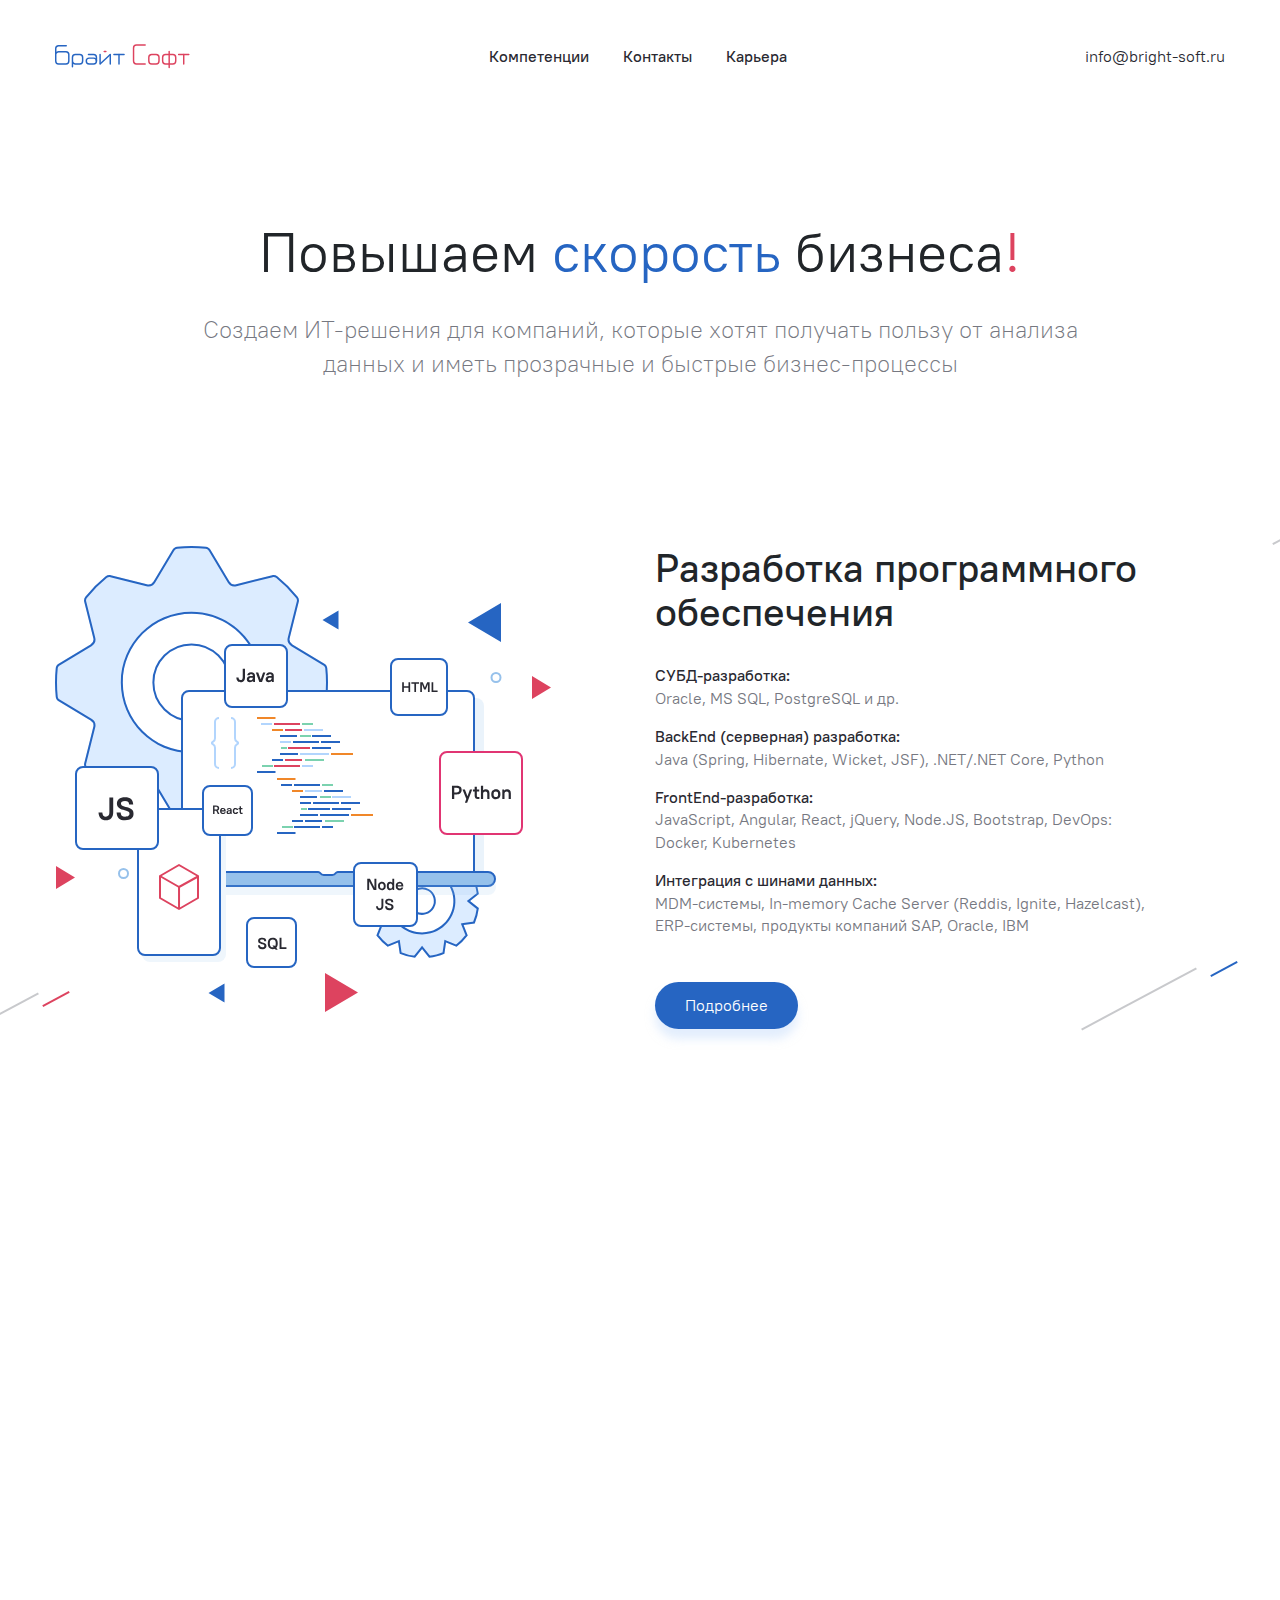
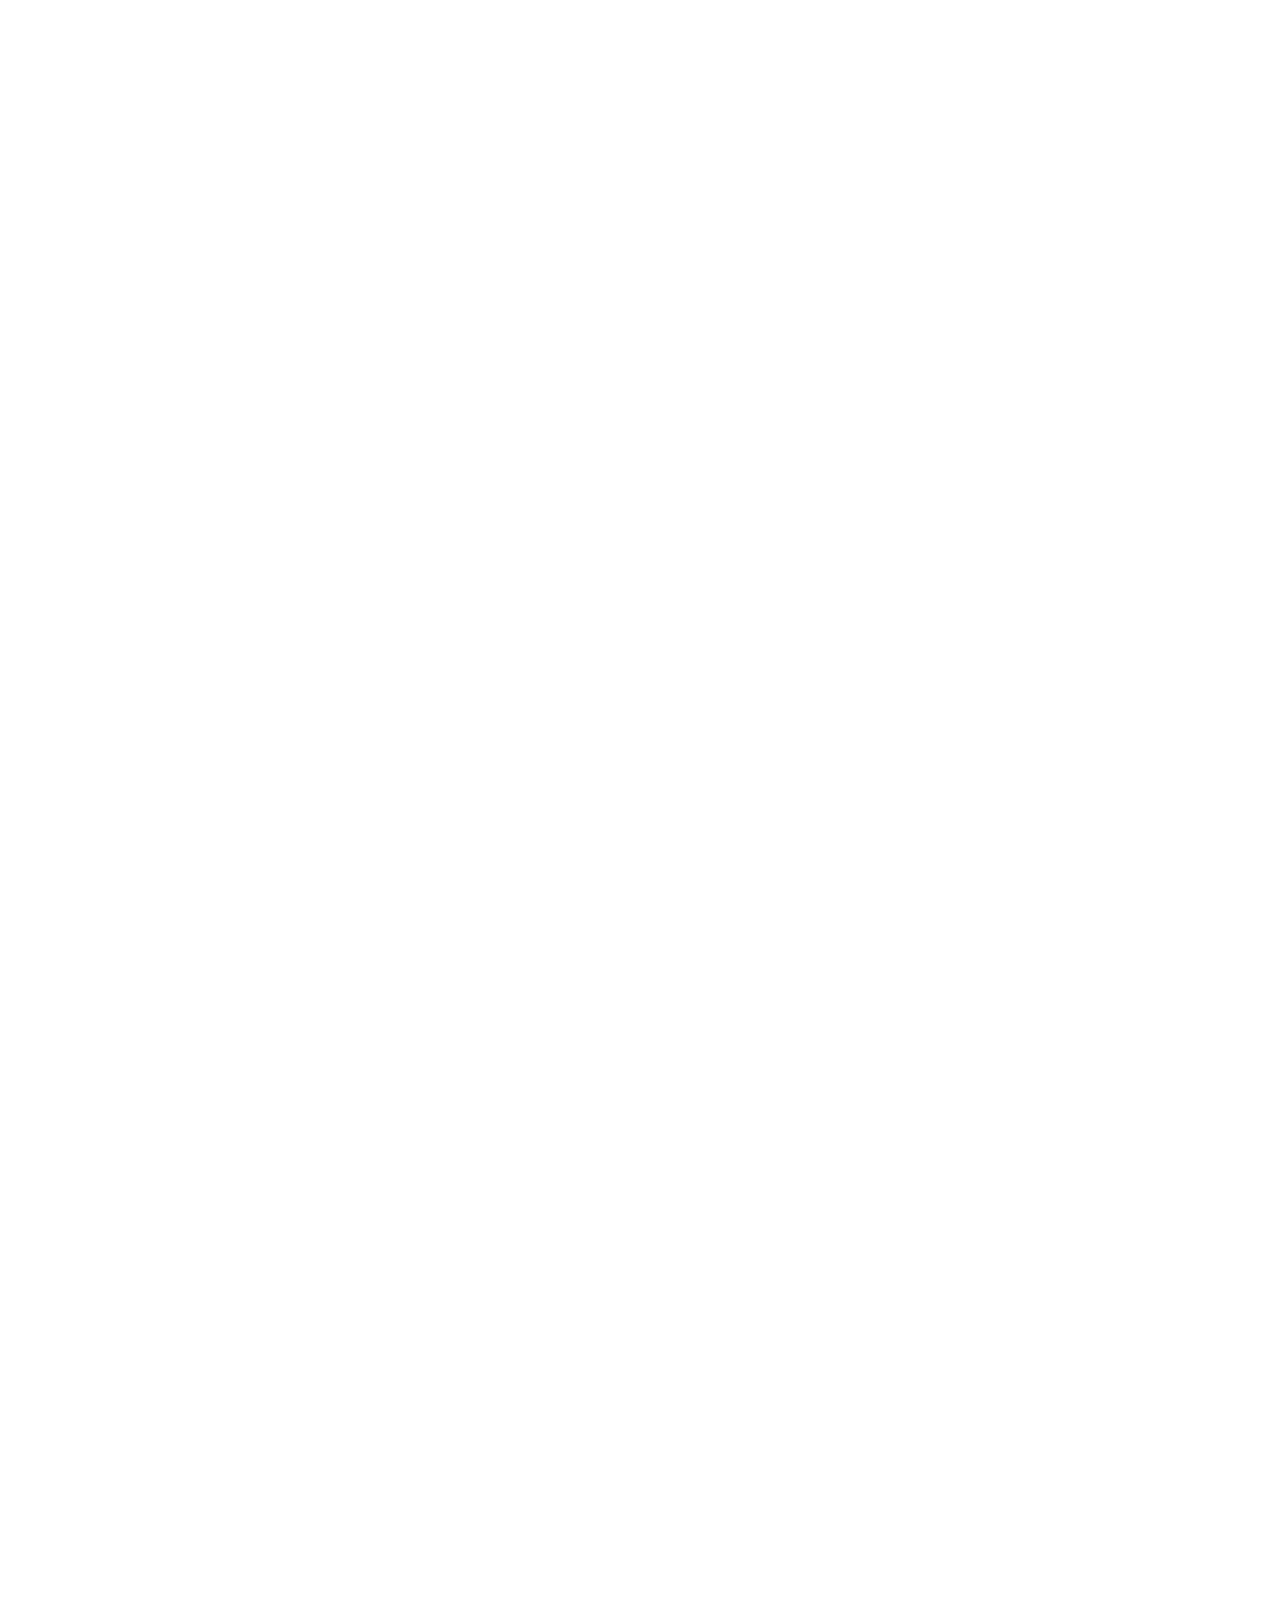
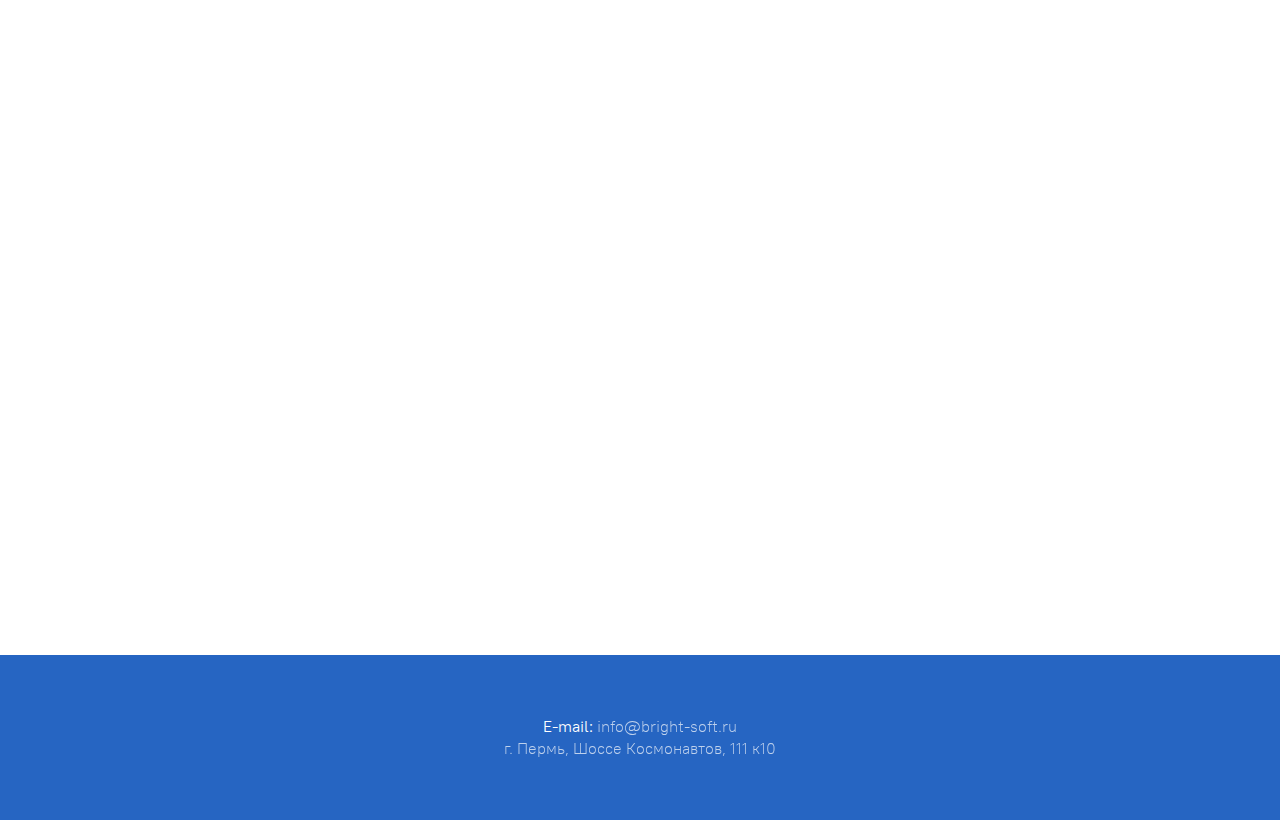
==== commit d873cc3d: "metrick" ====
--- a/index.html
+++ b/index.html
@@ -15,7 +15,9 @@
     <link rel="mask-icon" href="img/favicon/safari-pinned-tab.svg" color="#5bbad5"/>
     <meta name="msapplication-TileColor" content="#da532c"/>
     <meta name="theme-color" content="#ffffff"/>
-    <link rel="stylesheet" href="css/main3.min.css?v=1"/>
+    <link rel="stylesheet" href="css/main3.min.css?v=1"/><!-- Yandex.Metrika informer -->
+<a href="https://metrika.yandex.ru/stat/?id=60753721&amp;from=informer" target="_blank" rel="nofollow"><img src="https://informer.yandex.ru/informer/60753721/3_1_FFFFFFFF_EFEFEFFF_0_pageviews" style="width:88px; height:31px; border:0;" alt="Яндекс.Метрика" title="Яндекс.Метрика: данные за сегодня (просмотры, визиты и уникальные посетители)" class="ym-advanced-informer" data-cid="60753721" data-lang="ru" /></a> <!-- /Yandex.Metrika informer --> <!-- Yandex.Metrika counter --> <script type="text/javascript" > (function(m,e,t,r,i,k,a){m[i]=m[i]||function(){(m[i].a=m[i].a||[]).push(arguments)}; m[i].l=1*new Date();k=e.createElement(t),a=e.getElementsByTagName(t)[0],k.async=1,k.src=r,a.parentNode.insertBefore(k,a)}) (window, document, "script", "https://mc.yandex.ru/metrika/tag.js", "ym"); ym(60753721, "init", { clickmap:true, trackLinks:true, accurateTrackBounce:true, trackHash:true }); </script> <noscript><div><img src="https://mc.yandex.ru/watch/60753721" style="position:absolute; left:-9999px;" alt="" /></div></noscript>
+<!-- /Yandex.Metrika counter -->
   </head>
   <body>
     <main class="b-main">
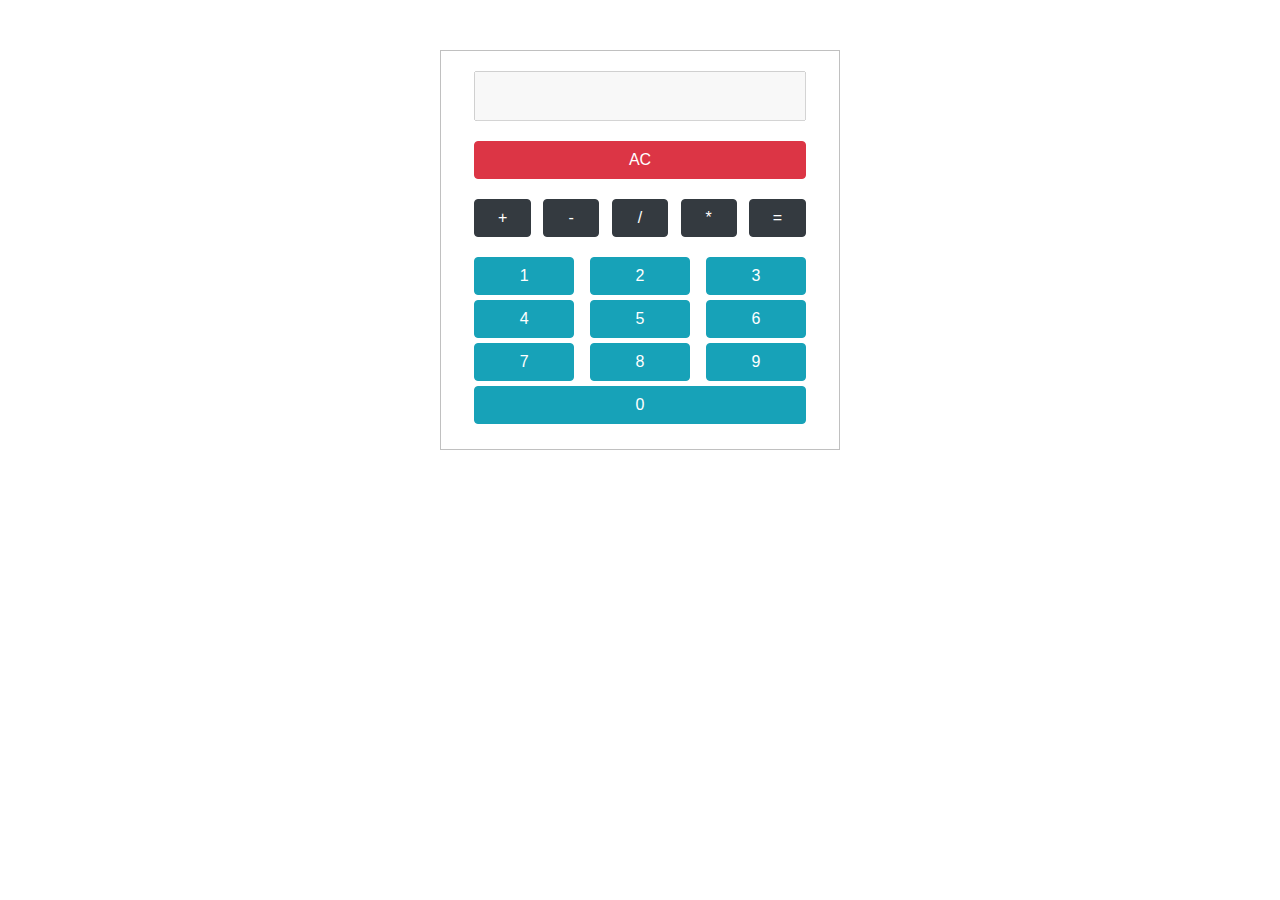
==== commit b4c179d9: "calc" ====
--- a/index.html
+++ b/index.html
@@ -1,179 +1,13 @@
-<!DOCTYPE html>
-<html lang="ru">
-  <head>
-    <meta charset="utf-8"/>
-    <base href="/"/>
-    <title>Брайт Софт</title>
-    <meta name="description" content="Повышаем скорость бизнеса!"/>
-    <meta name="keywords" content="Ключевые слова"/>
-    <meta http-equiv="X-UA-Compatible" content="IE=edge"/>
-    <meta name="viewport" content="width=device-width, initial-scale=1, maximum-scale=1"/>
-    <link rel="apple-touch-icon" sizes="180x180" href="img/favicon/apple-touch-icon.png"/>
-    <link rel="icon" type="image/png" sizes="32x32" href="img/favicon/favicon-32x32.png"/>
-    <link rel="icon" type="image/png" sizes="16x16" href="img/favicon/favicon-16x16.png"/>
-    <link rel="manifest" href="img/favicon/site.webmanifest"/>
-    <link rel="mask-icon" href="img/favicon/safari-pinned-tab.svg" color="#5bbad5"/>
-    <meta name="msapplication-TileColor" content="#da532c"/>
-    <meta name="theme-color" content="#ffffff"/>
-    <link rel="stylesheet" href="css/main3.min.css?v=1"/><!-- Yandex.Metrika informer -->
-<a href="https://metrika.yandex.ru/stat/?id=60753721&amp;from=informer" target="_blank" rel="nofollow"><img src="https://informer.yandex.ru/informer/60753721/3_1_FFFFFFFF_EFEFEFFF_0_pageviews" style="width:88px; height:31px; border:0;" alt="Яндекс.Метрика" title="Яндекс.Метрика: данные за сегодня (просмотры, визиты и уникальные посетители)" class="ym-advanced-informer" data-cid="60753721" data-lang="ru" /></a> <!-- /Yandex.Metrika informer --> <!-- Yandex.Metrika counter --> <script type="text/javascript" > (function(m,e,t,r,i,k,a){m[i]=m[i]||function(){(m[i].a=m[i].a||[]).push(arguments)}; m[i].l=1*new Date();k=e.createElement(t),a=e.getElementsByTagName(t)[0],k.async=1,k.src=r,a.parentNode.insertBefore(k,a)}) (window, document, "script", "https://mc.yandex.ru/metrika/tag.js", "ym"); ym(60753721, "init", { clickmap:true, trackLinks:true, accurateTrackBounce:true, trackHash:true }); </script> <noscript><div><img src="https://mc.yandex.ru/watch/60753721" style="position:absolute; left:-9999px;" alt="" /></div></noscript>
-<!-- /Yandex.Metrika counter -->
-  </head>
-  <body>
-    <main class="b-main">
-      <div class="wow fadeIn bgAnimated" data-wow-delay="0.8s">
-        <div class="container bgAnimated__wrap">
-          <div class="bgAnimated__line bgAnimated__line1 bgAnimated__line11"></div>
-          <div class="bgAnimated__line bgAnimated__line1 bgAnimated__line12"></div>
-          <div class="bgAnimated__line bgAnimated__line2 bgAnimated__line21"></div>
-          <div class="bgAnimated__line bgAnimated__line2 bgAnimated__line22"></div>
-          <div class="bgAnimated__line bgAnimated__line3 bgAnimated__line31"></div>
-          <div class="bgAnimated__line bgAnimated__line3 bgAnimated__line32"></div>
-        </div>
-      </div>
-      <header class="b-header wow fadeInDown">
-        <div class="container">
-          <div class="row">
-            <div class="col-12">
-              <div class="b-header__wrapper"><a class="b-header__logo" href="/"><img src="img/logo.svg" alt="Брайт Софт"></a>
-                <nav class="b-header__menu index">
-                  <ul class="b-header__menu-ul">
-                    <li class="b-header__menu-li" ontouchstart=""><a class="b-header__menu-link" href="razrabotka-programmnogo-obespecheniya">Компетенции</a></li>
-                    <li class="b-header__menu-li"><a class="b-header__menu-link" href="#contact">Контакты</a></li>
-                    <li class="b-header__menu-li" ontouchstart=""><a class="b-header__menu-link" href="career" target="_blank">Карьера</a></li>
-                  </ul>
-                </nav>
-                <nav class="b-header__menu about__menu">
-                  <div class="about-menu">
-                    <ul class="b-header__menu-ul">
-                      <li class="b-header__menu-li"><a class="b-header__menu-link" href="#about">О компании</a></li>
-                      <li class="b-header__menu-li"><a class="b-header__menu-link" href="#opportunities">Возможности</a></li>
-                      <li class="b-header__menu-li"><a class="b-header__menu-link" href="#conditions">Условия</a></li>
-                      <li class="b-header__menu-li"><a class="b-header__menu-link" href="#job">Стажировки и вакансии</a></li>
-                    </ul>
-                  </div>
-                </nav><a class="b-header__email" href="mailto: info@bright-soft.ru">info@bright-soft.ru</a>
-              </div>
-            </div>
-          </div>
-        </div>
-      </header>
-      <section class="b-home">
-        <div class="container">
-          <div class="row">
-            <div class="col-12">
-              <div class="b-home__wrapper">
-                <h1 class="b-home__title wow zoomIn" data-wow-delay="0.4s">Повышаем <span class="b-home__title-blue">скорость</span> бизнеса<span class="b-home__title-red">!</span></h1>
-                <p class="b-home__text wow zoomIn" data-wow-delay="0.8s">Создаем ИТ-решения для компаний, которые хотят получать пользу от анализа данных и иметь прозрачные и быстрые бизнес-процессы</p>
-              </div>
-            </div>
-          </div>
-        </div>
-      </section>
-      <section class="b-article wow fadeInUp">
-        <div class="container">
-          <div class="row">
-            <div class="col-12 col-lg-6 b-article__image"><img class="b-article__image-img" src="img/article/article1.svg" alt="Разработка программного обеспечения"/></div>
-            <div class="col-12 col-lg-6 b-article__info">
-              <h2 class="b-article__title">Разработка программного обеспечения</h2>
-              <div class="b-article__text"><p><b>СУБД-разработка:</b><br>Oracle, MS SQL, PostgreSQL и др.</p><p> <b>BackEnd (серверная) разработка:</b><br>Java (Spring, Hibernate, Wicket, JSF), .NET/.NET Core, Python</p><p> <b>FrontEnd-разработка:</b><br>JavaScript, Angular, React, jQuery, Node.JS, Bootstrap, DevOps: Docker, Kubernetes</p><p> <b>Интеграция с шинами данных:</b><br>MDM-системы, In-memory Cache Server (Reddis, Ignite, Hazelcast), ERP-системы, продукты компаний SAP, Oracle, IBM</p></div><a class="b-article__more btn btn-blue" href="razrabotka-programmnogo-obespecheniya">Подробнее</a>
-            </div>
-          </div>
-        </div>
-      </section>
-      <section class="b-article wow fadeInUp">
-        <div class="container">
-          <div class="row">
-            <div class="col-12 col-lg-6 b-article__image"><img class="b-article__image-img" src="img/article/article2.svg" alt="Проектирование информационных систем"/></div>
-            <div class="col-12 col-lg-6 b-article__info">
-              <h2 class="b-article__title">Проектирование информационных систем</h2>
-              <div class="b-article__text"><p><b>Полный цикл работ по проектированию систем,</b> <br> в том числе проведение обследование бизнес-процессов Заказчика, формирование заключения по результатам обследования.</p><p><b>Разработка методологических и технологических проектных решений на информационные системы:</b> схемы/описание бизнес-процессов, альбом форм, методики расчета показателей, архитектура системы, структура хранилища данных (нормативно-справочная информация и показатели системы), решения по интеграции, дизайн системы, регламент эксплуатации системы.</p></div>
-            </div>
-          </div>
-        </div>
-      </section>
-      <section class="b-article wow fadeInUp">
-        <div class="container">
-          <div class="row">
-            <div class="col-12 col-lg-6 b-article__image"><img class="b-article__image-img" src="img/article/article3.svg" alt="Проектное Управление"/></div>
-            <div class="col-12 col-lg-6 b-article__info">
-              <h2 class="b-article__title">Проектное Управление</h2>
-              <div class="b-article__text"><p><b>Организация проектной работы всех участников проекта, </b><br>в том числе формирование проектного офиса, формирование проектных групп из специалистов Заказчика и Исполнителя</p><p><b>Организация документооборота по проекту:</b><br>протоколы, совещания, поручения.</p><p><b>Организация выполнения основных этапов создания систем:</b><br><b>разработка требований на систему:</b><br>функциональные требования, техническое задание</p><p><b>Проектирование систем, разработка систем, подготовка систем к опытной эксплуатации:</b><br>разработка инструкций, предварительные испытания, обучение пользователей</p><p><b>Опытная эксплуатация системы, приемочные испытания и ввод системы в действие.</b></p></div>
-            </div>
-          </div>
-        </div>
-      </section>
-      <section class="b-privilege">
-        <div class="container">
-          <div class="row">
-            <div class="col-12">
-              <h2 class="b-privilege__title wow zoomIn">Разработка решений для анализа данных</h2>
-              <p class="b-privilege__text wow zoomIn" data-wow-delay="0.4s">«Брайт Софт» – это эксперты с масштабным опытом в области создания ПО для бизнес-аналитики, применение современных технологий обработки данных, актуальных языков программирования и результативных методик создания продуктов </p>
-            </div>
-            <div class="col-12 col-md-6 col-lg-3">
-              <div class="b-privilege__item"><img class="b-privilege__item-img wow zoomIn" src="img/privilege/privilege1.svg" alt="Опыт более &lt;br&gt; 10 лет" data-wow-delay="0s"/>
-                <div class="b-privilege__item-title wow fadeInUp" data-wow-delay="0.1s">Опыт более <br> 10 лет</div>
-                <div class="b-privilege__item-text wow fadeInUp" data-wow-delay="0.1s">Опыт нашей команды на рынке информационных технологий составляет более 10 лет</div>
-              </div>
-            </div>
-            <div class="col-12 col-md-6 col-lg-3">
-              <div class="b-privilege__item"><img class="b-privilege__item-img wow zoomIn" src="img/privilege/privilege2.svg" alt="Работа с крупнейшими корпорациями" data-wow-delay="0.4s"/>
-                <div class="b-privilege__item-title wow fadeInUp" data-wow-delay="0.5s">Работа с крупнейшими корпорациями</div>
-                <div class="b-privilege__item-text wow fadeInUp" data-wow-delay="0.5s">Среди них – холдинги «Транснефть», «Сибур», «Газпром», «Газпромнефть», «Росатом»</div>
-              </div>
-            </div>
-            <div class="col-12 col-md-6 col-lg-3">
-              <div class="b-privilege__item"><img class="b-privilege__item-img wow zoomIn" src="img/privilege/privilege3.svg" alt="Современные цифровые решения" data-wow-delay="0.8s"/>
-                <div class="b-privilege__item-title wow fadeInUp" data-wow-delay="0.9s">Современные цифровые решения</div>
-                <div class="b-privilege__item-text wow fadeInUp" data-wow-delay="0.9s">Мы используем только самые инновационные решения доступные на рынке ИТ и постоянно следим за новыми технологиями</div>
-              </div>
-            </div>
-            <div class="col-12 col-md-6 col-lg-3">
-              <div class="b-privilege__item"><img class="b-privilege__item-img wow zoomIn" src="img/privilege/privilege4.svg" alt="Скорость и качество" data-wow-delay="1.2000000000000002s"/>
-                <div class="b-privilege__item-title wow fadeInUp" data-wow-delay="1.3000000000000003s">Скорость и качество</div>
-                <div class="b-privilege__item-text wow fadeInUp" data-wow-delay="1.3000000000000003s">Опыт и знания нашей команды позволяют делать качественный продукт в самые короткие сроки</div>
-              </div>
-            </div>
-          </div>
-        </div>
-      </section>
-      <section class="b-privilege-dop">
-        <div class="container">
-          <div class="row">
-            <div class="col-12">
-              <h2 class="b-privilege-dop__title wow zoomIn">Разработка решений для работы с геоданными</h2>
-              <ul class="b-privilege-dop__ul wow zoomIn">
-                <li class="b-privilege-dop__li">Определение местоположения устройств в режиме реального времени</li>
-                <li class="b-privilege-dop__li">Создание и редактирование зон мониторинга местоположения устройства</li>
-                <li class="b-privilege-dop__li">Гибкая настройка алертов при покидании устройством зоны мониторинга</li>
-                <li class="b-privilege-dop__li">Настройка событий при срабатывании алертов</li>
-                <li class="b-privilege-dop__li">Использование алгоритмов машинного обучения для повышения качества обработки геоданных</li>
-              </ul>
-            </div>
-            <div class="col-12">
-              <h2 class="b-privilege-dop__title wow zoomIn">Автоматизация функций обработки писем в системах электронного документооборота (ЭДО):</h2>
-              <ul class="b-privilege-dop__ul wow zoomIn">
-                <li class="b-privilege-dop__li">Задание правил обработки входящих писем</li>
-                <li class="b-privilege-dop__li">Автоматическое создание резолюций и сроков исполнения по заданным правилам</li>
-                <li class="b-privilege-dop__li">Формирование ответов по шаблону</li>
-                <li class="b-privilege-dop__li">Передача сформированного ответа в систему ЭДО</li>
-                <li class="b-privilege-dop__li">Формирование сообщений о необработанных письмах или обработанных с ошибкой</li>
-                <li class="b-privilege-dop__li">Формирование статистических отчетов (общее количество полученных писем, количество обработанных писем по заданным правилам, необработанные письма или обработанные с ошибкой и т.д.)</li>
-              </ul>
-            </div>
-          </div>
-        </div>
-      </section>
-      <footer class="b-footer" id="contact">
-        <div class="container">
-          <div class="row">
-            <div class="col-12">
-              <div class="b-footer__contacts">E-mail: <a class="b-footer__email" href="mailto: info@bright-soft.ru">info@bright-soft.ru</a><br><a class="b-footer__address" href="https://yandex.ru/maps/-/CGCdvRyk" target="_blank">г. Пермь, Шоссе Космонавтов, 111 к10</a></div>
-            </div>
-          </div>
-        </div>
-      </footer>
-      <script src="js/scripts.min.js"></script>
-    </main>
-  </body>
-</html>+<!doctype html>
+<html lang="en">
+<head>
+  <meta charset="utf-8">
+  <title>Formly</title>
+  <base href="/">
+  <meta name="viewport" content="width=device-width, initial-scale=1">
+  <link rel="icon" type="image/x-icon" href="favicon.ico">
+<link rel="stylesheet" href="styles.css"></head>
+<body>
+  <app-root></app-root>
+<script src="runtime.js" defer></script><script src="polyfills.js" defer></script><script src="vendor.js" defer></script><script src="main.js" defer></script></body>
+</html>
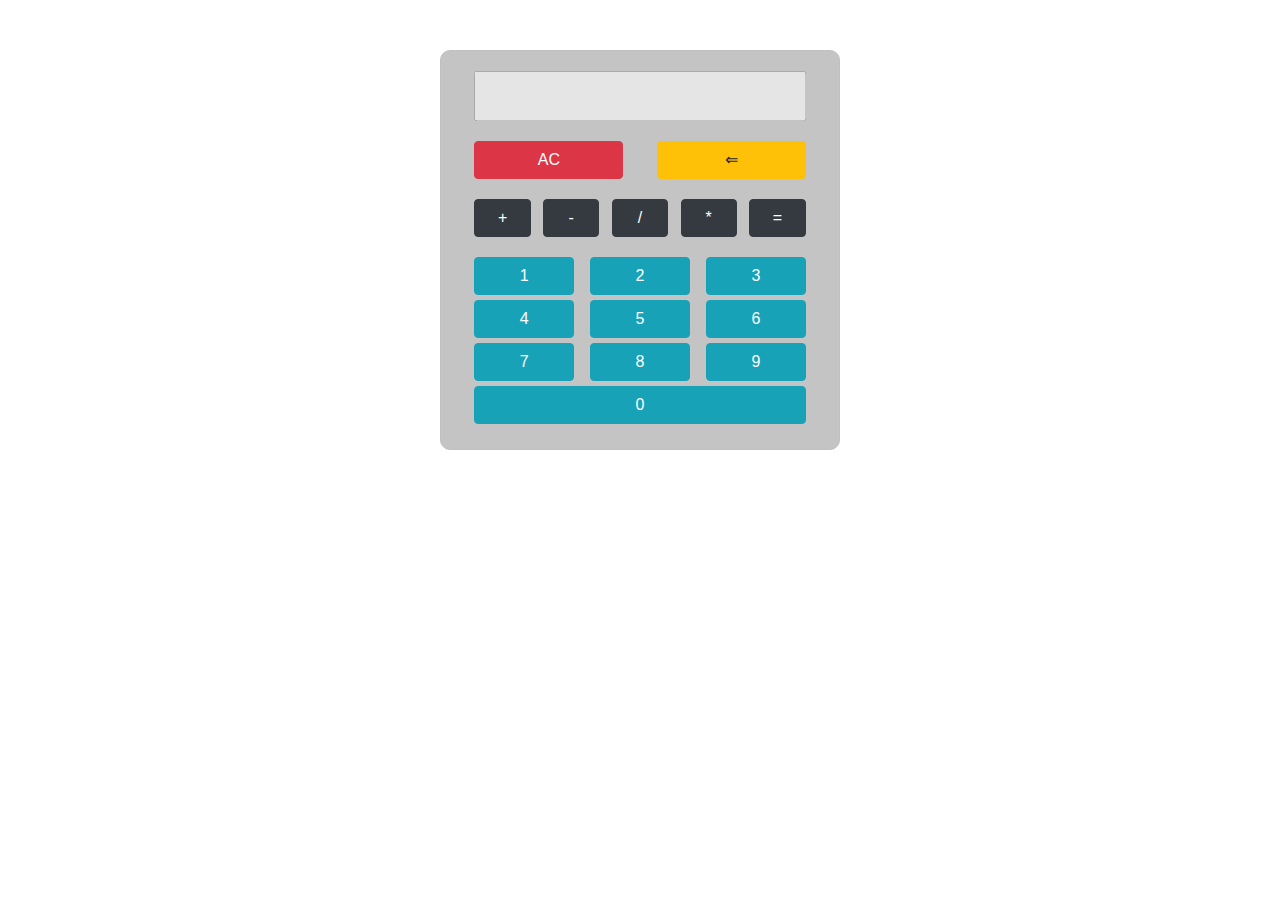
==== commit 6e61d8a6: "fix" ====
--- a/index.html
+++ b/index.html
@@ -2,7 +2,7 @@
 <html lang="en">
 <head>
   <meta charset="utf-8">
-  <title>Formly</title>
+  <title>DS</title>
   <base href="/">
   <meta name="viewport" content="width=device-width, initial-scale=1">
   <link rel="icon" type="image/x-icon" href="favicon.ico">
